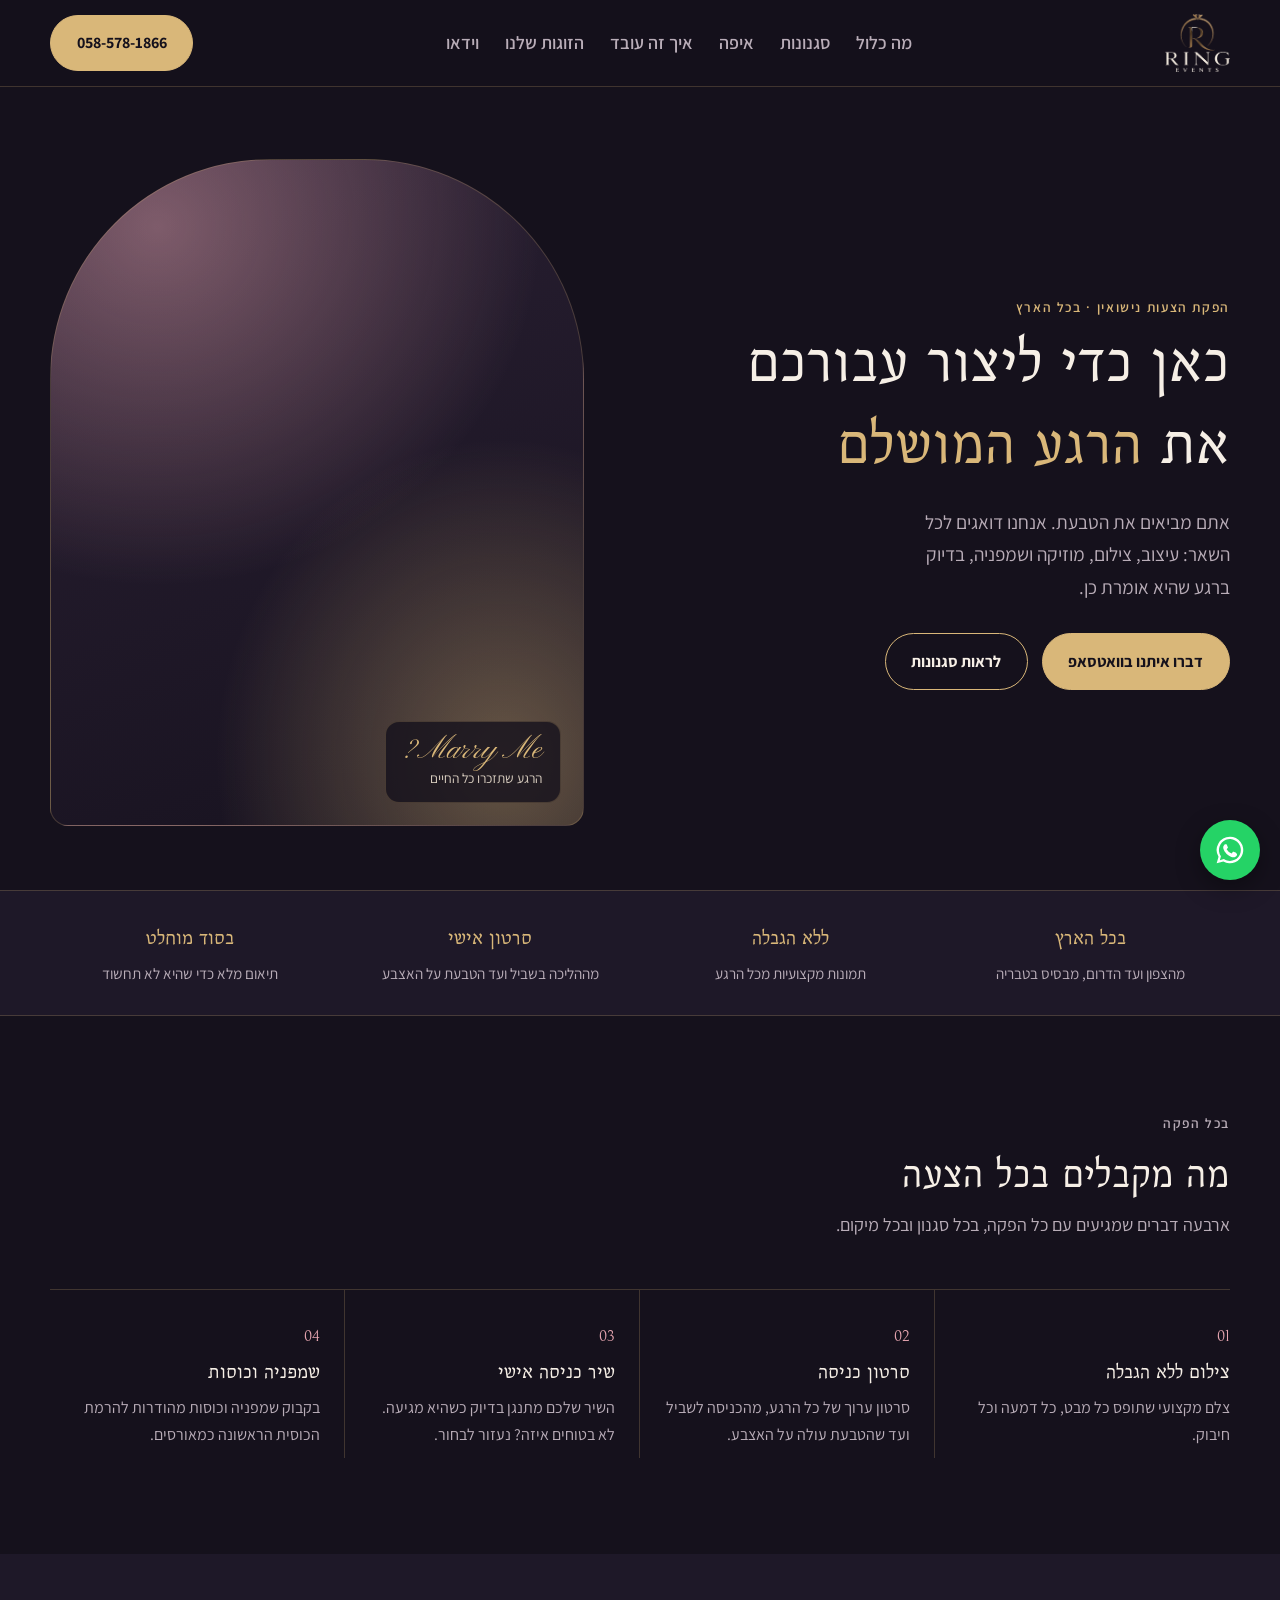
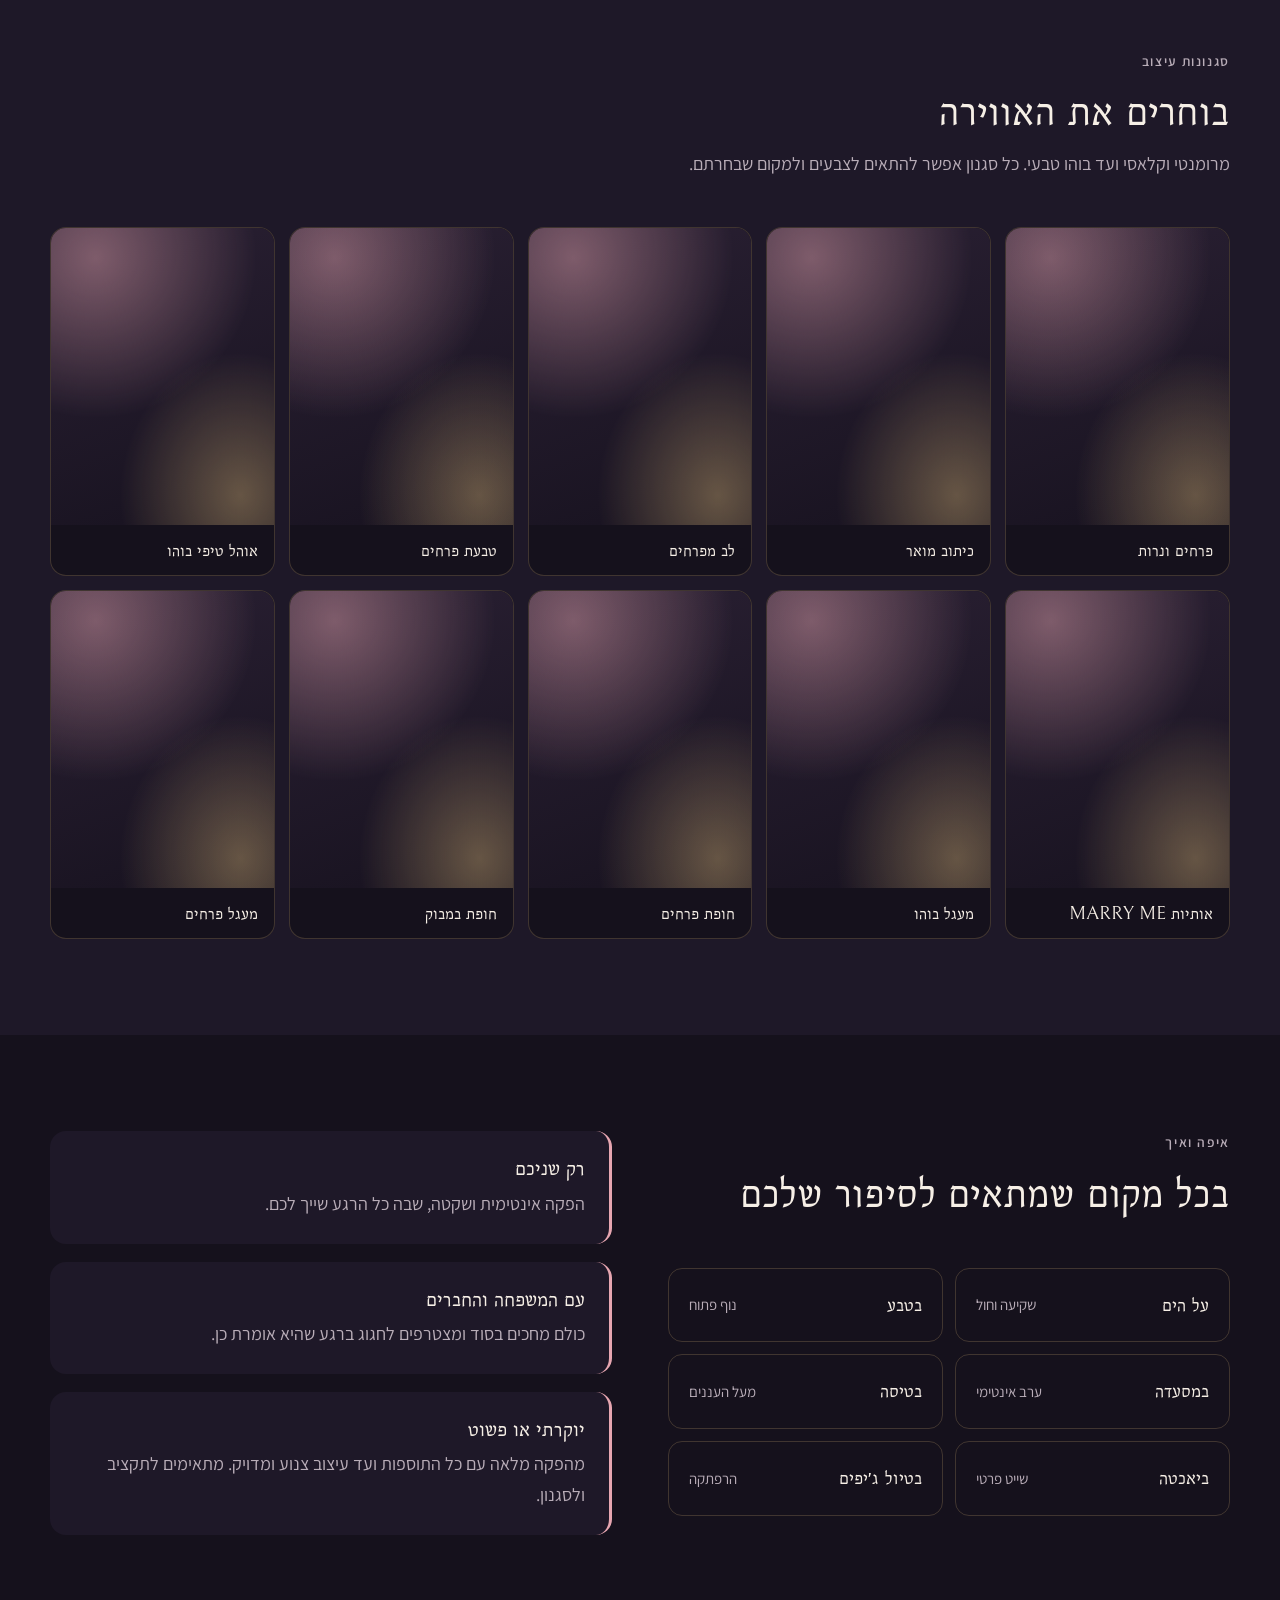
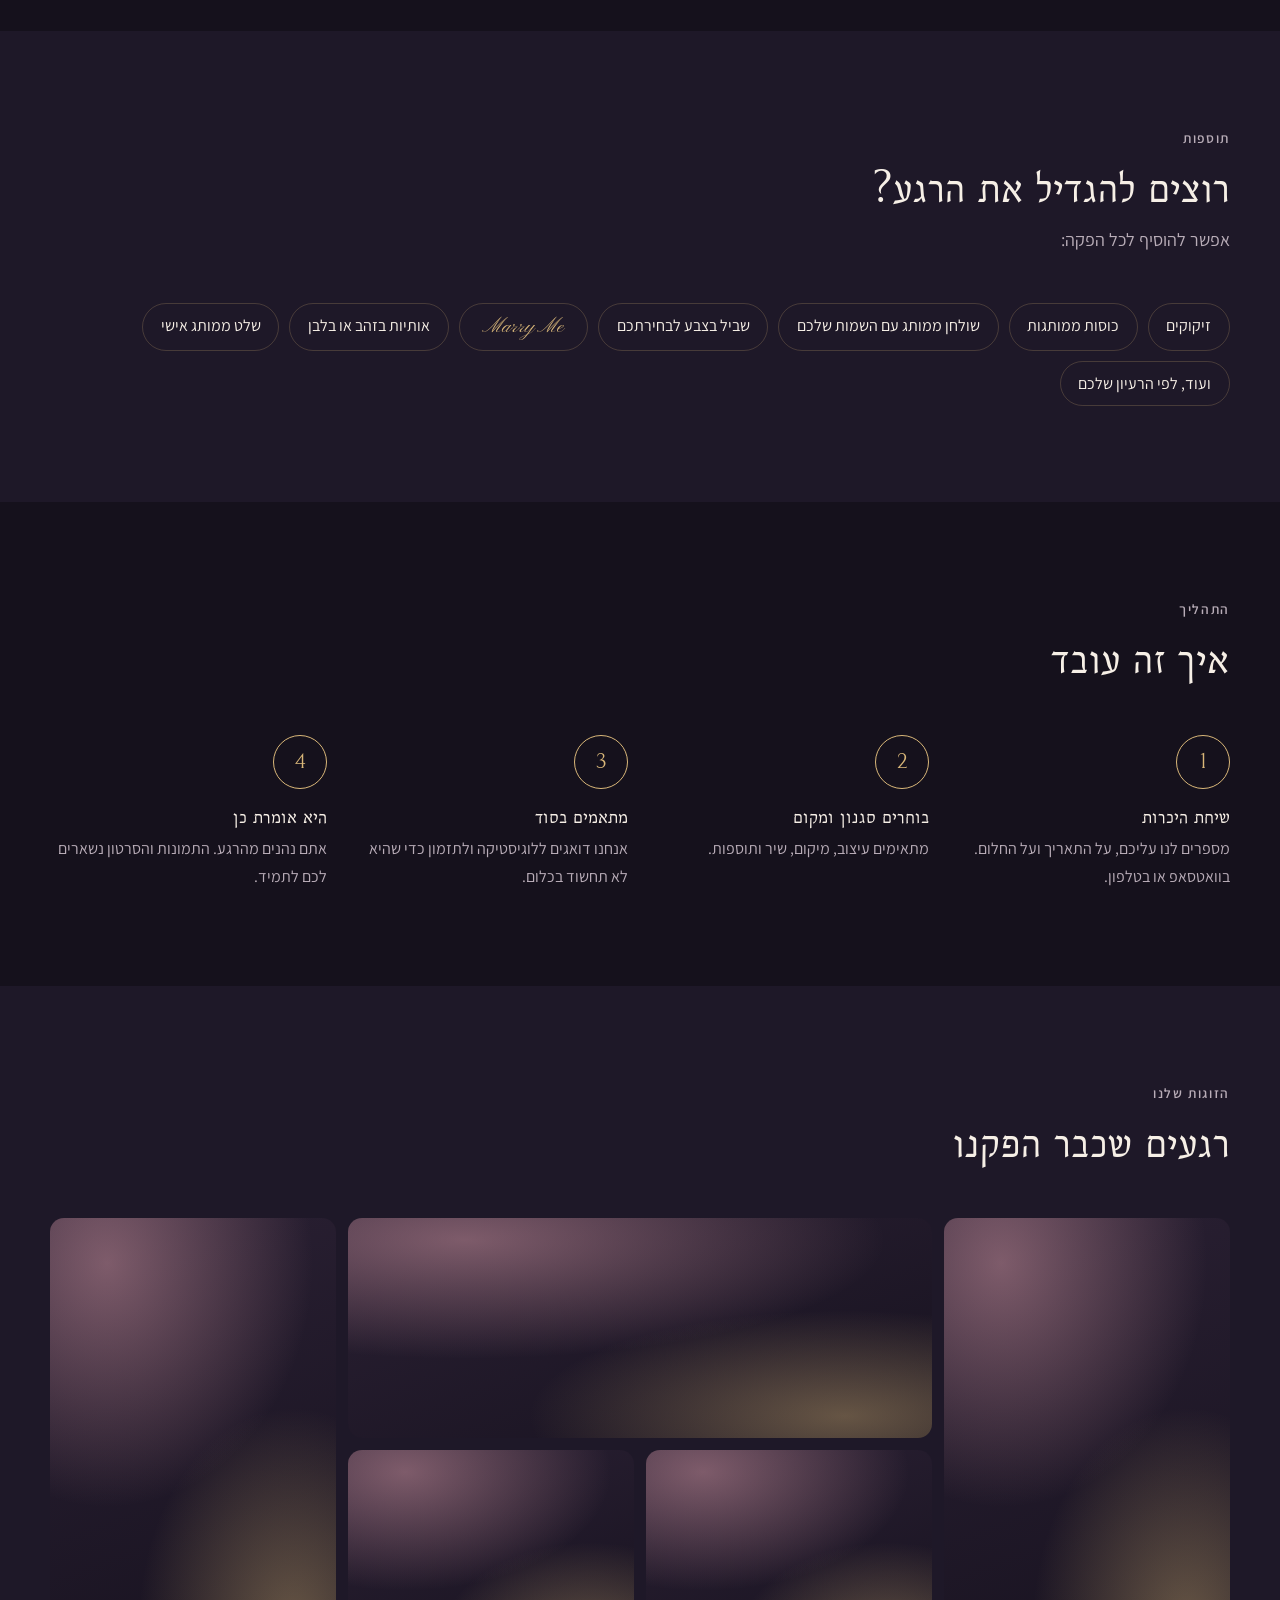
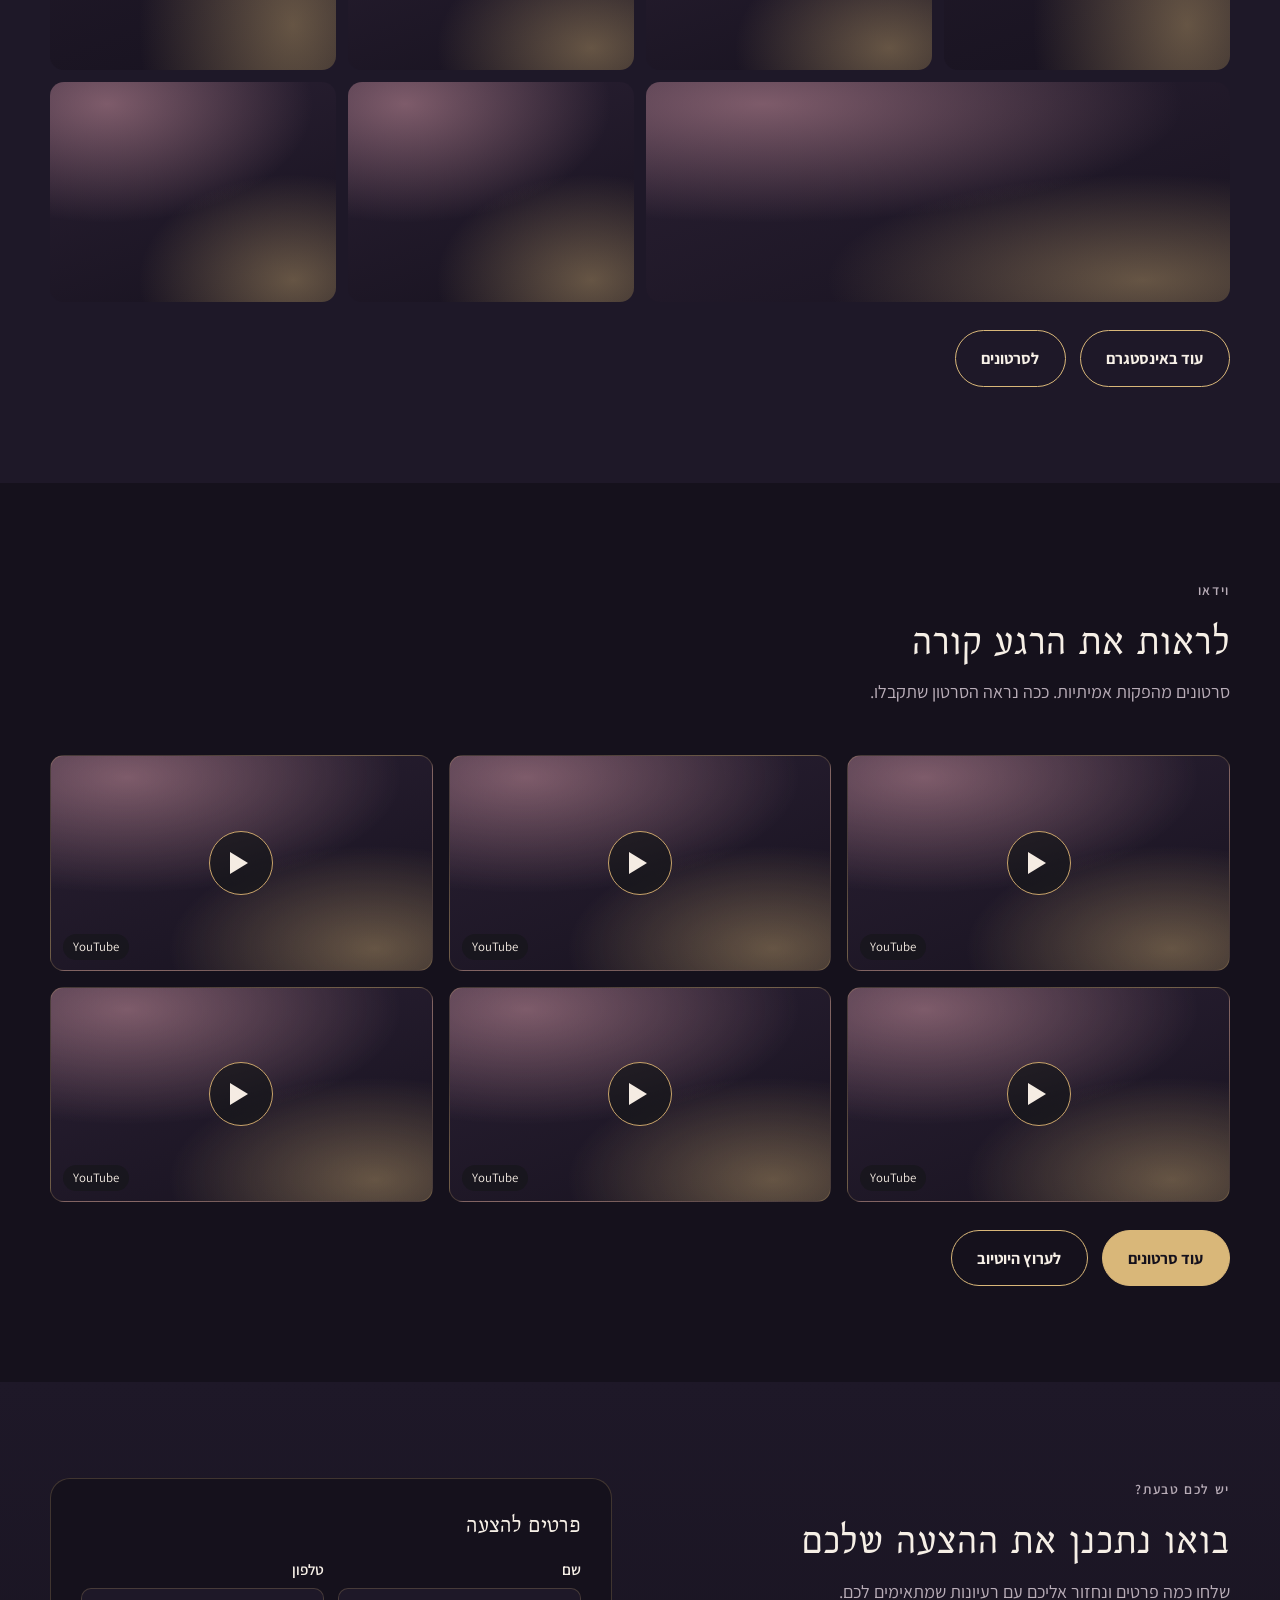
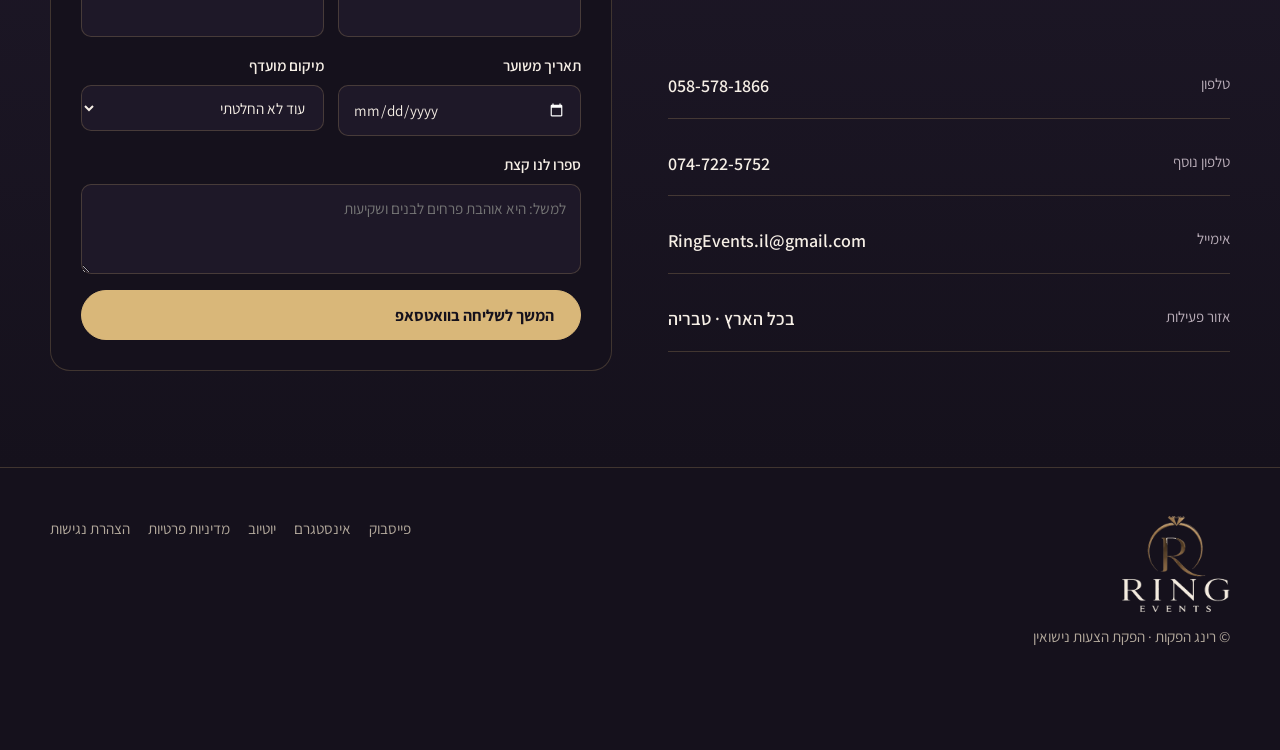
==== index.html @ 8c633652 "Ring Events website preview Co-Authored-By: Claude Opus 5.5 <noreply@anthropic.com> Claude-Session: " ====
<!DOCTYPE html>
<html lang="he" dir="rtl">
<head>
<meta charset="utf-8">
<meta name="viewport" content="width=device-width, initial-scale=1">
<title>רינג הפקות</title>
<meta name="description" content="רינג הפקות – הפקת הצעות נישואין מרגשות בכל הארץ. צילום ללא הגבלה, סרטון כניסה, שיר אישי ושמפניה בכל הפקה. בים, בטבע, במסעדה, בטיסה או ביאכטה.">
<meta property="og:title" content="רינג הפקות – הצעות נישואין מרגשות">
<meta property="og:description" content="כאן כדי ליצור עבורכם את הרגע המושלם. הפקת הצעות נישואין בכל הארץ.">
<meta property="og:image" content="https://ringevents.co.il/wp-content/uploads/2024/11/IMG_5479-scaled-e1731613834929.jpg">
<link rel="icon" type="image/png" href="logo.png">
<link rel="preconnect" href="https://fonts.googleapis.com">
<link rel="preconnect" href="https://fonts.gstatic.com" crossorigin>
<link href="https://fonts.googleapis.com/css2?family=Bellefair&family=Assistant:wght@300;400;600;700&family=Pinyon+Script&display=swap" rel="stylesheet">
<script type="application/ld+json">
{"@context":"https://schema.org","@type":"LocalBusiness","name":"רינג הפקות","alternateName":"Ring Events","description":"הפקת הצעות נישואין בכל הארץ","telephone":"+972-58-578-1866","email":"RingEvents.il@gmail.com","address":{"@type":"PostalAddress","addressLocality":"טבריה","addressCountry":"IL"},"areaServed":"IL","url":"https://ringevents.co.il/","sameAs":["https://www.facebook.com/RingEvents.il","https://www.instagram.com/ring_events_","https://www.youtube.com/channel/UC25QVVGlGbdLrEeHdpeA7HQ"]}
</script>
<style>
:root{
  /* כיוון: ערב שקיעה – רקע לילה עמוק, זהב שמפניה וורוד פרחים. פריסה: גושי מסך רחבים, טיפוגרפיה גדולה, גלריה פסיפסית */
  --night:#15111c;
  --night-2:#1e1828;
  --ink:#f6efe6;
  --muted:#b9adb8;
  --gold:#d9b779;
  --gold-lit:#d9b779;
  --blush:#e7a6b1;
  --line:rgba(217,183,121,.22);
  --black:#15111c;
  --cream:#f6efe6;
  --display:"Bellefair","Frank Ruhl Libre",Georgia,serif;
  --body:"Assistant","Heebo",Arial,sans-serif;
  --script:"Pinyon Script",cursive;
  color-scheme:dark;
}
*{box-sizing:border-box;margin:0;padding:0}
html{scroll-behavior:smooth}
@media (prefers-reduced-motion:reduce){html{scroll-behavior:auto}*{transition:none!important;animation:none!important}}
body{background:var(--night);color:var(--ink);font-family:var(--body);font-size:18px;line-height:1.7}
img{max-width:100%;display:block}
a{color:inherit}
:focus-visible{outline:2px solid var(--gold);outline-offset:3px}
h1,h2,h3{font-family:var(--display);font-weight:400;line-height:1.15;text-wrap:balance}
.wrap{width:min(1180px,100% - 40px);margin-inline:auto}
.eyebrow{color:var(--gold);letter-spacing:.12em;font-size:.85rem;font-weight:600}
.btn{display:inline-flex;align-items:center;gap:.5em;padding:.85em 1.6em;border-radius:999px;font-weight:700;text-decoration:none;border:1px solid var(--gold);transition:background .2s,color .2s;font-family:var(--body);font-size:1rem;cursor:pointer}
.btn-gold{background:var(--gold);color:var(--night)}
.btn-gold:hover{background:var(--ink);border-color:var(--ink)}
.btn-ghost{background:transparent;color:var(--ink)}
.btn-ghost:hover{background:rgba(156,122,69,.12)}

/* photo frame with graceful fallback */
.ph{position:relative;overflow:hidden;background:
  radial-gradient(120% 90% at 20% 10%,rgba(231,166,177,.45),transparent 60%),
  radial-gradient(90% 80% at 85% 90%,rgba(217,183,121,.4),transparent 60%),
  linear-gradient(160deg,#2a2033,#17121f)}
.ph img{width:100%;height:100%;object-fit:cover}

/* header */
header{position:sticky;top:0;z-index:20;background:rgba(21,17,28,.88);backdrop-filter:blur(10px);border-bottom:1px solid var(--line)}
.nav{display:flex;align-items:center;justify-content:space-between;gap:20px;padding:14px 0}
.logo{display:flex;align-items:center;text-decoration:none}
.logo img{height:58px;width:auto}
.nav ul{display:flex;gap:26px;list-style:none}
.nav ul a{text-decoration:none;color:var(--muted);font-weight:600}
.nav ul a:hover{color:var(--ink)}
@media (max-width:880px){.nav ul{display:none}}

/* hero */
.hero{display:grid;grid-template-columns:1.05fr .95fr;gap:56px;align-items:center;padding:72px 0 64px}
.hero h1{font-size:clamp(2.6rem,5.6vw,4.6rem)}
.hero h1 em{font-style:normal;color:var(--gold)}
.hero p.lead{color:var(--muted);font-size:1.2rem;max-width:34ch;margin:22px 0 30px}
.hero .ctas{display:flex;flex-wrap:wrap;gap:14px}
.hero .ph{aspect-ratio:4/5;border-radius:220px 220px 18px 18px;border:1px solid var(--line)}
.hero .stamp{position:absolute;bottom:22px;inset-inline-start:22px;background:rgba(21,17,28,.8);border:1px solid var(--line);border-radius:14px;padding:12px 18px}
.hero .stamp span{font-family:var(--script);font-size:2rem;color:var(--gold-lit);line-height:1}
.hero .stamp small{display:block;color:#d8cdbf;font-size:.85rem}
@media (max-width:880px){.hero{grid-template-columns:1fr;padding-top:40px}.hero .ph{order:-1;aspect-ratio:1/1;border-radius:160px 160px 18px 18px}}

/* facts strip */
.facts{border-block:1px solid var(--line);background:var(--night-2)}
.facts ul{list-style:none;display:grid;grid-template-columns:repeat(4,1fr);gap:20px;padding:26px 0;text-align:center}
.facts strong{display:block;font-family:var(--display);font-size:1.5rem;color:var(--gold);font-weight:400}
.facts span{color:var(--muted);font-size:.95rem}
@media (max-width:700px){.facts ul{grid-template-columns:repeat(2,1fr)}}

section{padding:96px 0}
.head{display:flex;flex-direction:column;gap:10px;margin-bottom:48px;max-width:640px}
.head h2{font-size:clamp(2rem,4vw,3rem)}
.head p{color:var(--muted)}

/* included */
.incl{display:grid;grid-template-columns:repeat(4,1fr);gap:0;border-top:1px solid var(--line)}
.incl div{padding:30px 24px 10px;border-inline-start:1px solid var(--line)}
.incl div:first-child{border-inline-start:0;padding-inline-start:0}
.incl .n{font-family:var(--display);color:var(--blush);font-size:1rem}
.incl h3{font-size:1.5rem;margin:8px 0}
.incl p{color:var(--muted);font-size:1rem}
@media (max-width:880px){.incl{grid-template-columns:1fr 1fr}.incl div{border-inline-start:0;border-bottom:1px solid var(--line);padding-inline:0 16px}}
@media (max-width:480px){.incl{grid-template-columns:1fr}}

/* styles */
.styles{background:var(--night-2)}
.dark{background:var(--night)}
.style-grid{display:grid;grid-template-columns:repeat(5,1fr);gap:14px}
.style-card{border:1px solid var(--line);border-radius:16px;overflow:hidden;background:var(--night)}
.style-card .ph{aspect-ratio:3/4}
.style-card h3{font-size:1.2rem;padding:14px 16px}
@media (max-width:980px){.style-grid{grid-template-columns:repeat(3,1fr)}}
@media (max-width:560px){.style-grid{grid-template-columns:repeat(2,1fr)}}

/* where */
.split{display:grid;grid-template-columns:1fr 1fr;gap:56px;align-items:start}
.places{display:grid;grid-template-columns:1fr 1fr;gap:12px}
.places li{list-style:none;border:1px solid var(--line);border-radius:14px;padding:18px 20px;display:flex;justify-content:space-between;align-items:center}
.places li b{font-family:var(--display);font-weight:400;font-size:1.35rem}
.places li small{color:var(--muted)}
.modes{display:flex;flex-direction:column;gap:18px}
.mode{padding:24px;border-radius:16px;background:var(--night-2);border-inline-start:3px solid var(--blush)}
.mode h3{font-size:1.5rem;margin-bottom:6px}
.mode p{color:var(--muted)}
@media (max-width:880px){.split{grid-template-columns:1fr}}

/* upgrades */
.chips{display:flex;flex-wrap:wrap;gap:10px}
.chips span{border:1px solid var(--line);border-radius:999px;padding:.5em 1.1em;color:var(--ink);font-size:1rem}
.chips span.marry{font-family:var(--script);color:var(--gold);font-size:1.3rem;padding:.25em 1.1em}

/* steps */
.steps{display:grid;grid-template-columns:repeat(4,1fr);gap:24px;counter-reset:s}
.steps li{list-style:none;counter-increment:s}
.steps li::before{content:counter(s);display:grid;place-items:center;width:52px;height:52px;border-radius:50%;border:1px solid var(--gold);color:var(--gold);font-family:var(--display);font-size:1.4rem;margin-bottom:16px}
.steps h3{font-size:1.35rem;margin-bottom:6px}
.steps p{color:var(--muted);font-size:1rem}
@media (max-width:880px){.steps{grid-template-columns:1fr 1fr}}
@media (max-width:480px){.steps{grid-template-columns:1fr}}

/* couples mosaic */
.mosaic{display:grid;grid-template-columns:repeat(4,1fr);grid-auto-rows:220px;gap:12px}
.mosaic .ph{border-radius:14px}
.mosaic .tall{grid-row:span 2}
.mosaic .wide{grid-column:span 2}
@media (max-width:760px){.mosaic{grid-template-columns:1fr 1fr;grid-auto-rows:170px}}
.more{margin-top:28px;display:flex;gap:14px;flex-wrap:wrap}

/* videos */
.vids{display:grid;grid-template-columns:repeat(3,1fr);gap:16px}
.vid{position:relative;aspect-ratio:16/9;border-radius:14px;overflow:hidden;border:1px solid var(--line)}
.vid button{all:unset;cursor:pointer;position:absolute;inset:0;display:grid;place-items:center}
.vid button:focus-visible{outline:2px solid var(--gold);outline-offset:-4px}
.vid img{position:absolute;inset:0;width:100%;height:100%;object-fit:cover}
.vid .play{position:relative;width:64px;height:64px;border-radius:50%;background:rgba(22,22,26,.75);border:1px solid #c9a46a;display:grid;place-items:center;transition:transform .2s}
.vid button:hover .play{transform:scale(1.08)}
.vid .play::before{content:"";border-style:solid;border-width:11px 0 11px 18px;border-color:transparent transparent transparent #f5ece3;margin-inline-end:-4px}
.vid iframe{position:absolute;inset:0;width:100%;height:100%;border:0}
.vid .yt{position:absolute;bottom:10px;inset-inline-end:12px;font-size:.8rem;color:#f5ece3;background:rgba(22,22,26,.7);padding:2px 10px;border-radius:999px;text-decoration:none}
.vids .extra{display:none}
.vids.open .extra{display:block}
@media (max-width:880px){.vids{grid-template-columns:1fr 1fr}}
@media (max-width:520px){.vids{grid-template-columns:1fr}}

/* contact */
.contact{background:linear-gradient(180deg,var(--night-2),var(--night))}
.contact .split{align-items:stretch}
.lines{display:flex;flex-direction:column;gap:14px;margin-top:26px}
.lines a,.lines div{display:flex;justify-content:space-between;gap:16px;padding:16px 0;border-bottom:1px solid var(--line);text-decoration:none}
.lines small{color:var(--muted)}
.lines b{font-weight:600;direction:ltr;unicode-bidi:isolate}
form{background:var(--night);border:1px solid var(--line);border-radius:20px;padding:30px;display:flex;flex-direction:column;gap:16px}
form h3{font-size:1.7rem}
label{display:flex;flex-direction:column;gap:6px;font-weight:600;font-size:.95rem}
input,select,textarea{font:inherit;font-weight:400;background:var(--night-2);color:var(--ink);border:1px solid var(--line);border-radius:10px;padding:.7em .9em}
textarea{min-height:90px;resize:vertical}
.row2{display:grid;grid-template-columns:1fr 1fr;gap:14px}
@media (max-width:480px){.row2{grid-template-columns:1fr}}
.form-out{display:none;border:1px solid var(--gold);border-radius:12px;padding:16px;background:rgba(201,164,106,.1)}
.form-out.show{display:block}
.form-out p{margin-bottom:10px}

footer{background:var(--night);border-top:1px solid var(--line);padding:48px 0 100px;color:#b3a99c;font-size:.95rem}
.foot img{height:96px;width:auto;margin-bottom:12px}
.foot a:hover{color:#f5ece3!important}
.foot{display:flex;justify-content:space-between;flex-wrap:wrap;gap:20px}
.foot nav{display:flex;gap:18px;flex-wrap:wrap}
.foot a{text-decoration:none}
.foot a:hover{color:var(--ink)}

.wa{position:fixed;bottom:20px;inset-inline-start:20px;z-index:30;width:60px;height:60px;border-radius:50%;background:#25d366;display:grid;place-items:center;box-shadow:0 8px 24px rgba(0,0,0,.35)}
.wa svg{width:32px;height:32px;fill:#fff}
</style>
</head>
<body>

<header>
  <div class="wrap nav">
    <a class="logo" href="#top" aria-label="רינג הפקות – דף הבית"><img src="logo-light.png" alt="Ring Events – רינג הפקות" width="66" height="58"></a>
    <ul>
      <li><a href="#included">מה כלול</a></li>
      <li><a href="#styles">סגנונות</a></li>
      <li><a href="#where">איפה</a></li>
      <li><a href="#process">איך זה עובד</a></li>
      <li><a href="#couples">הזוגות שלנו</a></li>
      <li><a href="#videos">וידאו</a></li>
    </ul>
    <a class="btn btn-gold" href="tel:0585781866">058-578-1866</a>
  </div>
</header>

<main id="top">
  <div class="wrap hero">
    <div>
      <p class="eyebrow">הפקת הצעות נישואין · בכל הארץ</p>
      <h1>כאן כדי ליצור עבורכם את <em>הרגע המושלם</em></h1>
      <p class="lead">אתם מביאים את הטבעת. אנחנו דואגים לכל השאר: עיצוב, צילום, מוזיקה ושמפניה, בדיוק ברגע שהיא אומרת כן.</p>
      <div class="ctas">
        <a class="btn btn-gold" href="https://wa.me/972585781866?text=%D7%94%D7%99%D7%99%2C%20%D7%90%D7%A9%D7%9E%D7%97%20%D7%9C%D7%A9%D7%9E%D7%95%D7%A2%20%D7%A4%D7%A8%D7%98%D7%99%D7%9D%20%D7%A2%D7%9C%20%D7%94%D7%A4%D7%A7%D7%AA%20%D7%94%D7%A6%D7%A2%D7%AA%20%D7%A0%D7%99%D7%A9%D7%95%D7%90%D7%99%D7%9F">דברו איתנו בוואטסאפ</a>
        <a class="btn btn-ghost" href="#styles">לראות סגנונות</a>
      </div>
    </div>
    <div class="ph">
      <img src="https://ringevents.co.il/wp-content/uploads/2024/11/IMG_5479-scaled-e1731613834929-1024x709.jpg" alt="הצעת נישואין בהפקת רינג הפקות" onerror="this.remove()">
      <div class="stamp"><span>Marry Me?</span><small>הרגע שתזכרו כל החיים</small></div>
    </div>
  </div>

  <div class="facts">
    <ul class="wrap">
      <li><strong>בכל הארץ</strong><span>מהצפון ועד הדרום, מבסיס בטבריה</span></li>
      <li><strong>ללא הגבלה</strong><span>תמונות מקצועיות מכל הרגע</span></li>
      <li><strong>סרטון אישי</strong><span>מההליכה בשביל ועד הטבעת על האצבע</span></li>
      <li><strong>בסוד מוחלט</strong><span>תיאום מלא כדי שהיא לא תחשוד</span></li>
    </ul>
  </div>

  <section id="included">
    <div class="wrap">
      <div class="head">
        <p class="eyebrow">בכל הפקה</p>
        <h2>מה מקבלים בכל הצעה</h2>
        <p>ארבעה דברים שמגיעים עם כל הפקה, בכל סגנון ובכל מיקום.</p>
      </div>
      <div class="incl">
        <div><span class="n">01</span><h3>צילום ללא הגבלה</h3><p>צלם מקצועי שתופס כל מבט, כל דמעה וכל חיבוק.</p></div>
        <div><span class="n">02</span><h3>סרטון כניסה</h3><p>סרטון ערוך של כל הרגע, מהכניסה לשביל ועד שהטבעת עולה על האצבע.</p></div>
        <div><span class="n">03</span><h3>שיר כניסה אישי</h3><p>השיר שלכם מתנגן בדיוק כשהיא מגיעה. לא בטוחים איזה? נעזור לבחור.</p></div>
        <div><span class="n">04</span><h3>שמפניה וכוסות</h3><p>בקבוק שמפניה וכוסות מהודרות להרמת הכוסית הראשונה כמאורסים.</p></div>
      </div>
    </div>
  </section>

  <section id="styles" class="styles">
    <div class="wrap">
      <div class="head">
        <p class="eyebrow">סגנונות עיצוב</p>
        <h2>בוחרים את האווירה</h2>
        <p>מרומנטי וקלאסי ועד בוהו טבעי. כל סגנון אפשר להתאים לצבעים ולמקום שבחרתם.</p>
      </div>
      <div class="style-grid">
        <div class="style-card"><div class="ph"><img loading="lazy" src="https://ringevents.co.il/wp-content/uploads/2023/12/IMG_5098-1-1-scaled.webp" alt="" onerror="this.remove()"></div><h3>פרחים ונרות</h3></div>
        <div class="style-card"><div class="ph"><img loading="lazy" src="https://ringevents.co.il/wp-content/uploads/2023/03/IMG-9731-1-scaled.webp" alt="" onerror="this.remove()"></div><h3>כיתוב מואר</h3></div>
        <div class="style-card"><div class="ph"><img loading="lazy" src="https://ringevents.co.il/wp-content/uploads/2023/03/IMG-5695-1-scaled-e1679916995330.webp" alt="" onerror="this.remove()"></div><h3>לב מפרחים</h3></div>
        <div class="style-card"><div class="ph"><img loading="lazy" src="https://ringevents.co.il/wp-content/uploads/2023/03/IMG-2702-1-scaled-e1679917164130.webp" alt="" onerror="this.remove()"></div><h3>טבעת פרחים</h3></div>
        <div class="style-card"><div class="ph"><img loading="lazy" src="https://ringevents.co.il/wp-content/uploads/2023/03/IMG-3067-1-scaled-e1679917332125.webp" alt="" onerror="this.remove()"></div><h3>אוהל טיפי בוהו</h3></div>
        <div class="style-card"><div class="ph"><img loading="lazy" src="https://ringevents.co.il/wp-content/uploads/2023/03/IMG-5183-scaled.webp" alt="" onerror="this.remove()"></div><h3>אותיות MARRY ME</h3></div>
        <div class="style-card"><div class="ph"><img loading="lazy" src="https://ringevents.co.il/wp-content/uploads/2023/03/IMG-5150-scaled.webp" alt="" onerror="this.remove()"></div><h3>מעגל בוהו</h3></div>
        <div class="style-card"><div class="ph"><img loading="lazy" src="https://ringevents.co.il/wp-content/uploads/2023/03/IMG-8592-1-scaled.webp" alt="" onerror="this.remove()"></div><h3>חופת פרחים</h3></div>
        <div class="style-card"><div class="ph"><img loading="lazy" src="https://ringevents.co.il/wp-content/uploads/2023/03/IMG-7977-1-scaled.webp" alt="" onerror="this.remove()"></div><h3>חופת במבוק</h3></div>
        <div class="style-card"><div class="ph"><img loading="lazy" src="https://ringevents.co.il/wp-content/uploads/2023/03/IMG-2460-1-scaled.webp" alt="" onerror="this.remove()"></div><h3>מעגל פרחים</h3></div>
      </div>
    </div>
  </section>

  <section id="where" class="dark">
    <div class="wrap split">
      <div>
        <div class="head">
          <p class="eyebrow">איפה ואיך</p>
          <h2>בכל מקום שמתאים לסיפור שלכם</h2>
        </div>
        <ul class="places">
          <li><b>על הים</b><small>שקיעה וחול</small></li>
          <li><b>בטבע</b><small>נוף פתוח</small></li>
          <li><b>במסעדה</b><small>ערב אינטימי</small></li>
          <li><b>בטיסה</b><small>מעל העננים</small></li>
          <li><b>ביאכטה</b><small>שייט פרטי</small></li>
          <li><b>בטיול ג׳יפים</b><small>הרפתקה</small></li>
        </ul>
      </div>
      <div class="modes">
        <div class="mode"><h3>רק שניכם</h3><p>הפקה אינטימית ושקטה, שבה כל הרגע שייך לכם.</p></div>
        <div class="mode"><h3>עם המשפחה והחברים</h3><p>כולם מחכים בסוד ומצטרפים לחגוג ברגע שהיא אומרת כן.</p></div>
        <div class="mode"><h3>יוקרתי או פשוט</h3><p>מהפקה מלאה עם כל התוספות ועד עיצוב צנוע ומדויק. מתאימים לתקציב ולסגנון.</p></div>
      </div>
    </div>
  </section>

  <section class="styles" aria-labelledby="up-h">
    <div class="wrap">
      <div class="head">
        <p class="eyebrow">תוספות</p>
        <h2 id="up-h">רוצים להגדיל את הרגע?</h2>
        <p>אפשר להוסיף לכל הפקה:</p>
      </div>
      <div class="chips">
        <span>זיקוקים</span>
        <span>כוסות ממותגות</span>
        <span>שולחן ממותג עם השמות שלכם</span>
        <span>שביל בצבע לבחירתכם</span>
        <span class="marry">Marry Me</span>
        <span>אותיות בזהב או בלבן</span>
        <span>שלט ממותג אישי</span>
        <span>ועוד, לפי הרעיון שלכם</span>
      </div>
    </div>
  </section>

  <section id="process">
    <div class="wrap">
      <div class="head">
        <p class="eyebrow">התהליך</p>
        <h2>איך זה עובד</h2>
      </div>
      <ol class="steps">
        <li><h3>שיחת היכרות</h3><p>מספרים לנו עליכם, על התאריך ועל החלום. בוואטסאפ או בטלפון.</p></li>
        <li><h3>בוחרים סגנון ומקום</h3><p>מתאימים עיצוב, מיקום, שיר ותוספות.</p></li>
        <li><h3>מתאמים בסוד</h3><p>אנחנו דואגים ללוגיסטיקה ולתזמון כדי שהיא לא תחשוד בכלום.</p></li>
        <li><h3>היא אומרת כן</h3><p>אתם נהנים מהרגע. התמונות והסרטון נשארים לכם לתמיד.</p></li>
      </ol>
    </div>
  </section>

  <section id="couples" class="styles">
    <div class="wrap">
      <div class="head">
        <p class="eyebrow">הזוגות שלנו</p>
        <h2>רגעים שכבר הפקנו</h2>
      </div>
      <div class="mosaic">
        <div class="ph tall"><img loading="lazy" src="https://ringevents.co.il/wp-content/uploads/2023/08/IMG-0756-1-1-scaled-e1693227679804.webp" alt="זוג מאורס בהפקת רינג הפקות" onerror="this.remove()"></div>
        <div class="ph wide"><img loading="lazy" src="https://ringevents.co.il/wp-content/uploads/2023/03/IMG-7004-scaled.webp" alt="זוג מאורס בהפקת רינג הפקות" onerror="this.remove()"></div>
        <div class="ph tall"><img loading="lazy" src="https://ringevents.co.il/wp-content/uploads/2023/03/IMG-5570-scaled.webp" alt="זוג מאורס בהפקת רינג הפקות" onerror="this.remove()"></div>
        <div class="ph"><img loading="lazy" src="https://ringevents.co.il/wp-content/uploads/2023/03/IMG-5262-scaled.webp" alt="זוג מאורס בהפקת רינג הפקות" onerror="this.remove()"></div>
        <div class="ph"><img loading="lazy" src="https://ringevents.co.il/wp-content/uploads/2023/03/IMG-6827-scaled.webp" alt="זוג מאורס בהפקת רינג הפקות" onerror="this.remove()"></div>
        <div class="ph wide"><img loading="lazy" src="https://ringevents.co.il/wp-content/uploads/2023/03/IMG-3641-scaled.webp" alt="זוג מאורס בהפקת רינג הפקות" onerror="this.remove()"></div>
        <div class="ph"><img loading="lazy" src="https://ringevents.co.il/wp-content/uploads/2023/12/IMG_7252-1-1-scaled-e1702417241486.webp" alt="זוג מאורס בהפקת רינג הפקות" onerror="this.remove()"></div>
        <div class="ph"><img loading="lazy" src="https://ringevents.co.il/wp-content/uploads/2023/03/IMG-5685-scaled.webp" alt="זוג מאורס בהפקת רינג הפקות" onerror="this.remove()"></div>
      </div>
      <div class="more">
        <a class="btn btn-ghost" href="https://www.instagram.com/ring_events_">עוד באינסטגרם</a>
        <a class="btn btn-ghost" href="#videos">לסרטונים</a>
      </div>
    </div>
  </section>

  <section id="videos" class="dark">
    <div class="wrap">
      <div class="head">
        <p class="eyebrow">וידאו</p>
        <h2>לראות את הרגע קורה</h2>
        <p>סרטונים מהפקות אמיתיות. ככה נראה הסרטון שתקבלו.</p>
      </div>
      <div class="vids" id="vids">
        <div class="vid ph" data-id="vGQ1KDvf1dQ"><button type="button" aria-label="הפעלת סרטון 1"><img loading="lazy" src="https://i.ytimg.com/vi/vGQ1KDvf1dQ/hqdefault.jpg" alt="" onerror="this.remove()"><span class="play"></span></button><a class="yt" href="https://www.youtube.com/watch?v=vGQ1KDvf1dQ">YouTube</a></div>
        <div class="vid ph" data-id="F56RIDGbgIA"><button type="button" aria-label="הפעלת סרטון 2"><img loading="lazy" src="https://i.ytimg.com/vi/F56RIDGbgIA/hqdefault.jpg" alt="" onerror="this.remove()"><span class="play"></span></button><a class="yt" href="https://www.youtube.com/watch?v=F56RIDGbgIA">YouTube</a></div>
        <div class="vid ph" data-id="1l_d7asaIh8"><button type="button" aria-label="הפעלת סרטון 3"><img loading="lazy" src="https://i.ytimg.com/vi/1l_d7asaIh8/hqdefault.jpg" alt="" onerror="this.remove()"><span class="play"></span></button><a class="yt" href="https://www.youtube.com/watch?v=1l_d7asaIh8">YouTube</a></div>
        <div class="vid ph" data-id="zM22wjaQnVQ"><button type="button" aria-label="הפעלת סרטון 4"><img loading="lazy" src="https://i.ytimg.com/vi/zM22wjaQnVQ/hqdefault.jpg" alt="" onerror="this.remove()"><span class="play"></span></button><a class="yt" href="https://www.youtube.com/watch?v=zM22wjaQnVQ">YouTube</a></div>
        <div class="vid ph" data-id="ZSKGI_1Yay4"><button type="button" aria-label="הפעלת סרטון 5"><img loading="lazy" src="https://i.ytimg.com/vi/ZSKGI_1Yay4/hqdefault.jpg" alt="" onerror="this.remove()"><span class="play"></span></button><a class="yt" href="https://www.youtube.com/watch?v=ZSKGI_1Yay4">YouTube</a></div>
        <div class="vid ph" data-id="TLwrfXuSb3s"><button type="button" aria-label="הפעלת סרטון 6"><img loading="lazy" src="https://i.ytimg.com/vi/TLwrfXuSb3s/hqdefault.jpg" alt="" onerror="this.remove()"><span class="play"></span></button><a class="yt" href="https://www.youtube.com/watch?v=TLwrfXuSb3s">YouTube</a></div>
        <div class="vid ph extra" data-id="aYh2J6DqOaQ"><button type="button" aria-label="הפעלת סרטון 7"><img loading="lazy" src="https://i.ytimg.com/vi/aYh2J6DqOaQ/hqdefault.jpg" alt="" onerror="this.remove()"><span class="play"></span></button><a class="yt" href="https://www.youtube.com/watch?v=aYh2J6DqOaQ">YouTube</a></div>
        <div class="vid ph extra" data-id="LQnoBkdrLg8"><button type="button" aria-label="הפעלת סרטון 8"><img loading="lazy" src="https://i.ytimg.com/vi/LQnoBkdrLg8/hqdefault.jpg" alt="" onerror="this.remove()"><span class="play"></span></button><a class="yt" href="https://www.youtube.com/watch?v=LQnoBkdrLg8">YouTube</a></div>
        <div class="vid ph extra" data-id="geCTa-bcwvw"><button type="button" aria-label="הפעלת סרטון 9"><img loading="lazy" src="https://i.ytimg.com/vi/geCTa-bcwvw/hqdefault.jpg" alt="" onerror="this.remove()"><span class="play"></span></button><a class="yt" href="https://www.youtube.com/watch?v=geCTa-bcwvw">YouTube</a></div>
        <div class="vid ph extra" data-id="2bkamy0UihM"><button type="button" aria-label="הפעלת סרטון 10"><img loading="lazy" src="https://i.ytimg.com/vi/2bkamy0UihM/hqdefault.jpg" alt="" onerror="this.remove()"><span class="play"></span></button><a class="yt" href="https://www.youtube.com/watch?v=2bkamy0UihM">YouTube</a></div>
        <div class="vid ph extra" data-id="lufvTCd5T24"><button type="button" aria-label="הפעלת סרטון 11"><img loading="lazy" src="https://i.ytimg.com/vi/lufvTCd5T24/hqdefault.jpg" alt="" onerror="this.remove()"><span class="play"></span></button><a class="yt" href="https://www.youtube.com/watch?v=lufvTCd5T24">YouTube</a></div>
        <div class="vid ph extra" data-id="1CT06oh-yHY"><button type="button" aria-label="הפעלת סרטון 12"><img loading="lazy" src="https://i.ytimg.com/vi/1CT06oh-yHY/hqdefault.jpg" alt="" onerror="this.remove()"><span class="play"></span></button><a class="yt" href="https://www.youtube.com/watch?v=1CT06oh-yHY">YouTube</a></div>
      </div>
      <div class="more"><button class="btn btn-gold" type="button" id="more-vids" aria-controls="vids" aria-expanded="false">עוד סרטונים</button><a class="btn btn-ghost" href="https://www.youtube.com/channel/UC25QVVGlGbdLrEeHdpeA7HQ">לערוץ היוטיוב</a></div>
    </div>
  </section>

  <section id="contact" class="contact dark">
    <div class="wrap split">
      <div>
        <div class="head">
          <p class="eyebrow">יש לכם טבעת?</p>
          <h2>בואו נתכנן את ההצעה שלכם</h2>
          <p>שלחו כמה פרטים ונחזור אליכם עם רעיונות שמתאימים לכם.</p>
        </div>
        <div class="lines">
          <a href="tel:0585781866"><small>טלפון</small><b>058-578-1866</b></a>
          <a href="tel:0747225752"><small>טלפון נוסף</small><b>074-722-5752</b></a>
          <a href="mailto:RingEvents.il@gmail.com"><small>אימייל</small><b>RingEvents.il@gmail.com</b></a>
          <div><small>אזור פעילות</small><b style="direction:rtl">בכל הארץ · טבריה</b></div>
        </div>
      </div>
      <form id="lead" novalidate>
        <h3>פרטים להצעה</h3>
        <div class="row2">
          <label for="f-name">שם<input id="f-name" name="name" required autocomplete="name"></label>
          <label for="f-phone">טלפון<input id="f-phone" name="phone" type="tel" required autocomplete="tel" dir="ltr"></label>
        </div>
        <div class="row2">
          <label for="f-date">תאריך משוער<input id="f-date" name="date" type="date"></label>
          <label for="f-place">מיקום מועדף
            <select id="f-place" name="place">
              <option>עוד לא החלטתי</option><option>על הים</option><option>בטבע</option><option>במסעדה</option><option>בטיסה</option><option>ביאכטה</option><option>בטיול ג׳יפים</option>
            </select>
          </label>
        </div>
        <label for="f-msg">ספרו לנו קצת<textarea id="f-msg" name="msg" placeholder="למשל: היא אוהבת פרחים לבנים ושקיעות"></textarea></label>
        <button class="btn btn-gold" type="submit">המשך לשליחה בוואטסאפ</button>
        <div class="form-out" id="out" role="status">
          <p>ההודעה מוכנה. לחצו כדי לפתוח אותה בוואטסאפ ולשלוח:</p>
          <a class="btn btn-gold" id="wa-link" href="https://wa.me/972585781866">פתיחה בוואטסאפ</a>
        </div>
      </form>
    </div>
  </section>
</main>

<footer>
  <div class="wrap foot">
    <div><img src="logo-light.png" alt="Ring Events" width="109" height="96"><div>© רינג הפקות · הפקת הצעות נישואין</div></div>
    <nav aria-label="קישורים">
      <a href="https://www.facebook.com/RingEvents.il">פייסבוק</a>
      <a href="https://www.instagram.com/ring_events_">אינסטגרם</a>
      <a href="https://www.youtube.com/channel/UC25QVVGlGbdLrEeHdpeA7HQ">יוטיוב</a>
      <a href="#">מדיניות פרטיות</a>
      <a href="#">הצהרת נגישות</a>
    </nav>
  </div>
</footer>

<a class="wa" href="https://wa.me/972585781866" aria-label="שליחת הודעה בוואטסאפ">
  <svg viewBox="0 0 24 24" aria-hidden="true"><path d="M12 2a10 10 0 0 0-8.6 15.1L2 22l5-1.3A10 10 0 1 0 12 2zm0 18.2c-1.5 0-3-.4-4.3-1.2l-.3-.2-3 .8.8-2.9-.2-.3A8.2 8.2 0 1 1 12 20.2zm4.5-6.1c-.2-.1-1.5-.7-1.7-.8-.2-.1-.4-.1-.6.1l-.8 1c-.1.2-.3.2-.5.1a6.7 6.7 0 0 1-3.3-2.9c-.2-.4.3-.4.8-1.3.1-.2 0-.3 0-.4l-.8-1.8c-.2-.5-.4-.4-.6-.4h-.5c-.2 0-.4.1-.7.3-.2.3-.9.9-.9 2.2s.9 2.5 1 2.7c.1.2 1.8 2.8 4.4 3.9 1.6.7 2.3.8 3.1.6.5-.1 1.5-.6 1.7-1.2.2-.6.2-1.1.2-1.2-.1-.1-.3-.2-.5-.3z"/></svg>
</a>

<script>
document.querySelectorAll('.vid button').forEach(function(b){
  b.addEventListener('click',function(){
    var box=b.parentNode,id=box.dataset.id,f=document.createElement('iframe');
    f.src='https://www.youtube-nocookie.com/embed/'+id+'?autoplay=1&rel=0';
    f.title='סרטון הצעת נישואין';f.allow='autoplay; encrypted-media; picture-in-picture';f.allowFullscreen=true;
    box.replaceChild(f,b);
  });
});
document.getElementById('more-vids').addEventListener('click',function(){
  var g=document.getElementById('vids'),o=g.classList.toggle('open');
  this.setAttribute('aria-expanded',o);this.textContent=o?'פחות סרטונים':'עוד סרטונים';
});
document.getElementById('lead').addEventListener('submit', function(e){
  e.preventDefault();
  var f = e.target;
  var name = f.name.value.trim(), phone = f.phone.value.trim();
  if(!name || !phone){ (name ? f.phone : f.name).focus(); return; }
  var t = 'היי, אני ' + name + ' (' + phone + '). אשמח לפרטים על הפקת הצעת נישואין.';
  if(f.date.value) t += '\nתאריך משוער: ' + f.date.value;
  t += '\nמיקום: ' + f.place.value;
  if(f.msg.value.trim()) t += '\n' + f.msg.value.trim();
  document.getElementById('wa-link').href = 'https://wa.me/972585781866?text=' + encodeURIComponent(t);
  document.getElementById('out').classList.add('show');
});
</script>
</body>
</html>
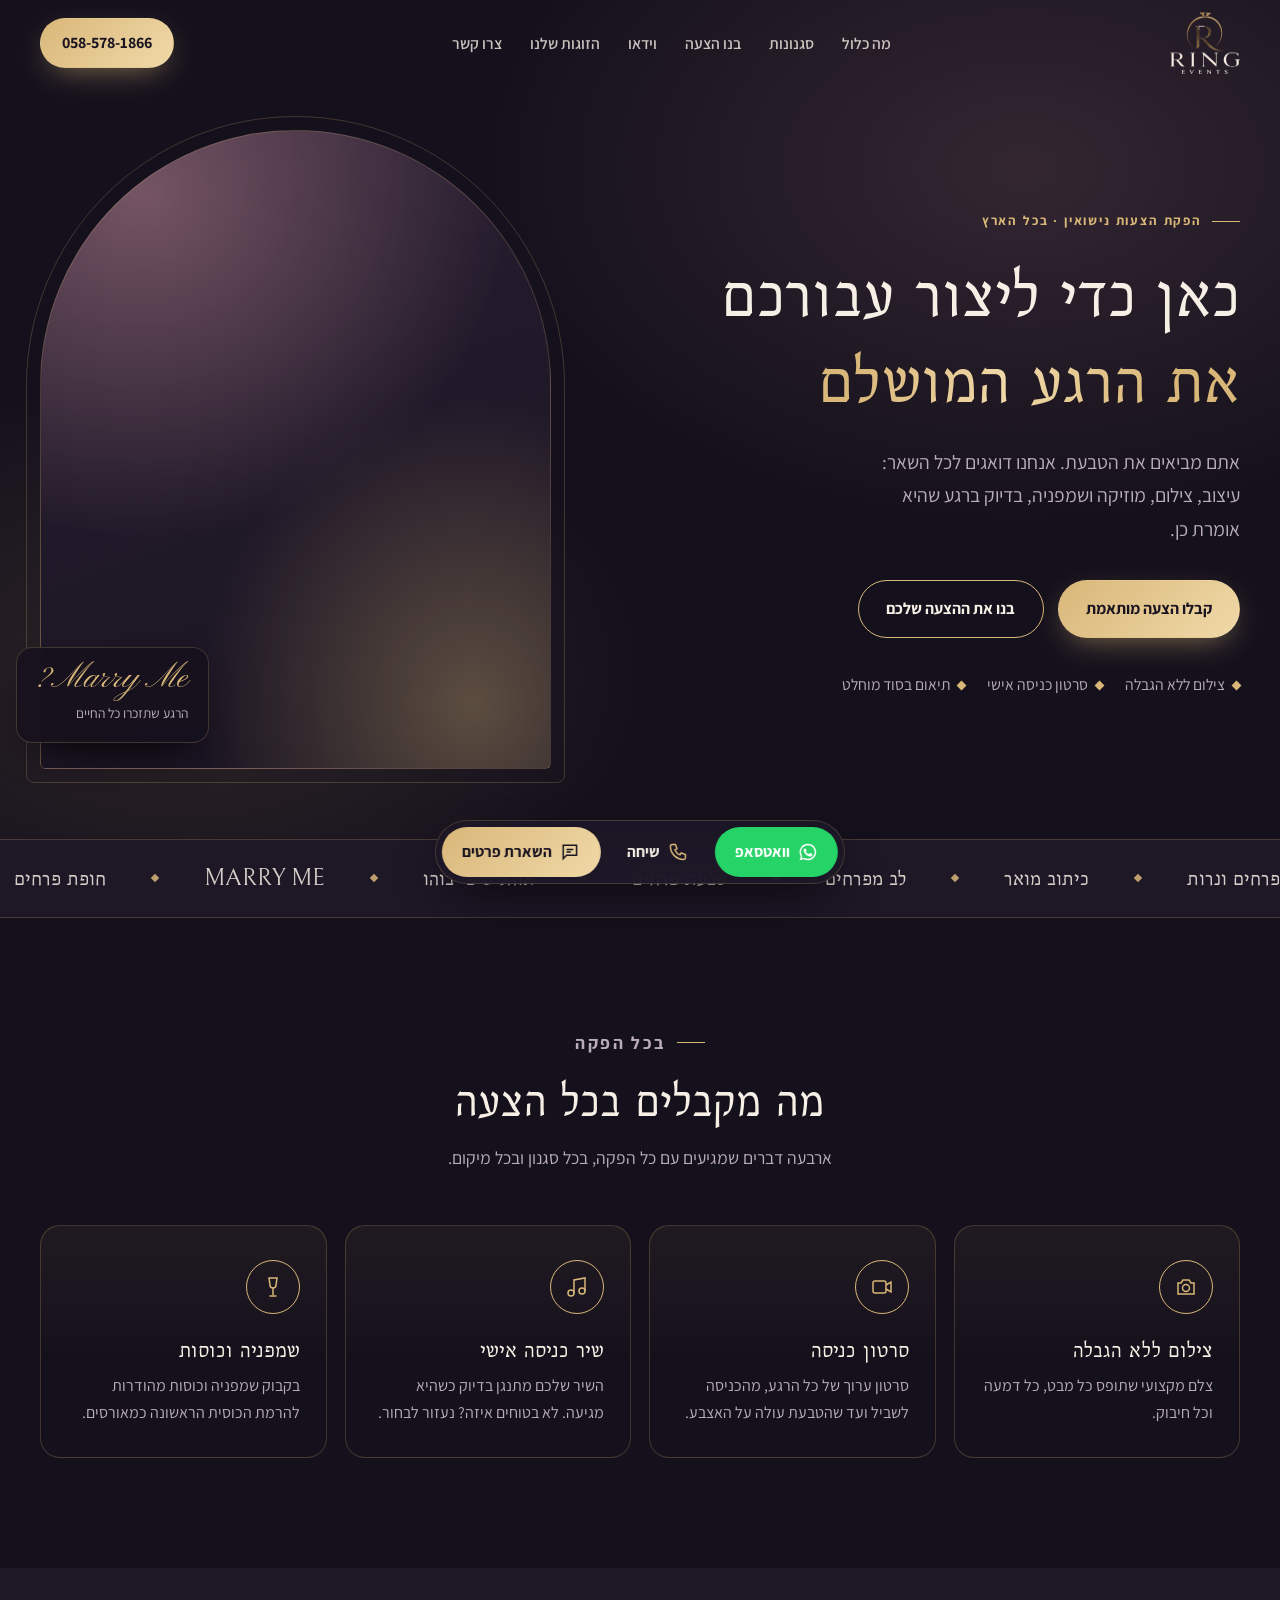
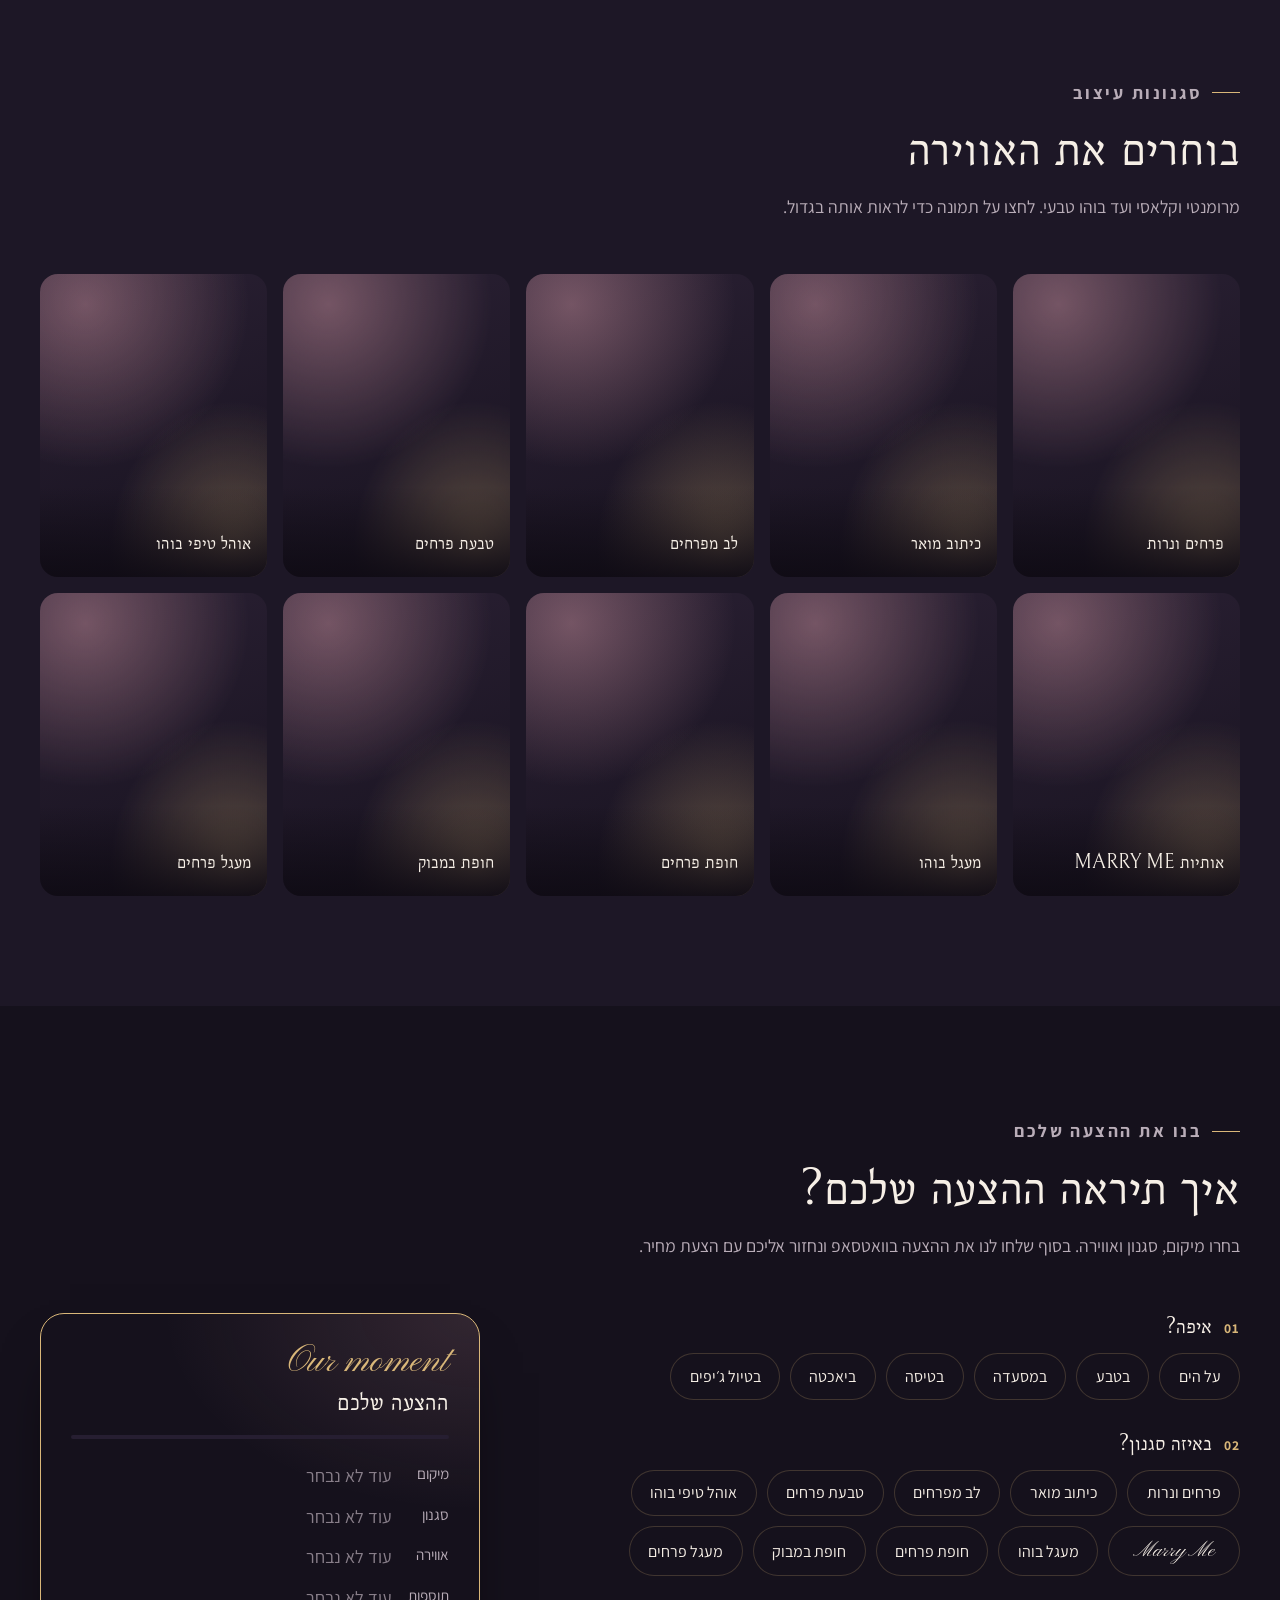
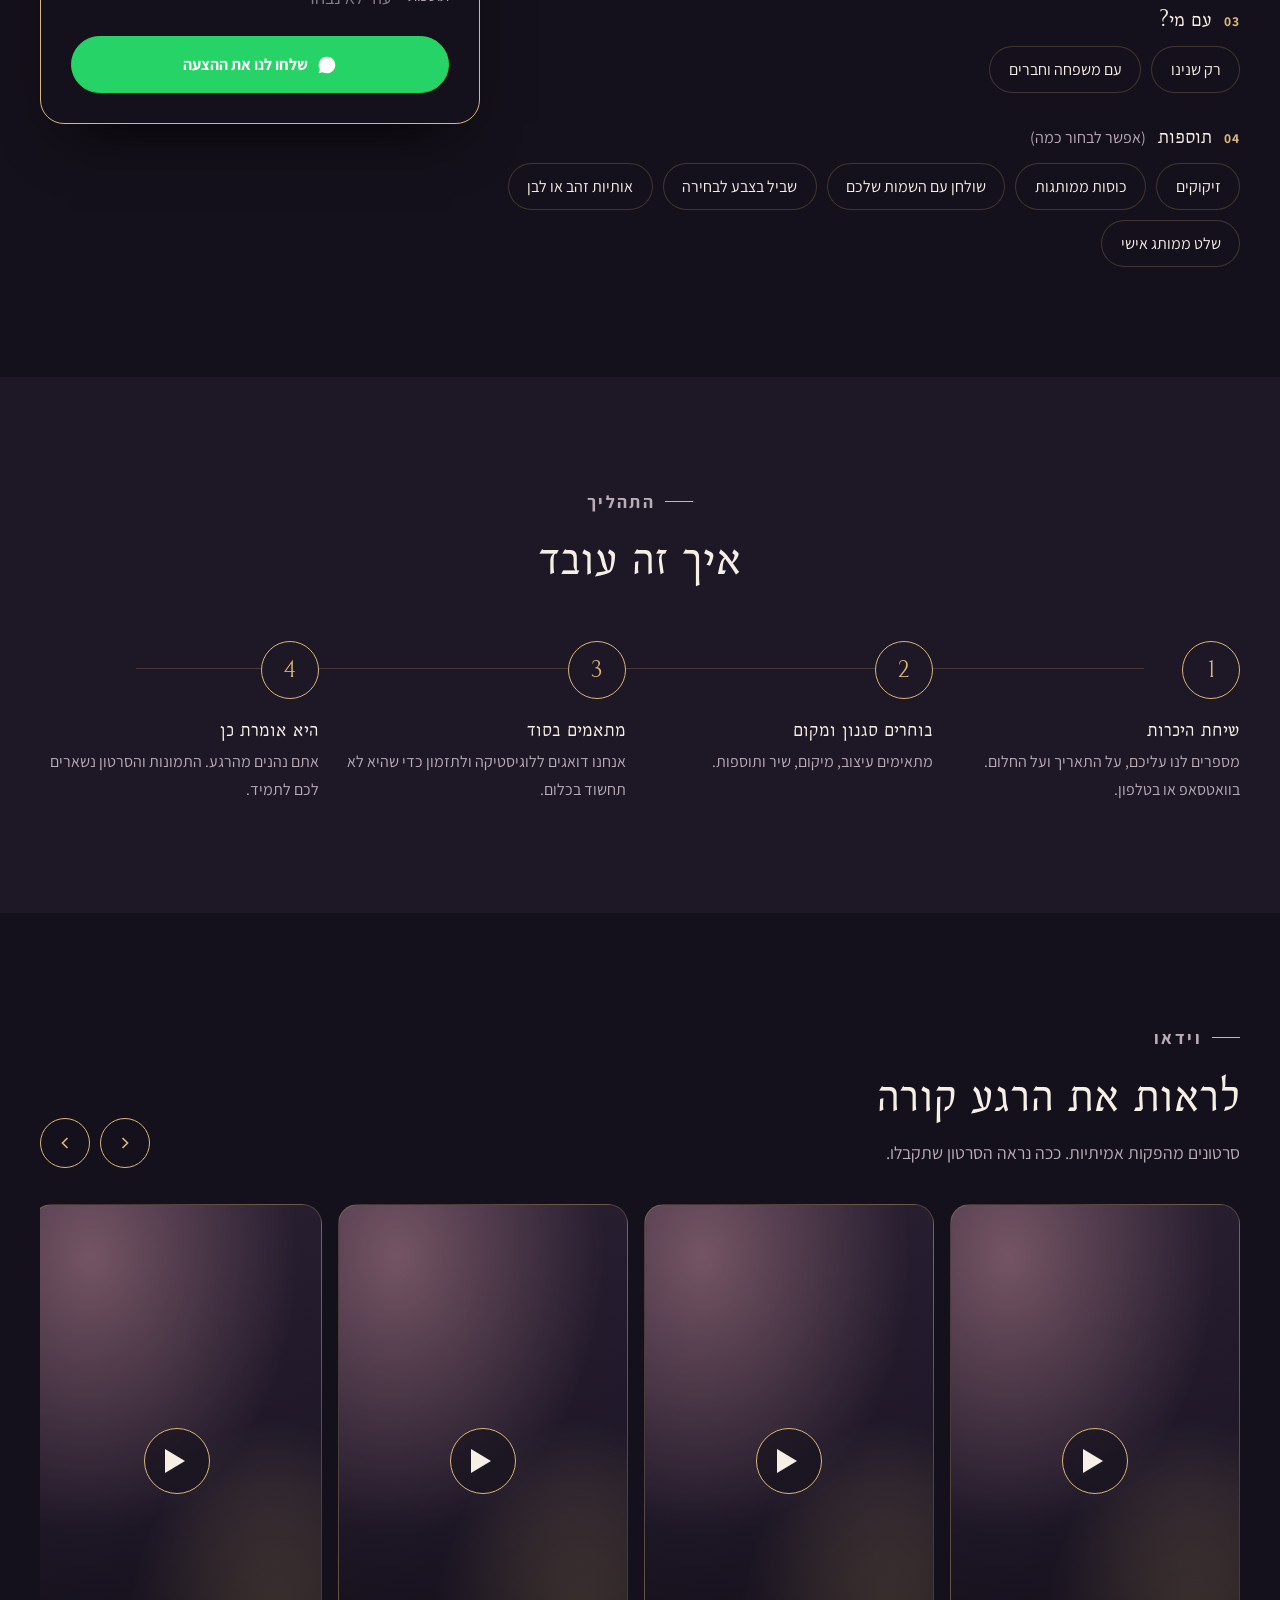
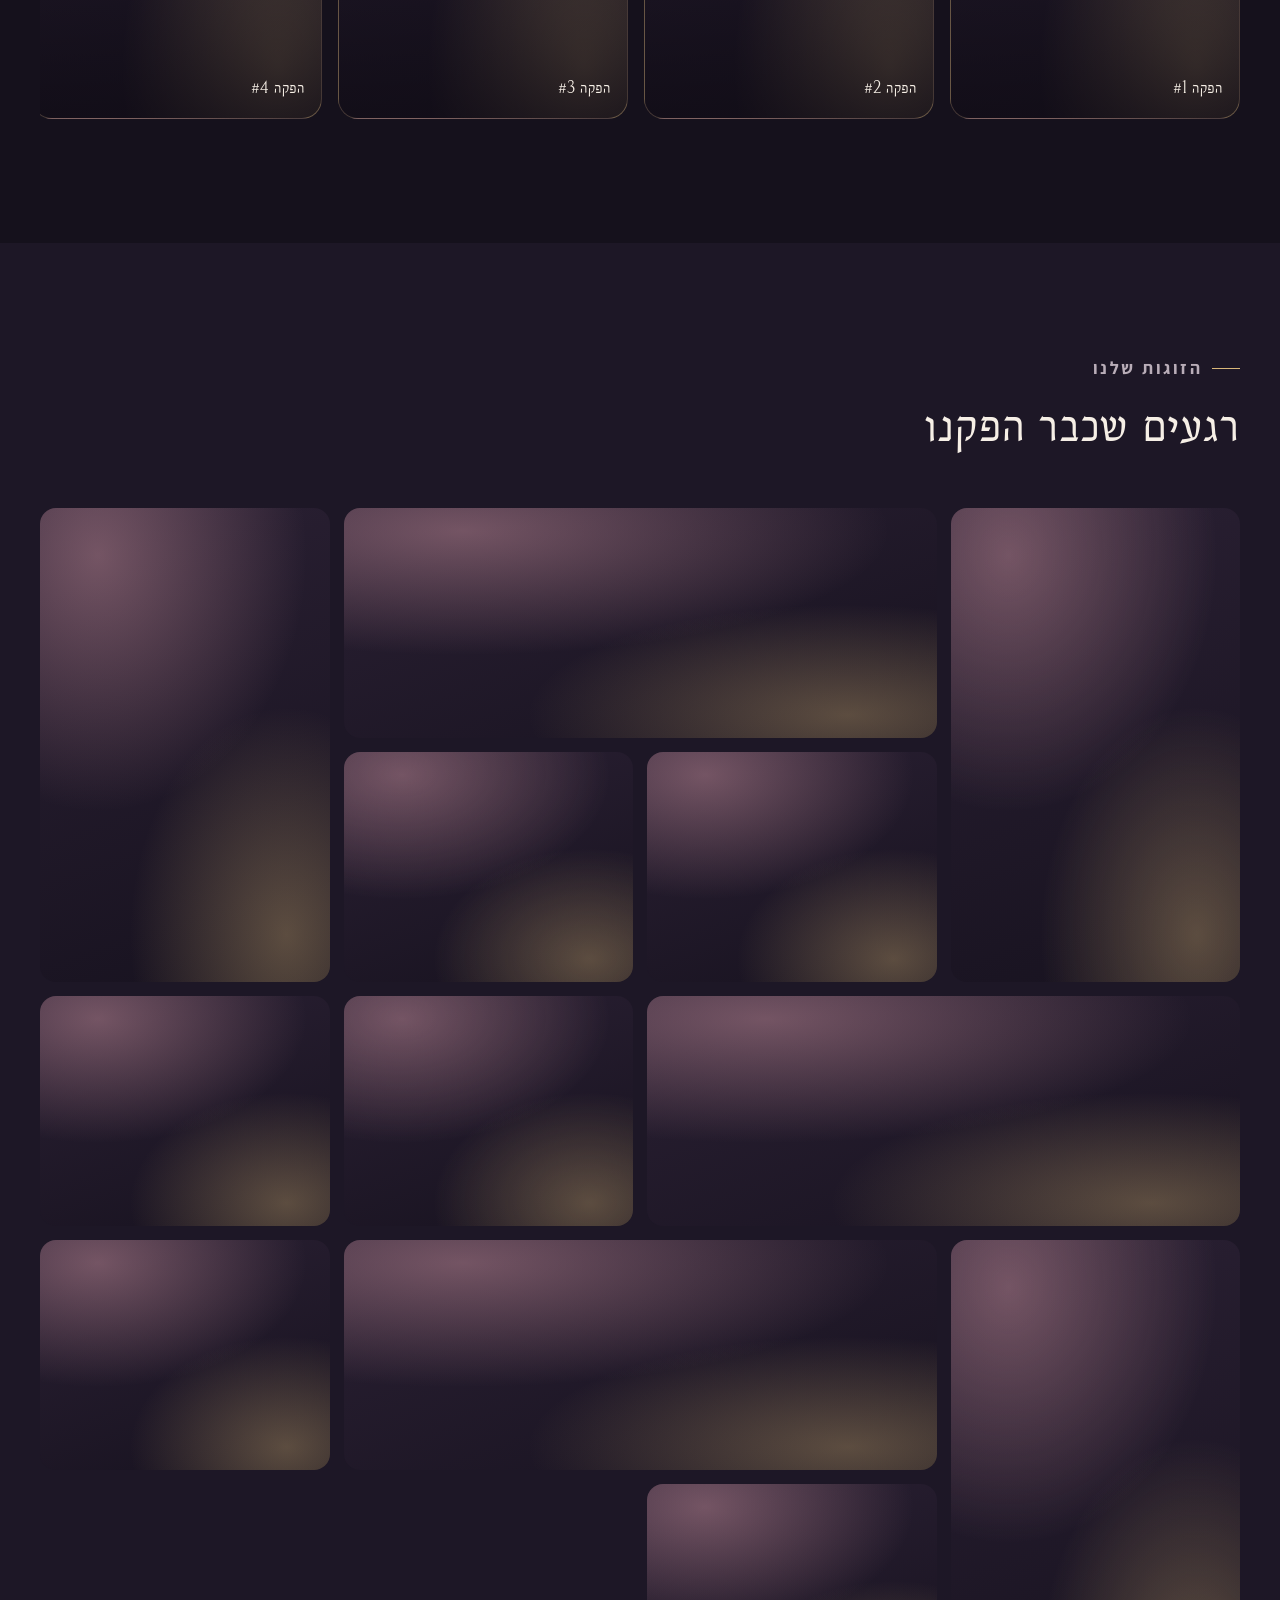
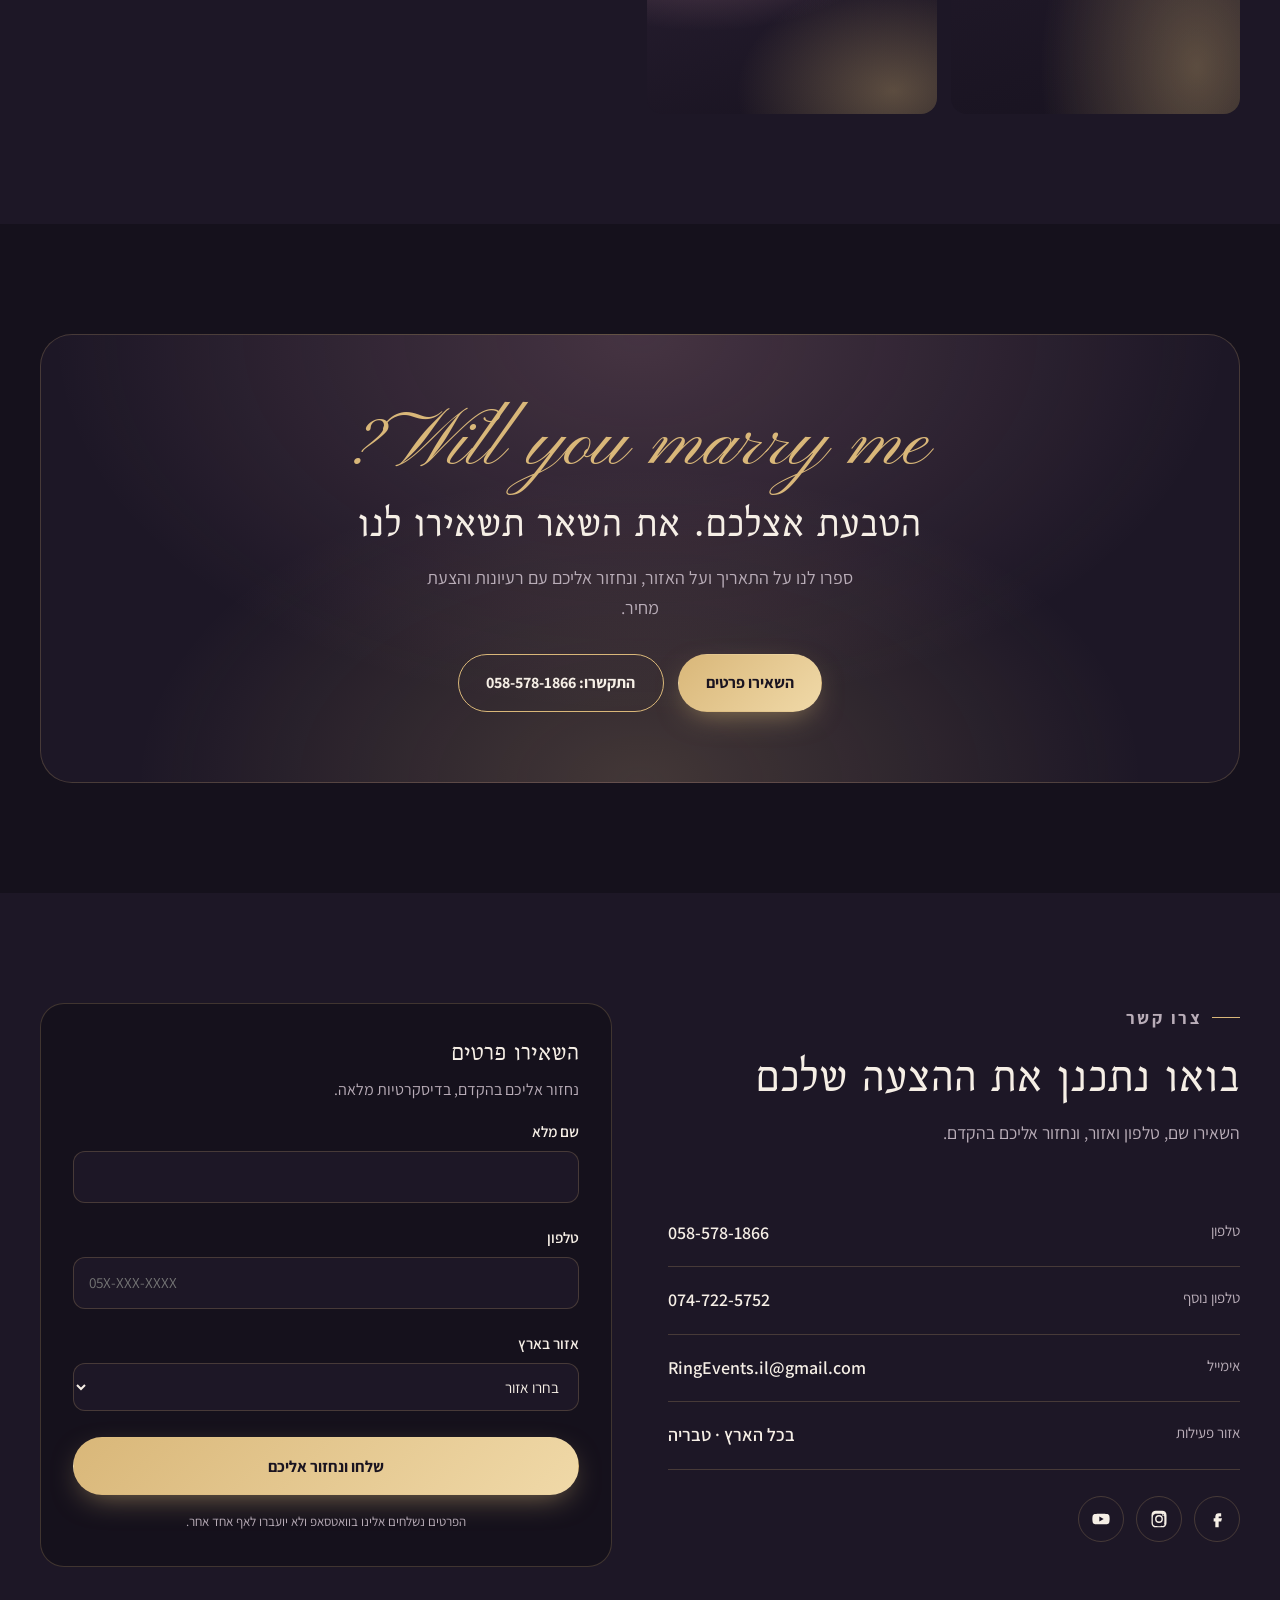
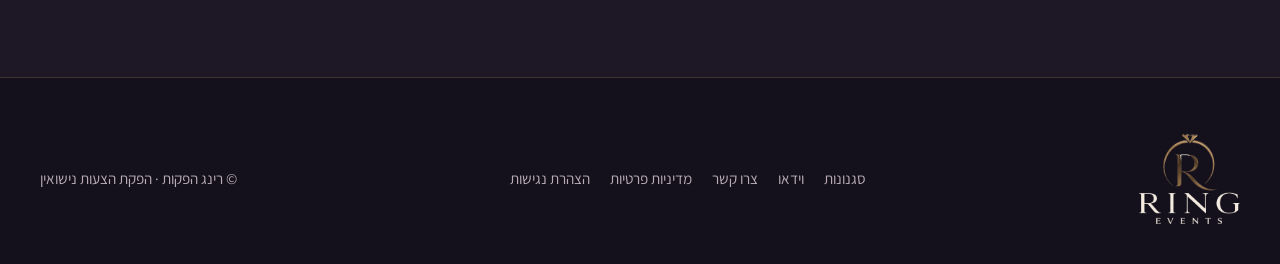
==== commit 91db2c7e: "Premium redesign: action bar, lead forms, exit offer, proposal builder, reels, lightbox Co-Authored-" ====
--- a/index.html
+++ b/index.html
@@ -3,463 +3,738 @@
 <head>
 <meta charset="utf-8">
 <meta name="viewport" content="width=device-width, initial-scale=1">
-<title>רינג הפקות</title>
-<meta name="description" content="רינג הפקות – הפקת הצעות נישואין מרגשות בכל הארץ. צילום ללא הגבלה, סרטון כניסה, שיר אישי ושמפניה בכל הפקה. בים, בטבע, במסעדה, בטיסה או ביאכטה.">
+<title>רינג הפקות | הפקת הצעות נישואין בכל הארץ</title>
+<meta name="description" content="רינג הפקות – הפקת הצעות נישואין מרגשות בכל הארץ. צילום ללא הגבלה, סרטון כניסה אישי, שיר לבחירתכם ושמפניה בכל הפקה. על הים, בטבע, במסעדה, בטיסה או ביאכטה.">
+<meta name="theme-color" content="#15111c">
+<meta property="og:type" content="website">
 <meta property="og:title" content="רינג הפקות – הצעות נישואין מרגשות">
 <meta property="og:description" content="כאן כדי ליצור עבורכם את הרגע המושלם. הפקת הצעות נישואין בכל הארץ.">
 <meta property="og:image" content="https://ringevents.co.il/wp-content/uploads/2024/11/IMG_5479-scaled-e1731613834929.jpg">
-<link rel="icon" type="image/png" href="logo.png">
+<link rel="icon" type="image/png" href="logo-light.png">
 <link rel="preconnect" href="https://fonts.googleapis.com">
 <link rel="preconnect" href="https://fonts.gstatic.com" crossorigin>
-<link href="https://fonts.googleapis.com/css2?family=Bellefair&family=Assistant:wght@300;400;600;700&family=Pinyon+Script&display=swap" rel="stylesheet">
+<link href="https://fonts.googleapis.com/css2?family=Bellefair&family=Assistant:wght@300;400;600;700;800&family=Pinyon+Script&display=swap" rel="stylesheet">
 <script type="application/ld+json">
-{"@context":"https://schema.org","@type":"LocalBusiness","name":"רינג הפקות","alternateName":"Ring Events","description":"הפקת הצעות נישואין בכל הארץ","telephone":"+972-58-578-1866","email":"RingEvents.il@gmail.com","address":{"@type":"PostalAddress","addressLocality":"טבריה","addressCountry":"IL"},"areaServed":"IL","url":"https://ringevents.co.il/","sameAs":["https://www.facebook.com/RingEvents.il","https://www.instagram.com/ring_events_","https://www.youtube.com/channel/UC25QVVGlGbdLrEeHdpeA7HQ"]}
+{"@context":"https://schema.org","@type":"LocalBusiness","name":"רינג הפקות","alternateName":"Ring Events","description":"הפקת הצעות נישואין בכל הארץ","telephone":"+972-58-578-1866","email":"RingEvents.il@gmail.com","address":{"@type":"PostalAddress","addressLocality":"טבריה","addressCountry":"IL"},"areaServed":"IL","url":"https://ringevents.co.il/","image":"https://ringevents.co.il/wp-content/uploads/2024/11/IMG_5479-scaled-e1731613834929.jpg","sameAs":["https://www.facebook.com/RingEvents.il","https://www.instagram.com/ring_events_","https://www.youtube.com/channel/UC25QVVGlGbdLrEeHdpeA7HQ"]}
 </script>
 <style>
 :root{
-  /* כיוון: ערב שקיעה – רקע לילה עמוק, זהב שמפניה וורוד פרחים. פריסה: גושי מסך רחבים, טיפוגרפיה גדולה, גלריה פסיפסית */
+  /* כיוון: ערב שקיעה – לילה עמוק, זהב שמפניה, ורוד פרחים. פריסה: מסכים רחבים, קשתות כמו טבעת, תנועה עדינה */
   --night:#15111c;
-  --night-2:#1e1828;
+  --night-2:#1d1726;
+  --night-3:#261e31;
   --ink:#f6efe6;
   --muted:#b9adb8;
   --gold:#d9b779;
-  --gold-lit:#d9b779;
+  --gold-2:#f0d9a8;
   --blush:#e7a6b1;
   --line:rgba(217,183,121,.22);
-  --black:#15111c;
-  --cream:#f6efe6;
   --display:"Bellefair","Frank Ruhl Libre",Georgia,serif;
   --body:"Assistant","Heebo",Arial,sans-serif;
   --script:"Pinyon Script",cursive;
+  --bar-h:0px;
   color-scheme:dark;
 }
 *{box-sizing:border-box;margin:0;padding:0}
-html{scroll-behavior:smooth}
-@media (prefers-reduced-motion:reduce){html{scroll-behavior:auto}*{transition:none!important;animation:none!important}}
-body{background:var(--night);color:var(--ink);font-family:var(--body);font-size:18px;line-height:1.7}
+html{scroll-behavior:smooth;scroll-padding-top:90px}
+body{background:var(--night);color:var(--ink);font-family:var(--body);font-size:18px;line-height:1.7;padding-bottom:var(--bar-h);overflow-x:hidden}
 img{max-width:100%;display:block}
 a{color:inherit}
+button{font:inherit;color:inherit}
 :focus-visible{outline:2px solid var(--gold);outline-offset:3px}
-h1,h2,h3{font-family:var(--display);font-weight:400;line-height:1.15;text-wrap:balance}
-.wrap{width:min(1180px,100% - 40px);margin-inline:auto}
-.eyebrow{color:var(--gold);letter-spacing:.12em;font-size:.85rem;font-weight:600}
-.btn{display:inline-flex;align-items:center;gap:.5em;padding:.85em 1.6em;border-radius:999px;font-weight:700;text-decoration:none;border:1px solid var(--gold);transition:background .2s,color .2s;font-family:var(--body);font-size:1rem;cursor:pointer}
-.btn-gold{background:var(--gold);color:var(--night)}
-.btn-gold:hover{background:var(--ink);border-color:var(--ink)}
+h1,h2,h3{font-family:var(--display);font-weight:400;line-height:1.12;text-wrap:balance}
+.wrap{width:min(1200px,100% - 40px);margin-inline:auto}
+.eyebrow{display:inline-flex;align-items:center;gap:10px;color:var(--gold);letter-spacing:.14em;font-size:.82rem;font-weight:700}
+.eyebrow::before{content:"";width:28px;height:1px;background:var(--gold)}
+.gold-text{background:linear-gradient(100deg,var(--gold) 10%,var(--gold-2) 45%,var(--gold) 80%);-webkit-background-clip:text;background-clip:text;color:transparent}
+
+.btn{display:inline-flex;align-items:center;justify-content:center;gap:.55em;padding:.9em 1.7em;border-radius:999px;font-weight:700;text-decoration:none;border:1px solid var(--gold);transition:transform .2s,background .2s,color .2s,box-shadow .2s;font-size:1rem;cursor:pointer;white-space:nowrap}
+.btn svg{width:20px;height:20px;flex:none}
+.btn-gold{background:linear-gradient(135deg,var(--gold),var(--gold-2));color:#1a1420;border-color:transparent;box-shadow:0 10px 30px -10px rgba(217,183,121,.6)}
+.btn-gold:hover{transform:translateY(-2px);box-shadow:0 14px 34px -10px rgba(217,183,121,.8)}
 .btn-ghost{background:transparent;color:var(--ink)}
-.btn-ghost:hover{background:rgba(156,122,69,.12)}
-
-/* photo frame with graceful fallback */
+.btn-ghost:hover{background:rgba(217,183,121,.12)}
+.btn-wa{background:#25d366;border-color:#25d366;color:#fff}
+.btn-wa:hover{transform:translateY(-2px)}
+
 .ph{position:relative;overflow:hidden;background:
-  radial-gradient(120% 90% at 20% 10%,rgba(231,166,177,.45),transparent 60%),
-  radial-gradient(90% 80% at 85% 90%,rgba(217,183,121,.4),transparent 60%),
+  radial-gradient(120% 90% at 20% 10%,rgba(231,166,177,.4),transparent 60%),
+  radial-gradient(90% 80% at 85% 90%,rgba(217,183,121,.35),transparent 60%),
   linear-gradient(160deg,#2a2033,#17121f)}
-.ph img{width:100%;height:100%;object-fit:cover}
+.ph img{width:100%;height:100%;object-fit:cover;transition:transform .8s ease}
+
+.rv{transition:opacity .9s ease,transform .9s ease}
+.js .rv.pre{opacity:0;transform:translateY(24px)}
 
 /* header */
-header{position:sticky;top:0;z-index:20;background:rgba(21,17,28,.88);backdrop-filter:blur(10px);border-bottom:1px solid var(--line)}
-.nav{display:flex;align-items:center;justify-content:space-between;gap:20px;padding:14px 0}
-.logo{display:flex;align-items:center;text-decoration:none}
-.logo img{height:58px;width:auto}
-.nav ul{display:flex;gap:26px;list-style:none}
-.nav ul a{text-decoration:none;color:var(--muted);font-weight:600}
-.nav ul a:hover{color:var(--ink)}
-@media (max-width:880px){.nav ul{display:none}}
+header{position:fixed;inset-inline:0;top:0;z-index:40;transition:background .3s,border-color .3s;border-bottom:1px solid transparent}
+header.solid{background:rgba(21,17,28,.9);backdrop-filter:blur(12px);border-color:var(--line)}
+.nav{display:flex;align-items:center;justify-content:space-between;gap:20px;padding:12px 0}
+.logo img{height:62px;width:auto}
+.nav ul{display:flex;gap:28px;list-style:none}
+.nav ul a{text-decoration:none;color:var(--ink);opacity:.8;font-weight:600;font-size:.98rem;position:relative}
+.nav ul a::after{content:"";position:absolute;inset-inline:0;bottom:-4px;height:1px;background:var(--gold);transform:scaleX(0);transition:transform .25s}
+.nav ul a:hover{opacity:1}
+.nav ul a:hover::after{transform:scaleX(1)}
+.nav .btn{padding:.65em 1.3em}
+@media (max-width:960px){.nav ul{display:none}.logo img{height:52px}}
 
 /* hero */
-.hero{display:grid;grid-template-columns:1.05fr .95fr;gap:56px;align-items:center;padding:72px 0 64px}
-.hero h1{font-size:clamp(2.6rem,5.6vw,4.6rem)}
-.hero h1 em{font-style:normal;color:var(--gold)}
-.hero p.lead{color:var(--muted);font-size:1.2rem;max-width:34ch;margin:22px 0 30px}
+.hero{position:relative;padding:130px 0 70px;isolation:isolate}
+.hero::before{content:"";position:absolute;inset:0;z-index:-1;background:
+  radial-gradient(60% 60% at 80% 20%,rgba(231,166,177,.14),transparent 70%),
+  radial-gradient(50% 50% at 15% 80%,rgba(217,183,121,.12),transparent 70%)}
+.hero-grid{display:grid;grid-template-columns:1.1fr .9fr;gap:64px;align-items:center}
+.hero h1{font-size:clamp(2.7rem,6vw,5.2rem);margin:18px 0 0}
+.hero h1 .gold-text{display:inline-block}
+.hero .lead{color:var(--muted);font-size:1.22rem;max-width:36ch;margin:24px 0 34px}
 .hero .ctas{display:flex;flex-wrap:wrap;gap:14px}
-.hero .ph{aspect-ratio:4/5;border-radius:220px 220px 18px 18px;border:1px solid var(--line)}
-.hero .stamp{position:absolute;bottom:22px;inset-inline-start:22px;background:rgba(21,17,28,.8);border:1px solid var(--line);border-radius:14px;padding:12px 18px}
-.hero .stamp span{font-family:var(--script);font-size:2rem;color:var(--gold-lit);line-height:1}
-.hero .stamp small{display:block;color:#d8cdbf;font-size:.85rem}
-@media (max-width:880px){.hero{grid-template-columns:1fr;padding-top:40px}.hero .ph{order:-1;aspect-ratio:1/1;border-radius:160px 160px 18px 18px}}
-
-/* facts strip */
-.facts{border-block:1px solid var(--line);background:var(--night-2)}
-.facts ul{list-style:none;display:grid;grid-template-columns:repeat(4,1fr);gap:20px;padding:26px 0;text-align:center}
-.facts strong{display:block;font-family:var(--display);font-size:1.5rem;color:var(--gold);font-weight:400}
-.facts span{color:var(--muted);font-size:.95rem}
-@media (max-width:700px){.facts ul{grid-template-columns:repeat(2,1fr)}}
-
-section{padding:96px 0}
-.head{display:flex;flex-direction:column;gap:10px;margin-bottom:48px;max-width:640px}
-.head h2{font-size:clamp(2rem,4vw,3rem)}
-.head p{color:var(--muted)}
+.ticks{display:flex;flex-wrap:wrap;gap:10px 22px;margin-top:34px;list-style:none;color:var(--muted);font-size:.98rem}
+.ticks li{display:flex;align-items:center;gap:8px}
+.ticks li::before{content:"";width:7px;height:7px;transform:rotate(45deg);background:var(--gold)}
+.arch{position:relative}
+.arch .ph{aspect-ratio:4/5;border-radius:999px 999px 22px 22px;border:1px solid var(--line)}
+.arch::before{content:"";position:absolute;inset:-14px;border:1px solid var(--line);border-radius:999px 999px 30px 30px;pointer-events:none}
+.stamp{position:absolute;bottom:26px;inset-inline-end:-24px;background:rgba(21,17,28,.86);backdrop-filter:blur(6px);border:1px solid var(--line);border-radius:16px;padding:14px 20px;box-shadow:0 20px 40px -20px #000}
+.stamp span{font-family:var(--script);font-size:2.2rem;color:var(--gold);line-height:1;display:block}
+.stamp small{color:var(--muted);font-size:.85rem}
+@media (max-width:900px){.hero{padding-top:100px}.hero-grid{grid-template-columns:1fr;gap:40px}.arch{order:-1;max-width:420px;margin-inline:auto;width:100%}.arch .ph{aspect-ratio:1/1.05}.stamp{inset-inline-end:8px}}
+
+/* marquee */
+.marquee{border-block:1px solid var(--line);background:var(--night-2);overflow:hidden;padding:18px 0}
+.marquee-track{display:flex;gap:46px;width:max-content;animation:mq 40s linear infinite}
+.marquee span{font-family:var(--display);font-size:1.5rem;color:var(--ink);opacity:.85;display:flex;align-items:center;gap:46px;white-space:nowrap}
+.marquee span::after{content:"";width:6px;height:6px;transform:rotate(45deg);background:var(--gold)}
+@keyframes mq{to{transform:translateX(50%)}}
+
+section{padding:110px 0}
+.head{display:flex;flex-direction:column;gap:12px;margin-bottom:52px;max-width:680px}
+.head.center{margin-inline:auto;text-align:center;align-items:center}
+.head h2{font-size:clamp(2.1rem,4.4vw,3.4rem)}
+.head p{color:var(--muted);font-size:1.1rem}
+.alt{background:var(--night-2)}
 
 /* included */
-.incl{display:grid;grid-template-columns:repeat(4,1fr);gap:0;border-top:1px solid var(--line)}
-.incl div{padding:30px 24px 10px;border-inline-start:1px solid var(--line)}
-.incl div:first-child{border-inline-start:0;padding-inline-start:0}
-.incl .n{font-family:var(--display);color:var(--blush);font-size:1rem}
-.incl h3{font-size:1.5rem;margin:8px 0}
+.incl{display:grid;grid-template-columns:repeat(4,1fr);gap:18px}
+.incl article{position:relative;padding:34px 26px 30px;border:1px solid var(--line);border-radius:20px;background:linear-gradient(180deg,rgba(217,183,121,.06),transparent 60%);transition:transform .3s,border-color .3s}
+.incl article:hover{transform:translateY(-6px);border-color:rgba(217,183,121,.5)}
+.incl .ic{width:54px;height:54px;border-radius:50%;border:1px solid var(--gold);display:grid;place-items:center;margin-bottom:22px}
+.incl .ic svg{width:24px;height:24px;stroke:var(--gold);fill:none;stroke-width:1.5}
+.incl h3{font-size:1.6rem;margin-bottom:8px}
 .incl p{color:var(--muted);font-size:1rem}
-@media (max-width:880px){.incl{grid-template-columns:1fr 1fr}.incl div{border-inline-start:0;border-bottom:1px solid var(--line);padding-inline:0 16px}}
-@media (max-width:480px){.incl{grid-template-columns:1fr}}
-
-/* styles */
-.styles{background:var(--night-2)}
-.dark{background:var(--night)}
-.style-grid{display:grid;grid-template-columns:repeat(5,1fr);gap:14px}
-.style-card{border:1px solid var(--line);border-radius:16px;overflow:hidden;background:var(--night)}
-.style-card .ph{aspect-ratio:3/4}
-.style-card h3{font-size:1.2rem;padding:14px 16px}
-@media (max-width:980px){.style-grid{grid-template-columns:repeat(3,1fr)}}
-@media (max-width:560px){.style-grid{grid-template-columns:repeat(2,1fr)}}
-
-/* where */
-.split{display:grid;grid-template-columns:1fr 1fr;gap:56px;align-items:start}
-.places{display:grid;grid-template-columns:1fr 1fr;gap:12px}
-.places li{list-style:none;border:1px solid var(--line);border-radius:14px;padding:18px 20px;display:flex;justify-content:space-between;align-items:center}
-.places li b{font-family:var(--display);font-weight:400;font-size:1.35rem}
-.places li small{color:var(--muted)}
-.modes{display:flex;flex-direction:column;gap:18px}
-.mode{padding:24px;border-radius:16px;background:var(--night-2);border-inline-start:3px solid var(--blush)}
-.mode h3{font-size:1.5rem;margin-bottom:6px}
-.mode p{color:var(--muted)}
-@media (max-width:880px){.split{grid-template-columns:1fr}}
-
-/* upgrades */
-.chips{display:flex;flex-wrap:wrap;gap:10px}
-.chips span{border:1px solid var(--line);border-radius:999px;padding:.5em 1.1em;color:var(--ink);font-size:1rem}
-.chips span.marry{font-family:var(--script);color:var(--gold);font-size:1.3rem;padding:.25em 1.1em}
-
-/* steps */
-.steps{display:grid;grid-template-columns:repeat(4,1fr);gap:24px;counter-reset:s}
-.steps li{list-style:none;counter-increment:s}
-.steps li::before{content:counter(s);display:grid;place-items:center;width:52px;height:52px;border-radius:50%;border:1px solid var(--gold);color:var(--gold);font-family:var(--display);font-size:1.4rem;margin-bottom:16px}
-.steps h3{font-size:1.35rem;margin-bottom:6px}
+@media (max-width:960px){.incl{grid-template-columns:1fr 1fr}}
+@media (max-width:520px){.incl{grid-template-columns:1fr}}
+
+/* styles gallery */
+.style-grid{display:grid;grid-template-columns:repeat(5,1fr);gap:16px}
+.style-card{all:unset;cursor:zoom-in;display:block;position:relative;border-radius:18px;overflow:hidden;aspect-ratio:3/4}
+.style-card .ph{position:absolute;inset:0}
+.style-card:hover img{transform:scale(1.06)}
+.style-card .cap{position:absolute;inset-inline:0;bottom:0;padding:40px 16px 16px;background:linear-gradient(0deg,rgba(15,11,20,.92),transparent);font-family:var(--display);font-size:1.25rem}
+.style-card:focus-visible{outline:2px solid var(--gold);outline-offset:3px}
+@media (max-width:1000px){.style-grid{grid-template-columns:repeat(3,1fr)}}
+@media (max-width:600px){.style-grid{grid-template-columns:repeat(2,1fr);gap:10px}}
+
+/* builder */
+.builder{display:grid;grid-template-columns:1.25fr .75fr;gap:28px;align-items:start}
+.b-steps{display:flex;flex-direction:column;gap:30px}
+.b-step h3{font-size:1.45rem;display:flex;align-items:baseline;gap:12px;margin-bottom:14px}
+.b-step h3 small{font-family:var(--body);font-size:.85rem;color:var(--gold);font-weight:700;letter-spacing:.08em}
+.b-step h3 em{font-family:var(--body);font-style:normal;font-size:1rem;color:var(--muted)}
+.opts{display:flex;flex-wrap:wrap;gap:10px}
+.opt{cursor:pointer;border:1px solid var(--line);background:var(--night);border-radius:999px;padding:.55em 1.15em;font-size:1rem;transition:all .2s}
+.opt:hover{border-color:var(--gold)}
+.opt[aria-pressed="true"]{background:var(--gold);color:#1a1420;border-color:var(--gold);font-weight:700}
+.opt.script{font-family:var(--script);font-size:1.3rem;padding:.3em 1.15em}
+.summary{position:sticky;top:100px;border:1px solid var(--gold);border-radius:24px;padding:30px;background:radial-gradient(120% 80% at 100% 0%,rgba(231,166,177,.14),transparent 60%),var(--night);box-shadow:0 30px 60px -30px #000}
+.summary .script{font-family:var(--script);color:var(--gold);font-size:2.3rem;line-height:1}
+.summary h3{font-size:1.7rem;margin:6px 0 18px}
+.summary dl{display:grid;grid-template-columns:auto 1fr;gap:10px 16px;margin-bottom:22px}
+.summary dt{color:var(--muted);font-size:.95rem}
+.summary dd{font-weight:600}
+.summary dd.empty{color:var(--muted);font-weight:400;opacity:.7}
+.summary .meter{height:4px;border-radius:4px;background:var(--night-3);overflow:hidden;margin-bottom:22px}
+.summary .meter i{display:block;height:100%;width:0;background:linear-gradient(90deg,var(--gold),var(--blush));transition:width .4s}
+.summary .btn{width:100%}
+@media (max-width:900px){.builder{grid-template-columns:1fr}.summary{position:static}}
+
+/* process */
+.steps{display:grid;grid-template-columns:repeat(4,1fr);gap:28px;counter-reset:s;position:relative}
+.steps::before{content:"";position:absolute;top:27px;inset-inline:8%;height:1px;background:var(--line)}
+.steps li{list-style:none;counter-increment:s;position:relative}
+.steps li::before{content:counter(s);display:grid;place-items:center;width:56px;height:56px;border-radius:50%;border:1px solid var(--gold);background:var(--night-2);color:var(--gold);font-family:var(--display);font-size:1.5rem;margin-bottom:18px;position:relative}
+.steps h3{font-size:1.4rem;margin-bottom:6px}
 .steps p{color:var(--muted);font-size:1rem}
-@media (max-width:880px){.steps{grid-template-columns:1fr 1fr}}
+@media (max-width:900px){.steps{grid-template-columns:1fr 1fr}.steps::before{display:none}}
 @media (max-width:480px){.steps{grid-template-columns:1fr}}
 
-/* couples mosaic */
-.mosaic{display:grid;grid-template-columns:repeat(4,1fr);grid-auto-rows:220px;gap:12px}
-.mosaic .ph{border-radius:14px}
+/* reels */
+.reels-head{display:flex;justify-content:space-between;align-items:end;gap:20px;flex-wrap:wrap;margin-bottom:36px}
+.reels-head .head{margin-bottom:0}
+.arrows{display:flex;gap:10px}
+.arrows button{width:50px;height:50px;border-radius:50%;border:1px solid var(--gold);background:transparent;cursor:pointer;display:grid;place-items:center}
+.arrows button:hover{background:rgba(217,183,121,.15)}
+.arrows svg{width:20px;height:20px;stroke:var(--gold);fill:none;stroke-width:2}
+.reels{display:grid;grid-auto-flow:column;grid-auto-columns:clamp(220px,24vw,290px);gap:16px;overflow-x:auto;scroll-snap-type:x mandatory;padding-bottom:14px;scrollbar-width:thin;scrollbar-color:var(--gold) transparent}
+.reel{position:relative;aspect-ratio:9/16;border-radius:20px;overflow:hidden;scroll-snap-align:start;border:1px solid var(--line)}
+.reel button{all:unset;cursor:pointer;position:absolute;inset:0;display:grid;place-items:center}
+.reel button:focus-visible{outline:2px solid var(--gold);outline-offset:-4px}
+.reel img{position:absolute;inset:0;width:100%;height:100%;object-fit:cover;transform:scale(1.35)}
+.reel button::after{content:"";position:absolute;inset:0;background:linear-gradient(0deg,rgba(15,11,20,.7),transparent 45%)}
+.reel .play{position:relative;z-index:1;width:66px;height:66px;border-radius:50%;background:rgba(21,17,28,.6);backdrop-filter:blur(4px);border:1px solid var(--gold);display:grid;place-items:center;transition:transform .2s}
+.reel button:hover .play{transform:scale(1.1)}
+.reel .play::before{content:"";border-style:solid;border-width:12px 0 12px 20px;border-color:transparent transparent transparent var(--ink);margin-inline-end:-5px}
+.reel .tag{position:absolute;z-index:1;bottom:14px;inset-inline-start:16px;font-family:var(--display);font-size:1.1rem}
+.reel iframe{position:absolute;inset:0;width:100%;height:100%;border:0}
+
+/* couples */
+.mosaic{display:grid;grid-template-columns:repeat(4,1fr);grid-auto-rows:230px;gap:14px}
+.mosaic button{all:unset;cursor:zoom-in;display:block;border-radius:16px;overflow:hidden;position:relative}
+.mosaic button .ph{position:absolute;inset:0}
+.mosaic button:hover img{transform:scale(1.06)}
+.mosaic button:focus-visible{outline:2px solid var(--gold);outline-offset:3px}
 .mosaic .tall{grid-row:span 2}
 .mosaic .wide{grid-column:span 2}
-@media (max-width:760px){.mosaic{grid-template-columns:1fr 1fr;grid-auto-rows:170px}}
-.more{margin-top:28px;display:flex;gap:14px;flex-wrap:wrap}
-
-/* videos */
-.vids{display:grid;grid-template-columns:repeat(3,1fr);gap:16px}
-.vid{position:relative;aspect-ratio:16/9;border-radius:14px;overflow:hidden;border:1px solid var(--line)}
-.vid button{all:unset;cursor:pointer;position:absolute;inset:0;display:grid;place-items:center}
-.vid button:focus-visible{outline:2px solid var(--gold);outline-offset:-4px}
-.vid img{position:absolute;inset:0;width:100%;height:100%;object-fit:cover}
-.vid .play{position:relative;width:64px;height:64px;border-radius:50%;background:rgba(22,22,26,.75);border:1px solid #c9a46a;display:grid;place-items:center;transition:transform .2s}
-.vid button:hover .play{transform:scale(1.08)}
-.vid .play::before{content:"";border-style:solid;border-width:11px 0 11px 18px;border-color:transparent transparent transparent #f5ece3;margin-inline-end:-4px}
-.vid iframe{position:absolute;inset:0;width:100%;height:100%;border:0}
-.vid .yt{position:absolute;bottom:10px;inset-inline-end:12px;font-size:.8rem;color:#f5ece3;background:rgba(22,22,26,.7);padding:2px 10px;border-radius:999px;text-decoration:none}
-.vids .extra{display:none}
-.vids.open .extra{display:block}
-@media (max-width:880px){.vids{grid-template-columns:1fr 1fr}}
-@media (max-width:520px){.vids{grid-template-columns:1fr}}
+@media (max-width:760px){.mosaic{grid-template-columns:1fr 1fr;grid-auto-rows:170px;gap:10px}}
+
+/* cta band */
+.band{position:relative;border-radius:32px;overflow:hidden;padding:70px 40px;text-align:center;border:1px solid var(--line);background:radial-gradient(70% 120% at 50% 0%,rgba(231,166,177,.2),transparent 70%),radial-gradient(60% 100% at 50% 100%,rgba(217,183,121,.2),transparent 70%),var(--night-2)}
+.band .script{font-family:var(--script);font-size:clamp(3rem,7vw,5rem);color:var(--gold);line-height:1}
+.band h2{font-size:clamp(2rem,4vw,3rem);margin:10px 0 14px}
+.band p{color:var(--muted);max-width:50ch;margin:0 auto 30px}
+.band .ctas{display:flex;gap:14px;justify-content:center;flex-wrap:wrap}
+@media (max-width:520px){.band{padding:50px 22px}}
 
 /* contact */
-.contact{background:linear-gradient(180deg,var(--night-2),var(--night))}
-.contact .split{align-items:stretch}
-.lines{display:flex;flex-direction:column;gap:14px;margin-top:26px}
-.lines a,.lines div{display:flex;justify-content:space-between;gap:16px;padding:16px 0;border-bottom:1px solid var(--line);text-decoration:none}
+.contact-grid{display:grid;grid-template-columns:1fr 1fr;gap:56px;align-items:start}
+.lines{display:flex;flex-direction:column;margin-top:8px}
+.lines a,.lines div{display:flex;justify-content:space-between;gap:16px;padding:18px 0;border-bottom:1px solid var(--line);text-decoration:none}
 .lines small{color:var(--muted)}
 .lines b{font-weight:600;direction:ltr;unicode-bidi:isolate}
-form{background:var(--night);border:1px solid var(--line);border-radius:20px;padding:30px;display:flex;flex-direction:column;gap:16px}
-form h3{font-size:1.7rem}
+.socials{display:flex;gap:12px;margin-top:26px}
+.socials a{width:46px;height:46px;border-radius:50%;border:1px solid var(--line);display:grid;place-items:center}
+.socials a:hover{border-color:var(--gold)}
+.socials svg{width:20px;height:20px;fill:var(--ink)}
+@media (max-width:900px){.contact-grid{grid-template-columns:1fr}}
+
+/* forms */
+.lead-form{background:var(--night);border:1px solid var(--line);border-radius:24px;padding:32px}
+.fields{display:flex;flex-direction:column;gap:16px}
+.lead-form h3{font-size:1.8rem}
+.lead-form .sub{color:var(--muted);font-size:1rem;margin-top:-8px}
 label{display:flex;flex-direction:column;gap:6px;font-weight:600;font-size:.95rem}
-input,select,textarea{font:inherit;font-weight:400;background:var(--night-2);color:var(--ink);border:1px solid var(--line);border-radius:10px;padding:.7em .9em}
-textarea{min-height:90px;resize:vertical}
-.row2{display:grid;grid-template-columns:1fr 1fr;gap:14px}
-@media (max-width:480px){.row2{grid-template-columns:1fr}}
-.form-out{display:none;border:1px solid var(--gold);border-radius:12px;padding:16px;background:rgba(201,164,106,.1)}
-.form-out.show{display:block}
-.form-out p{margin-bottom:10px}
-
-footer{background:var(--night);border-top:1px solid var(--line);padding:48px 0 100px;color:#b3a99c;font-size:.95rem}
-.foot img{height:96px;width:auto;margin-bottom:12px}
-.foot a:hover{color:#f5ece3!important}
-.foot{display:flex;justify-content:space-between;flex-wrap:wrap;gap:20px}
-.foot nav{display:flex;gap:18px;flex-wrap:wrap}
+input,select{font:inherit;font-weight:400;background:var(--night-2);color:var(--ink);border:1px solid var(--line);border-radius:12px;padding:.8em 1em;width:100%}
+input:focus,select:focus{outline:none;border-color:var(--gold);box-shadow:0 0 0 3px rgba(217,183,121,.18)}
+[aria-invalid="true"]{border-color:var(--blush)!important}
+.err{color:var(--blush);font-size:.88rem;min-height:1.2em;font-weight:400}
+.err:empty{min-height:0}
+.lead-form .btn{width:100%;margin-top:4px}
+.privacy{font-size:.82rem;color:var(--muted);text-align:center}
+.done{display:none;text-align:center;padding:10px 0}
+.done .script{font-family:var(--script);font-size:2.6rem;color:var(--gold);line-height:1.1}
+.done p{color:var(--muted);margin:8px 0 16px}
+.lead-form.sent .fields{display:none}
+.lead-form.sent .done{display:block}
+
+/* footer */
+footer{border-top:1px solid var(--line);padding:56px 0 40px;color:var(--muted);font-size:.95rem}
+.foot{display:flex;justify-content:space-between;align-items:center;flex-wrap:wrap;gap:24px}
+.foot img{height:90px;width:auto}
+.foot nav{display:flex;gap:20px;flex-wrap:wrap}
 .foot a{text-decoration:none}
 .foot a:hover{color:var(--ink)}
 
-.wa{position:fixed;bottom:20px;inset-inline-start:20px;z-index:30;width:60px;height:60px;border-radius:50%;background:#25d366;display:grid;place-items:center;box-shadow:0 8px 24px rgba(0,0,0,.35)}
-.wa svg{width:32px;height:32px;fill:#fff}
+/* sticky action bar */
+.actionbar{position:fixed;z-index:45;bottom:16px;left:50%;transform:translateX(-50%);display:flex;gap:6px;padding:6px;border-radius:999px;background:rgba(29,23,38,.92);backdrop-filter:blur(12px);border:1px solid var(--line);box-shadow:0 20px 50px -15px rgba(0,0,0,.8)}
+.actionbar a,.actionbar button{display:flex;align-items:center;gap:8px;padding:.75em 1.3em;border-radius:999px;font-weight:700;font-size:.98rem;text-decoration:none;border:0;cursor:pointer;background:transparent;white-space:nowrap}
+.actionbar svg{width:20px;height:20px;flex:none}
+.actionbar .wa{background:#25d366;color:#fff}
+.actionbar .wa svg{fill:#fff}
+.actionbar .call svg{fill:none;stroke:var(--gold);stroke-width:1.8}
+.actionbar .call:hover{background:rgba(217,183,121,.12)}
+.actionbar .lead{background:linear-gradient(135deg,var(--gold),var(--gold-2));color:#1a1420}
+.actionbar .lead svg{fill:none;stroke:#1a1420;stroke-width:1.8}
+@media (max-width:640px){
+  .actionbar{left:0;right:0;bottom:0;transform:none;border-radius:20px 20px 0 0;padding:8px 8px calc(8px + env(safe-area-inset-bottom));gap:6px}
+  .actionbar a,.actionbar button{flex:1;flex-direction:column;justify-content:center;gap:3px;padding:.55em .3em;font-size:.82rem;border-radius:14px}
+  :root{--bar-h:78px}
+}
+
+/* modals */
+.modal{position:fixed;inset:0;z-index:60;display:none;align-items:center;justify-content:center;padding:20px;background:rgba(8,6,12,.78);backdrop-filter:blur(6px)}
+.modal.open{display:flex;animation:fade .3s ease}
+@keyframes fade{from{opacity:0}}
+.modal-card{position:relative;width:min(460px,100%);max-height:calc(100% - 20px);overflow:auto;border-radius:26px;border:1px solid var(--gold);background:var(--night-2)}
+.modal-card .lead-form{border:0;background:transparent;padding-top:26px}
+.x{position:absolute;top:12px;inset-inline-start:12px;z-index:2;width:40px;height:40px;border-radius:50%;border:1px solid var(--line);background:rgba(21,17,28,.7);cursor:pointer;display:grid;place-items:center;font-size:1.4rem;line-height:1}
+.x:hover{border-color:var(--gold)}
+.offer-top{position:relative;padding:38px 30px 0;text-align:center;background:radial-gradient(100% 120% at 50% 0%,rgba(231,166,177,.25),transparent 70%)}
+.offer-top .script{font-family:var(--script);color:var(--gold);font-size:2.4rem;line-height:1}
+.offer-top h3{font-size:1.65rem;margin-top:6px}
+.price{display:flex;flex-direction:column;align-items:center;margin:14px 0 4px}
+.price small{color:var(--muted);font-size:1rem}
+.price b{font-family:var(--display);font-weight:400;font-size:3.6rem;line-height:1.05}
+.offer-top .note{color:var(--muted);font-size:.95rem}
+.offer-incl{display:flex;flex-wrap:wrap;justify-content:center;gap:6px 14px;list-style:none;margin:14px 0 0;font-size:.9rem;color:var(--ink)}
+.offer-incl li::before{content:"✓ ";color:var(--gold)}
+
+/* lightbox */
+.lb{position:fixed;inset:0;z-index:70;display:none;align-items:center;justify-content:center;background:rgba(8,6,12,.94)}
+.lb.open{display:flex}
+.lb img{max-width:min(92vw,1100px);max-height:84vh;border-radius:14px;object-fit:contain}
+.lb .x{top:20px;inset-inline-start:20px}
+.lb .nav-b{position:absolute;top:50%;transform:translateY(-50%);width:54px;height:54px;border-radius:50%;border:1px solid var(--gold);background:rgba(21,17,28,.6);cursor:pointer;display:grid;place-items:center}
+.lb .nav-b svg{width:22px;height:22px;stroke:var(--gold);fill:none;stroke-width:2}
+.lb .prev{right:20px}.lb .next{left:20px}
+.lb .count{position:absolute;bottom:22px;left:50%;transform:translateX(-50%);color:var(--muted);font-size:.9rem;direction:ltr}
+
+@media (prefers-reduced-motion:reduce){html{scroll-behavior:auto}*,*::before,*::after{animation:none!important;transition:none!important}.js .rv.pre{opacity:1;transform:none}}
 </style>
 </head>
 <body>
-
-<header>
+<script>document.body.classList.add('js')</script>
+
+<header id="hdr">
   <div class="wrap nav">
-    <a class="logo" href="#top" aria-label="רינג הפקות – דף הבית"><img src="logo-light.png" alt="Ring Events – רינג הפקות" width="66" height="58"></a>
+    <a class="logo" href="#top" aria-label="רינג הפקות – לראש העמוד"><img src="logo-light.png" alt="Ring Events – רינג הפקות" width="71" height="62"></a>
     <ul>
       <li><a href="#included">מה כלול</a></li>
       <li><a href="#styles">סגנונות</a></li>
-      <li><a href="#where">איפה</a></li>
-      <li><a href="#process">איך זה עובד</a></li>
+      <li><a href="#builder">בנו הצעה</a></li>
+      <li><a href="#videos">וידאו</a></li>
       <li><a href="#couples">הזוגות שלנו</a></li>
-      <li><a href="#videos">וידאו</a></li>
+      <li><a href="#contact">צרו קשר</a></li>
     </ul>
-    <a class="btn btn-gold" href="tel:0585781866">058-578-1866</a>
+    <a class="btn btn-gold" href="tel:0585781866" data-track="call">058-578-1866</a>
   </div>
 </header>
 
 <main id="top">
-  <div class="wrap hero">
-    <div>
-      <p class="eyebrow">הפקת הצעות נישואין · בכל הארץ</p>
-      <h1>כאן כדי ליצור עבורכם את <em>הרגע המושלם</em></h1>
-      <p class="lead">אתם מביאים את הטבעת. אנחנו דואגים לכל השאר: עיצוב, צילום, מוזיקה ושמפניה, בדיוק ברגע שהיא אומרת כן.</p>
-      <div class="ctas">
-        <a class="btn btn-gold" href="https://wa.me/972585781866?text=%D7%94%D7%99%D7%99%2C%20%D7%90%D7%A9%D7%9E%D7%97%20%D7%9C%D7%A9%D7%9E%D7%95%D7%A2%20%D7%A4%D7%A8%D7%98%D7%99%D7%9D%20%D7%A2%D7%9C%20%D7%94%D7%A4%D7%A7%D7%AA%20%D7%94%D7%A6%D7%A2%D7%AA%20%D7%A0%D7%99%D7%A9%D7%95%D7%90%D7%99%D7%9F">דברו איתנו בוואטסאפ</a>
-        <a class="btn btn-ghost" href="#styles">לראות סגנונות</a>
-      </div>
-    </div>
-    <div class="ph">
-      <img src="https://ringevents.co.il/wp-content/uploads/2024/11/IMG_5479-scaled-e1731613834929-1024x709.jpg" alt="הצעת נישואין בהפקת רינג הפקות" onerror="this.remove()">
-      <div class="stamp"><span>Marry Me?</span><small>הרגע שתזכרו כל החיים</small></div>
-    </div>
-  </div>
-
-  <div class="facts">
-    <ul class="wrap">
-      <li><strong>בכל הארץ</strong><span>מהצפון ועד הדרום, מבסיס בטבריה</span></li>
-      <li><strong>ללא הגבלה</strong><span>תמונות מקצועיות מכל הרגע</span></li>
-      <li><strong>סרטון אישי</strong><span>מההליכה בשביל ועד הטבעת על האצבע</span></li>
-      <li><strong>בסוד מוחלט</strong><span>תיאום מלא כדי שהיא לא תחשוד</span></li>
-    </ul>
+  <section class="hero">
+    <div class="wrap hero-grid">
+      <div class="rv">
+        <p class="eyebrow">הפקת הצעות נישואין · בכל הארץ</p>
+        <h1>כאן כדי ליצור עבורכם <span class="gold-text">את הרגע המושלם</span></h1>
+        <p class="lead">אתם מביאים את הטבעת. אנחנו דואגים לכל השאר: עיצוב, צילום, מוזיקה ושמפניה, בדיוק ברגע שהיא אומרת כן.</p>
+        <div class="ctas">
+          <button class="btn btn-gold" type="button" data-open="leadModal">קבלו הצעה מותאמת</button>
+          <a class="btn btn-ghost" href="#builder">בנו את ההצעה שלכם</a>
+        </div>
+        <ul class="ticks">
+          <li>צילום ללא הגבלה</li>
+          <li>סרטון כניסה אישי</li>
+          <li>תיאום בסוד מוחלט</li>
+        </ul>
+      </div>
+      <div class="arch rv">
+        <div class="ph"><img src="https://ringevents.co.il/wp-content/uploads/2024/11/IMG_5479-scaled-e1731613834929-1024x709.jpg" alt="הצעת נישואין על חוף הים בהפקת רינג הפקות" fetchpriority="high" onerror="this.remove()"></div>
+        <div class="stamp"><span>Marry Me?</span><small>הרגע שתזכרו כל החיים</small></div>
+      </div>
+    </div>
+  </section>
+
+  <div class="marquee" aria-hidden="true">
+    <div class="marquee-track">
+      <span>פרחים ונרות</span><span>כיתוב מואר</span><span>לב מפרחים</span><span>טבעת פרחים</span><span>אוהל טיפי בוהו</span><span>MARRY ME</span><span>חופת פרחים</span><span>שקיעה על הים</span><span>יאכטה פרטית</span><span>זיקוקים</span>
+      <span>פרחים ונרות</span><span>כיתוב מואר</span><span>לב מפרחים</span><span>טבעת פרחים</span><span>אוהל טיפי בוהו</span><span>MARRY ME</span><span>חופת פרחים</span><span>שקיעה על הים</span><span>יאכטה פרטית</span><span>זיקוקים</span>
+    </div>
   </div>
 
   <section id="included">
     <div class="wrap">
-      <div class="head">
+      <div class="head center rv">
         <p class="eyebrow">בכל הפקה</p>
         <h2>מה מקבלים בכל הצעה</h2>
         <p>ארבעה דברים שמגיעים עם כל הפקה, בכל סגנון ובכל מיקום.</p>
       </div>
       <div class="incl">
-        <div><span class="n">01</span><h3>צילום ללא הגבלה</h3><p>צלם מקצועי שתופס כל מבט, כל דמעה וכל חיבוק.</p></div>
-        <div><span class="n">02</span><h3>סרטון כניסה</h3><p>סרטון ערוך של כל הרגע, מהכניסה לשביל ועד שהטבעת עולה על האצבע.</p></div>
-        <div><span class="n">03</span><h3>שיר כניסה אישי</h3><p>השיר שלכם מתנגן בדיוק כשהיא מגיעה. לא בטוחים איזה? נעזור לבחור.</p></div>
-        <div><span class="n">04</span><h3>שמפניה וכוסות</h3><p>בקבוק שמפניה וכוסות מהודרות להרמת הכוסית הראשונה כמאורסים.</p></div>
-      </div>
-    </div>
-  </section>
-
-  <section id="styles" class="styles">
+        <article class="rv"><div class="ic"><svg viewBox="0 0 24 24"><path d="M4 8h3l2-3h6l2 3h3v11H4z"/><circle cx="12" cy="13" r="3.5"/></svg></div><h3>צילום ללא הגבלה</h3><p>צלם מקצועי שתופס כל מבט, כל דמעה וכל חיבוק.</p></article>
+        <article class="rv"><div class="ic"><svg viewBox="0 0 24 24"><rect x="3" y="6" width="13" height="12" rx="2"/><path d="M16 10l5-3v10l-5-3"/></svg></div><h3>סרטון כניסה</h3><p>סרטון ערוך של כל הרגע, מהכניסה לשביל ועד שהטבעת עולה על האצבע.</p></article>
+        <article class="rv"><div class="ic"><svg viewBox="0 0 24 24"><path d="M9 18V5l11-2v13"/><circle cx="6" cy="18" r="3"/><circle cx="17" cy="16" r="3"/></svg></div><h3>שיר כניסה אישי</h3><p>השיר שלכם מתנגן בדיוק כשהיא מגיעה. לא בטוחים איזה? נעזור לבחור.</p></article>
+        <article class="rv"><div class="ic"><svg viewBox="0 0 24 24"><path d="M8 3h8l-1 7a3 3 0 0 1-6 0z"/><path d="M12 13v7M8.5 21h7"/></svg></div><h3>שמפניה וכוסות</h3><p>בקבוק שמפניה וכוסות מהודרות להרמת הכוסית הראשונה כמאורסים.</p></article>
+      </div>
+    </div>
+  </section>
+
+  <section id="styles" class="alt">
     <div class="wrap">
-      <div class="head">
+      <div class="head rv">
         <p class="eyebrow">סגנונות עיצוב</p>
         <h2>בוחרים את האווירה</h2>
-        <p>מרומנטי וקלאסי ועד בוהו טבעי. כל סגנון אפשר להתאים לצבעים ולמקום שבחרתם.</p>
-      </div>
-      <div class="style-grid">
-        <div class="style-card"><div class="ph"><img loading="lazy" src="https://ringevents.co.il/wp-content/uploads/2023/12/IMG_5098-1-1-scaled.webp" alt="" onerror="this.remove()"></div><h3>פרחים ונרות</h3></div>
-        <div class="style-card"><div class="ph"><img loading="lazy" src="https://ringevents.co.il/wp-content/uploads/2023/03/IMG-9731-1-scaled.webp" alt="" onerror="this.remove()"></div><h3>כיתוב מואר</h3></div>
-        <div class="style-card"><div class="ph"><img loading="lazy" src="https://ringevents.co.il/wp-content/uploads/2023/03/IMG-5695-1-scaled-e1679916995330.webp" alt="" onerror="this.remove()"></div><h3>לב מפרחים</h3></div>
-        <div class="style-card"><div class="ph"><img loading="lazy" src="https://ringevents.co.il/wp-content/uploads/2023/03/IMG-2702-1-scaled-e1679917164130.webp" alt="" onerror="this.remove()"></div><h3>טבעת פרחים</h3></div>
-        <div class="style-card"><div class="ph"><img loading="lazy" src="https://ringevents.co.il/wp-content/uploads/2023/03/IMG-3067-1-scaled-e1679917332125.webp" alt="" onerror="this.remove()"></div><h3>אוהל טיפי בוהו</h3></div>
-        <div class="style-card"><div class="ph"><img loading="lazy" src="https://ringevents.co.il/wp-content/uploads/2023/03/IMG-5183-scaled.webp" alt="" onerror="this.remove()"></div><h3>אותיות MARRY ME</h3></div>
-        <div class="style-card"><div class="ph"><img loading="lazy" src="https://ringevents.co.il/wp-content/uploads/2023/03/IMG-5150-scaled.webp" alt="" onerror="this.remove()"></div><h3>מעגל בוהו</h3></div>
-        <div class="style-card"><div class="ph"><img loading="lazy" src="https://ringevents.co.il/wp-content/uploads/2023/03/IMG-8592-1-scaled.webp" alt="" onerror="this.remove()"></div><h3>חופת פרחים</h3></div>
-        <div class="style-card"><div class="ph"><img loading="lazy" src="https://ringevents.co.il/wp-content/uploads/2023/03/IMG-7977-1-scaled.webp" alt="" onerror="this.remove()"></div><h3>חופת במבוק</h3></div>
-        <div class="style-card"><div class="ph"><img loading="lazy" src="https://ringevents.co.il/wp-content/uploads/2023/03/IMG-2460-1-scaled.webp" alt="" onerror="this.remove()"></div><h3>מעגל פרחים</h3></div>
-      </div>
-    </div>
-  </section>
-
-  <section id="where" class="dark">
-    <div class="wrap split">
-      <div>
-        <div class="head">
-          <p class="eyebrow">איפה ואיך</p>
-          <h2>בכל מקום שמתאים לסיפור שלכם</h2>
+        <p>מרומנטי וקלאסי ועד בוהו טבעי. לחצו על תמונה כדי לראות אותה בגדול.</p>
+      </div>
+      <div class="style-grid" data-gallery="styles">
+        <button class="style-card rv" type="button"><span class="ph"><img loading="lazy" src="https://ringevents.co.il/wp-content/uploads/2023/12/IMG_5098-1-1-scaled.webp" alt="סגנון פרחים ונרות" onerror="this.remove()"></span><span class="cap">פרחים ונרות</span></button>
+        <button class="style-card rv" type="button"><span class="ph"><img loading="lazy" src="https://ringevents.co.il/wp-content/uploads/2023/03/IMG-9731-1-scaled.webp" alt="סגנון כיתוב מואר" onerror="this.remove()"></span><span class="cap">כיתוב מואר</span></button>
+        <button class="style-card rv" type="button"><span class="ph"><img loading="lazy" src="https://ringevents.co.il/wp-content/uploads/2023/03/IMG-5695-1-scaled-e1679916995330.webp" alt="סגנון לב מפרחים" onerror="this.remove()"></span><span class="cap">לב מפרחים</span></button>
+        <button class="style-card rv" type="button"><span class="ph"><img loading="lazy" src="https://ringevents.co.il/wp-content/uploads/2023/03/IMG-2702-1-scaled-e1679917164130.webp" alt="סגנון טבעת פרחים" onerror="this.remove()"></span><span class="cap">טבעת פרחים</span></button>
+        <button class="style-card rv" type="button"><span class="ph"><img loading="lazy" src="https://ringevents.co.il/wp-content/uploads/2023/03/IMG-3067-1-scaled-e1679917332125.webp" alt="סגנון אוהל טיפי בוהו" onerror="this.remove()"></span><span class="cap">אוהל טיפי בוהו</span></button>
+        <button class="style-card rv" type="button"><span class="ph"><img loading="lazy" src="https://ringevents.co.il/wp-content/uploads/2023/03/IMG-5183-scaled.webp" alt="אותיות MARRY ME" onerror="this.remove()"></span><span class="cap">אותיות MARRY ME</span></button>
+        <button class="style-card rv" type="button"><span class="ph"><img loading="lazy" src="https://ringevents.co.il/wp-content/uploads/2023/03/IMG-5150-scaled.webp" alt="סגנון מעגל בוהו" onerror="this.remove()"></span><span class="cap">מעגל בוהו</span></button>
+        <button class="style-card rv" type="button"><span class="ph"><img loading="lazy" src="https://ringevents.co.il/wp-content/uploads/2023/03/IMG-8592-1-scaled.webp" alt="סגנון חופת פרחים" onerror="this.remove()"></span><span class="cap">חופת פרחים</span></button>
+        <button class="style-card rv" type="button"><span class="ph"><img loading="lazy" src="https://ringevents.co.il/wp-content/uploads/2023/03/IMG-7977-1-scaled.webp" alt="סגנון חופת במבוק" onerror="this.remove()"></span><span class="cap">חופת במבוק</span></button>
+        <button class="style-card rv" type="button"><span class="ph"><img loading="lazy" src="https://ringevents.co.il/wp-content/uploads/2023/03/IMG-2460-1-scaled.webp" alt="סגנון מעגל פרחים" onerror="this.remove()"></span><span class="cap">מעגל פרחים</span></button>
+      </div>
+    </div>
+  </section>
+
+  <section id="builder">
+    <div class="wrap">
+      <div class="head rv">
+        <p class="eyebrow">בנו את ההצעה שלכם</p>
+        <h2>איך תיראה ההצעה שלכם?</h2>
+        <p>בחרו מיקום, סגנון ואווירה. בסוף שלחו לנו את ההצעה בוואטסאפ ונחזור אליכם עם הצעת מחיר.</p>
+      </div>
+      <div class="builder">
+        <div class="b-steps">
+          <div class="b-step" data-label="מיקום">
+            <h3><small>01</small> איפה?</h3>
+            <div class="opts"><button class="opt" type="button">על הים</button><button class="opt" type="button">בטבע</button><button class="opt" type="button">במסעדה</button><button class="opt" type="button">בטיסה</button><button class="opt" type="button">ביאכטה</button><button class="opt" type="button">בטיול ג׳יפים</button></div>
+          </div>
+          <div class="b-step" data-label="סגנון">
+            <h3><small>02</small> באיזה סגנון?</h3>
+            <div class="opts"><button class="opt" type="button">פרחים ונרות</button><button class="opt" type="button">כיתוב מואר</button><button class="opt" type="button">לב מפרחים</button><button class="opt" type="button">טבעת פרחים</button><button class="opt" type="button">אוהל טיפי בוהו</button><button class="opt script" type="button">Marry Me</button><button class="opt" type="button">מעגל בוהו</button><button class="opt" type="button">חופת פרחים</button><button class="opt" type="button">חופת במבוק</button><button class="opt" type="button">מעגל פרחים</button></div>
+          </div>
+          <div class="b-step" data-label="אווירה">
+            <h3><small>03</small> עם מי?</h3>
+            <div class="opts"><button class="opt" type="button">רק שנינו</button><button class="opt" type="button">עם משפחה וחברים</button></div>
+          </div>
+          <div class="b-step" data-label="תוספות" data-multi="1">
+            <h3><small>04</small> תוספות <em>(אפשר לבחור כמה)</em></h3>
+            <div class="opts"><button class="opt" type="button">זיקוקים</button><button class="opt" type="button">כוסות ממותגות</button><button class="opt" type="button">שולחן עם השמות שלכם</button><button class="opt" type="button">שביל בצבע לבחירה</button><button class="opt" type="button">אותיות זהב או לבן</button><button class="opt" type="button">שלט ממותג אישי</button></div>
+          </div>
         </div>
-        <ul class="places">
-          <li><b>על הים</b><small>שקיעה וחול</small></li>
-          <li><b>בטבע</b><small>נוף פתוח</small></li>
-          <li><b>במסעדה</b><small>ערב אינטימי</small></li>
-          <li><b>בטיסה</b><small>מעל העננים</small></li>
-          <li><b>ביאכטה</b><small>שייט פרטי</small></li>
-          <li><b>בטיול ג׳יפים</b><small>הרפתקה</small></li>
-        </ul>
-      </div>
-      <div class="modes">
-        <div class="mode"><h3>רק שניכם</h3><p>הפקה אינטימית ושקטה, שבה כל הרגע שייך לכם.</p></div>
-        <div class="mode"><h3>עם המשפחה והחברים</h3><p>כולם מחכים בסוד ומצטרפים לחגוג ברגע שהיא אומרת כן.</p></div>
-        <div class="mode"><h3>יוקרתי או פשוט</h3><p>מהפקה מלאה עם כל התוספות ועד עיצוב צנוע ומדויק. מתאימים לתקציב ולסגנון.</p></div>
-      </div>
-    </div>
-  </section>
-
-  <section class="styles" aria-labelledby="up-h">
+        <aside class="summary" aria-live="polite">
+          <span class="script">Our moment</span>
+          <h3>ההצעה שלכם</h3>
+          <div class="meter"><i id="meter"></i></div>
+          <dl id="sumList"></dl>
+          <a class="btn btn-wa" id="builderSend" href="https://wa.me/972585781866">
+            <svg viewBox="0 0 24 24" fill="#fff" aria-hidden="true"><path d="M12 2a10 10 0 0 0-8.6 15.1L2 22l5-1.3A10 10 0 1 0 12 2zm4.5 12.1c-.2-.1-1.5-.7-1.7-.8-.2-.1-.4-.1-.6.1l-.8 1c-.1.2-.3.2-.5.1a6.7 6.7 0 0 1-3.3-2.9c-.2-.4.3-.4.8-1.3.1-.2 0-.3 0-.4l-.8-1.8c-.2-.5-.4-.4-.6-.4h-.5c-.2 0-.4.1-.7.3-.2.3-.9.9-.9 2.2s.9 2.5 1 2.7c.1.2 1.8 2.8 4.4 3.9 1.6.7 2.3.8 3.1.6.5-.1 1.5-.6 1.7-1.2.2-.6.2-1.1.2-1.2-.1-.1-.3-.2-.5-.3z"/></svg>
+            שלחו לנו את ההצעה
+          </a>
+        </aside>
+      </div>
+    </div>
+  </section>
+
+  <section id="process" class="alt">
     <div class="wrap">
-      <div class="head">
-        <p class="eyebrow">תוספות</p>
-        <h2 id="up-h">רוצים להגדיל את הרגע?</h2>
-        <p>אפשר להוסיף לכל הפקה:</p>
-      </div>
-      <div class="chips">
-        <span>זיקוקים</span>
-        <span>כוסות ממותגות</span>
-        <span>שולחן ממותג עם השמות שלכם</span>
-        <span>שביל בצבע לבחירתכם</span>
-        <span class="marry">Marry Me</span>
-        <span>אותיות בזהב או בלבן</span>
-        <span>שלט ממותג אישי</span>
-        <span>ועוד, לפי הרעיון שלכם</span>
-      </div>
-    </div>
-  </section>
-
-  <section id="process">
-    <div class="wrap">
-      <div class="head">
+      <div class="head center rv">
         <p class="eyebrow">התהליך</p>
         <h2>איך זה עובד</h2>
       </div>
       <ol class="steps">
-        <li><h3>שיחת היכרות</h3><p>מספרים לנו עליכם, על התאריך ועל החלום. בוואטסאפ או בטלפון.</p></li>
-        <li><h3>בוחרים סגנון ומקום</h3><p>מתאימים עיצוב, מיקום, שיר ותוספות.</p></li>
-        <li><h3>מתאמים בסוד</h3><p>אנחנו דואגים ללוגיסטיקה ולתזמון כדי שהיא לא תחשוד בכלום.</p></li>
-        <li><h3>היא אומרת כן</h3><p>אתם נהנים מהרגע. התמונות והסרטון נשארים לכם לתמיד.</p></li>
+        <li class="rv"><h3>שיחת היכרות</h3><p>מספרים לנו עליכם, על התאריך ועל החלום. בוואטסאפ או בטלפון.</p></li>
+        <li class="rv"><h3>בוחרים סגנון ומקום</h3><p>מתאימים עיצוב, מיקום, שיר ותוספות.</p></li>
+        <li class="rv"><h3>מתאמים בסוד</h3><p>אנחנו דואגים ללוגיסטיקה ולתזמון כדי שהיא לא תחשוד בכלום.</p></li>
+        <li class="rv"><h3>היא אומרת כן</h3><p>אתם נהנים מהרגע. התמונות והסרטון נשארים לכם לתמיד.</p></li>
       </ol>
     </div>
   </section>
 
-  <section id="couples" class="styles">
+  <section id="videos">
     <div class="wrap">
-      <div class="head">
+      <div class="reels-head">
+        <div class="head rv">
+          <p class="eyebrow">וידאו</p>
+          <h2>לראות את הרגע קורה</h2>
+          <p>סרטונים מהפקות אמיתיות. ככה נראה הסרטון שתקבלו.</p>
+        </div>
+        <div class="arrows">
+          <button type="button" id="reelPrev" aria-label="הסרטון הקודם"><svg viewBox="0 0 24 24"><path d="M9 6l6 6-6 6"/></svg></button>
+          <button type="button" id="reelNext" aria-label="הסרטון הבא"><svg viewBox="0 0 24 24"><path d="M15 6l-6 6 6 6"/></svg></button>
+        </div>
+      </div>
+      <div class="reels" id="reels"></div>
+    </div>
+  </section>
+
+  <section id="couples" class="alt">
+    <div class="wrap">
+      <div class="head rv">
         <p class="eyebrow">הזוגות שלנו</p>
         <h2>רגעים שכבר הפקנו</h2>
       </div>
-      <div class="mosaic">
-        <div class="ph tall"><img loading="lazy" src="https://ringevents.co.il/wp-content/uploads/2023/08/IMG-0756-1-1-scaled-e1693227679804.webp" alt="זוג מאורס בהפקת רינג הפקות" onerror="this.remove()"></div>
-        <div class="ph wide"><img loading="lazy" src="https://ringevents.co.il/wp-content/uploads/2023/03/IMG-7004-scaled.webp" alt="זוג מאורס בהפקת רינג הפקות" onerror="this.remove()"></div>
-        <div class="ph tall"><img loading="lazy" src="https://ringevents.co.il/wp-content/uploads/2023/03/IMG-5570-scaled.webp" alt="זוג מאורס בהפקת רינג הפקות" onerror="this.remove()"></div>
-        <div class="ph"><img loading="lazy" src="https://ringevents.co.il/wp-content/uploads/2023/03/IMG-5262-scaled.webp" alt="זוג מאורס בהפקת רינג הפקות" onerror="this.remove()"></div>
-        <div class="ph"><img loading="lazy" src="https://ringevents.co.il/wp-content/uploads/2023/03/IMG-6827-scaled.webp" alt="זוג מאורס בהפקת רינג הפקות" onerror="this.remove()"></div>
-        <div class="ph wide"><img loading="lazy" src="https://ringevents.co.il/wp-content/uploads/2023/03/IMG-3641-scaled.webp" alt="זוג מאורס בהפקת רינג הפקות" onerror="this.remove()"></div>
-        <div class="ph"><img loading="lazy" src="https://ringevents.co.il/wp-content/uploads/2023/12/IMG_7252-1-1-scaled-e1702417241486.webp" alt="זוג מאורס בהפקת רינג הפקות" onerror="this.remove()"></div>
-        <div class="ph"><img loading="lazy" src="https://ringevents.co.il/wp-content/uploads/2023/03/IMG-5685-scaled.webp" alt="זוג מאורס בהפקת רינג הפקות" onerror="this.remove()"></div>
-      </div>
-      <div class="more">
-        <a class="btn btn-ghost" href="https://www.instagram.com/ring_events_">עוד באינסטגרם</a>
-        <a class="btn btn-ghost" href="#videos">לסרטונים</a>
-      </div>
-    </div>
-  </section>
-
-  <section id="videos" class="dark">
+      <div class="mosaic" data-gallery="couples">
+        <button type="button" class="tall rv"><span class="ph"><img loading="lazy" src="https://ringevents.co.il/wp-content/uploads/2023/08/IMG-0756-1-1-scaled-e1693227679804.webp" alt="זוג מאורס בהפקת רינג הפקות" onerror="this.remove()"></span></button>
+        <button type="button" class="wide rv"><span class="ph"><img loading="lazy" src="https://ringevents.co.il/wp-content/uploads/2023/03/IMG-7004-scaled.webp" alt="זוג מאורס בהפקת רינג הפקות" onerror="this.remove()"></span></button>
+        <button type="button" class="tall rv"><span class="ph"><img loading="lazy" src="https://ringevents.co.il/wp-content/uploads/2023/03/IMG-5570-scaled.webp" alt="זוג מאורס בהפקת רינג הפקות" onerror="this.remove()"></span></button>
+        <button type="button" class="rv"><span class="ph"><img loading="lazy" src="https://ringevents.co.il/wp-content/uploads/2023/03/IMG-5262-scaled.webp" alt="זוג מאורס בהפקת רינג הפקות" onerror="this.remove()"></span></button>
+        <button type="button" class="rv"><span class="ph"><img loading="lazy" src="https://ringevents.co.il/wp-content/uploads/2023/03/IMG-6827-scaled.webp" alt="זוג מאורס בהפקת רינג הפקות" onerror="this.remove()"></span></button>
+        <button type="button" class="wide rv"><span class="ph"><img loading="lazy" src="https://ringevents.co.il/wp-content/uploads/2023/03/IMG-3641-scaled.webp" alt="זוג מאורס בהפקת רינג הפקות" onerror="this.remove()"></span></button>
+        <button type="button" class="rv"><span class="ph"><img loading="lazy" src="https://ringevents.co.il/wp-content/uploads/2023/12/IMG_7252-1-1-scaled-e1702417241486.webp" alt="זוג מאורס בהפקת רינג הפקות" onerror="this.remove()"></span></button>
+        <button type="button" class="rv"><span class="ph"><img loading="lazy" src="https://ringevents.co.il/wp-content/uploads/2023/03/IMG-5685-scaled.webp" alt="זוג מאורס בהפקת רינג הפקות" onerror="this.remove()"></span></button>
+        <button type="button" class="tall rv"><span class="ph"><img loading="lazy" src="https://ringevents.co.il/wp-content/uploads/2023/03/IMG-3196-scaled.webp" alt="זוג מאורס בהפקת רינג הפקות" onerror="this.remove()"></span></button>
+        <button type="button" class="wide rv"><span class="ph"><img loading="lazy" src="https://ringevents.co.il/wp-content/uploads/2023/03/IMG-3126-1-scaled.webp" alt="זוג מאורס בהפקת רינג הפקות" onerror="this.remove()"></span></button>
+        <button type="button" class="rv"><span class="ph"><img loading="lazy" src="https://ringevents.co.il/wp-content/uploads/2023/12/IMG_3353-1-1-scaled.webp" alt="זוג מאורס בהפקת רינג הפקות" onerror="this.remove()"></span></button>
+        <button type="button" class="rv"><span class="ph"><img loading="lazy" src="https://ringevents.co.il/wp-content/uploads/2023/03/IMG-5439-scaled.webp" alt="זוג מאורס בהפקת רינג הפקות" onerror="this.remove()"></span></button>
+      </div>
+    </div>
+  </section>
+
+  <section>
     <div class="wrap">
-      <div class="head">
-        <p class="eyebrow">וידאו</p>
-        <h2>לראות את הרגע קורה</h2>
-        <p>סרטונים מהפקות אמיתיות. ככה נראה הסרטון שתקבלו.</p>
-      </div>
-      <div class="vids" id="vids">
-        <div class="vid ph" data-id="vGQ1KDvf1dQ"><button type="button" aria-label="הפעלת סרטון 1"><img loading="lazy" src="https://i.ytimg.com/vi/vGQ1KDvf1dQ/hqdefault.jpg" alt="" onerror="this.remove()"><span class="play"></span></button><a class="yt" href="https://www.youtube.com/watch?v=vGQ1KDvf1dQ">YouTube</a></div>
-        <div class="vid ph" data-id="F56RIDGbgIA"><button type="button" aria-label="הפעלת סרטון 2"><img loading="lazy" src="https://i.ytimg.com/vi/F56RIDGbgIA/hqdefault.jpg" alt="" onerror="this.remove()"><span class="play"></span></button><a class="yt" href="https://www.youtube.com/watch?v=F56RIDGbgIA">YouTube</a></div>
-        <div class="vid ph" data-id="1l_d7asaIh8"><button type="button" aria-label="הפעלת סרטון 3"><img loading="lazy" src="https://i.ytimg.com/vi/1l_d7asaIh8/hqdefault.jpg" alt="" onerror="this.remove()"><span class="play"></span></button><a class="yt" href="https://www.youtube.com/watch?v=1l_d7asaIh8">YouTube</a></div>
-        <div class="vid ph" data-id="zM22wjaQnVQ"><button type="button" aria-label="הפעלת סרטון 4"><img loading="lazy" src="https://i.ytimg.com/vi/zM22wjaQnVQ/hqdefault.jpg" alt="" onerror="this.remove()"><span class="play"></span></button><a class="yt" href="https://www.youtube.com/watch?v=zM22wjaQnVQ">YouTube</a></div>
-        <div class="vid ph" data-id="ZSKGI_1Yay4"><button type="button" aria-label="הפעלת סרטון 5"><img loading="lazy" src="https://i.ytimg.com/vi/ZSKGI_1Yay4/hqdefault.jpg" alt="" onerror="this.remove()"><span class="play"></span></button><a class="yt" href="https://www.youtube.com/watch?v=ZSKGI_1Yay4">YouTube</a></div>
-        <div class="vid ph" data-id="TLwrfXuSb3s"><button type="button" aria-label="הפעלת סרטון 6"><img loading="lazy" src="https://i.ytimg.com/vi/TLwrfXuSb3s/hqdefault.jpg" alt="" onerror="this.remove()"><span class="play"></span></button><a class="yt" href="https://www.youtube.com/watch?v=TLwrfXuSb3s">YouTube</a></div>
-        <div class="vid ph extra" data-id="aYh2J6DqOaQ"><button type="button" aria-label="הפעלת סרטון 7"><img loading="lazy" src="https://i.ytimg.com/vi/aYh2J6DqOaQ/hqdefault.jpg" alt="" onerror="this.remove()"><span class="play"></span></button><a class="yt" href="https://www.youtube.com/watch?v=aYh2J6DqOaQ">YouTube</a></div>
-        <div class="vid ph extra" data-id="LQnoBkdrLg8"><button type="button" aria-label="הפעלת סרטון 8"><img loading="lazy" src="https://i.ytimg.com/vi/LQnoBkdrLg8/hqdefault.jpg" alt="" onerror="this.remove()"><span class="play"></span></button><a class="yt" href="https://www.youtube.com/watch?v=LQnoBkdrLg8">YouTube</a></div>
-        <div class="vid ph extra" data-id="geCTa-bcwvw"><button type="button" aria-label="הפעלת סרטון 9"><img loading="lazy" src="https://i.ytimg.com/vi/geCTa-bcwvw/hqdefault.jpg" alt="" onerror="this.remove()"><span class="play"></span></button><a class="yt" href="https://www.youtube.com/watch?v=geCTa-bcwvw">YouTube</a></div>
-        <div class="vid ph extra" data-id="2bkamy0UihM"><button type="button" aria-label="הפעלת סרטון 10"><img loading="lazy" src="https://i.ytimg.com/vi/2bkamy0UihM/hqdefault.jpg" alt="" onerror="this.remove()"><span class="play"></span></button><a class="yt" href="https://www.youtube.com/watch?v=2bkamy0UihM">YouTube</a></div>
-        <div class="vid ph extra" data-id="lufvTCd5T24"><button type="button" aria-label="הפעלת סרטון 11"><img loading="lazy" src="https://i.ytimg.com/vi/lufvTCd5T24/hqdefault.jpg" alt="" onerror="this.remove()"><span class="play"></span></button><a class="yt" href="https://www.youtube.com/watch?v=lufvTCd5T24">YouTube</a></div>
-        <div class="vid ph extra" data-id="1CT06oh-yHY"><button type="button" aria-label="הפעלת סרטון 12"><img loading="lazy" src="https://i.ytimg.com/vi/1CT06oh-yHY/hqdefault.jpg" alt="" onerror="this.remove()"><span class="play"></span></button><a class="yt" href="https://www.youtube.com/watch?v=1CT06oh-yHY">YouTube</a></div>
-      </div>
-      <div class="more"><button class="btn btn-gold" type="button" id="more-vids" aria-controls="vids" aria-expanded="false">עוד סרטונים</button><a class="btn btn-ghost" href="https://www.youtube.com/channel/UC25QVVGlGbdLrEeHdpeA7HQ">לערוץ היוטיוב</a></div>
-    </div>
-  </section>
-
-  <section id="contact" class="contact dark">
-    <div class="wrap split">
-      <div>
+      <div class="band rv">
+        <span class="script">Will you marry me?</span>
+        <h2>הטבעת אצלכם. את השאר תשאירו לנו</h2>
+        <p>ספרו לנו על התאריך ועל האזור, ונחזור אליכם עם רעיונות והצעת מחיר.</p>
+        <div class="ctas">
+          <button class="btn btn-gold" type="button" data-open="leadModal">השאירו פרטים</button>
+          <a class="btn btn-ghost" href="tel:0585781866" data-track="call">התקשרו: 058-578-1866</a>
+        </div>
+      </div>
+    </div>
+  </section>
+
+  <section id="contact" class="alt">
+    <div class="wrap contact-grid">
+      <div class="rv">
         <div class="head">
-          <p class="eyebrow">יש לכם טבעת?</p>
+          <p class="eyebrow">צרו קשר</p>
           <h2>בואו נתכנן את ההצעה שלכם</h2>
-          <p>שלחו כמה פרטים ונחזור אליכם עם רעיונות שמתאימים לכם.</p>
+          <p>השאירו שם, טלפון ואזור, ונחזור אליכם בהקדם.</p>
         </div>
         <div class="lines">
-          <a href="tel:0585781866"><small>טלפון</small><b>058-578-1866</b></a>
-          <a href="tel:0747225752"><small>טלפון נוסף</small><b>074-722-5752</b></a>
+          <a href="tel:0585781866" data-track="call"><small>טלפון</small><b>058-578-1866</b></a>
+          <a href="tel:0747225752" data-track="call"><small>טלפון נוסף</small><b>074-722-5752</b></a>
           <a href="mailto:RingEvents.il@gmail.com"><small>אימייל</small><b>RingEvents.il@gmail.com</b></a>
           <div><small>אזור פעילות</small><b style="direction:rtl">בכל הארץ · טבריה</b></div>
         </div>
-      </div>
-      <form id="lead" novalidate>
-        <h3>פרטים להצעה</h3>
-        <div class="row2">
-          <label for="f-name">שם<input id="f-name" name="name" required autocomplete="name"></label>
-          <label for="f-phone">טלפון<input id="f-phone" name="phone" type="tel" required autocomplete="tel" dir="ltr"></label>
+        <div class="socials">
+          <a href="https://www.facebook.com/RingEvents.il" aria-label="פייסבוק"><svg viewBox="0 0 24 24"><path d="M14 9h3V5h-3a4 4 0 0 0-4 4v2H8v4h2v7h4v-7h3l1-4h-4V9.5c0-.3.2-.5.5-.5z"/></svg></a>
+          <a href="https://www.instagram.com/ring_events_" aria-label="אינסטגרם"><svg viewBox="0 0 24 24"><path d="M12 7.3A4.7 4.7 0 1 0 16.7 12 4.7 4.7 0 0 0 12 7.3zm0 7.7a3 3 0 1 1 3-3 3 3 0 0 1-3 3zm6-7.9a1.1 1.1 0 1 1-1.1-1.1A1.1 1.1 0 0 1 18 7.1zM21 7.2a5.4 5.4 0 0 0-1.5-3.8A5.4 5.4 0 0 0 15.7 2C14.2 2 9.8 2 8.3 2a5.4 5.4 0 0 0-3.8 1.4A5.4 5.4 0 0 0 3 7.2C3 8.7 3 15.3 3 16.8a5.4 5.4 0 0 0 1.5 3.8A5.4 5.4 0 0 0 8.3 22c1.5 0 5.9 0 7.4 0a5.4 5.4 0 0 0 3.8-1.4 5.4 5.4 0 0 0 1.5-3.8c.1-1.5.1-8.1 0-9.6zm-2 11.3a3 3 0 0 1-1.7 1.7c-1.2.5-4 .4-5.3.4s-4.1.1-5.3-.4a3 3 0 0 1-1.7-1.7c-.5-1.2-.4-4-.4-5.3s-.1-4.1.4-5.3a3 3 0 0 1 1.7-1.7C6.9 5.7 9.7 5.8 11 5.8s4.1-.1 5.3.4A3 3 0 0 1 18 7.9c.5 1.2.4 4 .4 5.3s.1 4.1-.4 5.3z"/></svg></a>
+          <a href="https://www.youtube.com/channel/UC25QVVGlGbdLrEeHdpeA7HQ" aria-label="יוטיוב"><svg viewBox="0 0 24 24"><path d="M22 8.2a3 3 0 0 0-2.1-2.1C18 5.6 12 5.6 12 5.6s-6 0-7.9.5A3 3 0 0 0 2 8.2 31 31 0 0 0 1.6 12 31 31 0 0 0 2 15.8a3 3 0 0 0 2.1 2.1c1.9.5 7.9.5 7.9.5s6 0 7.9-.5a3 3 0 0 0 2.1-2.1 31 31 0 0 0 .4-3.8 31 31 0 0 0-.4-3.8zM10 15V9l5.2 3z"/></svg></a>
         </div>
-        <div class="row2">
-          <label for="f-date">תאריך משוער<input id="f-date" name="date" type="date"></label>
-          <label for="f-place">מיקום מועדף
-            <select id="f-place" name="place">
-              <option>עוד לא החלטתי</option><option>על הים</option><option>בטבע</option><option>במסעדה</option><option>בטיסה</option><option>ביאכטה</option><option>בטיול ג׳יפים</option>
-            </select>
-          </label>
-        </div>
-        <label for="f-msg">ספרו לנו קצת<textarea id="f-msg" name="msg" placeholder="למשל: היא אוהבת פרחים לבנים ושקיעות"></textarea></label>
-        <button class="btn btn-gold" type="submit">המשך לשליחה בוואטסאפ</button>
-        <div class="form-out" id="out" role="status">
-          <p>ההודעה מוכנה. לחצו כדי לפתוח אותה בוואטסאפ ולשלוח:</p>
-          <a class="btn btn-gold" id="wa-link" href="https://wa.me/972585781866">פתיחה בוואטסאפ</a>
-        </div>
-      </form>
+      </div>
+      <div class="rv" id="contactFormSlot"></div>
     </div>
   </section>
 </main>
 
 <footer>
   <div class="wrap foot">
-    <div><img src="logo-light.png" alt="Ring Events" width="109" height="96"><div>© רינג הפקות · הפקת הצעות נישואין</div></div>
+    <img src="logo-light.png" alt="Ring Events" width="102" height="90">
     <nav aria-label="קישורים">
-      <a href="https://www.facebook.com/RingEvents.il">פייסבוק</a>
-      <a href="https://www.instagram.com/ring_events_">אינסטגרם</a>
-      <a href="https://www.youtube.com/channel/UC25QVVGlGbdLrEeHdpeA7HQ">יוטיוב</a>
+      <a href="#styles">סגנונות</a>
+      <a href="#videos">וידאו</a>
+      <a href="#contact">צרו קשר</a>
       <a href="#">מדיניות פרטיות</a>
       <a href="#">הצהרת נגישות</a>
     </nav>
+    <div>© רינג הפקות · הפקת הצעות נישואין</div>
   </div>
 </footer>
 
-<a class="wa" href="https://wa.me/972585781866" aria-label="שליחת הודעה בוואטסאפ">
-  <svg viewBox="0 0 24 24" aria-hidden="true"><path d="M12 2a10 10 0 0 0-8.6 15.1L2 22l5-1.3A10 10 0 1 0 12 2zm0 18.2c-1.5 0-3-.4-4.3-1.2l-.3-.2-3 .8.8-2.9-.2-.3A8.2 8.2 0 1 1 12 20.2zm4.5-6.1c-.2-.1-1.5-.7-1.7-.8-.2-.1-.4-.1-.6.1l-.8 1c-.1.2-.3.2-.5.1a6.7 6.7 0 0 1-3.3-2.9c-.2-.4.3-.4.8-1.3.1-.2 0-.3 0-.4l-.8-1.8c-.2-.5-.4-.4-.6-.4h-.5c-.2 0-.4.1-.7.3-.2.3-.9.9-.9 2.2s.9 2.5 1 2.7c.1.2 1.8 2.8 4.4 3.9 1.6.7 2.3.8 3.1.6.5-.1 1.5-.6 1.7-1.2.2-.6.2-1.1.2-1.2-.1-.1-.3-.2-.5-.3z"/></svg>
-</a>
+<nav class="actionbar" aria-label="יצירת קשר מהירה">
+  <a class="wa" href="https://wa.me/972585781866?text=%D7%94%D7%99%D7%99%2C%20%D7%90%D7%A9%D7%9E%D7%97%20%D7%9C%D7%A9%D7%9E%D7%95%D7%A2%20%D7%A4%D7%A8%D7%98%D7%99%D7%9D%20%D7%A2%D7%9C%20%D7%94%D7%A4%D7%A7%D7%AA%20%D7%94%D7%A6%D7%A2%D7%AA%20%D7%A0%D7%99%D7%A9%D7%95%D7%90%D7%99%D7%9F" data-track="whatsapp">
+    <svg viewBox="0 0 24 24" aria-hidden="true"><path d="M12 2a10 10 0 0 0-8.6 15.1L2 22l5-1.3A10 10 0 1 0 12 2zm0 18.2c-1.5 0-3-.4-4.3-1.2l-.3-.2-3 .8.8-2.9-.2-.3A8.2 8.2 0 1 1 12 20.2zm4.5-6.1c-.2-.1-1.5-.7-1.7-.8-.2-.1-.4-.1-.6.1l-.8 1c-.1.2-.3.2-.5.1a6.7 6.7 0 0 1-3.3-2.9c-.2-.4.3-.4.8-1.3.1-.2 0-.3 0-.4l-.8-1.8c-.2-.5-.4-.4-.6-.4h-.5c-.2 0-.4.1-.7.3-.2.3-.9.9-.9 2.2s.9 2.5 1 2.7c.1.2 1.8 2.8 4.4 3.9 1.6.7 2.3.8 3.1.6.5-.1 1.5-.6 1.7-1.2.2-.6.2-1.1.2-1.2-.1-.1-.3-.2-.5-.3z"/></svg>
+    וואטסאפ
+  </a>
+  <a class="call" href="tel:0585781866" data-track="call">
+    <svg viewBox="0 0 24 24" aria-hidden="true"><path d="M5 3h4l2 5-2.5 1.5a11 11 0 0 0 6 6L16 13l5 2v4a2 2 0 0 1-2 2A16 16 0 0 1 3 5a2 2 0 0 1 2-2z"/></svg>
+    שיחה
+  </a>
+  <button class="lead" type="button" data-open="leadModal">
+    <svg viewBox="0 0 24 24" aria-hidden="true"><path d="M4 4h16v12H8l-4 4z"/><path d="M8 9h8M8 12h5"/></svg>
+    השארת פרטים
+  </button>
+</nav>
+
+<div class="modal" id="leadModal" role="dialog" aria-modal="true" aria-labelledby="leadModalTitle">
+  <div class="modal-card">
+    <button class="x" type="button" data-close aria-label="סגירה">×</button>
+    <div data-form-slot data-title="נשמח לחזור אליכם" data-title-id="leadModalTitle" data-source="חלון השארת פרטים"></div>
+  </div>
+</div>
+
+<div class="modal" id="exitModal" role="dialog" aria-modal="true" aria-labelledby="exitTitle">
+  <div class="modal-card">
+    <button class="x" type="button" data-close aria-label="סגירה">×</button>
+    <div class="offer-top">
+      <span class="script">Wait…</span>
+      <h3 id="exitTitle">רגע לפני שאתם הולכים</h3>
+      <div class="price"><small>הצעת נישואין מלאה החל מ־</small><b>1,200 ₪</b></div>
+      <p class="note">השאירו פרטים עכשיו ונשמור לכם את המחיר</p>
+      <ul class="offer-incl"><li>צילום ללא הגבלה</li><li>סרטון כניסה</li><li>שיר אישי</li><li>שמפניה</li></ul>
+    </div>
+    <div data-form-slot data-title="" data-source="פופאפ יציאה – הצעה מ־1,200 ₪"></div>
+  </div>
+</div>
+
+<div class="lb" id="lb" role="dialog" aria-modal="true" aria-label="תצוגת תמונה">
+  <button class="x" type="button" id="lbClose" aria-label="סגירה">×</button>
+  <button class="nav-b prev" type="button" id="lbPrev" aria-label="התמונה הקודמת"><svg viewBox="0 0 24 24"><path d="M9 6l6 6-6 6"/></svg></button>
+  <img id="lbImg" alt="">
+  <button class="nav-b next" type="button" id="lbNext" aria-label="התמונה הבאה"><svg viewBox="0 0 24 24"><path d="M15 6l-6 6 6 6"/></svg></button>
+  <span class="count" id="lbCount"></span>
+</div>
+
+<template id="formTpl">
+  <form class="lead-form" novalidate>
+    <div class="fields">
+      <h3 class="f-title">השאירו פרטים</h3>
+      <p class="sub">נחזור אליכם בהקדם, בדיסקרטיות מלאה.</p>
+      <label>שם מלא<input name="name" autocomplete="name" required><span class="err" aria-live="polite"></span></label>
+      <label>טלפון<input name="phone" type="tel" inputmode="tel" autocomplete="tel" dir="ltr" required placeholder="05X-XXX-XXXX"><span class="err" aria-live="polite"></span></label>
+      <label>אזור בארץ
+        <select name="region" required>
+          <option value="">בחרו אזור</option>
+          <option>צפון</option>
+          <option>חיפה והקריות</option>
+          <option>שרון</option>
+          <option>מרכז</option>
+          <option>ירושלים והסביבה</option>
+          <option>שפלה</option>
+          <option>דרום</option>
+          <option>אילת והערבה</option>
+        </select>
+        <span class="err" aria-live="polite"></span>
+      </label>
+      <button class="btn btn-gold" type="submit">שלחו ונחזור אליכם</button>
+      <p class="privacy">הפרטים נשלחים אלינו בוואטסאפ ולא יועברו לאף אחד אחר.</p>
+    </div>
+    <div class="done" role="status">
+      <div class="script">Thank you</div>
+      <p>ההודעה מוכנה בוואטסאפ. אם היא לא נפתחה, לחצו כאן:</p>
+      <a class="btn btn-wa wa-out" href="https://wa.me/972585781866">שליחה בוואטסאפ</a>
+    </div>
+  </form>
+</template>
 
 <script>
-document.querySelectorAll('.vid button').forEach(function(b){
-  b.addEventListener('click',function(){
-    var box=b.parentNode,id=box.dataset.id,f=document.createElement('iframe');
-    f.src='https://www.youtube-nocookie.com/embed/'+id+'?autoplay=1&rel=0';
-    f.title='סרטון הצעת נישואין';f.allow='autoplay; encrypted-media; picture-in-picture';f.allowFullscreen=true;
-    box.replaceChild(f,b);
+(function(){
+  var WA='972585781866';
+  function track(ev,data){ try{ (window.dataLayer=window.dataLayer||[]).push(Object.assign({event:ev},data||{})); if(window.fbq) fbq('track', ev==='lead'?'Lead':'Contact'); }catch(e){} }
+  function store(k,v){ try{ if(v===undefined) return sessionStorage.getItem(k); sessionStorage.setItem(k,v); }catch(e){ return null; } }
+  var mobile=function(){ return matchMedia('(max-width:900px)').matches; };
+
+  var hdr=document.getElementById('hdr');
+  function onScroll(){ hdr.classList.toggle('solid', scrollY>30); }
+  addEventListener('scroll',onScroll,{passive:true}); onScroll();
+
+  if('IntersectionObserver' in window && !matchMedia('(prefers-reduced-motion: reduce)').matches){
+    var io=new IntersectionObserver(function(es){ es.forEach(function(e){ if(e.isIntersecting){ e.target.classList.remove('pre'); io.unobserve(e.target); } }); },{rootMargin:'0px 0px -8% 0px'});
+    document.querySelectorAll('.rv').forEach(function(el){ if(el.getBoundingClientRect().top>innerHeight){ el.classList.add('pre'); io.observe(el); } });
+  }
+
+  /* builder (defined early; used by forms) */
+  var steps=document.querySelectorAll('.b-step'), sum=document.getElementById('sumList'), meter=document.getElementById('meter'), send=document.getElementById('builderSend');
+  function picks(s){ return [].map.call(s.querySelectorAll('.opt[aria-pressed="true"]'),function(o){ return o.textContent.trim(); }); }
+  function builderText(){ return [].map.call(steps,function(s){ var p=picks(s); return p.length? s.dataset.label+': '+p.join(', '):''; }).filter(Boolean).join('\n'); }
+  function render(){
+    var done=0, html='';
+    steps.forEach(function(s){ var p=picks(s); if(p.length) done++; html+='<dt>'+s.dataset.label+'</dt><dd class="'+(p.length?'':'empty')+'">'+(p.length?p.join(', '):'עוד לא נבחר')+'</dd>'; });
+    sum.innerHTML=html; meter.style.width=(done/steps.length*100)+'%';
+    send.href='https://wa.me/'+WA+'?text='+encodeURIComponent('היי רינג הפקות, בניתי באתר את ההצעה שלי:\n'+(builderText()||'עוד לא בחרתי, אשמח לרעיונות'));
+  }
+  steps.forEach(function(s){
+    s.querySelectorAll('.opt').forEach(function(o){
+      o.setAttribute('aria-pressed','false');
+      o.addEventListener('click',function(){
+        var on=o.getAttribute('aria-pressed')!=='true';
+        if(!s.dataset.multi) s.querySelectorAll('.opt').forEach(function(x){ x.setAttribute('aria-pressed','false'); });
+        o.setAttribute('aria-pressed',on?'true':'false'); render();
+      });
+    });
   });
-});
-document.getElementById('more-vids').addEventListener('click',function(){
-  var g=document.getElementById('vids'),o=g.classList.toggle('open');
-  this.setAttribute('aria-expanded',o);this.textContent=o?'פחות סרטונים':'עוד סרטונים';
-});
-document.getElementById('lead').addEventListener('submit', function(e){
-  e.preventDefault();
-  var f = e.target;
-  var name = f.name.value.trim(), phone = f.phone.value.trim();
-  if(!name || !phone){ (name ? f.phone : f.name).focus(); return; }
-  var t = 'היי, אני ' + name + ' (' + phone + '). אשמח לפרטים על הפקת הצעת נישואין.';
-  if(f.date.value) t += '\nתאריך משוער: ' + f.date.value;
-  t += '\nמיקום: ' + f.place.value;
-  if(f.msg.value.trim()) t += '\n' + f.msg.value.trim();
-  document.getElementById('wa-link').href = 'https://wa.me/972585781866?text=' + encodeURIComponent(t);
-  document.getElementById('out').classList.add('show');
-});
+  render();
+  send.addEventListener('click',function(){ track('builder_send',{choices:builderText()}); });
+
+  /* forms */
+  var tpl=document.getElementById('formTpl');
+  function setErr(el,msg){ el.parentNode.querySelector('.err').textContent=msg||''; el.setAttribute('aria-invalid',msg?'true':'false'); }
+  function mountForm(slot,title,source,titleId){
+    var f=tpl.content.firstElementChild.cloneNode(true), t=f.querySelector('.f-title');
+    if(title===''){ t.remove(); f.querySelector('.sub').remove(); } else { t.textContent=title; if(titleId) t.id=titleId; }
+    f.dataset.source=source||'טופס באתר';
+    slot.appendChild(f);
+    f.addEventListener('submit',function(ev){
+      ev.preventDefault();
+      var fn=f.elements.namedItem('name'), n=fn.value.trim(), p=f.phone.value.replace(/[^\d+]/g,''), r=f.region.value;
+      var pOk=/^(\+?972|0)5\d{8}$/.test(p)||/^0[2-9]\d{7,8}$/.test(p);
+      setErr(fn,n.length<2?'נא לכתוב שם':'');
+      setErr(f.phone,pOk?'':'נא לכתוב מספר טלפון תקין');
+      setErr(f.region,r?'':'נא לבחור אזור');
+      var bad=f.querySelector('[aria-invalid="true"]'); if(bad){ bad.focus(); return; }
+      var msg='היי רינג הפקות, אשמח לפרטים על הפקת הצעת נישואין.\nשם: '+n+'\nטלפון: '+p+'\nאזור: '+r;
+      if(f.dataset.source.indexOf('פופאפ')===0) msg+='\n(ראיתי באתר הצעה החל מ־1,200 ₪)';
+      var plan=builderText(); if(plan) msg+='\n\nמה בחרתי באתר:\n'+plan;
+      var url='https://wa.me/'+WA+'?text='+encodeURIComponent(msg);
+      f.querySelector('.wa-out').href=url; f.classList.add('sent');
+      store('re_lead','1'); track('lead',{form_source:f.dataset.source,region:r});
+      var w=window.open(url,'_blank'); if(!w) location.href=url;
+    });
+  }
+  mountForm(document.getElementById('contactFormSlot'),'השאירו פרטים','טופס צור קשר');
+  document.querySelectorAll('[data-form-slot]').forEach(function(s){ mountForm(s,s.dataset.title,s.dataset.source,s.dataset.titleId); });
+
+  /* modals */
+  var lastFocus=null;
+  function closeModal(m){ m.classList.remove('open'); document.body.style.overflow=''; if(lastFocus) try{ lastFocus.focus(); }catch(e){} }
+  function openModal(id){ var m=document.getElementById(id); if(!m||m.classList.contains('open')) return; lastFocus=document.activeElement; document.querySelectorAll('.modal.open').forEach(closeModal); m.classList.add('open'); document.body.style.overflow='hidden'; setTimeout(function(){ var i=m.querySelector('input'); if(i&&!mobile()) i.focus(); },60); }
+  document.querySelectorAll('[data-open]').forEach(function(b){ b.addEventListener('click',function(){ openModal(b.dataset.open); track('lead_open'); }); });
+  document.querySelectorAll('.modal').forEach(function(m){ m.addEventListener('click',function(e){ if(e.target===m||e.target.hasAttribute('data-close')) closeModal(m); }); });
+  document.querySelectorAll('[data-track]').forEach(function(a){ a.addEventListener('click',function(){ track('contact_'+a.dataset.track); }); });
+
+  /* exit intent */
+  var armed=false, shown=store('re_exit')==='1';
+  setTimeout(function(){ armed=true; },7000);
+  function showExit(){ if(!armed||shown||store('re_lead')==='1'||document.querySelector('.modal.open,.lb.open')) return; shown=true; store('re_exit','1'); openModal('exitModal'); track('exit_popup_shown'); }
+  document.addEventListener('mouseout',function(e){ if(!e.relatedTarget&&e.clientY<=0) showExit(); });
+  var maxY=0,lastY=0,lastT=0;
+  addEventListener('scroll',function(){
+    var y=scrollY,t=Date.now(); maxY=Math.max(maxY,y);
+    if(mobile()&&maxY>document.body.scrollHeight*.45&&lastY-y>140&&t-lastT<300) showExit();
+    lastY=y; lastT=t;
+  },{passive:true});
+  setTimeout(function(){ if(mobile()) showExit(); },45000);
+
+  /* reels */
+  var ids=['vGQ1KDvf1dQ','F56RIDGbgIA','1l_d7asaIh8','zM22wjaQnVQ','ZSKGI_1Yay4','TLwrfXuSb3s','aYh2J6DqOaQ','LQnoBkdrLg8','geCTa-bcwvw','2bkamy0UihM','lufvTCd5T24','1CT06oh-yHY'];
+  var reels=document.getElementById('reels');
+  ids.forEach(function(id,i){
+    var d=document.createElement('div'); d.className='reel ph';
+    d.innerHTML='<button type="button" aria-label="הפעלת סרטון '+(i+1)+'"><img loading="lazy" src="https://i.ytimg.com/vi/'+id+'/hqdefault.jpg" alt="" onerror="this.remove()"><span class="play"></span><span class="tag">הפקה #'+(i+1)+'</span></button>';
+    d.firstChild.addEventListener('click',function(){
+      reels.querySelectorAll('iframe').forEach(function(f){ f.src='about:blank'; });
+      var f=document.createElement('iframe');
+      f.src='https://www.youtube-nocookie.com/embed/'+id+'?autoplay=1&rel=0&playsinline=1';
+      f.title='סרטון הצעת נישואין '+(i+1); f.allow='autoplay; encrypted-media; picture-in-picture; fullscreen'; f.allowFullscreen=true;
+      d.replaceChild(f,d.firstChild); track('video_play',{video:id});
+    });
+    reels.appendChild(d);
+  });
+  function stepReels(dir){ var w=reels.querySelector('.reel').offsetWidth+16; reels.scrollBy({left:dir*w*2,behavior:'smooth'}); }
+  document.getElementById('reelNext').addEventListener('click',function(){ stepReels(-1); });
+  document.getElementById('reelPrev').addEventListener('click',function(){ stepReels(1); });
+
+  /* lightbox */
+  var lb=document.getElementById('lb'), lbImg=document.getElementById('lbImg'), lbCount=document.getElementById('lbCount'), list=[], idx=0, lbFrom=null;
+  function show(){ var im=list[idx]; lbImg.src=im.src; lbImg.alt=im.alt; lbCount.textContent=(idx+1)+' / '+list.length; }
+  function lbClose(){ lb.classList.remove('open'); document.body.style.overflow=''; if(lbFrom) lbFrom.focus(); }
+  function lbGo(d){ idx=(idx+d+list.length)%list.length; show(); }
+  document.querySelectorAll('[data-gallery]').forEach(function(g){
+    g.querySelectorAll('button').forEach(function(b){
+      b.addEventListener('click',function(){
+        list=[].slice.call(g.querySelectorAll('img')); var im=b.querySelector('img'); if(!im) return;
+        idx=list.indexOf(im); lbFrom=b; show(); lb.classList.add('open'); document.body.style.overflow='hidden'; document.getElementById('lbClose').focus(); track('gallery_open');
+      });
+    });
+  });
+  document.getElementById('lbClose').addEventListener('click',lbClose);
+  document.getElementById('lbNext').addEventListener('click',function(){ lbGo(1); });
+  document.getElementById('lbPrev').addEventListener('click',function(){ lbGo(-1); });
+  lb.addEventListener('click',function(e){ if(e.target===lb) lbClose(); });
+  var tx=0;
+  lb.addEventListener('touchstart',function(e){ tx=e.touches[0].clientX; },{passive:true});
+  lb.addEventListener('touchend',function(e){ var dx=e.changedTouches[0].clientX-tx; if(Math.abs(dx)>50) lbGo(dx>0?1:-1); });
+
+  document.addEventListener('keydown',function(e){
+    if(lb.classList.contains('open')){ if(e.key==='Escape') lbClose(); if(e.key==='ArrowLeft') lbGo(1); if(e.key==='ArrowRight') lbGo(-1); return; }
+    if(e.key==='Escape') document.querySelectorAll('.modal.open').forEach(closeModal);
+  });
+})();
 </script>
 </body>
 </html>
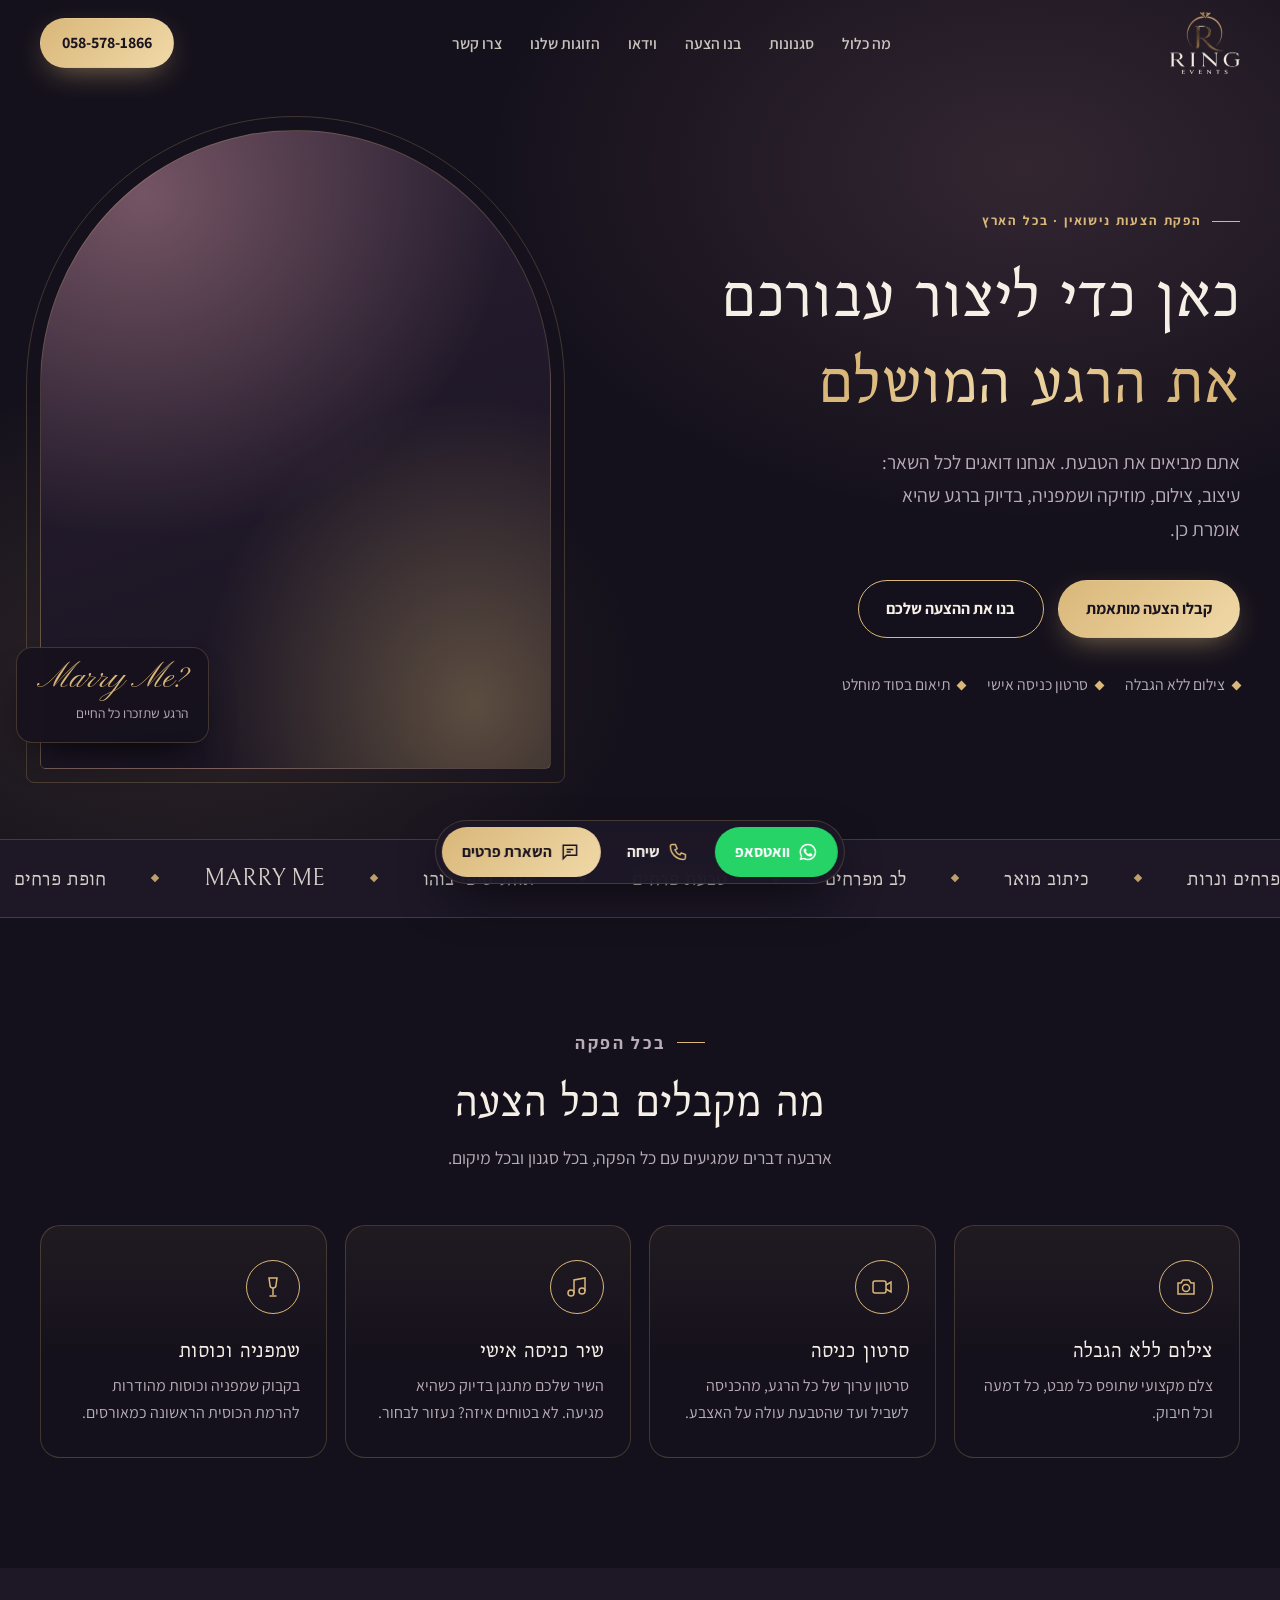
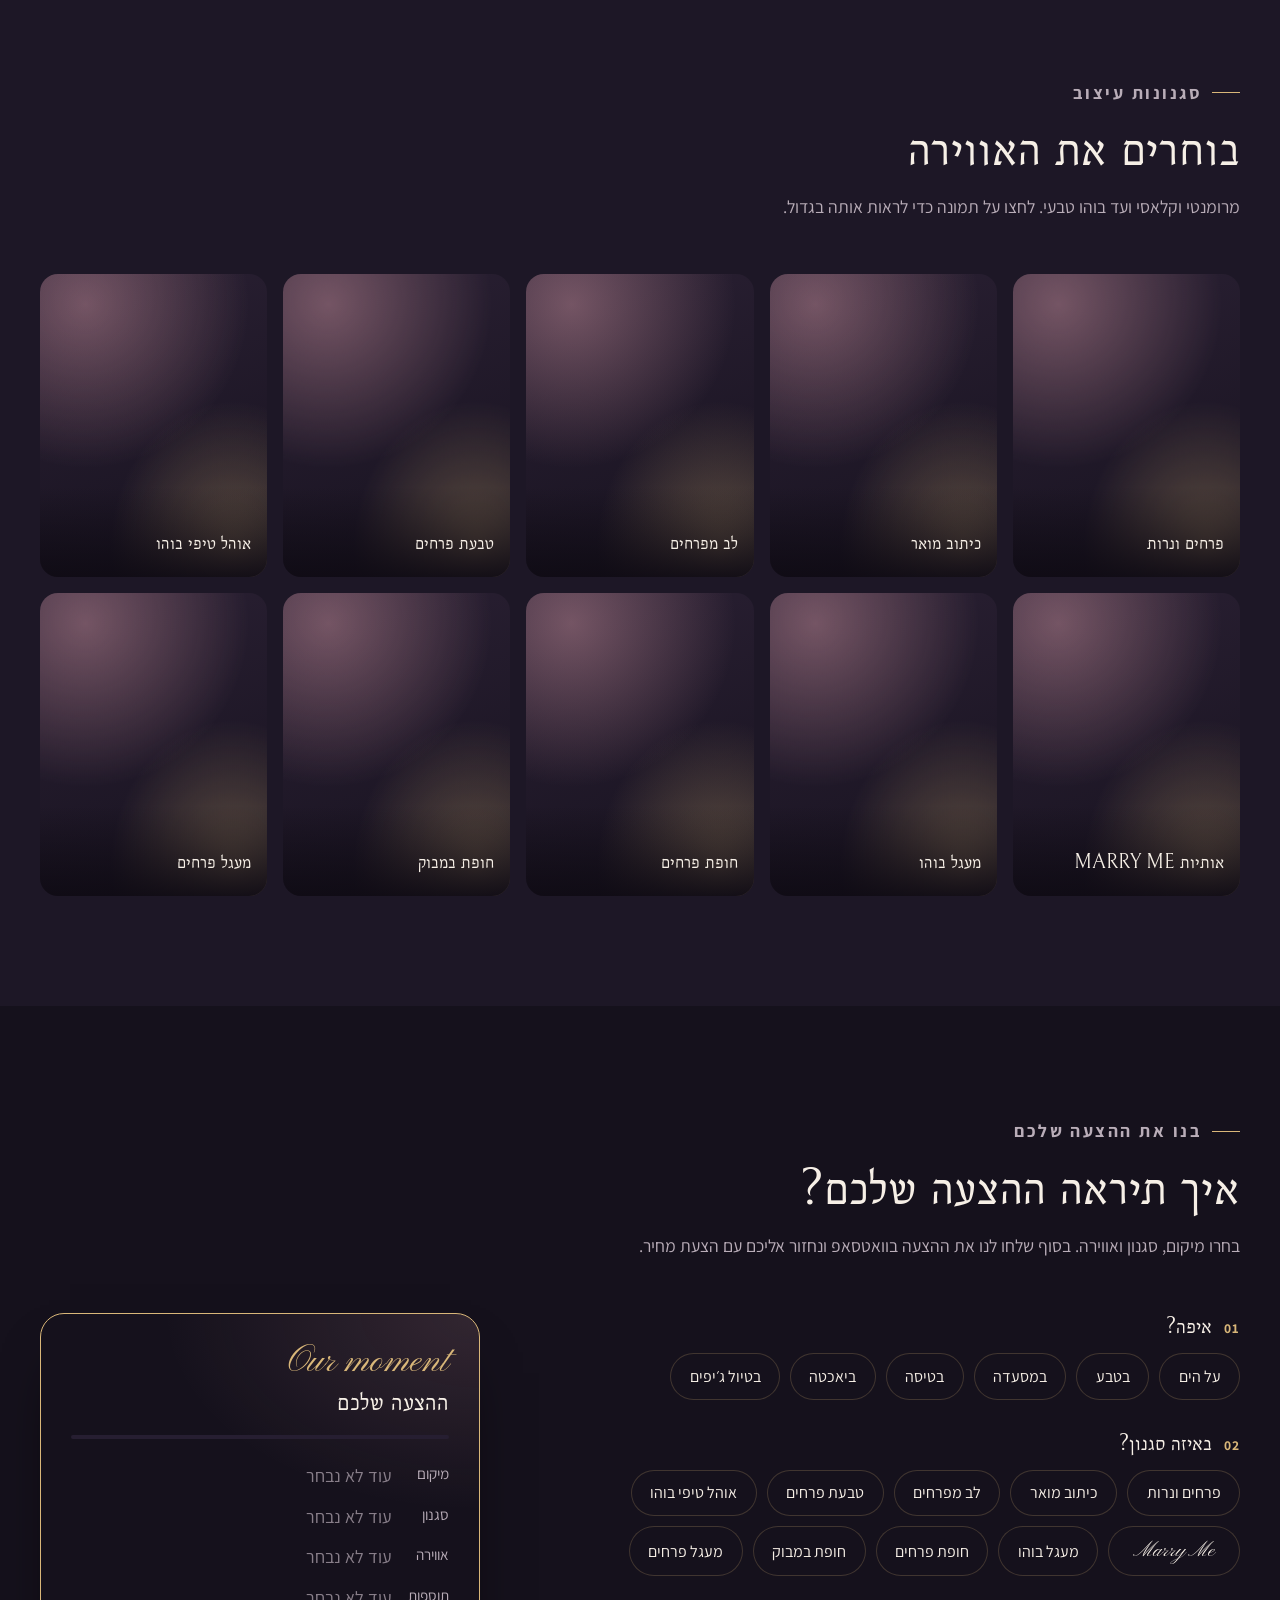
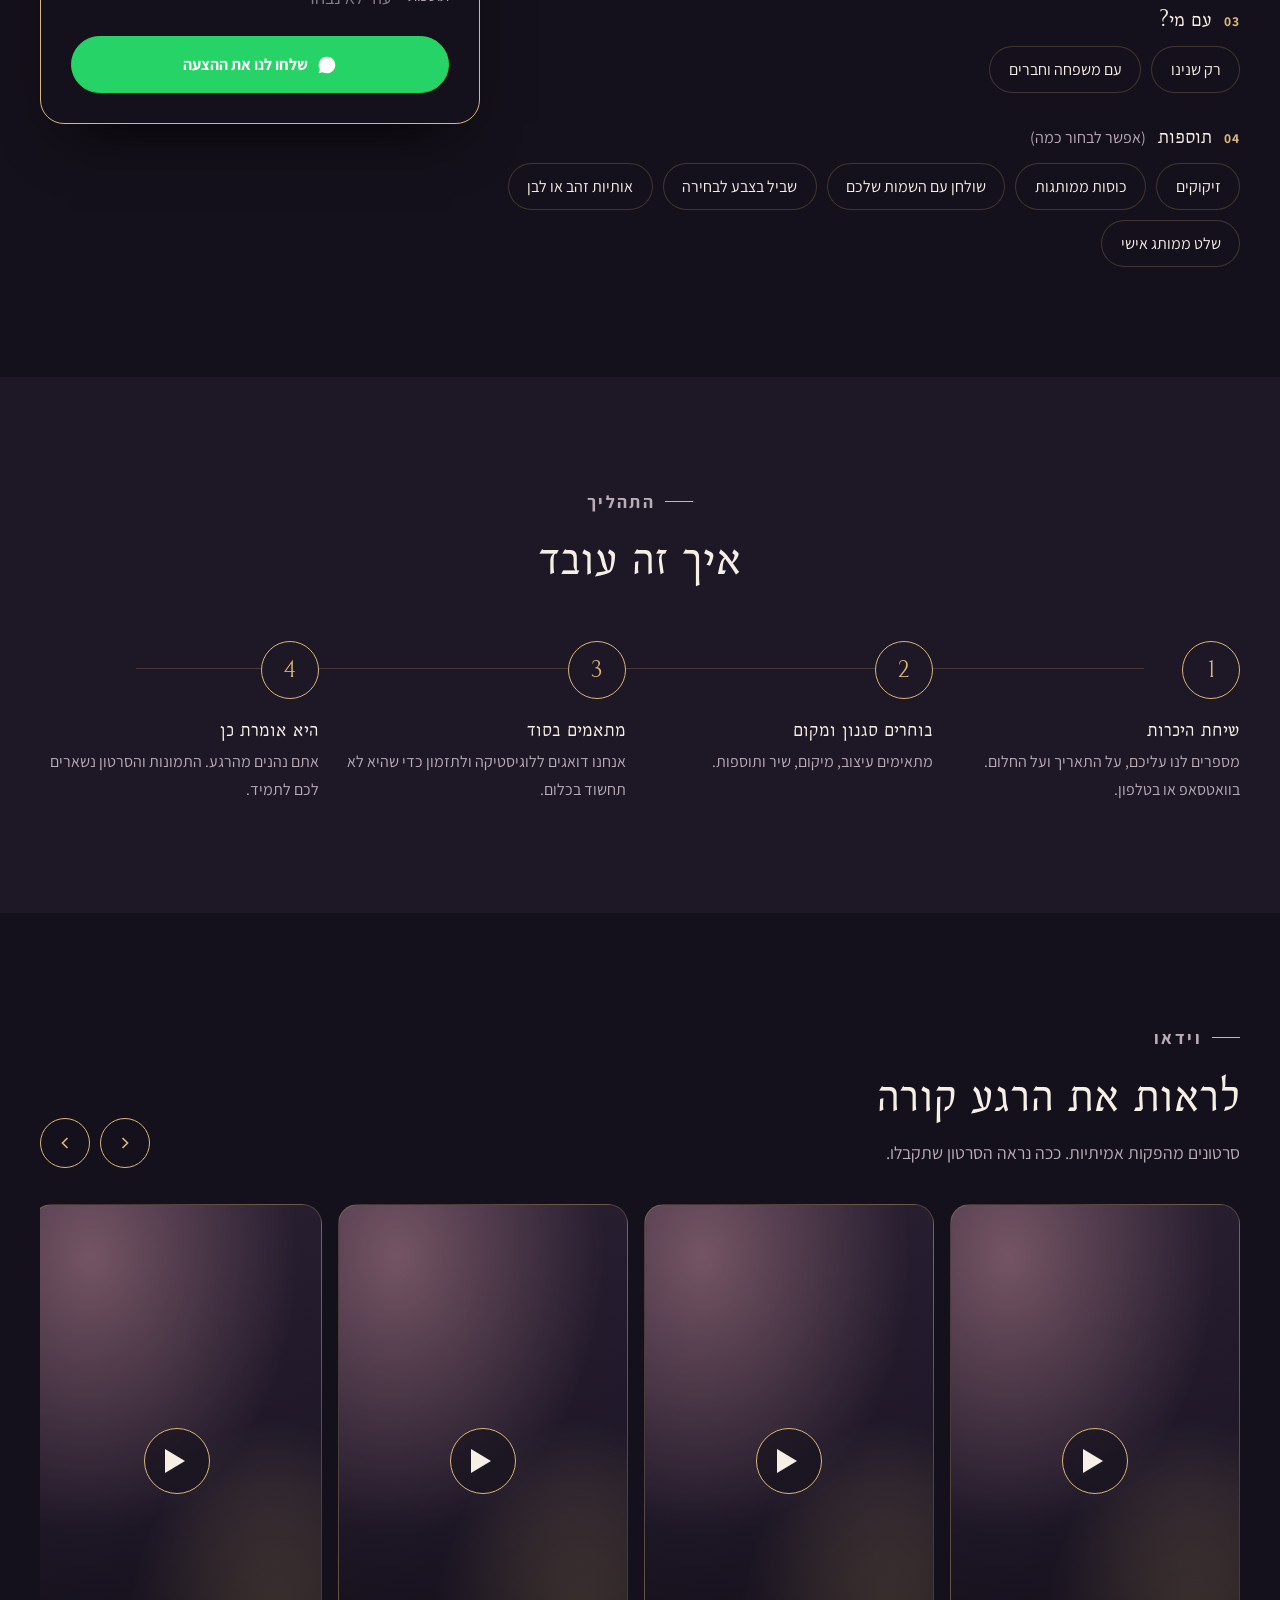
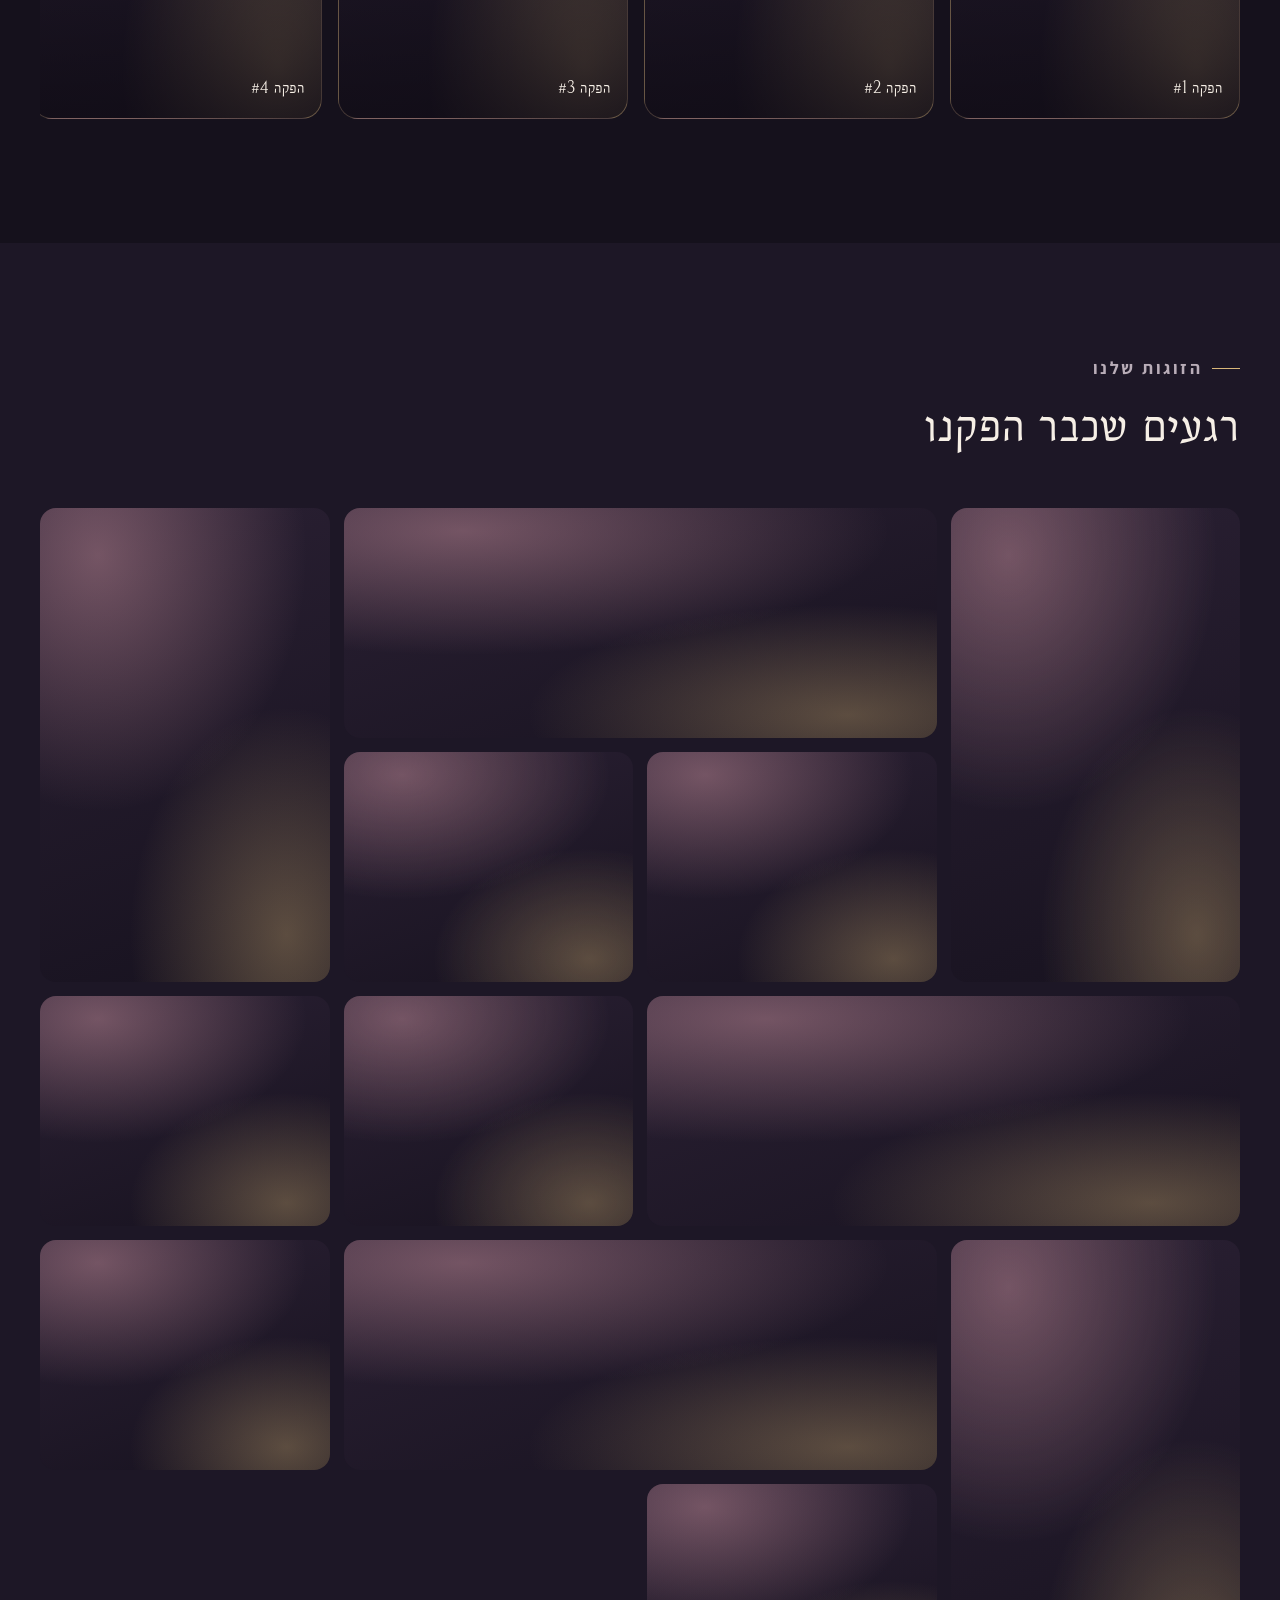
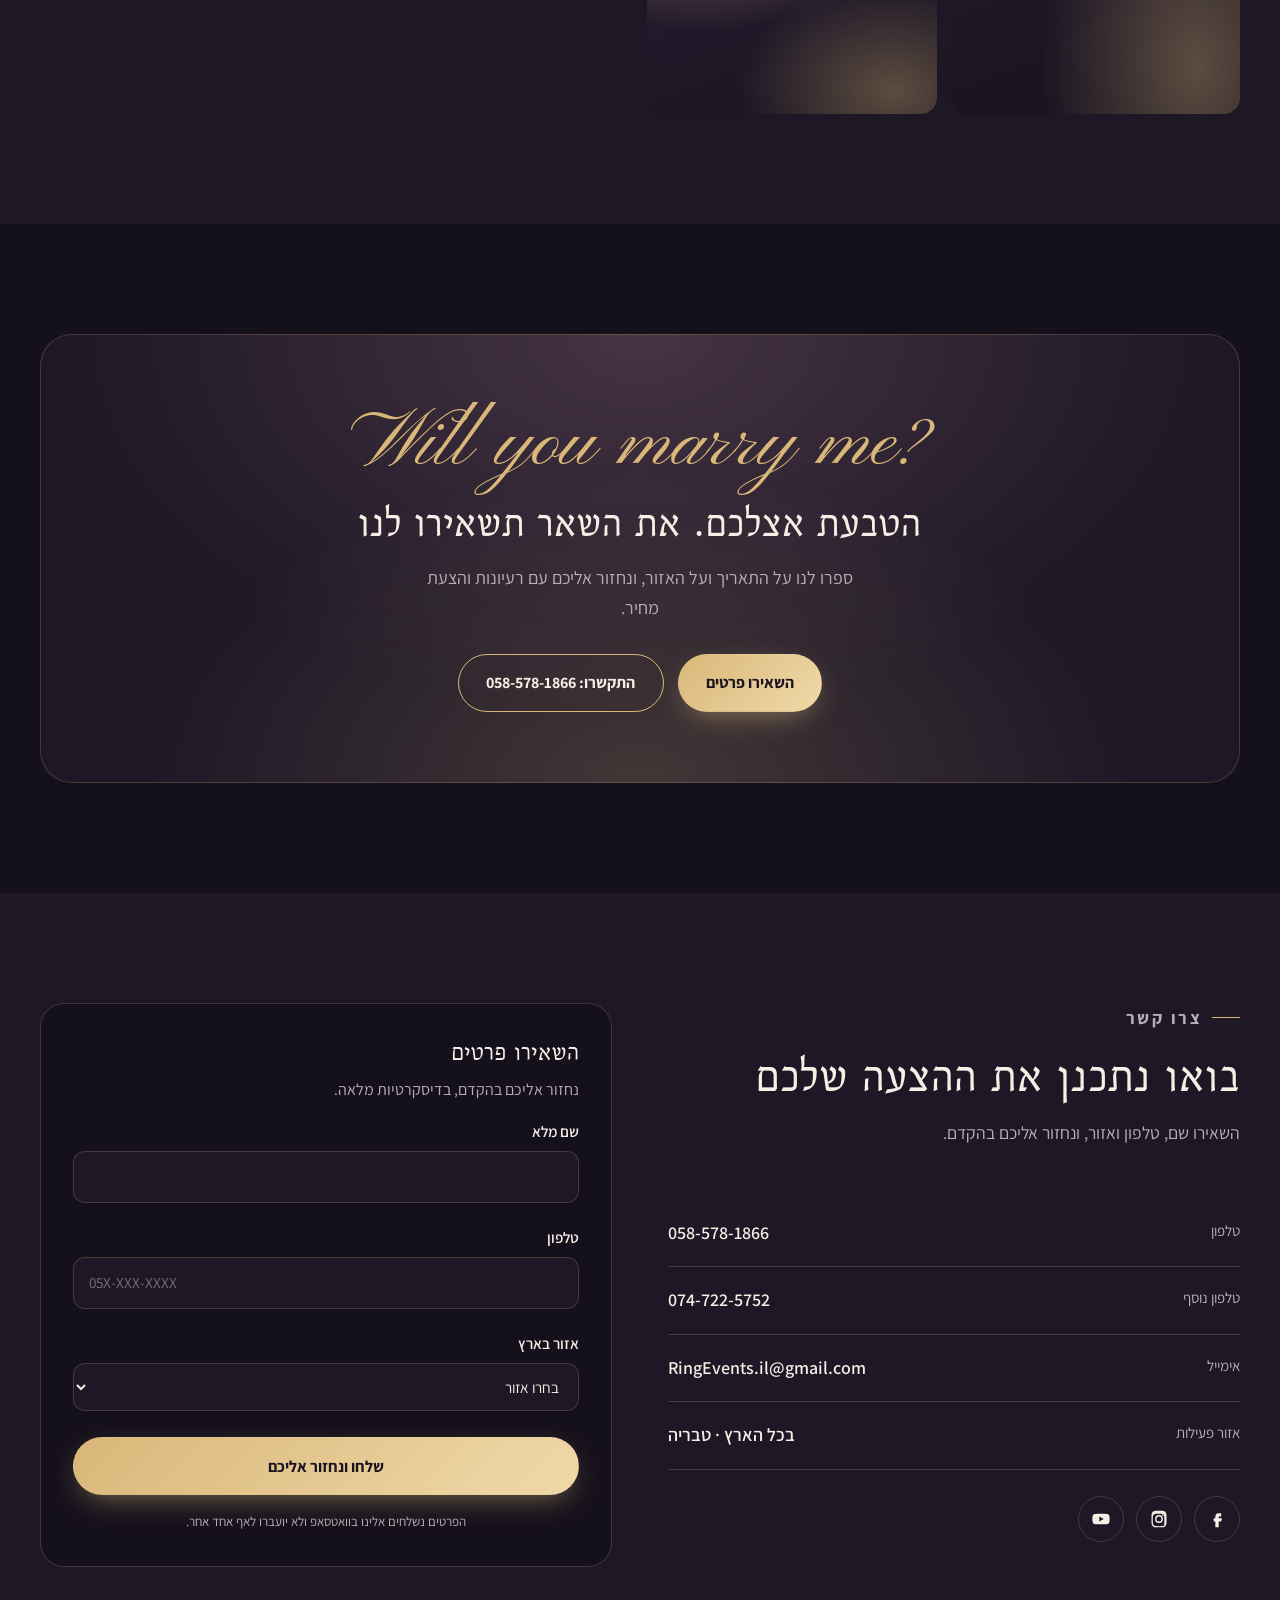
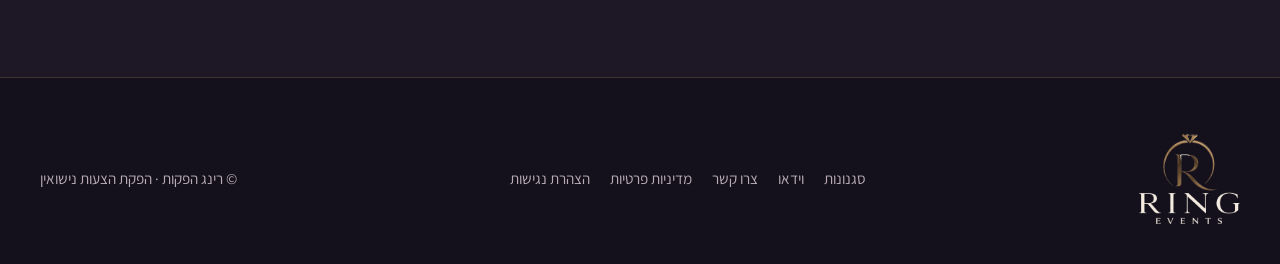
==== commit 9a3c9405: "Fix LTR script headings Co-Authored-By: Claude Opus 5.5 <noreply@anthropic.com> Claude-Session: http" ====
--- a/index.html
+++ b/index.html
@@ -46,6 +46,7 @@
 .wrap{width:min(1200px,100% - 40px);margin-inline:auto}
 .eyebrow{display:inline-flex;align-items:center;gap:10px;color:var(--gold);letter-spacing:.14em;font-size:.82rem;font-weight:700}
 .eyebrow::before{content:"";width:28px;height:1px;background:var(--gold)}
+.script,.stamp span,.opt.script{direction:ltr;unicode-bidi:isolate}
 .gold-text{background:linear-gradient(100deg,var(--gold) 10%,var(--gold-2) 45%,var(--gold) 80%);-webkit-background-clip:text;background-clip:text;color:transparent}
 
 .btn{display:inline-flex;align-items:center;justify-content:center;gap:.55em;padding:.9em 1.7em;border-radius:999px;font-weight:700;text-decoration:none;border:1px solid var(--gold);transition:transform .2s,background .2s,color .2s,box-shadow .2s;font-size:1rem;cursor:pointer;white-space:nowrap}
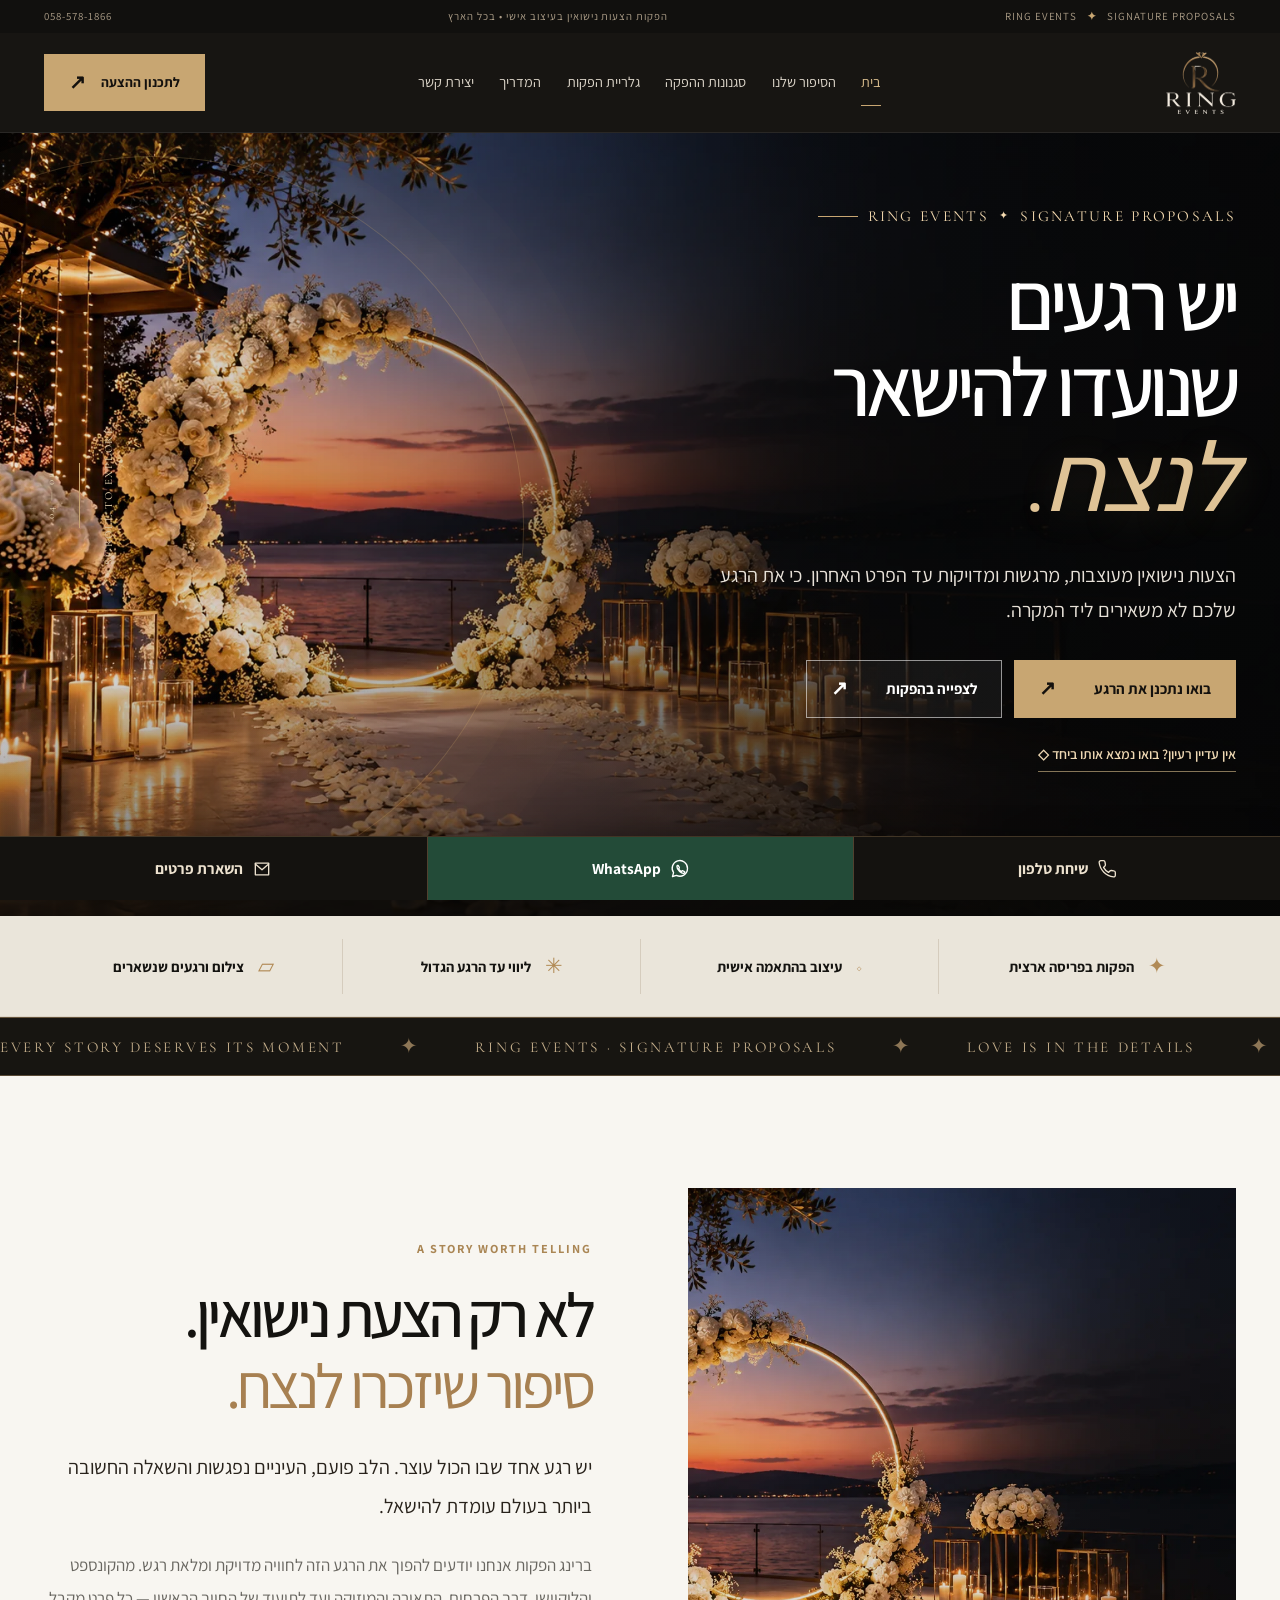
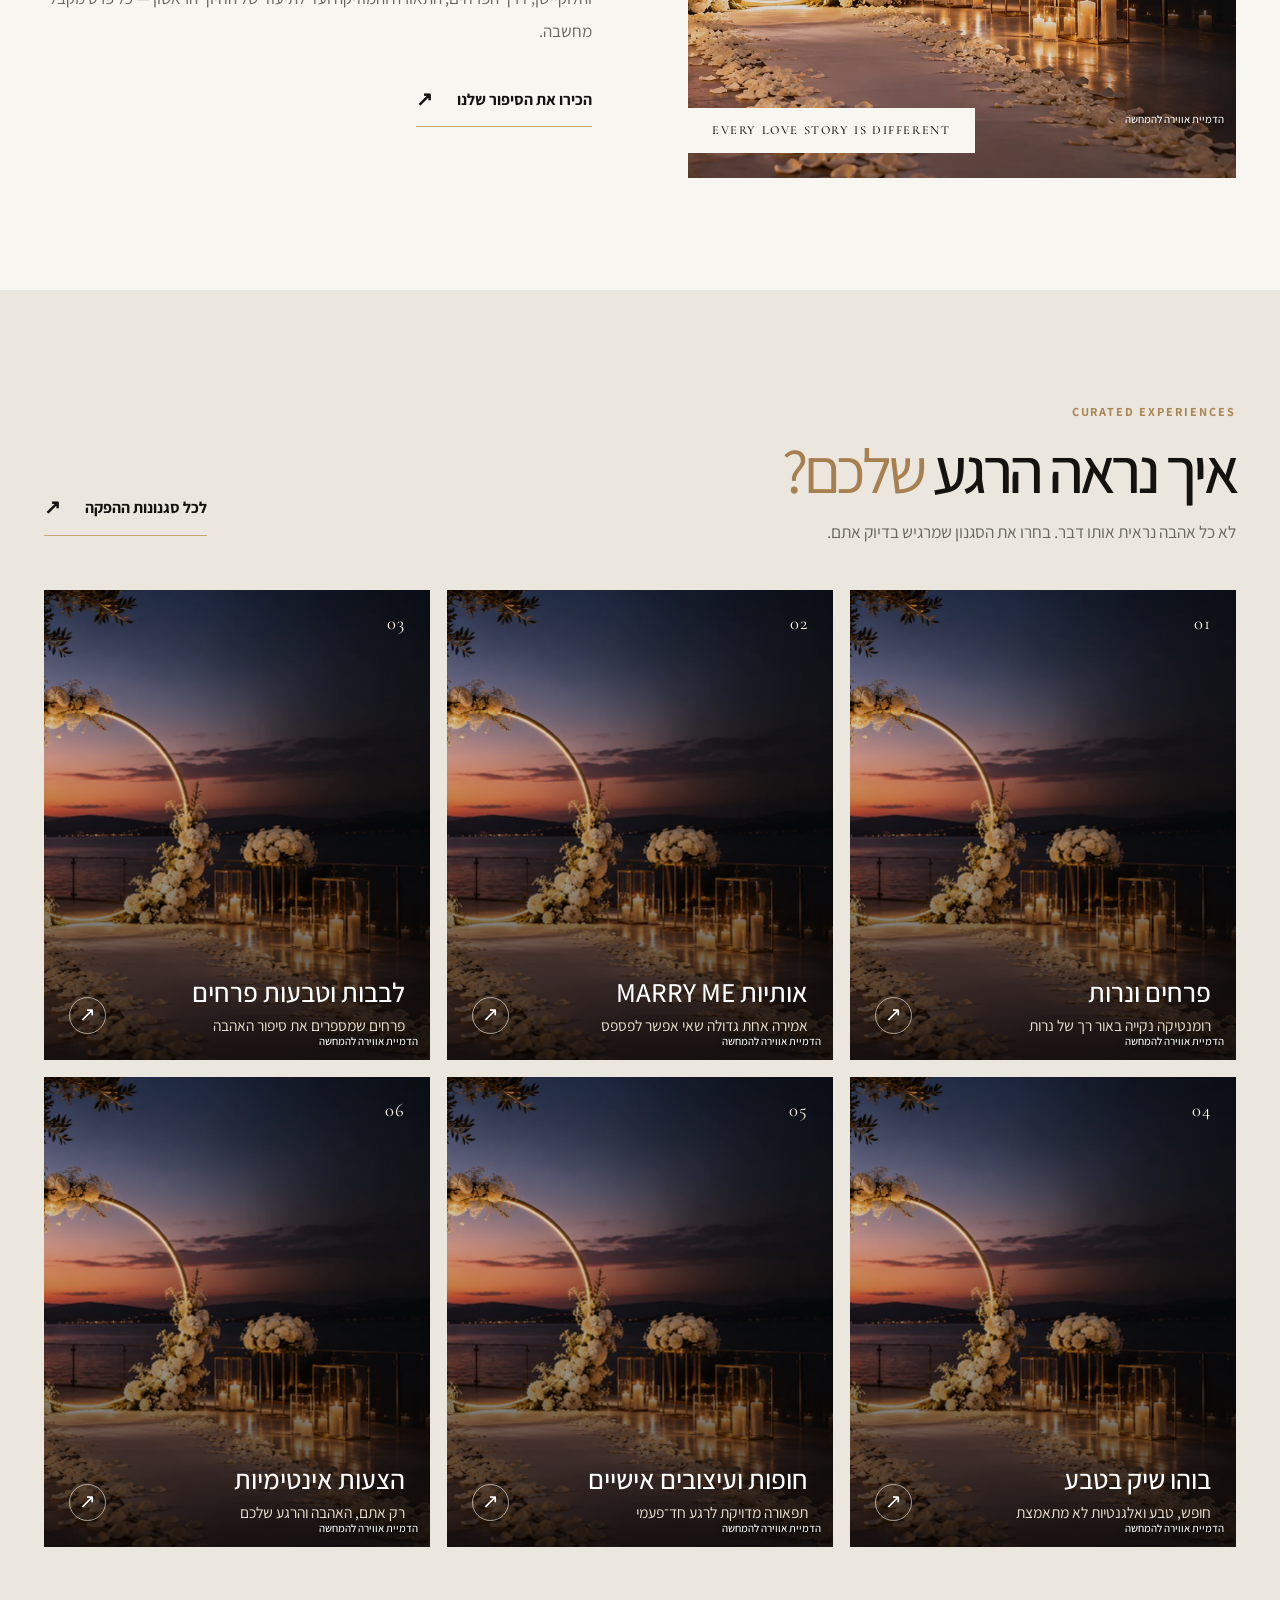
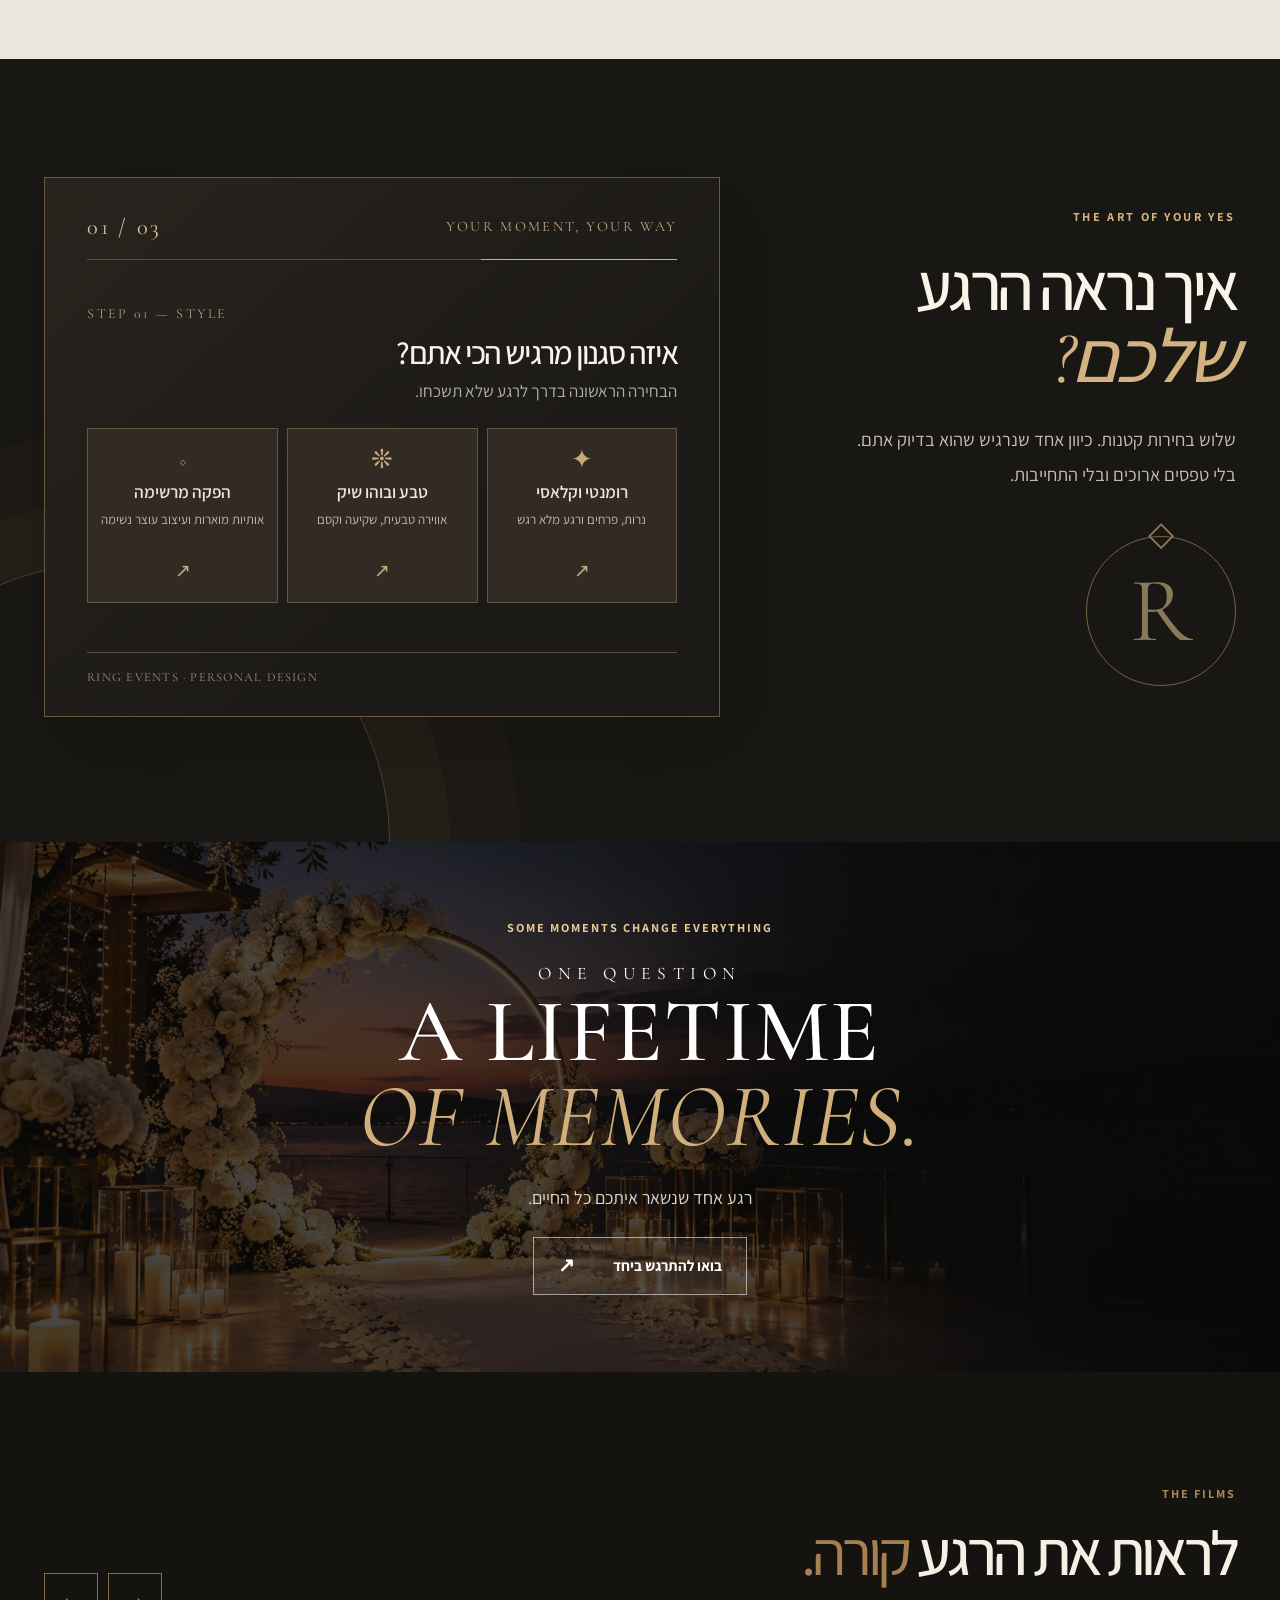
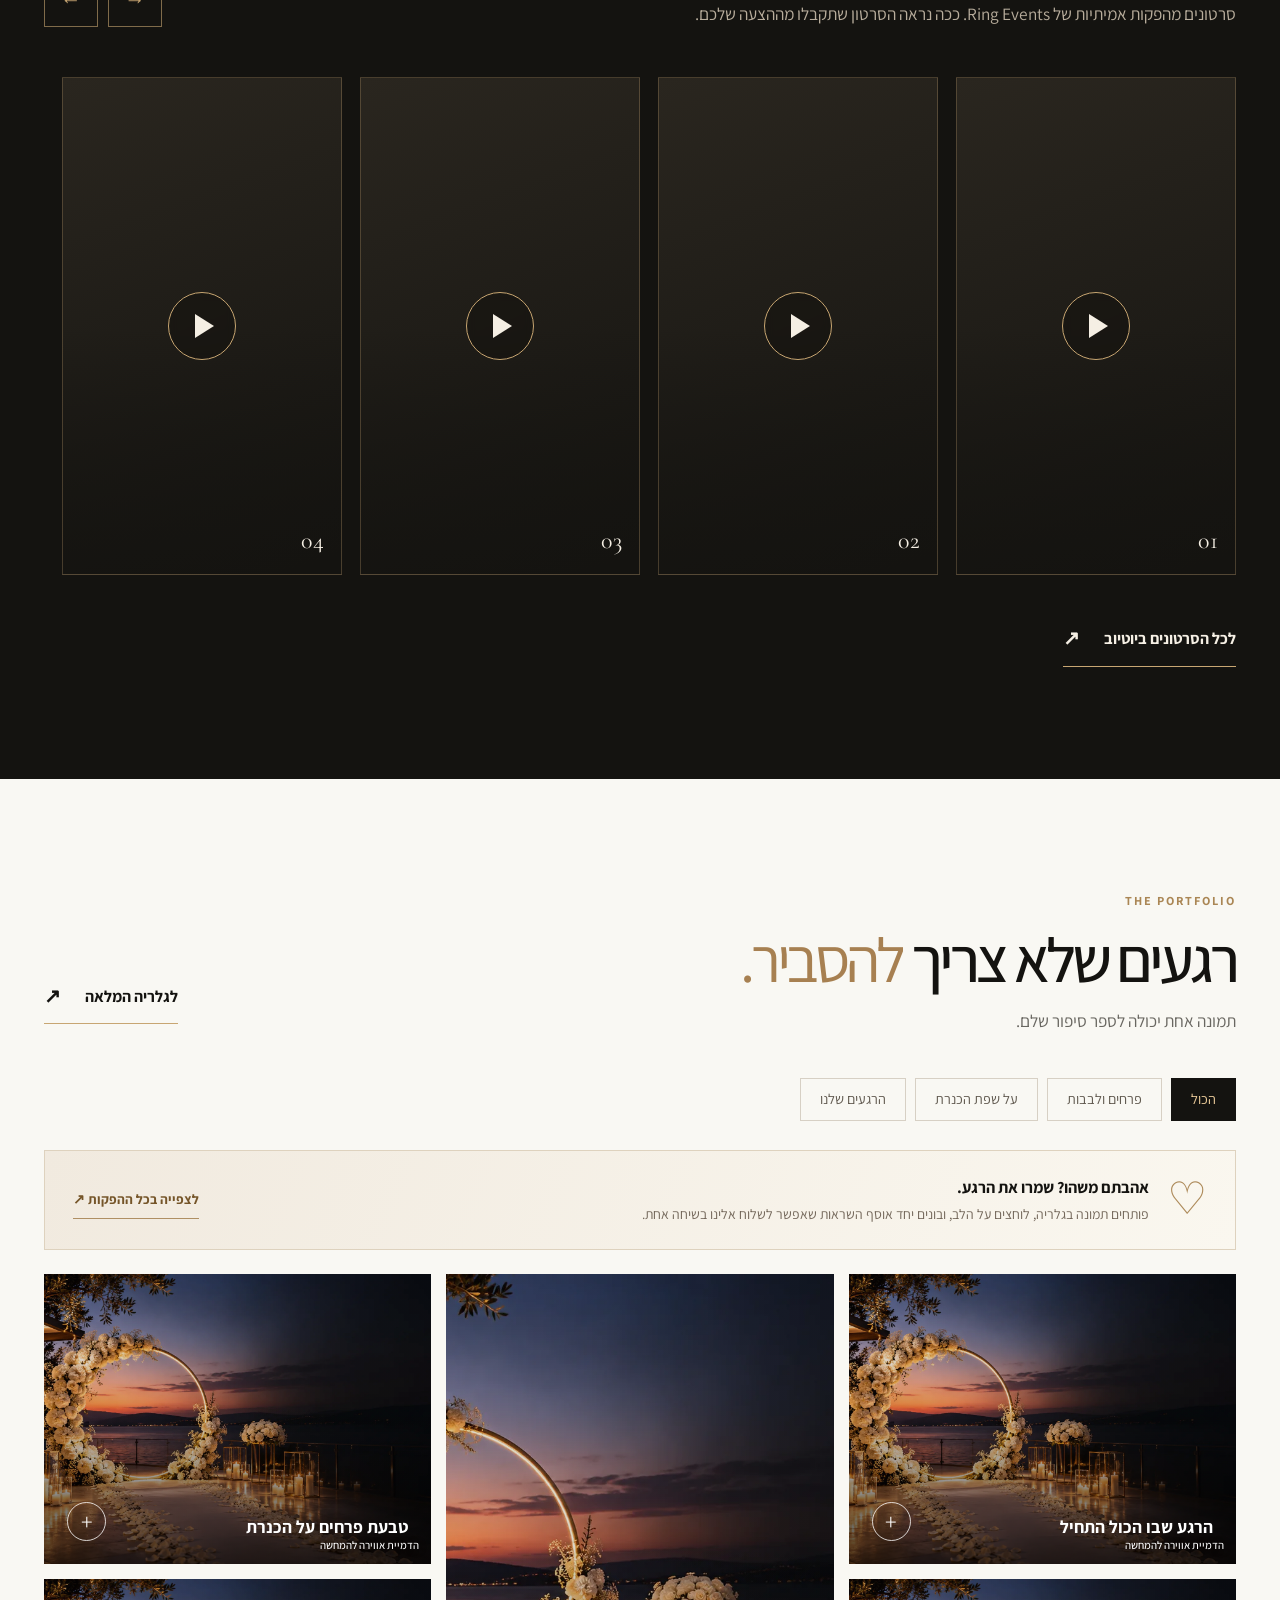
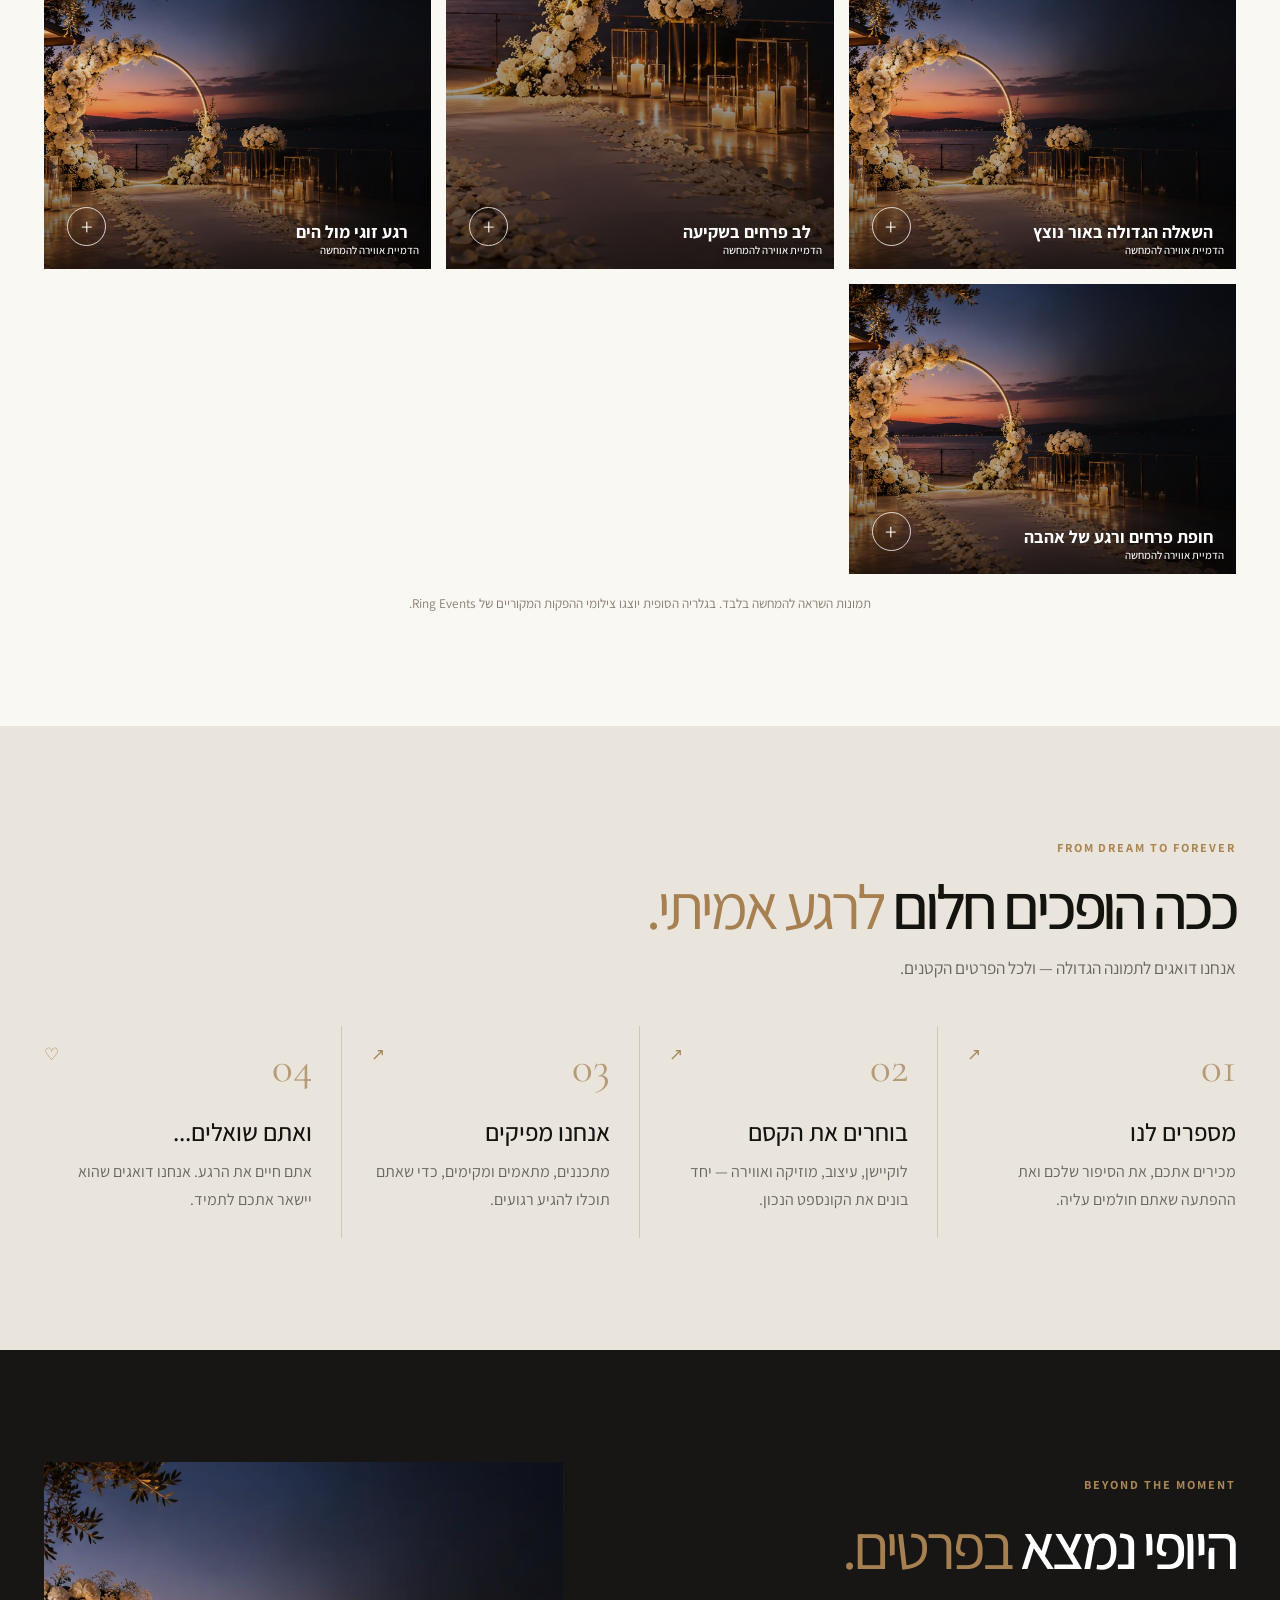
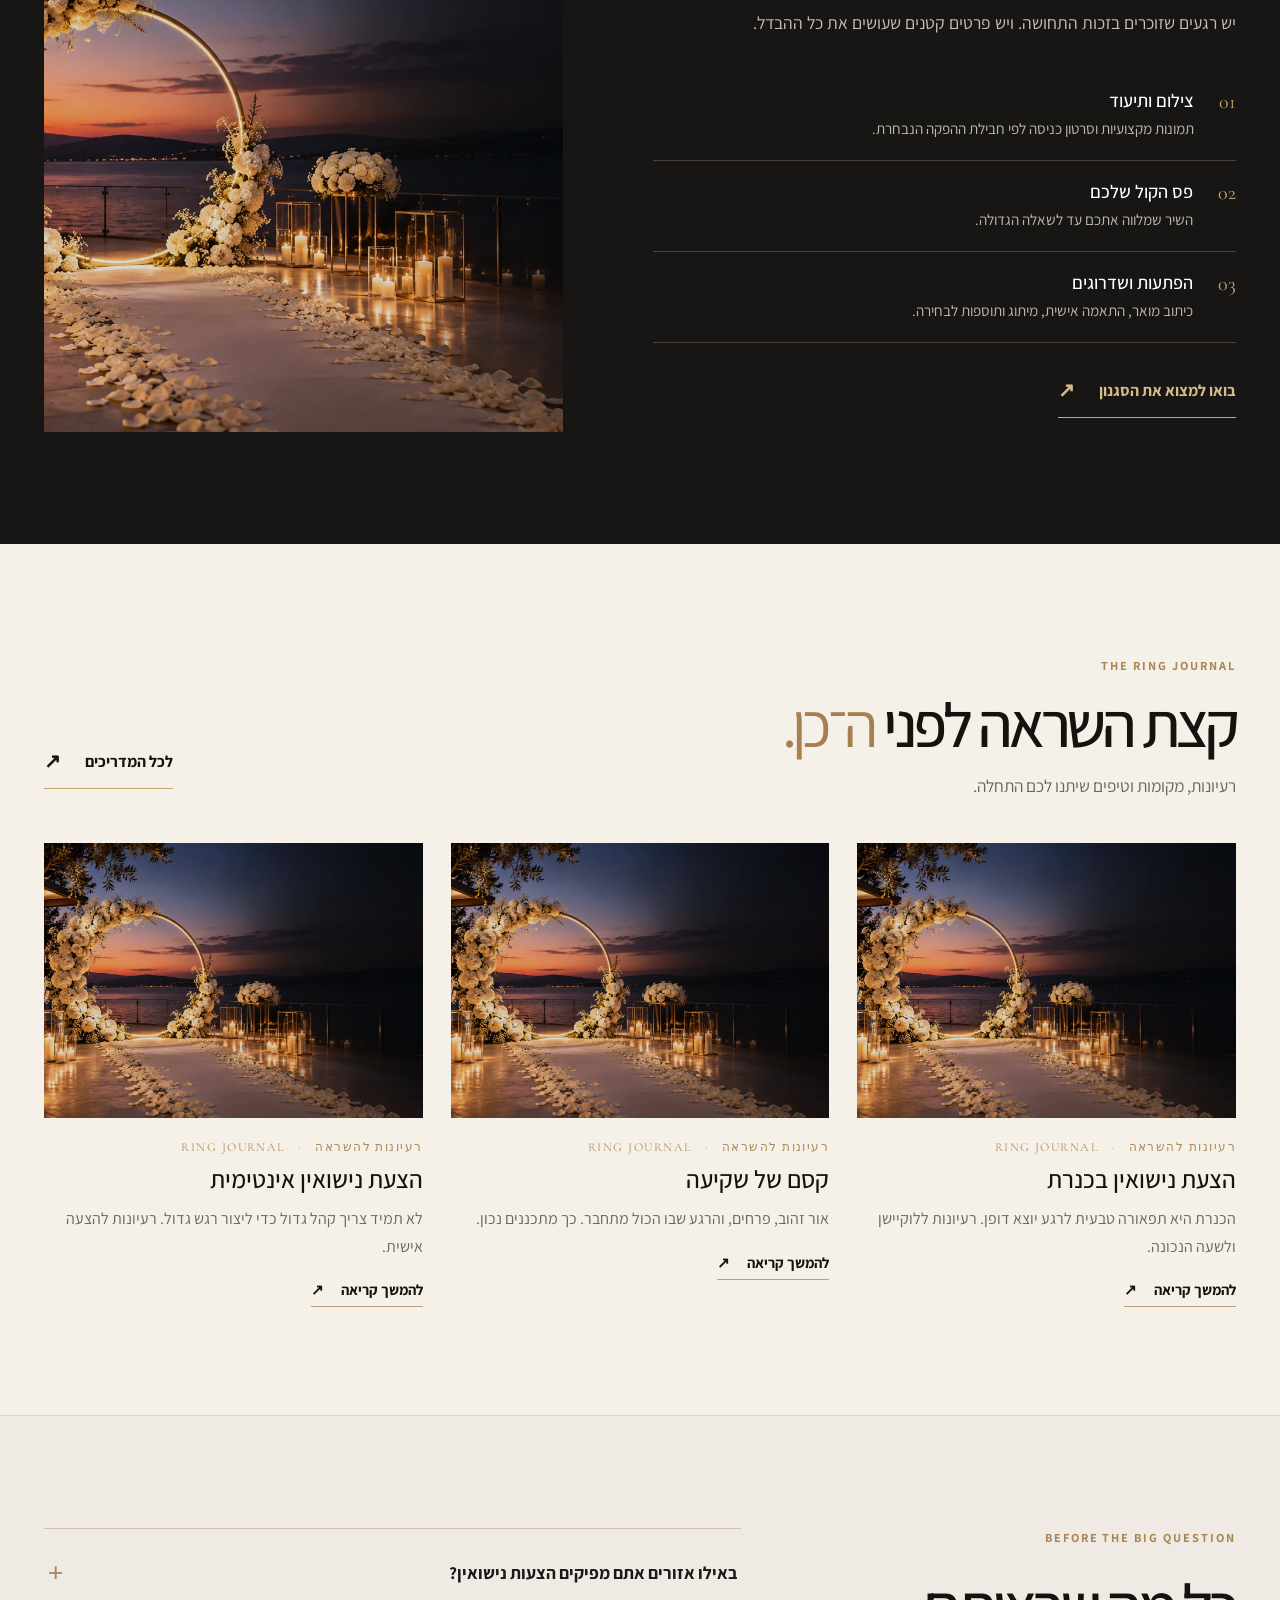
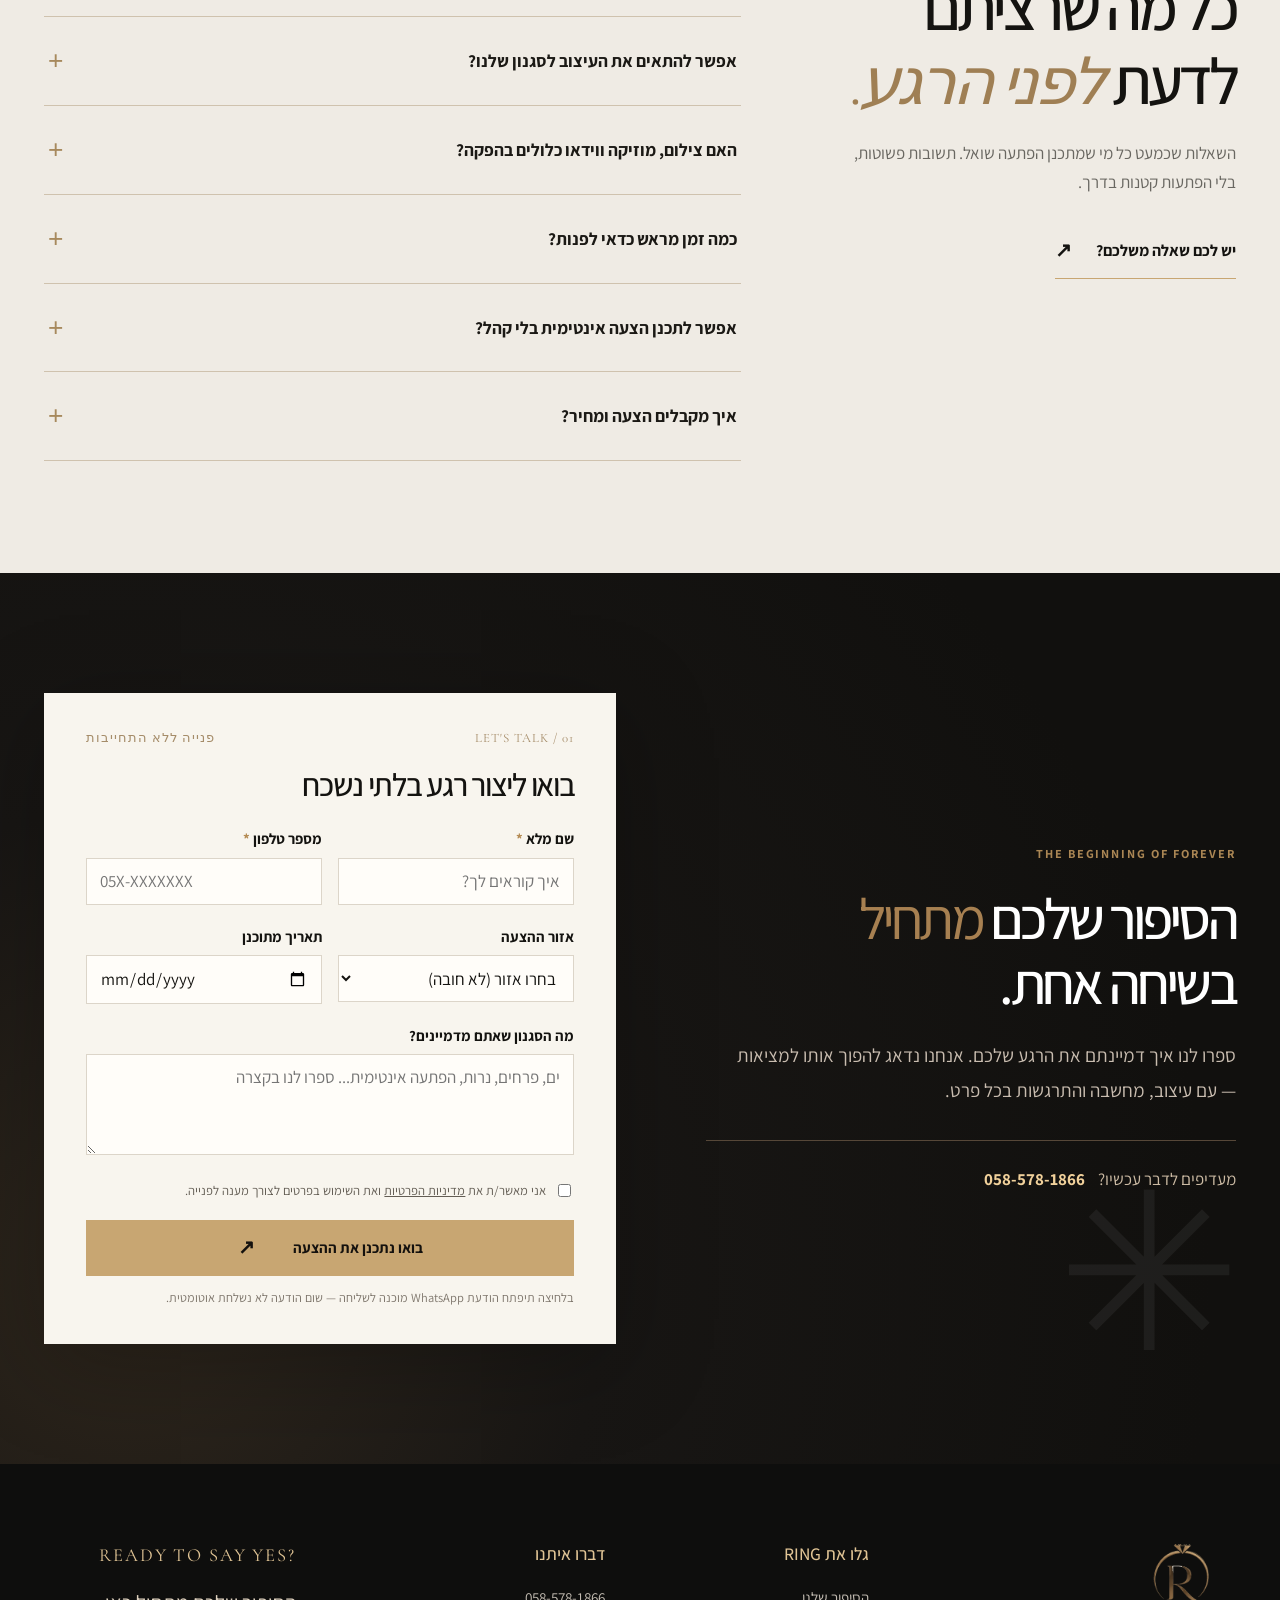
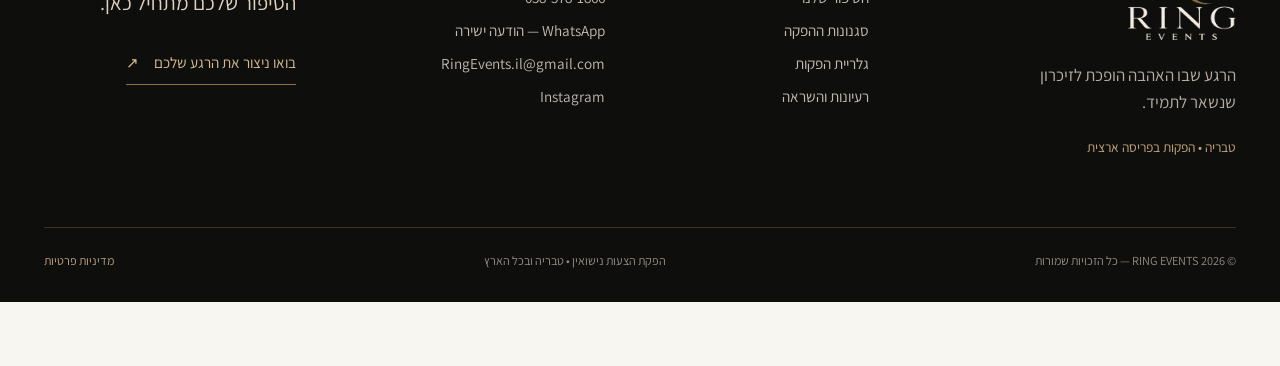
==== commit 75ca83f1: "Merge: editorial V3 multi-page site + real logo, films, 1,200 offer exit form, correct WhatsApp Co-A" ====
--- a/index.html
+++ b/index.html
@@ -1,741 +1,87 @@
 <!DOCTYPE html>
-<html lang="he" dir="rtl">
-<head>
-<meta charset="utf-8">
-<meta name="viewport" content="width=device-width, initial-scale=1">
-<title>רינג הפקות | הפקת הצעות נישואין בכל הארץ</title>
-<meta name="description" content="רינג הפקות – הפקת הצעות נישואין מרגשות בכל הארץ. צילום ללא הגבלה, סרטון כניסה אישי, שיר לבחירתכם ושמפניה בכל הפקה. על הים, בטבע, במסעדה, בטיסה או ביאכטה.">
-<meta name="theme-color" content="#15111c">
-<meta property="og:type" content="website">
-<meta property="og:title" content="רינג הפקות – הצעות נישואין מרגשות">
-<meta property="og:description" content="כאן כדי ליצור עבורכם את הרגע המושלם. הפקת הצעות נישואין בכל הארץ.">
-<meta property="og:image" content="https://ringevents.co.il/wp-content/uploads/2024/11/IMG_5479-scaled-e1731613834929.jpg">
-<link rel="icon" type="image/png" href="logo-light.png">
-<link rel="preconnect" href="https://fonts.googleapis.com">
-<link rel="preconnect" href="https://fonts.gstatic.com" crossorigin>
-<link href="https://fonts.googleapis.com/css2?family=Bellefair&family=Assistant:wght@300;400;600;700;800&family=Pinyon+Script&display=swap" rel="stylesheet">
-<script type="application/ld+json">
-{"@context":"https://schema.org","@type":"LocalBusiness","name":"רינג הפקות","alternateName":"Ring Events","description":"הפקת הצעות נישואין בכל הארץ","telephone":"+972-58-578-1866","email":"RingEvents.il@gmail.com","address":{"@type":"PostalAddress","addressLocality":"טבריה","addressCountry":"IL"},"areaServed":"IL","url":"https://ringevents.co.il/","image":"https://ringevents.co.il/wp-content/uploads/2024/11/IMG_5479-scaled-e1731613834929.jpg","sameAs":["https://www.facebook.com/RingEvents.il","https://www.instagram.com/ring_events_","https://www.youtube.com/channel/UC25QVVGlGbdLrEeHdpeA7HQ"]}
-</script>
-<style>
-:root{
-  /* כיוון: ערב שקיעה – לילה עמוק, זהב שמפניה, ורוד פרחים. פריסה: מסכים רחבים, קשתות כמו טבעת, תנועה עדינה */
-  --night:#15111c;
-  --night-2:#1d1726;
-  --night-3:#261e31;
-  --ink:#f6efe6;
-  --muted:#b9adb8;
-  --gold:#d9b779;
-  --gold-2:#f0d9a8;
-  --blush:#e7a6b1;
-  --line:rgba(217,183,121,.22);
-  --display:"Bellefair","Frank Ruhl Libre",Georgia,serif;
-  --body:"Assistant","Heebo",Arial,sans-serif;
-  --script:"Pinyon Script",cursive;
-  --bar-h:0px;
-  color-scheme:dark;
-}
-*{box-sizing:border-box;margin:0;padding:0}
-html{scroll-behavior:smooth;scroll-padding-top:90px}
-body{background:var(--night);color:var(--ink);font-family:var(--body);font-size:18px;line-height:1.7;padding-bottom:var(--bar-h);overflow-x:hidden}
-img{max-width:100%;display:block}
-a{color:inherit}
-button{font:inherit;color:inherit}
-:focus-visible{outline:2px solid var(--gold);outline-offset:3px}
-h1,h2,h3{font-family:var(--display);font-weight:400;line-height:1.12;text-wrap:balance}
-.wrap{width:min(1200px,100% - 40px);margin-inline:auto}
-.eyebrow{display:inline-flex;align-items:center;gap:10px;color:var(--gold);letter-spacing:.14em;font-size:.82rem;font-weight:700}
-.eyebrow::before{content:"";width:28px;height:1px;background:var(--gold)}
-.script,.stamp span,.opt.script{direction:ltr;unicode-bidi:isolate}
-.gold-text{background:linear-gradient(100deg,var(--gold) 10%,var(--gold-2) 45%,var(--gold) 80%);-webkit-background-clip:text;background-clip:text;color:transparent}
-
-.btn{display:inline-flex;align-items:center;justify-content:center;gap:.55em;padding:.9em 1.7em;border-radius:999px;font-weight:700;text-decoration:none;border:1px solid var(--gold);transition:transform .2s,background .2s,color .2s,box-shadow .2s;font-size:1rem;cursor:pointer;white-space:nowrap}
-.btn svg{width:20px;height:20px;flex:none}
-.btn-gold{background:linear-gradient(135deg,var(--gold),var(--gold-2));color:#1a1420;border-color:transparent;box-shadow:0 10px 30px -10px rgba(217,183,121,.6)}
-.btn-gold:hover{transform:translateY(-2px);box-shadow:0 14px 34px -10px rgba(217,183,121,.8)}
-.btn-ghost{background:transparent;color:var(--ink)}
-.btn-ghost:hover{background:rgba(217,183,121,.12)}
-.btn-wa{background:#25d366;border-color:#25d366;color:#fff}
-.btn-wa:hover{transform:translateY(-2px)}
-
-.ph{position:relative;overflow:hidden;background:
-  radial-gradient(120% 90% at 20% 10%,rgba(231,166,177,.4),transparent 60%),
-  radial-gradient(90% 80% at 85% 90%,rgba(217,183,121,.35),transparent 60%),
-  linear-gradient(160deg,#2a2033,#17121f)}
-.ph img{width:100%;height:100%;object-fit:cover;transition:transform .8s ease}
-
-.rv{transition:opacity .9s ease,transform .9s ease}
-.js .rv.pre{opacity:0;transform:translateY(24px)}
-
-/* header */
-header{position:fixed;inset-inline:0;top:0;z-index:40;transition:background .3s,border-color .3s;border-bottom:1px solid transparent}
-header.solid{background:rgba(21,17,28,.9);backdrop-filter:blur(12px);border-color:var(--line)}
-.nav{display:flex;align-items:center;justify-content:space-between;gap:20px;padding:12px 0}
-.logo img{height:62px;width:auto}
-.nav ul{display:flex;gap:28px;list-style:none}
-.nav ul a{text-decoration:none;color:var(--ink);opacity:.8;font-weight:600;font-size:.98rem;position:relative}
-.nav ul a::after{content:"";position:absolute;inset-inline:0;bottom:-4px;height:1px;background:var(--gold);transform:scaleX(0);transition:transform .25s}
-.nav ul a:hover{opacity:1}
-.nav ul a:hover::after{transform:scaleX(1)}
-.nav .btn{padding:.65em 1.3em}
-@media (max-width:960px){.nav ul{display:none}.logo img{height:52px}}
-
-/* hero */
-.hero{position:relative;padding:130px 0 70px;isolation:isolate}
-.hero::before{content:"";position:absolute;inset:0;z-index:-1;background:
-  radial-gradient(60% 60% at 80% 20%,rgba(231,166,177,.14),transparent 70%),
-  radial-gradient(50% 50% at 15% 80%,rgba(217,183,121,.12),transparent 70%)}
-.hero-grid{display:grid;grid-template-columns:1.1fr .9fr;gap:64px;align-items:center}
-.hero h1{font-size:clamp(2.7rem,6vw,5.2rem);margin:18px 0 0}
-.hero h1 .gold-text{display:inline-block}
-.hero .lead{color:var(--muted);font-size:1.22rem;max-width:36ch;margin:24px 0 34px}
-.hero .ctas{display:flex;flex-wrap:wrap;gap:14px}
-.ticks{display:flex;flex-wrap:wrap;gap:10px 22px;margin-top:34px;list-style:none;color:var(--muted);font-size:.98rem}
-.ticks li{display:flex;align-items:center;gap:8px}
-.ticks li::before{content:"";width:7px;height:7px;transform:rotate(45deg);background:var(--gold)}
-.arch{position:relative}
-.arch .ph{aspect-ratio:4/5;border-radius:999px 999px 22px 22px;border:1px solid var(--line)}
-.arch::before{content:"";position:absolute;inset:-14px;border:1px solid var(--line);border-radius:999px 999px 30px 30px;pointer-events:none}
-.stamp{position:absolute;bottom:26px;inset-inline-end:-24px;background:rgba(21,17,28,.86);backdrop-filter:blur(6px);border:1px solid var(--line);border-radius:16px;padding:14px 20px;box-shadow:0 20px 40px -20px #000}
-.stamp span{font-family:var(--script);font-size:2.2rem;color:var(--gold);line-height:1;display:block}
-.stamp small{color:var(--muted);font-size:.85rem}
-@media (max-width:900px){.hero{padding-top:100px}.hero-grid{grid-template-columns:1fr;gap:40px}.arch{order:-1;max-width:420px;margin-inline:auto;width:100%}.arch .ph{aspect-ratio:1/1.05}.stamp{inset-inline-end:8px}}
-
-/* marquee */
-.marquee{border-block:1px solid var(--line);background:var(--night-2);overflow:hidden;padding:18px 0}
-.marquee-track{display:flex;gap:46px;width:max-content;animation:mq 40s linear infinite}
-.marquee span{font-family:var(--display);font-size:1.5rem;color:var(--ink);opacity:.85;display:flex;align-items:center;gap:46px;white-space:nowrap}
-.marquee span::after{content:"";width:6px;height:6px;transform:rotate(45deg);background:var(--gold)}
-@keyframes mq{to{transform:translateX(50%)}}
-
-section{padding:110px 0}
-.head{display:flex;flex-direction:column;gap:12px;margin-bottom:52px;max-width:680px}
-.head.center{margin-inline:auto;text-align:center;align-items:center}
-.head h2{font-size:clamp(2.1rem,4.4vw,3.4rem)}
-.head p{color:var(--muted);font-size:1.1rem}
-.alt{background:var(--night-2)}
-
-/* included */
-.incl{display:grid;grid-template-columns:repeat(4,1fr);gap:18px}
-.incl article{position:relative;padding:34px 26px 30px;border:1px solid var(--line);border-radius:20px;background:linear-gradient(180deg,rgba(217,183,121,.06),transparent 60%);transition:transform .3s,border-color .3s}
-.incl article:hover{transform:translateY(-6px);border-color:rgba(217,183,121,.5)}
-.incl .ic{width:54px;height:54px;border-radius:50%;border:1px solid var(--gold);display:grid;place-items:center;margin-bottom:22px}
-.incl .ic svg{width:24px;height:24px;stroke:var(--gold);fill:none;stroke-width:1.5}
-.incl h3{font-size:1.6rem;margin-bottom:8px}
-.incl p{color:var(--muted);font-size:1rem}
-@media (max-width:960px){.incl{grid-template-columns:1fr 1fr}}
-@media (max-width:520px){.incl{grid-template-columns:1fr}}
-
-/* styles gallery */
-.style-grid{display:grid;grid-template-columns:repeat(5,1fr);gap:16px}
-.style-card{all:unset;cursor:zoom-in;display:block;position:relative;border-radius:18px;overflow:hidden;aspect-ratio:3/4}
-.style-card .ph{position:absolute;inset:0}
-.style-card:hover img{transform:scale(1.06)}
-.style-card .cap{position:absolute;inset-inline:0;bottom:0;padding:40px 16px 16px;background:linear-gradient(0deg,rgba(15,11,20,.92),transparent);font-family:var(--display);font-size:1.25rem}
-.style-card:focus-visible{outline:2px solid var(--gold);outline-offset:3px}
-@media (max-width:1000px){.style-grid{grid-template-columns:repeat(3,1fr)}}
-@media (max-width:600px){.style-grid{grid-template-columns:repeat(2,1fr);gap:10px}}
-
-/* builder */
-.builder{display:grid;grid-template-columns:1.25fr .75fr;gap:28px;align-items:start}
-.b-steps{display:flex;flex-direction:column;gap:30px}
-.b-step h3{font-size:1.45rem;display:flex;align-items:baseline;gap:12px;margin-bottom:14px}
-.b-step h3 small{font-family:var(--body);font-size:.85rem;color:var(--gold);font-weight:700;letter-spacing:.08em}
-.b-step h3 em{font-family:var(--body);font-style:normal;font-size:1rem;color:var(--muted)}
-.opts{display:flex;flex-wrap:wrap;gap:10px}
-.opt{cursor:pointer;border:1px solid var(--line);background:var(--night);border-radius:999px;padding:.55em 1.15em;font-size:1rem;transition:all .2s}
-.opt:hover{border-color:var(--gold)}
-.opt[aria-pressed="true"]{background:var(--gold);color:#1a1420;border-color:var(--gold);font-weight:700}
-.opt.script{font-family:var(--script);font-size:1.3rem;padding:.3em 1.15em}
-.summary{position:sticky;top:100px;border:1px solid var(--gold);border-radius:24px;padding:30px;background:radial-gradient(120% 80% at 100% 0%,rgba(231,166,177,.14),transparent 60%),var(--night);box-shadow:0 30px 60px -30px #000}
-.summary .script{font-family:var(--script);color:var(--gold);font-size:2.3rem;line-height:1}
-.summary h3{font-size:1.7rem;margin:6px 0 18px}
-.summary dl{display:grid;grid-template-columns:auto 1fr;gap:10px 16px;margin-bottom:22px}
-.summary dt{color:var(--muted);font-size:.95rem}
-.summary dd{font-weight:600}
-.summary dd.empty{color:var(--muted);font-weight:400;opacity:.7}
-.summary .meter{height:4px;border-radius:4px;background:var(--night-3);overflow:hidden;margin-bottom:22px}
-.summary .meter i{display:block;height:100%;width:0;background:linear-gradient(90deg,var(--gold),var(--blush));transition:width .4s}
-.summary .btn{width:100%}
-@media (max-width:900px){.builder{grid-template-columns:1fr}.summary{position:static}}
-
-/* process */
-.steps{display:grid;grid-template-columns:repeat(4,1fr);gap:28px;counter-reset:s;position:relative}
-.steps::before{content:"";position:absolute;top:27px;inset-inline:8%;height:1px;background:var(--line)}
-.steps li{list-style:none;counter-increment:s;position:relative}
-.steps li::before{content:counter(s);display:grid;place-items:center;width:56px;height:56px;border-radius:50%;border:1px solid var(--gold);background:var(--night-2);color:var(--gold);font-family:var(--display);font-size:1.5rem;margin-bottom:18px;position:relative}
-.steps h3{font-size:1.4rem;margin-bottom:6px}
-.steps p{color:var(--muted);font-size:1rem}
-@media (max-width:900px){.steps{grid-template-columns:1fr 1fr}.steps::before{display:none}}
-@media (max-width:480px){.steps{grid-template-columns:1fr}}
-
-/* reels */
-.reels-head{display:flex;justify-content:space-between;align-items:end;gap:20px;flex-wrap:wrap;margin-bottom:36px}
-.reels-head .head{margin-bottom:0}
-.arrows{display:flex;gap:10px}
-.arrows button{width:50px;height:50px;border-radius:50%;border:1px solid var(--gold);background:transparent;cursor:pointer;display:grid;place-items:center}
-.arrows button:hover{background:rgba(217,183,121,.15)}
-.arrows svg{width:20px;height:20px;stroke:var(--gold);fill:none;stroke-width:2}
-.reels{display:grid;grid-auto-flow:column;grid-auto-columns:clamp(220px,24vw,290px);gap:16px;overflow-x:auto;scroll-snap-type:x mandatory;padding-bottom:14px;scrollbar-width:thin;scrollbar-color:var(--gold) transparent}
-.reel{position:relative;aspect-ratio:9/16;border-radius:20px;overflow:hidden;scroll-snap-align:start;border:1px solid var(--line)}
-.reel button{all:unset;cursor:pointer;position:absolute;inset:0;display:grid;place-items:center}
-.reel button:focus-visible{outline:2px solid var(--gold);outline-offset:-4px}
-.reel img{position:absolute;inset:0;width:100%;height:100%;object-fit:cover;transform:scale(1.35)}
-.reel button::after{content:"";position:absolute;inset:0;background:linear-gradient(0deg,rgba(15,11,20,.7),transparent 45%)}
-.reel .play{position:relative;z-index:1;width:66px;height:66px;border-radius:50%;background:rgba(21,17,28,.6);backdrop-filter:blur(4px);border:1px solid var(--gold);display:grid;place-items:center;transition:transform .2s}
-.reel button:hover .play{transform:scale(1.1)}
-.reel .play::before{content:"";border-style:solid;border-width:12px 0 12px 20px;border-color:transparent transparent transparent var(--ink);margin-inline-end:-5px}
-.reel .tag{position:absolute;z-index:1;bottom:14px;inset-inline-start:16px;font-family:var(--display);font-size:1.1rem}
-.reel iframe{position:absolute;inset:0;width:100%;height:100%;border:0}
-
-/* couples */
-.mosaic{display:grid;grid-template-columns:repeat(4,1fr);grid-auto-rows:230px;gap:14px}
-.mosaic button{all:unset;cursor:zoom-in;display:block;border-radius:16px;overflow:hidden;position:relative}
-.mosaic button .ph{position:absolute;inset:0}
-.mosaic button:hover img{transform:scale(1.06)}
-.mosaic button:focus-visible{outline:2px solid var(--gold);outline-offset:3px}
-.mosaic .tall{grid-row:span 2}
-.mosaic .wide{grid-column:span 2}
-@media (max-width:760px){.mosaic{grid-template-columns:1fr 1fr;grid-auto-rows:170px;gap:10px}}
-
-/* cta band */
-.band{position:relative;border-radius:32px;overflow:hidden;padding:70px 40px;text-align:center;border:1px solid var(--line);background:radial-gradient(70% 120% at 50% 0%,rgba(231,166,177,.2),transparent 70%),radial-gradient(60% 100% at 50% 100%,rgba(217,183,121,.2),transparent 70%),var(--night-2)}
-.band .script{font-family:var(--script);font-size:clamp(3rem,7vw,5rem);color:var(--gold);line-height:1}
-.band h2{font-size:clamp(2rem,4vw,3rem);margin:10px 0 14px}
-.band p{color:var(--muted);max-width:50ch;margin:0 auto 30px}
-.band .ctas{display:flex;gap:14px;justify-content:center;flex-wrap:wrap}
-@media (max-width:520px){.band{padding:50px 22px}}
-
-/* contact */
-.contact-grid{display:grid;grid-template-columns:1fr 1fr;gap:56px;align-items:start}
-.lines{display:flex;flex-direction:column;margin-top:8px}
-.lines a,.lines div{display:flex;justify-content:space-between;gap:16px;padding:18px 0;border-bottom:1px solid var(--line);text-decoration:none}
-.lines small{color:var(--muted)}
-.lines b{font-weight:600;direction:ltr;unicode-bidi:isolate}
-.socials{display:flex;gap:12px;margin-top:26px}
-.socials a{width:46px;height:46px;border-radius:50%;border:1px solid var(--line);display:grid;place-items:center}
-.socials a:hover{border-color:var(--gold)}
-.socials svg{width:20px;height:20px;fill:var(--ink)}
-@media (max-width:900px){.contact-grid{grid-template-columns:1fr}}
-
-/* forms */
-.lead-form{background:var(--night);border:1px solid var(--line);border-radius:24px;padding:32px}
-.fields{display:flex;flex-direction:column;gap:16px}
-.lead-form h3{font-size:1.8rem}
-.lead-form .sub{color:var(--muted);font-size:1rem;margin-top:-8px}
-label{display:flex;flex-direction:column;gap:6px;font-weight:600;font-size:.95rem}
-input,select{font:inherit;font-weight:400;background:var(--night-2);color:var(--ink);border:1px solid var(--line);border-radius:12px;padding:.8em 1em;width:100%}
-input:focus,select:focus{outline:none;border-color:var(--gold);box-shadow:0 0 0 3px rgba(217,183,121,.18)}
-[aria-invalid="true"]{border-color:var(--blush)!important}
-.err{color:var(--blush);font-size:.88rem;min-height:1.2em;font-weight:400}
-.err:empty{min-height:0}
-.lead-form .btn{width:100%;margin-top:4px}
-.privacy{font-size:.82rem;color:var(--muted);text-align:center}
-.done{display:none;text-align:center;padding:10px 0}
-.done .script{font-family:var(--script);font-size:2.6rem;color:var(--gold);line-height:1.1}
-.done p{color:var(--muted);margin:8px 0 16px}
-.lead-form.sent .fields{display:none}
-.lead-form.sent .done{display:block}
-
-/* footer */
-footer{border-top:1px solid var(--line);padding:56px 0 40px;color:var(--muted);font-size:.95rem}
-.foot{display:flex;justify-content:space-between;align-items:center;flex-wrap:wrap;gap:24px}
-.foot img{height:90px;width:auto}
-.foot nav{display:flex;gap:20px;flex-wrap:wrap}
-.foot a{text-decoration:none}
-.foot a:hover{color:var(--ink)}
-
-/* sticky action bar */
-.actionbar{position:fixed;z-index:45;bottom:16px;left:50%;transform:translateX(-50%);display:flex;gap:6px;padding:6px;border-radius:999px;background:rgba(29,23,38,.92);backdrop-filter:blur(12px);border:1px solid var(--line);box-shadow:0 20px 50px -15px rgba(0,0,0,.8)}
-.actionbar a,.actionbar button{display:flex;align-items:center;gap:8px;padding:.75em 1.3em;border-radius:999px;font-weight:700;font-size:.98rem;text-decoration:none;border:0;cursor:pointer;background:transparent;white-space:nowrap}
-.actionbar svg{width:20px;height:20px;flex:none}
-.actionbar .wa{background:#25d366;color:#fff}
-.actionbar .wa svg{fill:#fff}
-.actionbar .call svg{fill:none;stroke:var(--gold);stroke-width:1.8}
-.actionbar .call:hover{background:rgba(217,183,121,.12)}
-.actionbar .lead{background:linear-gradient(135deg,var(--gold),var(--gold-2));color:#1a1420}
-.actionbar .lead svg{fill:none;stroke:#1a1420;stroke-width:1.8}
-@media (max-width:640px){
-  .actionbar{left:0;right:0;bottom:0;transform:none;border-radius:20px 20px 0 0;padding:8px 8px calc(8px + env(safe-area-inset-bottom));gap:6px}
-  .actionbar a,.actionbar button{flex:1;flex-direction:column;justify-content:center;gap:3px;padding:.55em .3em;font-size:.82rem;border-radius:14px}
-  :root{--bar-h:78px}
-}
-
-/* modals */
-.modal{position:fixed;inset:0;z-index:60;display:none;align-items:center;justify-content:center;padding:20px;background:rgba(8,6,12,.78);backdrop-filter:blur(6px)}
-.modal.open{display:flex;animation:fade .3s ease}
-@keyframes fade{from{opacity:0}}
-.modal-card{position:relative;width:min(460px,100%);max-height:calc(100% - 20px);overflow:auto;border-radius:26px;border:1px solid var(--gold);background:var(--night-2)}
-.modal-card .lead-form{border:0;background:transparent;padding-top:26px}
-.x{position:absolute;top:12px;inset-inline-start:12px;z-index:2;width:40px;height:40px;border-radius:50%;border:1px solid var(--line);background:rgba(21,17,28,.7);cursor:pointer;display:grid;place-items:center;font-size:1.4rem;line-height:1}
-.x:hover{border-color:var(--gold)}
-.offer-top{position:relative;padding:38px 30px 0;text-align:center;background:radial-gradient(100% 120% at 50% 0%,rgba(231,166,177,.25),transparent 70%)}
-.offer-top .script{font-family:var(--script);color:var(--gold);font-size:2.4rem;line-height:1}
-.offer-top h3{font-size:1.65rem;margin-top:6px}
-.price{display:flex;flex-direction:column;align-items:center;margin:14px 0 4px}
-.price small{color:var(--muted);font-size:1rem}
-.price b{font-family:var(--display);font-weight:400;font-size:3.6rem;line-height:1.05}
-.offer-top .note{color:var(--muted);font-size:.95rem}
-.offer-incl{display:flex;flex-wrap:wrap;justify-content:center;gap:6px 14px;list-style:none;margin:14px 0 0;font-size:.9rem;color:var(--ink)}
-.offer-incl li::before{content:"✓ ";color:var(--gold)}
-
-/* lightbox */
-.lb{position:fixed;inset:0;z-index:70;display:none;align-items:center;justify-content:center;background:rgba(8,6,12,.94)}
-.lb.open{display:flex}
-.lb img{max-width:min(92vw,1100px);max-height:84vh;border-radius:14px;object-fit:contain}
-.lb .x{top:20px;inset-inline-start:20px}
-.lb .nav-b{position:absolute;top:50%;transform:translateY(-50%);width:54px;height:54px;border-radius:50%;border:1px solid var(--gold);background:rgba(21,17,28,.6);cursor:pointer;display:grid;place-items:center}
-.lb .nav-b svg{width:22px;height:22px;stroke:var(--gold);fill:none;stroke-width:2}
-.lb .prev{right:20px}.lb .next{left:20px}
-.lb .count{position:absolute;bottom:22px;left:50%;transform:translateX(-50%);color:var(--muted);font-size:.9rem;direction:ltr}
-
-@media (prefers-reduced-motion:reduce){html{scroll-behavior:auto}*,*::before,*::after{animation:none!important;transition:none!important}.js .rv.pre{opacity:1;transform:none}}
-</style>
-</head>
-<body>
-<script>document.body.classList.add('js')</script>
-
-<header id="hdr">
-  <div class="wrap nav">
-    <a class="logo" href="#top" aria-label="רינג הפקות – לראש העמוד"><img src="logo-light.png" alt="Ring Events – רינג הפקות" width="71" height="62"></a>
-    <ul>
-      <li><a href="#included">מה כלול</a></li>
-      <li><a href="#styles">סגנונות</a></li>
-      <li><a href="#builder">בנו הצעה</a></li>
-      <li><a href="#videos">וידאו</a></li>
-      <li><a href="#couples">הזוגות שלנו</a></li>
-      <li><a href="#contact">צרו קשר</a></li>
-    </ul>
-    <a class="btn btn-gold" href="tel:0585781866" data-track="call">058-578-1866</a>
-  </div>
-</header>
-
-<main id="top">
-  <section class="hero">
-    <div class="wrap hero-grid">
-      <div class="rv">
-        <p class="eyebrow">הפקת הצעות נישואין · בכל הארץ</p>
-        <h1>כאן כדי ליצור עבורכם <span class="gold-text">את הרגע המושלם</span></h1>
-        <p class="lead">אתם מביאים את הטבעת. אנחנו דואגים לכל השאר: עיצוב, צילום, מוזיקה ושמפניה, בדיוק ברגע שהיא אומרת כן.</p>
-        <div class="ctas">
-          <button class="btn btn-gold" type="button" data-open="leadModal">קבלו הצעה מותאמת</button>
-          <a class="btn btn-ghost" href="#builder">בנו את ההצעה שלכם</a>
-        </div>
-        <ul class="ticks">
-          <li>צילום ללא הגבלה</li>
-          <li>סרטון כניסה אישי</li>
-          <li>תיאום בסוד מוחלט</li>
-        </ul>
-      </div>
-      <div class="arch rv">
-        <div class="ph"><img src="https://ringevents.co.il/wp-content/uploads/2024/11/IMG_5479-scaled-e1731613834929-1024x709.jpg" alt="הצעת נישואין על חוף הים בהפקת רינג הפקות" fetchpriority="high" onerror="this.remove()"></div>
-        <div class="stamp"><span>Marry Me?</span><small>הרגע שתזכרו כל החיים</small></div>
-      </div>
-    </div>
-  </section>
-
-  <div class="marquee" aria-hidden="true">
-    <div class="marquee-track">
-      <span>פרחים ונרות</span><span>כיתוב מואר</span><span>לב מפרחים</span><span>טבעת פרחים</span><span>אוהל טיפי בוהו</span><span>MARRY ME</span><span>חופת פרחים</span><span>שקיעה על הים</span><span>יאכטה פרטית</span><span>זיקוקים</span>
-      <span>פרחים ונרות</span><span>כיתוב מואר</span><span>לב מפרחים</span><span>טבעת פרחים</span><span>אוהל טיפי בוהו</span><span>MARRY ME</span><span>חופת פרחים</span><span>שקיעה על הים</span><span>יאכטה פרטית</span><span>זיקוקים</span>
-    </div>
-  </div>
-
-  <section id="included">
-    <div class="wrap">
-      <div class="head center rv">
-        <p class="eyebrow">בכל הפקה</p>
-        <h2>מה מקבלים בכל הצעה</h2>
-        <p>ארבעה דברים שמגיעים עם כל הפקה, בכל סגנון ובכל מיקום.</p>
-      </div>
-      <div class="incl">
-        <article class="rv"><div class="ic"><svg viewBox="0 0 24 24"><path d="M4 8h3l2-3h6l2 3h3v11H4z"/><circle cx="12" cy="13" r="3.5"/></svg></div><h3>צילום ללא הגבלה</h3><p>צלם מקצועי שתופס כל מבט, כל דמעה וכל חיבוק.</p></article>
-        <article class="rv"><div class="ic"><svg viewBox="0 0 24 24"><rect x="3" y="6" width="13" height="12" rx="2"/><path d="M16 10l5-3v10l-5-3"/></svg></div><h3>סרטון כניסה</h3><p>סרטון ערוך של כל הרגע, מהכניסה לשביל ועד שהטבעת עולה על האצבע.</p></article>
-        <article class="rv"><div class="ic"><svg viewBox="0 0 24 24"><path d="M9 18V5l11-2v13"/><circle cx="6" cy="18" r="3"/><circle cx="17" cy="16" r="3"/></svg></div><h3>שיר כניסה אישי</h3><p>השיר שלכם מתנגן בדיוק כשהיא מגיעה. לא בטוחים איזה? נעזור לבחור.</p></article>
-        <article class="rv"><div class="ic"><svg viewBox="0 0 24 24"><path d="M8 3h8l-1 7a3 3 0 0 1-6 0z"/><path d="M12 13v7M8.5 21h7"/></svg></div><h3>שמפניה וכוסות</h3><p>בקבוק שמפניה וכוסות מהודרות להרמת הכוסית הראשונה כמאורסים.</p></article>
-      </div>
-    </div>
-  </section>
-
-  <section id="styles" class="alt">
-    <div class="wrap">
-      <div class="head rv">
-        <p class="eyebrow">סגנונות עיצוב</p>
-        <h2>בוחרים את האווירה</h2>
-        <p>מרומנטי וקלאסי ועד בוהו טבעי. לחצו על תמונה כדי לראות אותה בגדול.</p>
-      </div>
-      <div class="style-grid" data-gallery="styles">
-        <button class="style-card rv" type="button"><span class="ph"><img loading="lazy" src="https://ringevents.co.il/wp-content/uploads/2023/12/IMG_5098-1-1-scaled.webp" alt="סגנון פרחים ונרות" onerror="this.remove()"></span><span class="cap">פרחים ונרות</span></button>
-        <button class="style-card rv" type="button"><span class="ph"><img loading="lazy" src="https://ringevents.co.il/wp-content/uploads/2023/03/IMG-9731-1-scaled.webp" alt="סגנון כיתוב מואר" onerror="this.remove()"></span><span class="cap">כיתוב מואר</span></button>
-        <button class="style-card rv" type="button"><span class="ph"><img loading="lazy" src="https://ringevents.co.il/wp-content/uploads/2023/03/IMG-5695-1-scaled-e1679916995330.webp" alt="סגנון לב מפרחים" onerror="this.remove()"></span><span class="cap">לב מפרחים</span></button>
-        <button class="style-card rv" type="button"><span class="ph"><img loading="lazy" src="https://ringevents.co.il/wp-content/uploads/2023/03/IMG-2702-1-scaled-e1679917164130.webp" alt="סגנון טבעת פרחים" onerror="this.remove()"></span><span class="cap">טבעת פרחים</span></button>
-        <button class="style-card rv" type="button"><span class="ph"><img loading="lazy" src="https://ringevents.co.il/wp-content/uploads/2023/03/IMG-3067-1-scaled-e1679917332125.webp" alt="סגנון אוהל טיפי בוהו" onerror="this.remove()"></span><span class="cap">אוהל טיפי בוהו</span></button>
-        <button class="style-card rv" type="button"><span class="ph"><img loading="lazy" src="https://ringevents.co.il/wp-content/uploads/2023/03/IMG-5183-scaled.webp" alt="אותיות MARRY ME" onerror="this.remove()"></span><span class="cap">אותיות MARRY ME</span></button>
-        <button class="style-card rv" type="button"><span class="ph"><img loading="lazy" src="https://ringevents.co.il/wp-content/uploads/2023/03/IMG-5150-scaled.webp" alt="סגנון מעגל בוהו" onerror="this.remove()"></span><span class="cap">מעגל בוהו</span></button>
-        <button class="style-card rv" type="button"><span class="ph"><img loading="lazy" src="https://ringevents.co.il/wp-content/uploads/2023/03/IMG-8592-1-scaled.webp" alt="סגנון חופת פרחים" onerror="this.remove()"></span><span class="cap">חופת פרחים</span></button>
-        <button class="style-card rv" type="button"><span class="ph"><img loading="lazy" src="https://ringevents.co.il/wp-content/uploads/2023/03/IMG-7977-1-scaled.webp" alt="סגנון חופת במבוק" onerror="this.remove()"></span><span class="cap">חופת במבוק</span></button>
-        <button class="style-card rv" type="button"><span class="ph"><img loading="lazy" src="https://ringevents.co.il/wp-content/uploads/2023/03/IMG-2460-1-scaled.webp" alt="סגנון מעגל פרחים" onerror="this.remove()"></span><span class="cap">מעגל פרחים</span></button>
-      </div>
-    </div>
-  </section>
-
-  <section id="builder">
-    <div class="wrap">
-      <div class="head rv">
-        <p class="eyebrow">בנו את ההצעה שלכם</p>
-        <h2>איך תיראה ההצעה שלכם?</h2>
-        <p>בחרו מיקום, סגנון ואווירה. בסוף שלחו לנו את ההצעה בוואטסאפ ונחזור אליכם עם הצעת מחיר.</p>
-      </div>
-      <div class="builder">
-        <div class="b-steps">
-          <div class="b-step" data-label="מיקום">
-            <h3><small>01</small> איפה?</h3>
-            <div class="opts"><button class="opt" type="button">על הים</button><button class="opt" type="button">בטבע</button><button class="opt" type="button">במסעדה</button><button class="opt" type="button">בטיסה</button><button class="opt" type="button">ביאכטה</button><button class="opt" type="button">בטיול ג׳יפים</button></div>
-          </div>
-          <div class="b-step" data-label="סגנון">
-            <h3><small>02</small> באיזה סגנון?</h3>
-            <div class="opts"><button class="opt" type="button">פרחים ונרות</button><button class="opt" type="button">כיתוב מואר</button><button class="opt" type="button">לב מפרחים</button><button class="opt" type="button">טבעת פרחים</button><button class="opt" type="button">אוהל טיפי בוהו</button><button class="opt script" type="button">Marry Me</button><button class="opt" type="button">מעגל בוהו</button><button class="opt" type="button">חופת פרחים</button><button class="opt" type="button">חופת במבוק</button><button class="opt" type="button">מעגל פרחים</button></div>
-          </div>
-          <div class="b-step" data-label="אווירה">
-            <h3><small>03</small> עם מי?</h3>
-            <div class="opts"><button class="opt" type="button">רק שנינו</button><button class="opt" type="button">עם משפחה וחברים</button></div>
-          </div>
-          <div class="b-step" data-label="תוספות" data-multi="1">
-            <h3><small>04</small> תוספות <em>(אפשר לבחור כמה)</em></h3>
-            <div class="opts"><button class="opt" type="button">זיקוקים</button><button class="opt" type="button">כוסות ממותגות</button><button class="opt" type="button">שולחן עם השמות שלכם</button><button class="opt" type="button">שביל בצבע לבחירה</button><button class="opt" type="button">אותיות זהב או לבן</button><button class="opt" type="button">שלט ממותג אישי</button></div>
-          </div>
-        </div>
-        <aside class="summary" aria-live="polite">
-          <span class="script">Our moment</span>
-          <h3>ההצעה שלכם</h3>
-          <div class="meter"><i id="meter"></i></div>
-          <dl id="sumList"></dl>
-          <a class="btn btn-wa" id="builderSend" href="https://wa.me/972585781866">
-            <svg viewBox="0 0 24 24" fill="#fff" aria-hidden="true"><path d="M12 2a10 10 0 0 0-8.6 15.1L2 22l5-1.3A10 10 0 1 0 12 2zm4.5 12.1c-.2-.1-1.5-.7-1.7-.8-.2-.1-.4-.1-.6.1l-.8 1c-.1.2-.3.2-.5.1a6.7 6.7 0 0 1-3.3-2.9c-.2-.4.3-.4.8-1.3.1-.2 0-.3 0-.4l-.8-1.8c-.2-.5-.4-.4-.6-.4h-.5c-.2 0-.4.1-.7.3-.2.3-.9.9-.9 2.2s.9 2.5 1 2.7c.1.2 1.8 2.8 4.4 3.9 1.6.7 2.3.8 3.1.6.5-.1 1.5-.6 1.7-1.2.2-.6.2-1.1.2-1.2-.1-.1-.3-.2-.5-.3z"/></svg>
-            שלחו לנו את ההצעה
-          </a>
-        </aside>
-      </div>
-    </div>
-  </section>
-
-  <section id="process" class="alt">
-    <div class="wrap">
-      <div class="head center rv">
-        <p class="eyebrow">התהליך</p>
-        <h2>איך זה עובד</h2>
-      </div>
-      <ol class="steps">
-        <li class="rv"><h3>שיחת היכרות</h3><p>מספרים לנו עליכם, על התאריך ועל החלום. בוואטסאפ או בטלפון.</p></li>
-        <li class="rv"><h3>בוחרים סגנון ומקום</h3><p>מתאימים עיצוב, מיקום, שיר ותוספות.</p></li>
-        <li class="rv"><h3>מתאמים בסוד</h3><p>אנחנו דואגים ללוגיסטיקה ולתזמון כדי שהיא לא תחשוד בכלום.</p></li>
-        <li class="rv"><h3>היא אומרת כן</h3><p>אתם נהנים מהרגע. התמונות והסרטון נשארים לכם לתמיד.</p></li>
-      </ol>
-    </div>
-  </section>
-
-  <section id="videos">
-    <div class="wrap">
-      <div class="reels-head">
-        <div class="head rv">
-          <p class="eyebrow">וידאו</p>
-          <h2>לראות את הרגע קורה</h2>
-          <p>סרטונים מהפקות אמיתיות. ככה נראה הסרטון שתקבלו.</p>
-        </div>
-        <div class="arrows">
-          <button type="button" id="reelPrev" aria-label="הסרטון הקודם"><svg viewBox="0 0 24 24"><path d="M9 6l6 6-6 6"/></svg></button>
-          <button type="button" id="reelNext" aria-label="הסרטון הבא"><svg viewBox="0 0 24 24"><path d="M15 6l-6 6 6 6"/></svg></button>
-        </div>
-      </div>
-      <div class="reels" id="reels"></div>
-    </div>
-  </section>
-
-  <section id="couples" class="alt">
-    <div class="wrap">
-      <div class="head rv">
-        <p class="eyebrow">הזוגות שלנו</p>
-        <h2>רגעים שכבר הפקנו</h2>
-      </div>
-      <div class="mosaic" data-gallery="couples">
-        <button type="button" class="tall rv"><span class="ph"><img loading="lazy" src="https://ringevents.co.il/wp-content/uploads/2023/08/IMG-0756-1-1-scaled-e1693227679804.webp" alt="זוג מאורס בהפקת רינג הפקות" onerror="this.remove()"></span></button>
-        <button type="button" class="wide rv"><span class="ph"><img loading="lazy" src="https://ringevents.co.il/wp-content/uploads/2023/03/IMG-7004-scaled.webp" alt="זוג מאורס בהפקת רינג הפקות" onerror="this.remove()"></span></button>
-        <button type="button" class="tall rv"><span class="ph"><img loading="lazy" src="https://ringevents.co.il/wp-content/uploads/2023/03/IMG-5570-scaled.webp" alt="זוג מאורס בהפקת רינג הפקות" onerror="this.remove()"></span></button>
-        <button type="button" class="rv"><span class="ph"><img loading="lazy" src="https://ringevents.co.il/wp-content/uploads/2023/03/IMG-5262-scaled.webp" alt="זוג מאורס בהפקת רינג הפקות" onerror="this.remove()"></span></button>
-        <button type="button" class="rv"><span class="ph"><img loading="lazy" src="https://ringevents.co.il/wp-content/uploads/2023/03/IMG-6827-scaled.webp" alt="זוג מאורס בהפקת רינג הפקות" onerror="this.remove()"></span></button>
-        <button type="button" class="wide rv"><span class="ph"><img loading="lazy" src="https://ringevents.co.il/wp-content/uploads/2023/03/IMG-3641-scaled.webp" alt="זוג מאורס בהפקת רינג הפקות" onerror="this.remove()"></span></button>
-        <button type="button" class="rv"><span class="ph"><img loading="lazy" src="https://ringevents.co.il/wp-content/uploads/2023/12/IMG_7252-1-1-scaled-e1702417241486.webp" alt="זוג מאורס בהפקת רינג הפקות" onerror="this.remove()"></span></button>
-        <button type="button" class="rv"><span class="ph"><img loading="lazy" src="https://ringevents.co.il/wp-content/uploads/2023/03/IMG-5685-scaled.webp" alt="זוג מאורס בהפקת רינג הפקות" onerror="this.remove()"></span></button>
-        <button type="button" class="tall rv"><span class="ph"><img loading="lazy" src="https://ringevents.co.il/wp-content/uploads/2023/03/IMG-3196-scaled.webp" alt="זוג מאורס בהפקת רינג הפקות" onerror="this.remove()"></span></button>
-        <button type="button" class="wide rv"><span class="ph"><img loading="lazy" src="https://ringevents.co.il/wp-content/uploads/2023/03/IMG-3126-1-scaled.webp" alt="זוג מאורס בהפקת רינג הפקות" onerror="this.remove()"></span></button>
-        <button type="button" class="rv"><span class="ph"><img loading="lazy" src="https://ringevents.co.il/wp-content/uploads/2023/12/IMG_3353-1-1-scaled.webp" alt="זוג מאורס בהפקת רינג הפקות" onerror="this.remove()"></span></button>
-        <button type="button" class="rv"><span class="ph"><img loading="lazy" src="https://ringevents.co.il/wp-content/uploads/2023/03/IMG-5439-scaled.webp" alt="זוג מאורס בהפקת רינג הפקות" onerror="this.remove()"></span></button>
-      </div>
-    </div>
-  </section>
-
-  <section>
-    <div class="wrap">
-      <div class="band rv">
-        <span class="script">Will you marry me?</span>
-        <h2>הטבעת אצלכם. את השאר תשאירו לנו</h2>
-        <p>ספרו לנו על התאריך ועל האזור, ונחזור אליכם עם רעיונות והצעת מחיר.</p>
-        <div class="ctas">
-          <button class="btn btn-gold" type="button" data-open="leadModal">השאירו פרטים</button>
-          <a class="btn btn-ghost" href="tel:0585781866" data-track="call">התקשרו: 058-578-1866</a>
-        </div>
-      </div>
-    </div>
-  </section>
-
-  <section id="contact" class="alt">
-    <div class="wrap contact-grid">
-      <div class="rv">
-        <div class="head">
-          <p class="eyebrow">צרו קשר</p>
-          <h2>בואו נתכנן את ההצעה שלכם</h2>
-          <p>השאירו שם, טלפון ואזור, ונחזור אליכם בהקדם.</p>
-        </div>
-        <div class="lines">
-          <a href="tel:0585781866" data-track="call"><small>טלפון</small><b>058-578-1866</b></a>
-          <a href="tel:0747225752" data-track="call"><small>טלפון נוסף</small><b>074-722-5752</b></a>
-          <a href="mailto:RingEvents.il@gmail.com"><small>אימייל</small><b>RingEvents.il@gmail.com</b></a>
-          <div><small>אזור פעילות</small><b style="direction:rtl">בכל הארץ · טבריה</b></div>
-        </div>
-        <div class="socials">
-          <a href="https://www.facebook.com/RingEvents.il" aria-label="פייסבוק"><svg viewBox="0 0 24 24"><path d="M14 9h3V5h-3a4 4 0 0 0-4 4v2H8v4h2v7h4v-7h3l1-4h-4V9.5c0-.3.2-.5.5-.5z"/></svg></a>
-          <a href="https://www.instagram.com/ring_events_" aria-label="אינסטגרם"><svg viewBox="0 0 24 24"><path d="M12 7.3A4.7 4.7 0 1 0 16.7 12 4.7 4.7 0 0 0 12 7.3zm0 7.7a3 3 0 1 1 3-3 3 3 0 0 1-3 3zm6-7.9a1.1 1.1 0 1 1-1.1-1.1A1.1 1.1 0 0 1 18 7.1zM21 7.2a5.4 5.4 0 0 0-1.5-3.8A5.4 5.4 0 0 0 15.7 2C14.2 2 9.8 2 8.3 2a5.4 5.4 0 0 0-3.8 1.4A5.4 5.4 0 0 0 3 7.2C3 8.7 3 15.3 3 16.8a5.4 5.4 0 0 0 1.5 3.8A5.4 5.4 0 0 0 8.3 22c1.5 0 5.9 0 7.4 0a5.4 5.4 0 0 0 3.8-1.4 5.4 5.4 0 0 0 1.5-3.8c.1-1.5.1-8.1 0-9.6zm-2 11.3a3 3 0 0 1-1.7 1.7c-1.2.5-4 .4-5.3.4s-4.1.1-5.3-.4a3 3 0 0 1-1.7-1.7c-.5-1.2-.4-4-.4-5.3s-.1-4.1.4-5.3a3 3 0 0 1 1.7-1.7C6.9 5.7 9.7 5.8 11 5.8s4.1-.1 5.3.4A3 3 0 0 1 18 7.9c.5 1.2.4 4 .4 5.3s.1 4.1-.4 5.3z"/></svg></a>
-          <a href="https://www.youtube.com/channel/UC25QVVGlGbdLrEeHdpeA7HQ" aria-label="יוטיוב"><svg viewBox="0 0 24 24"><path d="M22 8.2a3 3 0 0 0-2.1-2.1C18 5.6 12 5.6 12 5.6s-6 0-7.9.5A3 3 0 0 0 2 8.2 31 31 0 0 0 1.6 12 31 31 0 0 0 2 15.8a3 3 0 0 0 2.1 2.1c1.9.5 7.9.5 7.9.5s6 0 7.9-.5a3 3 0 0 0 2.1-2.1 31 31 0 0 0 .4-3.8 31 31 0 0 0-.4-3.8zM10 15V9l5.2 3z"/></svg></a>
-        </div>
-      </div>
-      <div class="rv" id="contactFormSlot"></div>
-    </div>
-  </section>
-</main>
-
-<footer>
-  <div class="wrap foot">
-    <img src="logo-light.png" alt="Ring Events" width="102" height="90">
-    <nav aria-label="קישורים">
-      <a href="#styles">סגנונות</a>
-      <a href="#videos">וידאו</a>
-      <a href="#contact">צרו קשר</a>
-      <a href="#">מדיניות פרטיות</a>
-      <a href="#">הצהרת נגישות</a>
-    </nav>
-    <div>© רינג הפקות · הפקת הצעות נישואין</div>
-  </div>
-</footer>
-
-<nav class="actionbar" aria-label="יצירת קשר מהירה">
-  <a class="wa" href="https://wa.me/972585781866?text=%D7%94%D7%99%D7%99%2C%20%D7%90%D7%A9%D7%9E%D7%97%20%D7%9C%D7%A9%D7%9E%D7%95%D7%A2%20%D7%A4%D7%A8%D7%98%D7%99%D7%9D%20%D7%A2%D7%9C%20%D7%94%D7%A4%D7%A7%D7%AA%20%D7%94%D7%A6%D7%A2%D7%AA%20%D7%A0%D7%99%D7%A9%D7%95%D7%90%D7%99%D7%9F" data-track="whatsapp">
-    <svg viewBox="0 0 24 24" aria-hidden="true"><path d="M12 2a10 10 0 0 0-8.6 15.1L2 22l5-1.3A10 10 0 1 0 12 2zm0 18.2c-1.5 0-3-.4-4.3-1.2l-.3-.2-3 .8.8-2.9-.2-.3A8.2 8.2 0 1 1 12 20.2zm4.5-6.1c-.2-.1-1.5-.7-1.7-.8-.2-.1-.4-.1-.6.1l-.8 1c-.1.2-.3.2-.5.1a6.7 6.7 0 0 1-3.3-2.9c-.2-.4.3-.4.8-1.3.1-.2 0-.3 0-.4l-.8-1.8c-.2-.5-.4-.4-.6-.4h-.5c-.2 0-.4.1-.7.3-.2.3-.9.9-.9 2.2s.9 2.5 1 2.7c.1.2 1.8 2.8 4.4 3.9 1.6.7 2.3.8 3.1.6.5-.1 1.5-.6 1.7-1.2.2-.6.2-1.1.2-1.2-.1-.1-.3-.2-.5-.3z"/></svg>
-    וואטסאפ
-  </a>
-  <a class="call" href="tel:0585781866" data-track="call">
-    <svg viewBox="0 0 24 24" aria-hidden="true"><path d="M5 3h4l2 5-2.5 1.5a11 11 0 0 0 6 6L16 13l5 2v4a2 2 0 0 1-2 2A16 16 0 0 1 3 5a2 2 0 0 1 2-2z"/></svg>
-    שיחה
-  </a>
-  <button class="lead" type="button" data-open="leadModal">
-    <svg viewBox="0 0 24 24" aria-hidden="true"><path d="M4 4h16v12H8l-4 4z"/><path d="M8 9h8M8 12h5"/></svg>
-    השארת פרטים
-  </button>
-</nav>
-
-<div class="modal" id="leadModal" role="dialog" aria-modal="true" aria-labelledby="leadModalTitle">
-  <div class="modal-card">
-    <button class="x" type="button" data-close aria-label="סגירה">×</button>
-    <div data-form-slot data-title="נשמח לחזור אליכם" data-title-id="leadModalTitle" data-source="חלון השארת פרטים"></div>
-  </div>
+<html dir="rtl" lang="he"><head><meta charset="utf-8"/><meta content="width=device-width, initial-scale=1, viewport-fit=cover" name="viewport"/><meta content="#11100f" name="theme-color"/><title>הצעות נישואין בהפקת בוטיק | RING EVENTS</title><meta content="Ring Events – הפקות הצעות נישואין יוקרתיות בהתאמה אישית. פרחים, נרות, חופות, צילום ותכנון הרגע המיוחד שלכם בכל הארץ." name="description"/><meta content="website" property="og:type"/><meta content="הצעות נישואין בהפקת בוטיק | RING EVENTS" property="og:title"/><meta content="Ring Events – הפקות הצעות נישואין יוקרתיות בהתאמה אישית. פרחים, נרות, חופות, צילום ותכנון הרגע המיוחד שלכם בכל הארץ." property="og:description"/><meta content="he_IL" property="og:locale"/><link href="assets/logo-light.png" rel="icon" type="image/png"/><link href="https://fonts.googleapis.com" rel="preconnect"/><link crossorigin="" href="https://fonts.gstatic.com" rel="preconnect"/><link href="https://ringevents.co.il" rel="preconnect"/><link href="https://fonts.googleapis.com/css2?family=Assistant:wght@300;400;500;600;700;800&amp;family=Cormorant+Garamond:wght@400;500;600;700&amp;display=swap" rel="stylesheet"/><link href="assets/style.css" rel="stylesheet"/><script type="application/ld+json">{"@context": "https://schema.org", "@type": "LocalBusiness", "name": "Ring Events - רינג הפקות", "url": "https://ringevents.co.il/", "telephone": "+972-58-578-1866", "email": "RingEvents.il@gmail.com", "address": {"@type": "PostalAddress", "addressLocality": "טבריה", "addressCountry": "IL"}, "areaServed": {"@type": "Country", "name": "Israel"}}</script></head><body><div aria-hidden="true" class="scroll-progress"></div><a class="skip-link" href="#main">דילוג לתוכן המרכזי</a><div class="utility"><span>RING EVENTS <b>✦</b> SIGNATURE PROPOSALS</span><span>הפקות הצעות נישואין בעיצוב אישי • בכל הארץ</span><a href="tel:0585781866">058-578-1866</a></div><header class="site-header"><div class="header-inner container"><a aria-label="RING EVENTS - עמוד הבית" class="brand" href="index.html"><img class="brand-logo" src="assets/logo-light.png" alt="Ring Events – רינג הפקות" width="71" height="62"></a><nav aria-label="ניווט ראשי" class="main-nav" id="siteNav"><a aria-current="page" class="active" href="index.html">בית</a><a class="" href="about.html">הסיפור שלנו</a><a class="" href="styles.html">סגנונות ההפקה</a><a class="" href="gallery.html">גלריית הפקות</a><a class="" href="guides.html">המדריך</a><a class="" href="contact.html">יצירת קשר</a><a class="nav-mobile-cta" href="contact.html">נתחיל לתכנן</a></nav><a class="btn btn-gold header-cta" href="contact.html">לתכנון ההצעה <span aria-hidden="true">↗</span></a><button aria-controls="siteNav" aria-expanded="false" aria-label="פתיחת תפריט" class="menu-button" id="menuToggle" type="button"><span></span><span></span><span></span></button></div></header><main id="main"><section class="hero"><div class="hero-photo"><img alt="אווירה רומנטית אלגנטית להפקת הצעת נישואין" class="" decoding="async" loading="eager" src="https://ringevents.co.il/wp-content/uploads/2024/11/IMG_5479-scaled-e1731613834929-1024x709.jpg"/><span class="hero-demo-caption">הדמיית אווירה להמחשה</span></div><div class="hero-cover"></div><div class="container hero-layout"><div class="hero-content"><div class="hero-eyebrow"><span class="eyebrow-line"></span> RING EVENTS <i>✦</i> SIGNATURE PROPOSALS</div><h1>יש רגעים<br/>שנועדו להישאר<br/><em>לנצח.</em></h1><p>הצעות נישואין מעוצבות, מרגשות ומדויקות עד הפרט האחרון. כי את הרגע שלכם לא משאירים ליד המקרה.</p><div class="hero-actions"><a class="btn btn-gold" href="contact.html">בואו נתכנן את הרגע <span>↗</span></a><a class="btn btn-outline-light" href="gallery.html">לצפייה בהפקות <span>↗</span></a></div><a aria-label="מגלים סגנון אישי בשלוש בחירות" class="hero-discover" href="#concept-quiz">אין עדיין רעיון? בואו נמצא אותו ביחד  ◇</a></div><div class="hero-side"><span>01 — 04</span><div class="vertical-rule"></div><span>SCROLL TO EXPLORE</span></div></div><div class="hero-bottom"><span>DESIGNED WITH LOVE</span><span>✦</span><span>MADE TO BE REMEMBERED</span></div></section>
+<section class="trust-line"><div class="container trust-grid"><div><span class="trust-icon">✦</span><span>הפקות בפריסה ארצית</span></div><div><span class="trust-icon">◇</span><span>עיצוב בהתאמה אישית</span></div><div><span class="trust-icon">✳</span><span>ליווי עד הרגע הגדול</span></div><div><span class="trust-icon">▱</span><span>צילום ורגעים שנשארים</span></div></div></section>
+<div aria-hidden="true" class="brand-ticker"><div class="ticker-track"><span>EVERY STORY DESERVES ITS MOMENT</span><span>✦</span><span>RING EVENTS · SIGNATURE PROPOSALS</span><span>✦</span><span>LOVE IS IN THE DETAILS</span><span>✦</span><span>EVERY STORY DESERVES ITS MOMENT</span><span>✦</span><span>RING EVENTS · SIGNATURE PROPOSALS</span><span>✦</span><span>LOVE IS IN THE DETAILS</span><span>✦</span></div></div>
+<section class="section intro-section"><div class="container intro-grid"><div class="intro-photo reveal"><img alt="עיצוב רומנטי עם פרחים לאירוע מיוחד" class="" decoding="async" loading="lazy" src="https://ringevents.co.il/wp-content/uploads/2024/05/IMG_4861-1-scaled-e1731665424390-1024x843.webp"/><span class="image-label">EVERY LOVE STORY IS DIFFERENT</span></div><div class="intro-copy reveal"><span class="eyebrow">A STORY WORTH TELLING</span><h2>לא רק הצעת נישואין.<br/><em>סיפור שיזכרו לנצח.</em></h2><p class="lead-text">יש רגע אחד שבו הכול עוצר. הלב פועם, העיניים נפגשות והשאלה החשובה ביותר בעולם עומדת להישאל.</p><p>ברינג הפקות אנחנו יודעים להפוך את הרגע הזה לחוויה מדויקת ומלאת רגש. מהקונספט והלוקיישן, דרך הפרחים, התאורה והמוזיקה ועד לתיעוד של החיוך הראשון — כל פרט מקבל מחשבה.</p><a class="underlined-link" href="about.html">הכירו את הסיפור שלנו <span>↗</span></a></div></div></section>
+<section class="section services-section"><div class="container"><div class="section-heading reveal"><div><span class="eyebrow">CURATED EXPERIENCES</span><h2>איך נראה הרגע <em>שלכם?</em></h2><p>לא כל אהבה נראית אותו דבר. בחרו את הסגנון שמרגיש בדיוק אתם.</p></div><a class="underlined-link" href="styles.html">לכל סגנונות ההפקה <span>↗</span></a></div><div class="services-grid"><a class="service-card reveal" href="styles.html#floral"><div class="service-image"><img alt="פרחים ונרות" class="" decoding="async" loading="lazy" src="https://ringevents.co.il/wp-content/uploads/2024/05/IMG_9437-1-scaled-e1731665571876-1024x913.webp"/></div><div class="service-shade"></div><div class="service-index">01</div><div class="service-caption"><h3>פרחים ונרות</h3><p>רומנטיקה נקייה באור רך של נרות</p><span class="circle-arrow">↗</span></div></a><a class="service-card reveal" href="styles.html#letters"><div class="service-image"><img alt="אותיות MARRY ME" class="" decoding="async" loading="lazy" src="https://ringevents.co.il/wp-content/uploads/2023/07/IMG-0542-scaled-e1689691549718-1024x788.webp"/></div><div class="service-shade"></div><div class="service-index">02</div><div class="service-caption"><h3>אותיות MARRY ME</h3><p>אמירה אחת גדולה שאי אפשר לפספס</p><span class="circle-arrow">↗</span></div></a><a class="service-card reveal" href="styles.html#heart"><div class="service-image"><img alt="לבבות וטבעות פרחים" class="" decoding="async" loading="lazy" src="https://ringevents.co.il/wp-content/uploads/2023/12/IMG_7250-1-1-scaled-e1731665474140-1024x999.webp"/></div><div class="service-shade"></div><div class="service-index">03</div><div class="service-caption"><h3>לבבות וטבעות פרחים</h3><p>פרחים שמספרים את סיפור האהבה</p><span class="circle-arrow">↗</span></div></a><a class="service-card reveal" href="styles.html#boho"><div class="service-image"><img alt="בוהו שיק בטבע" class="" decoding="async" loading="lazy" src="https://ringevents.co.il/wp-content/uploads/2023/08/IMG-2306-1-1-scaled-e1693226435754-1024x819.webp"/></div><div class="service-shade"></div><div class="service-index">04</div><div class="service-caption"><h3>בוהו שיק בטבע</h3><p>חופש, טבע ואלגנטיות לא מתאמצת</p><span class="circle-arrow">↗</span></div></a><a class="service-card reveal" href="styles.html#arch"><div class="service-image"><img alt="חופות ועיצובים אישיים" class="" decoding="async" loading="lazy" src="https://ringevents.co.il/wp-content/uploads/2023/07/IMG-0222-scaled-e1689692208100-1024x928.webp"/></div><div class="service-shade"></div><div class="service-index">05</div><div class="service-caption"><h3>חופות ועיצובים אישיים</h3><p>תפאורה מדויקת לרגע חד־פעמי</p><span class="circle-arrow">↗</span></div></a><a class="service-card reveal" href="styles.html#private"><div class="service-image"><img alt="הצעות אינטימיות" class="" decoding="async" loading="lazy" src="https://ringevents.co.il/wp-content/uploads/2024/05/IMG_4861-1-scaled-e1731665424390-1024x843.webp"/></div><div class="service-shade"></div><div class="service-index">06</div><div class="service-caption"><h3>הצעות אינטימיות</h3><p>רק אתם, האהבה והרגע שלכם</p><span class="circle-arrow">↗</span></div></a></div></div></section>
+<section aria-labelledby="conceptTitle" class="concept-section" id="concept-quiz">
+<div class="container concept-shell">
+<div class="concept-heading reveal">
+<span class="eyebrow">THE ART OF YOUR YES</span>
+<h2 id="conceptTitle">איך נראה הרגע <em>שלכם?</em></h2>
+<p>שלוש בחירות קטנות. כיוון אחד שנרגיש שהוא בדיוק אתם. בלי טפסים ארוכים ובלי התחייבות.</p>
+<div aria-hidden="true" class="concept-ornament"><span>R</span></div>
 </div>
-
-<div class="modal" id="exitModal" role="dialog" aria-modal="true" aria-labelledby="exitTitle">
-  <div class="modal-card">
-    <button class="x" type="button" data-close aria-label="סגירה">×</button>
-    <div class="offer-top">
-      <span class="script">Wait…</span>
-      <h3 id="exitTitle">רגע לפני שאתם הולכים</h3>
-      <div class="price"><small>הצעת נישואין מלאה החל מ־</small><b>1,200 ₪</b></div>
-      <p class="note">השאירו פרטים עכשיו ונשמור לכם את המחיר</p>
-      <ul class="offer-incl"><li>צילום ללא הגבלה</li><li>סרטון כניסה</li><li>שיר אישי</li><li>שמפניה</li></ul>
-    </div>
-    <div data-form-slot data-title="" data-source="פופאפ יציאה – הצעה מ־1,200 ₪"></div>
-  </div>
+<div class="concept-experience reveal" id="conceptExperience">
+<div class="concept-topline"><span aria-live="polite" class="concept-counter" id="conceptCounter">01 / 03</span><span>YOUR MOMENT, YOUR WAY</span></div>
+<div aria-hidden="true" class="concept-progress"><span id="conceptProgress"></span></div>
+<div aria-atomic="true" aria-live="polite" class="concept-stage" id="conceptStage">
+<span class="concept-kicker">STEP 01 — STYLE</span>
+<h3>איזה סגנון מרגיש הכי אתם?</h3>
+<p>הבחירה הראשונה בדרך לרגע שלא תשכחו.</p>
+<div aria-label="בחרו סגנון להצעה" class="concept-options" role="group">
+<button class="concept-choice" data-answer="רומנטי וקלאסי" data-question="style" type="button"><span aria-hidden="true" class="choice-symbol">✦</span><strong>רומנטי וקלאסי</strong><small>נרות, פרחים ורגע מלא רגש</small><span aria-hidden="true" class="choice-arrow">↗</span></button>
+<button class="concept-choice" data-answer="טבע ובוהו שיק" data-question="style" type="button"><span aria-hidden="true" class="choice-symbol">❊</span><strong>טבע ובוהו שיק</strong><small>אווירה טבעית, שקיעה וקסם</small><span aria-hidden="true" class="choice-arrow">↗</span></button>
+<button class="concept-choice" data-answer="הפקה דרמטית ומרשימה" data-question="style" type="button"><span aria-hidden="true" class="choice-symbol">◇</span><strong>הפקה מרשימה</strong><small>אותיות מוארות ועיצוב עוצר נשימה</small><span aria-hidden="true" class="choice-arrow">↗</span></button>
 </div>
-
-<div class="lb" id="lb" role="dialog" aria-modal="true" aria-label="תצוגת תמונה">
-  <button class="x" type="button" id="lbClose" aria-label="סגירה">×</button>
-  <button class="nav-b prev" type="button" id="lbPrev" aria-label="התמונה הקודמת"><svg viewBox="0 0 24 24"><path d="M9 6l6 6-6 6"/></svg></button>
-  <img id="lbImg" alt="">
-  <button class="nav-b next" type="button" id="lbNext" aria-label="התמונה הבאה"><svg viewBox="0 0 24 24"><path d="M15 6l-6 6 6 6"/></svg></button>
-  <span class="count" id="lbCount"></span>
 </div>
-
-<template id="formTpl">
-  <form class="lead-form" novalidate>
-    <div class="fields">
-      <h3 class="f-title">השאירו פרטים</h3>
-      <p class="sub">נחזור אליכם בהקדם, בדיסקרטיות מלאה.</p>
-      <label>שם מלא<input name="name" autocomplete="name" required><span class="err" aria-live="polite"></span></label>
-      <label>טלפון<input name="phone" type="tel" inputmode="tel" autocomplete="tel" dir="ltr" required placeholder="05X-XXX-XXXX"><span class="err" aria-live="polite"></span></label>
-      <label>אזור בארץ
-        <select name="region" required>
-          <option value="">בחרו אזור</option>
-          <option>צפון</option>
-          <option>חיפה והקריות</option>
-          <option>שרון</option>
-          <option>מרכז</option>
-          <option>ירושלים והסביבה</option>
-          <option>שפלה</option>
-          <option>דרום</option>
-          <option>אילת והערבה</option>
-        </select>
-        <span class="err" aria-live="polite"></span>
-      </label>
-      <button class="btn btn-gold" type="submit">שלחו ונחזור אליכם</button>
-      <p class="privacy">הפרטים נשלחים אלינו בוואטסאפ ולא יועברו לאף אחד אחר.</p>
-    </div>
-    <div class="done" role="status">
-      <div class="script">Thank you</div>
-      <p>ההודעה מוכנה בוואטסאפ. אם היא לא נפתחה, לחצו כאן:</p>
-      <a class="btn btn-wa wa-out" href="https://wa.me/972585781866">שליחה בוואטסאפ</a>
-    </div>
-  </form>
-</template>
-
-<script>
-(function(){
-  var WA='972585781866';
-  function track(ev,data){ try{ (window.dataLayer=window.dataLayer||[]).push(Object.assign({event:ev},data||{})); if(window.fbq) fbq('track', ev==='lead'?'Lead':'Contact'); }catch(e){} }
-  function store(k,v){ try{ if(v===undefined) return sessionStorage.getItem(k); sessionStorage.setItem(k,v); }catch(e){ return null; } }
-  var mobile=function(){ return matchMedia('(max-width:900px)').matches; };
-
-  var hdr=document.getElementById('hdr');
-  function onScroll(){ hdr.classList.toggle('solid', scrollY>30); }
-  addEventListener('scroll',onScroll,{passive:true}); onScroll();
-
-  if('IntersectionObserver' in window && !matchMedia('(prefers-reduced-motion: reduce)').matches){
-    var io=new IntersectionObserver(function(es){ es.forEach(function(e){ if(e.isIntersecting){ e.target.classList.remove('pre'); io.unobserve(e.target); } }); },{rootMargin:'0px 0px -8% 0px'});
-    document.querySelectorAll('.rv').forEach(function(el){ if(el.getBoundingClientRect().top>innerHeight){ el.classList.add('pre'); io.observe(el); } });
-  }
-
-  /* builder (defined early; used by forms) */
-  var steps=document.querySelectorAll('.b-step'), sum=document.getElementById('sumList'), meter=document.getElementById('meter'), send=document.getElementById('builderSend');
-  function picks(s){ return [].map.call(s.querySelectorAll('.opt[aria-pressed="true"]'),function(o){ return o.textContent.trim(); }); }
-  function builderText(){ return [].map.call(steps,function(s){ var p=picks(s); return p.length? s.dataset.label+': '+p.join(', '):''; }).filter(Boolean).join('\n'); }
-  function render(){
-    var done=0, html='';
-    steps.forEach(function(s){ var p=picks(s); if(p.length) done++; html+='<dt>'+s.dataset.label+'</dt><dd class="'+(p.length?'':'empty')+'">'+(p.length?p.join(', '):'עוד לא נבחר')+'</dd>'; });
-    sum.innerHTML=html; meter.style.width=(done/steps.length*100)+'%';
-    send.href='https://wa.me/'+WA+'?text='+encodeURIComponent('היי רינג הפקות, בניתי באתר את ההצעה שלי:\n'+(builderText()||'עוד לא בחרתי, אשמח לרעיונות'));
-  }
-  steps.forEach(function(s){
-    s.querySelectorAll('.opt').forEach(function(o){
-      o.setAttribute('aria-pressed','false');
-      o.addEventListener('click',function(){
-        var on=o.getAttribute('aria-pressed')!=='true';
-        if(!s.dataset.multi) s.querySelectorAll('.opt').forEach(function(x){ x.setAttribute('aria-pressed','false'); });
-        o.setAttribute('aria-pressed',on?'true':'false'); render();
-      });
-    });
-  });
-  render();
-  send.addEventListener('click',function(){ track('builder_send',{choices:builderText()}); });
-
-  /* forms */
-  var tpl=document.getElementById('formTpl');
-  function setErr(el,msg){ el.parentNode.querySelector('.err').textContent=msg||''; el.setAttribute('aria-invalid',msg?'true':'false'); }
-  function mountForm(slot,title,source,titleId){
-    var f=tpl.content.firstElementChild.cloneNode(true), t=f.querySelector('.f-title');
-    if(title===''){ t.remove(); f.querySelector('.sub').remove(); } else { t.textContent=title; if(titleId) t.id=titleId; }
-    f.dataset.source=source||'טופס באתר';
-    slot.appendChild(f);
-    f.addEventListener('submit',function(ev){
-      ev.preventDefault();
-      var fn=f.elements.namedItem('name'), n=fn.value.trim(), p=f.phone.value.replace(/[^\d+]/g,''), r=f.region.value;
-      var pOk=/^(\+?972|0)5\d{8}$/.test(p)||/^0[2-9]\d{7,8}$/.test(p);
-      setErr(fn,n.length<2?'נא לכתוב שם':'');
-      setErr(f.phone,pOk?'':'נא לכתוב מספר טלפון תקין');
-      setErr(f.region,r?'':'נא לבחור אזור');
-      var bad=f.querySelector('[aria-invalid="true"]'); if(bad){ bad.focus(); return; }
-      var msg='היי רינג הפקות, אשמח לפרטים על הפקת הצעת נישואין.\nשם: '+n+'\nטלפון: '+p+'\nאזור: '+r;
-      if(f.dataset.source.indexOf('פופאפ')===0) msg+='\n(ראיתי באתר הצעה החל מ־1,200 ₪)';
-      var plan=builderText(); if(plan) msg+='\n\nמה בחרתי באתר:\n'+plan;
-      var url='https://wa.me/'+WA+'?text='+encodeURIComponent(msg);
-      f.querySelector('.wa-out').href=url; f.classList.add('sent');
-      store('re_lead','1'); track('lead',{form_source:f.dataset.source,region:r});
-      var w=window.open(url,'_blank'); if(!w) location.href=url;
-    });
-  }
-  mountForm(document.getElementById('contactFormSlot'),'השאירו פרטים','טופס צור קשר');
-  document.querySelectorAll('[data-form-slot]').forEach(function(s){ mountForm(s,s.dataset.title,s.dataset.source,s.dataset.titleId); });
-
-  /* modals */
-  var lastFocus=null;
-  function closeModal(m){ m.classList.remove('open'); document.body.style.overflow=''; if(lastFocus) try{ lastFocus.focus(); }catch(e){} }
-  function openModal(id){ var m=document.getElementById(id); if(!m||m.classList.contains('open')) return; lastFocus=document.activeElement; document.querySelectorAll('.modal.open').forEach(closeModal); m.classList.add('open'); document.body.style.overflow='hidden'; setTimeout(function(){ var i=m.querySelector('input'); if(i&&!mobile()) i.focus(); },60); }
-  document.querySelectorAll('[data-open]').forEach(function(b){ b.addEventListener('click',function(){ openModal(b.dataset.open); track('lead_open'); }); });
-  document.querySelectorAll('.modal').forEach(function(m){ m.addEventListener('click',function(e){ if(e.target===m||e.target.hasAttribute('data-close')) closeModal(m); }); });
-  document.querySelectorAll('[data-track]').forEach(function(a){ a.addEventListener('click',function(){ track('contact_'+a.dataset.track); }); });
-
-  /* exit intent */
-  var armed=false, shown=store('re_exit')==='1';
-  setTimeout(function(){ armed=true; },7000);
-  function showExit(){ if(!armed||shown||store('re_lead')==='1'||document.querySelector('.modal.open,.lb.open')) return; shown=true; store('re_exit','1'); openModal('exitModal'); track('exit_popup_shown'); }
-  document.addEventListener('mouseout',function(e){ if(!e.relatedTarget&&e.clientY<=0) showExit(); });
-  var maxY=0,lastY=0,lastT=0;
-  addEventListener('scroll',function(){
-    var y=scrollY,t=Date.now(); maxY=Math.max(maxY,y);
-    if(mobile()&&maxY>document.body.scrollHeight*.45&&lastY-y>140&&t-lastT<300) showExit();
-    lastY=y; lastT=t;
-  },{passive:true});
-  setTimeout(function(){ if(mobile()) showExit(); },45000);
-
-  /* reels */
-  var ids=['vGQ1KDvf1dQ','F56RIDGbgIA','1l_d7asaIh8','zM22wjaQnVQ','ZSKGI_1Yay4','TLwrfXuSb3s','aYh2J6DqOaQ','LQnoBkdrLg8','geCTa-bcwvw','2bkamy0UihM','lufvTCd5T24','1CT06oh-yHY'];
-  var reels=document.getElementById('reels');
-  ids.forEach(function(id,i){
-    var d=document.createElement('div'); d.className='reel ph';
-    d.innerHTML='<button type="button" aria-label="הפעלת סרטון '+(i+1)+'"><img loading="lazy" src="https://i.ytimg.com/vi/'+id+'/hqdefault.jpg" alt="" onerror="this.remove()"><span class="play"></span><span class="tag">הפקה #'+(i+1)+'</span></button>';
-    d.firstChild.addEventListener('click',function(){
-      reels.querySelectorAll('iframe').forEach(function(f){ f.src='about:blank'; });
-      var f=document.createElement('iframe');
-      f.src='https://www.youtube-nocookie.com/embed/'+id+'?autoplay=1&rel=0&playsinline=1';
-      f.title='סרטון הצעת נישואין '+(i+1); f.allow='autoplay; encrypted-media; picture-in-picture; fullscreen'; f.allowFullscreen=true;
-      d.replaceChild(f,d.firstChild); track('video_play',{video:id});
-    });
-    reels.appendChild(d);
-  });
-  function stepReels(dir){ var w=reels.querySelector('.reel').offsetWidth+16; reels.scrollBy({left:dir*w*2,behavior:'smooth'}); }
-  document.getElementById('reelNext').addEventListener('click',function(){ stepReels(-1); });
-  document.getElementById('reelPrev').addEventListener('click',function(){ stepReels(1); });
-
-  /* lightbox */
-  var lb=document.getElementById('lb'), lbImg=document.getElementById('lbImg'), lbCount=document.getElementById('lbCount'), list=[], idx=0, lbFrom=null;
-  function show(){ var im=list[idx]; lbImg.src=im.src; lbImg.alt=im.alt; lbCount.textContent=(idx+1)+' / '+list.length; }
-  function lbClose(){ lb.classList.remove('open'); document.body.style.overflow=''; if(lbFrom) lbFrom.focus(); }
-  function lbGo(d){ idx=(idx+d+list.length)%list.length; show(); }
-  document.querySelectorAll('[data-gallery]').forEach(function(g){
-    g.querySelectorAll('button').forEach(function(b){
-      b.addEventListener('click',function(){
-        list=[].slice.call(g.querySelectorAll('img')); var im=b.querySelector('img'); if(!im) return;
-        idx=list.indexOf(im); lbFrom=b; show(); lb.classList.add('open'); document.body.style.overflow='hidden'; document.getElementById('lbClose').focus(); track('gallery_open');
-      });
-    });
-  });
-  document.getElementById('lbClose').addEventListener('click',lbClose);
-  document.getElementById('lbNext').addEventListener('click',function(){ lbGo(1); });
-  document.getElementById('lbPrev').addEventListener('click',function(){ lbGo(-1); });
-  lb.addEventListener('click',function(e){ if(e.target===lb) lbClose(); });
-  var tx=0;
-  lb.addEventListener('touchstart',function(e){ tx=e.touches[0].clientX; },{passive:true});
-  lb.addEventListener('touchend',function(e){ var dx=e.changedTouches[0].clientX-tx; if(Math.abs(dx)>50) lbGo(dx>0?1:-1); });
-
-  document.addEventListener('keydown',function(e){
-    if(lb.classList.contains('open')){ if(e.key==='Escape') lbClose(); if(e.key==='ArrowLeft') lbGo(1); if(e.key==='ArrowRight') lbGo(-1); return; }
-    if(e.key==='Escape') document.querySelectorAll('.modal.open').forEach(closeModal);
-  });
-})();
-</script>
-</body>
-</html>
+<div class="concept-footer"><span>RING EVENTS · PERSONAL DESIGN</span><button class="concept-back" hidden="" id="conceptBack" type="button">← חזרה לבחירה הקודמת</button></div>
+</div>
+</div>
+</section>
+<section class="manifesto"><div class="manifesto-photo"><img alt="עיצוב רומנטי לקראת הצעת נישואין בשעת שקיעה" class="" decoding="async" loading="lazy" src="https://ringevents.co.il/wp-content/uploads/2023/12/IMG_7250-1-1-scaled-e1731665474140-1024x999.webp"/></div><div class="manifesto-overlay"></div><div class="container manifesto-inner reveal"><span class="eyebrow">SOME MOMENTS CHANGE EVERYTHING</span><span class="manifesto-small">ONE QUESTION</span><h2>A LIFETIME<br/><em>OF MEMORIES.</em></h2><p>רגע אחד שנשאר איתכם כל החיים.</p><a class="btn btn-outline-light" href="contact.html">בואו להתרגש ביחד <span>↗</span></a></div></section>
+<section class="section reels-section" id="videos"><div class="container"><div class="section-heading reels-heading reveal"><div><span class="eyebrow">THE FILMS</span><h2>לראות את הרגע <em>קורה.</em></h2><p>סרטונים מהפקות אמיתיות של Ring Events. ככה נראה הסרטון שתקבלו מההצעה שלכם.</p></div><div class="reels-arrows"><button type="button" class="reels-prev" aria-label="הסרטונים הקודמים">→</button><button type="button" class="reels-next" aria-label="הסרטונים הבאים">←</button></div></div><div class="reels-track"><div class="reel"><button type="button" data-yt="vGQ1KDvf1dQ" aria-label="הפעלת סרטון הפקה 1"><img loading="lazy" decoding="async" src="https://i.ytimg.com/vi/vGQ1KDvf1dQ/hqdefault.jpg" alt=""><span class="reel-play" aria-hidden="true"></span><span class="reel-no">01</span></button></div><div class="reel"><button type="button" data-yt="F56RIDGbgIA" aria-label="הפעלת סרטון הפקה 2"><img loading="lazy" decoding="async" src="https://i.ytimg.com/vi/F56RIDGbgIA/hqdefault.jpg" alt=""><span class="reel-play" aria-hidden="true"></span><span class="reel-no">02</span></button></div><div class="reel"><button type="button" data-yt="1l_d7asaIh8" aria-label="הפעלת סרטון הפקה 3"><img loading="lazy" decoding="async" src="https://i.ytimg.com/vi/1l_d7asaIh8/hqdefault.jpg" alt=""><span class="reel-play" aria-hidden="true"></span><span class="reel-no">03</span></button></div><div class="reel"><button type="button" data-yt="zM22wjaQnVQ" aria-label="הפעלת סרטון הפקה 4"><img loading="lazy" decoding="async" src="https://i.ytimg.com/vi/zM22wjaQnVQ/hqdefault.jpg" alt=""><span class="reel-play" aria-hidden="true"></span><span class="reel-no">04</span></button></div><div class="reel"><button type="button" data-yt="ZSKGI_1Yay4" aria-label="הפעלת סרטון הפקה 5"><img loading="lazy" decoding="async" src="https://i.ytimg.com/vi/ZSKGI_1Yay4/hqdefault.jpg" alt=""><span class="reel-play" aria-hidden="true"></span><span class="reel-no">05</span></button></div><div class="reel"><button type="button" data-yt="TLwrfXuSb3s" aria-label="הפעלת סרטון הפקה 6"><img loading="lazy" decoding="async" src="https://i.ytimg.com/vi/TLwrfXuSb3s/hqdefault.jpg" alt=""><span class="reel-play" aria-hidden="true"></span><span class="reel-no">06</span></button></div><div class="reel"><button type="button" data-yt="aYh2J6DqOaQ" aria-label="הפעלת סרטון הפקה 7"><img loading="lazy" decoding="async" src="https://i.ytimg.com/vi/aYh2J6DqOaQ/hqdefault.jpg" alt=""><span class="reel-play" aria-hidden="true"></span><span class="reel-no">07</span></button></div><div class="reel"><button type="button" data-yt="LQnoBkdrLg8" aria-label="הפעלת סרטון הפקה 8"><img loading="lazy" decoding="async" src="https://i.ytimg.com/vi/LQnoBkdrLg8/hqdefault.jpg" alt=""><span class="reel-play" aria-hidden="true"></span><span class="reel-no">08</span></button></div><div class="reel"><button type="button" data-yt="geCTa-bcwvw" aria-label="הפעלת סרטון הפקה 9"><img loading="lazy" decoding="async" src="https://i.ytimg.com/vi/geCTa-bcwvw/hqdefault.jpg" alt=""><span class="reel-play" aria-hidden="true"></span><span class="reel-no">09</span></button></div><div class="reel"><button type="button" data-yt="2bkamy0UihM" aria-label="הפעלת סרטון הפקה 10"><img loading="lazy" decoding="async" src="https://i.ytimg.com/vi/2bkamy0UihM/hqdefault.jpg" alt=""><span class="reel-play" aria-hidden="true"></span><span class="reel-no">10</span></button></div><div class="reel"><button type="button" data-yt="lufvTCd5T24" aria-label="הפעלת סרטון הפקה 11"><img loading="lazy" decoding="async" src="https://i.ytimg.com/vi/lufvTCd5T24/hqdefault.jpg" alt=""><span class="reel-play" aria-hidden="true"></span><span class="reel-no">11</span></button></div><div class="reel"><button type="button" data-yt="1CT06oh-yHY" aria-label="הפעלת סרטון הפקה 12"><img loading="lazy" decoding="async" src="https://i.ytimg.com/vi/1CT06oh-yHY/hqdefault.jpg" alt=""><span class="reel-play" aria-hidden="true"></span><span class="reel-no">12</span></button></div></div><a class="underlined-link reels-channel" href="https://www.youtube.com/channel/UC25QVVGlGbdLrEeHdpeA7HQ" rel="noopener" target="_blank">לכל הסרטונים ביוטיוב <span>↗</span></a></div></section><section class="section gallery-section" id="gallery-home"><div class="container"><div class="section-heading reveal"><div><span class="eyebrow">THE PORTFOLIO</span><h2>רגעים שלא צריך <em>להסביר.</em></h2><p>תמונה אחת יכולה לספר סיפור שלם.</p></div><a class="underlined-link" href="gallery.html">לגלריה המלאה <span>↗</span></a></div><div aria-label="סינון גלריה" class="filters" role="group"><button aria-pressed="true" class="filter active" data-filter="all">הכול</button><button aria-pressed="false" class="filter" data-filter="פרחים">פרחים ולבבות</button><button aria-pressed="false" class="filter" data-filter="כנרת">על שפת הכנרת</button><button aria-pressed="false" class="filter" data-filter="רגעים">הרגעים שלנו</button></div><div class="inspiration-guide reveal" role="note"><div aria-hidden="true" class="inspiration-guide-icon">♡</div><div><strong>אהבתם משהו? שמרו את הרגע.</strong><p>פותחים תמונה בגלריה, לוחצים על הלב, ובונים יחד אוסף השראות שאפשר לשלוח אלינו בשיחה אחת.</p></div><a href="gallery.html">לצפייה בכל ההפקות <span aria-hidden="true">↗</span></a></div><div class="gallery-grid"><button aria-label="פתיחת תמונה: הרגע שבו הכול התחיל" class="gallery-item reveal" data-image="https://ringevents.co.il/wp-content/uploads/2024/11/IMG_5479-scaled-e1731613834929-1024x709.jpg" data-kind="רגעים" data-title="הרגע שבו הכול התחיל" type="button"><img alt="הרגע שבו הכול התחיל" class="" decoding="async" loading="lazy" src="https://ringevents.co.il/wp-content/uploads/2024/11/IMG_5479-scaled-e1731613834929-1024x709.jpg"/><span class="gallery-overlay"><span>הרגע שבו הכול התחיל</span><span class="gallery-view">+</span></span></button><button aria-label="פתיחת תמונה: לב פרחים בשקיעה" class="gallery-item reveal" data-image="https://ringevents.co.il/wp-content/uploads/2023/12/IMG_7250-1-1-scaled-e1731665474140-1024x999.webp" data-kind="פרחים" data-title="לב פרחים בשקיעה" type="button"><img alt="לב פרחים בשקיעה" class="" decoding="async" loading="lazy" src="https://ringevents.co.il/wp-content/uploads/2023/12/IMG_7250-1-1-scaled-e1731665474140-1024x999.webp"/><span class="gallery-overlay"><span>לב פרחים בשקיעה</span><span class="gallery-view">+</span></span></button><button aria-label="פתיחת תמונה: טבעת פרחים על הכנרת" class="gallery-item reveal" data-image="https://ringevents.co.il/wp-content/uploads/2023/07/IMG-0542-scaled-e1689691549718-1024x788.webp" data-kind="כנרת" data-title="טבעת פרחים על הכנרת" type="button"><img alt="טבעת פרחים על הכנרת" class="" decoding="async" loading="lazy" src="https://ringevents.co.il/wp-content/uploads/2023/07/IMG-0542-scaled-e1689691549718-1024x788.webp"/><span class="gallery-overlay"><span>טבעת פרחים על הכנרת</span><span class="gallery-view">+</span></span></button><button aria-label="פתיחת תמונה: השאלה הגדולה באור נוצץ" class="gallery-item reveal" data-image="https://ringevents.co.il/wp-content/uploads/2024/05/IMG_9437-1-scaled-e1731665571876-1024x913.webp" data-kind="רגעים" data-title="השאלה הגדולה באור נוצץ" type="button"><img alt="השאלה הגדולה באור נוצץ" class="" decoding="async" loading="lazy" src="https://ringevents.co.il/wp-content/uploads/2024/05/IMG_9437-1-scaled-e1731665571876-1024x913.webp"/><span class="gallery-overlay"><span>השאלה הגדולה באור נוצץ</span><span class="gallery-view">+</span></span></button><button aria-label="פתיחת תמונה: רגע זוגי מול הים" class="gallery-item reveal" data-image="https://ringevents.co.il/wp-content/uploads/2024/05/IMG_4861-1-scaled-e1731665424390-1024x843.webp" data-kind="רגעים" data-title="רגע זוגי מול הים" type="button"><img alt="רגע זוגי מול הים" class="" decoding="async" loading="lazy" src="https://ringevents.co.il/wp-content/uploads/2024/05/IMG_4861-1-scaled-e1731665424390-1024x843.webp"/><span class="gallery-overlay"><span>רגע זוגי מול הים</span><span class="gallery-view">+</span></span></button><button aria-label="פתיחת תמונה: חופת פרחים ורגע של אהבה" class="gallery-item reveal" data-image="https://ringevents.co.il/wp-content/uploads/2023/07/IMG-0222-scaled-e1689692208100-1024x928.webp" data-kind="פרחים" data-title="חופת פרחים ורגע של אהבה" type="button"><img alt="חופת פרחים ורגע של אהבה" class="" decoding="async" loading="lazy" src="https://ringevents.co.il/wp-content/uploads/2023/07/IMG-0222-scaled-e1689692208100-1024x928.webp"/><span class="gallery-overlay"><span>חופת פרחים ורגע של אהבה</span><span class="gallery-view">+</span></span></button></div><p class="photo-note">תמונות השראה להמחשה בלבד. בגלריה הסופית יוצגו צילומי ההפקות המקוריים של Ring Events.</p></div></section>
+<section class="section process-section"><div class="container"><div class="section-heading reveal"><div><span class="eyebrow">FROM DREAM TO FOREVER</span><h2>ככה הופכים חלום <em>לרגע אמיתי.</em></h2><p>אנחנו דואגים לתמונה הגדולה — ולכל הפרטים הקטנים.</p></div></div>
+<div class="steps"><div class="step reveal"><span class="step-num">01</span><span class="step-mark">↗</span><h3>מספרים לנו</h3><p>מכירים אתכם, את הסיפור שלכם ואת ההפתעה שאתם חולמים עליה.</p></div><div class="step reveal"><span class="step-num">02</span><span class="step-mark">↗</span><h3>בוחרים את הקסם</h3><p>לוקיישן, עיצוב, מוזיקה ואווירה — יחד בונים את הקונספט הנכון.</p></div><div class="step reveal"><span class="step-num">03</span><span class="step-mark">↗</span><h3>אנחנו מפיקים</h3><p>מתכננים, מתאמים ומקימים, כדי שאתם תוכלו להגיע רגועים.</p></div><div class="step reveal"><span class="step-num">04</span><span class="step-mark">♡</span><h3>ואתם שואלים...</h3><p>אתם חיים את הרגע. אנחנו דואגים שהוא יישאר אתכם לתמיד.</p></div></div></div></section>
+<section class="section extras-section"><div class="container extras-grid"><div class="extras-copy reveal"><span class="eyebrow">BEYOND THE MOMENT</span><h2>היופי נמצא <em>בפרטים.</em></h2><p>יש רגעים שזוכרים בזכות התחושה. ויש פרטים קטנים שעושים את כל ההבדל.</p><div class="extras-list"><div><span>01</span><div><h3>צילום ותיעוד</h3><p>תמונות מקצועיות וסרטון כניסה לפי חבילת ההפקה הנבחרת.</p></div></div><div><span>02</span><div><h3>פס הקול שלכם</h3><p>השיר שמלווה אתכם עד לשאלה הגדולה.</p></div></div><div><span>03</span><div><h3>הפתעות ושדרוגים</h3><p>כיתוב מואר, התאמה אישית, מיתוג ותוספות לבחירה.</p></div></div></div><a class="underlined-link" href="styles.html">בואו למצוא את הסגנון <span>↗</span></a></div><div class="extras-image reveal"><img alt="אירוע רומנטי עם עיצוב אלגנטי ואור נרות" class="" decoding="async" loading="lazy" src="https://ringevents.co.il/wp-content/uploads/2024/05/IMG_9437-1-scaled-e1731665571876-1024x913.webp"/></div></div></section>
+<section class="section journal-section"><div class="container"><div class="section-heading reveal"><div><span class="eyebrow">THE RING JOURNAL</span><h2>קצת השראה לפני <em>ה־כן.</em></h2><p>רעיונות, מקומות וטיפים שיתנו לכם התחלה.</p></div><a class="underlined-link" href="guides.html">לכל המדריכים <span>↗</span></a></div><div class="articles-grid"><a class="article-card reveal" href="guide-kinneret.html"><div class="article-image"><img alt="הצעת נישואין בכנרת" class="" decoding="async" loading="lazy" src="https://ringevents.co.il/wp-content/uploads/2023/07/IMG-0542-scaled-e1689691549718-1024x788.webp"/></div><div class="article-meta">RING JOURNAL <span>·</span> רעיונות להשראה</div><h3>הצעת נישואין בכנרת</h3><p>הכנרת היא תפאורה טבעית לרגע יוצא דופן. רעיונות ללוקיישן ולשעה הנכונה.</p><span class="article-read">להמשך קריאה <span>↗</span></span></a><a class="article-card reveal" href="guide-sunset.html"><div class="article-image"><img alt="קסם של שקיעה" class="" decoding="async" loading="lazy" src="https://ringevents.co.il/wp-content/uploads/2023/12/IMG_7250-1-1-scaled-e1731665474140-1024x999.webp"/></div><div class="article-meta">RING JOURNAL <span>·</span> רעיונות להשראה</div><h3>קסם של שקיעה</h3><p>אור זהוב, פרחים, והרגע שבו הכול מתחבר. כך מתכננים נכון.</p><span class="article-read">להמשך קריאה <span>↗</span></span></a><a class="article-card reveal" href="guide-intimate.html"><div class="article-image"><img alt="הצעת נישואין אינטימית" class="" decoding="async" loading="lazy" src="https://ringevents.co.il/wp-content/uploads/2024/05/IMG_4861-1-scaled-e1731665424390-1024x843.webp"/></div><div class="article-meta">RING JOURNAL <span>·</span> רעיונות להשראה</div><h3>הצעת נישואין אינטימית</h3><p>לא תמיד צריך קהל גדול כדי ליצור רגש גדול. רעיונות להצעה אישית.</p><span class="article-read">להמשך קריאה <span>↗</span></span></a></div></div></section>
+<section aria-labelledby="faq-title" class="section faq-section" id="faq">
+<div class="container faq-shell">
+<div class="faq-intro reveal"><span class="eyebrow">BEFORE THE BIG QUESTION</span><h2 id="faq-title">כל מה שרציתם לדעת <em>לפני הרגע.</em></h2>
+<p>השאלות שכמעט כל מי שמתכנן הפתעה שואל. תשובות פשוטות, בלי הפתעות קטנות בדרך.</p>
+<a class="underlined-link" href="contact.html">יש לכם שאלה משלכם? <span aria-hidden="true">↗</span></a></div>
+<div class="faq-list reveal">
+<details class="faq-item"><summary>באילו אזורים אתם מפיקים הצעות נישואין?<span aria-hidden="true" class="faq-plus">+</span></summary><div class="faq-answer">Ring Events פועלים בפריסה ארצית. אתם יכולים לבחור את הלוקיישן שמתאים לכם, ואנחנו נחשוב יחד איך להפיק בו את הרגע.</div></details>
+<details class="faq-item"><summary>אפשר להתאים את העיצוב לסגנון שלנו?<span aria-hidden="true" class="faq-plus">+</span></summary><div class="faq-answer">בהחלט. אפשר לשלב פרחים, נרות, אותיות מוארות, חופות, עיצובי בוהו שיק ותוספות אישיות. כל הפקה נבנית לפי ההעדפות והמסגרת שתיקבע בשיחה.</div></details>
+<details class="faq-item"><summary>האם צילום, מוזיקה ווידאו כלולים בהפקה?<span aria-hidden="true" class="faq-plus">+</span></summary><div class="faq-answer">האתר המקורי מציג אפשרויות לצילום, וידאו ושיר כניסה. ההרכב המדויק של כל הפקה ומה כלול בהצעה יוגדרו מראש בתיאום אישי.</div></details>
+<details class="faq-item"><summary>כמה זמן מראש כדאי לפנות?<span aria-hidden="true" class="faq-plus">+</span></summary><div class="faq-answer">מומלץ לפנות ברגע שיש כיוון לתאריך ולמיקום, כדי שניתן יהיה לבדוק זמינות ולתכנן את הפרטים. גם אם עדיין אין תאריך סופי, אפשר להתחיל מהרעיון.</div></details>
+<details class="faq-item"><summary>אפשר לתכנן הצעה אינטימית בלי קהל?<span aria-hidden="true" class="faq-plus">+</span></summary><div class="faq-answer">כן. אפשר לתכנן רגע פרטי לשניכם בלבד או לשלב משפחה וחברים — לפי מה שבאמת מתאים לבני הזוג.</div></details>
+<details class="faq-item"><summary>איך מקבלים הצעה ומחיר?<span aria-hidden="true" class="faq-plus">+</span></summary><div class="faq-answer">מספרים לנו מה הסגנון, האזור והתאריך המבוקשים, ומקבלים מענה אישי לגבי האפשרויות והעלות. אין באתר מחירון פומבי או הבטחה למחיר שאינו מאומת.</div></details>
+</div>
+</div>
+</section><section class="lead-section" id="contact"><div class="container lead-layout"><div class="lead-copy reveal"><span class="eyebrow">THE BEGINNING OF FOREVER</span><h2>הסיפור שלכם <em>מתחיל</em><br/>בשיחה אחת.</h2><p>ספרו לנו איך דמיינתם את הרגע שלכם. אנחנו נדאג להפוך אותו למציאות — עם עיצוב, מחשבה והתרגשות בכל פרט.</p><div class="lead-callout">מעדיפים לדבר עכשיו? <a href="tel:0585781866">058-578-1866</a></div><div class="lead-glyph">✳</div></div><div class="form-panel reveal"><div class="panel-top"><span>01 / LET'S TALK</span><span>פנייה ללא התחייבות</span></div><h3>בואו ליצור רגע בלתי נשכח</h3><form class="lead-form" id="lead-form" novalidate=""><div class="form-grid"><div class="field"><label for="leadName">שם מלא <span>*</span></label><input autocomplete="name" id="leadName" name="name" placeholder="איך קוראים לך?" required=""/></div><div class="field"><label for="leadPhone">מספר טלפון <span>*</span></label><input autocomplete="tel" id="leadPhone" inputmode="tel" name="phone" placeholder="05X-XXXXXXX" required="" type="tel"/></div><div class="field"><label for="leadArea">אזור ההצעה</label><select id="leadArea" name="area"><option value="">בחרו אזור (לא חובה)</option><option>כנרת וצפון</option><option>מרכז והשרון</option><option>תל אביב והסביבה</option><option>ירושלים</option><option>דרום</option><option>עדיין לא החלטתי</option></select></div><div class="field"><label for="leadDate">תאריך מתוכנן</label><input id="leadDate" name="date" type="date"/></div><div class="field field-wide"><label for="leadNote">מה הסגנון שאתם מדמיינים?</label><textarea id="leadNote" name="note" placeholder="ים, פרחים, נרות, הפתעה אינטימית... ספרו לנו בקצרה" rows="3"></textarea></div></div><label class="privacy-check"><input id="leadConsent" required="" type="checkbox"/><span>אני מאשר/ת את <a href="https://ringevents.co.il/מדיניות-פרטיות/" rel="noopener" target="_blank">מדיניות הפרטיות</a> ואת השימוש בפרטים לצורך מענה לפנייה.</span></label><button class="btn btn-gold btn-form" type="submit">בואו נתכנן את ההצעה <span>↗</span></button><p aria-live="polite" class="form-message" id="formMessage" role="status">בלחיצה תיפתח הודעת WhatsApp מוכנה לשליחה — שום הודעה לא נשלחת אוטומטית.</p></form></div></div></section></main><footer class="footer"><div class="container"><div class="footer-top"><div class="footer-brand"><a aria-label="RING EVENTS - עמוד הבית" class="brand" href="index.html"><img class="brand-logo" src="assets/logo-light.png" alt="Ring Events – רינג הפקות" width="71" height="62"></a><p>הרגע שבו האהבה הופכת לזיכרון שנשאר לתמיד.</p><span class="footer-location">טבריה • הפקות בפריסה ארצית</span></div><div class="footer-col"><h3>גלו את RING</h3><a href="about.html">הסיפור שלנו</a><a href="styles.html">סגנונות ההפקה</a><a href="gallery.html">גלריית הפקות</a><a href="guides.html">רעיונות והשראה</a></div><div class="footer-col"><h3>דברו איתנו</h3><a href="tel:0585781866">058-578-1866</a><a href="https://wa.me/972585781866" rel="noopener" target="_blank">WhatsApp — הודעה ישירה</a><a href="mailto:RingEvents.il@gmail.com">RingEvents.il@gmail.com</a><a href="https://instagram.com/ring_events_" rel="noopener" target="_blank">Instagram</a></div><div class="footer-col footer-call"><h3>READY TO SAY YES?</h3><p>הסיפור שלכם מתחיל כאן.</p><a class="text-link" href="contact.html">בואו ניצור את הרגע שלכם <span>↗</span></a></div></div><div class="footer-bottom"><span>© 2026 RING EVENTS — כל הזכויות שמורות</span><span>הפקת הצעות נישואין • טבריה ובכל הארץ</span><a href="https://ringevents.co.il/מדיניות-פרטיות/" rel="noopener" target="_blank">מדיניות פרטיות</a></div></div></footer><div aria-label="יצירת קשר מהירה" class="contact-dock"><a href="tel:0585781866"><svg aria-hidden="true" viewbox="0 0 24 24"><path d="M22 16.4v3a2 2 0 0 1-2.2 2A19.6 19.6 0 0 1 2.6 4.2 2 2 0 0 1 4.6 2h3a2 2 0 0 1 2 1.7l.5 3a2 2 0 0 1-.6 1.7l-1.7 1.7a16 16 0 0 0 6 6l1.7-1.7a2 2 0 0 1 1.7-.6l3 .5a2 2 0 0 1 1.8 2z"></path></svg><span>שיחת טלפון</span></a><a href="https://wa.me/972585781866?text=%D7%94%D7%99%D7%99%2C%20%D7%90%D7%A0%D7%99%20%D7%A8%D7%95%D7%A6%D7%94%20%D7%9C%D7%AA%D7%9B%D7%A0%D7%9F%20%D7%94%D7%A6%D7%A2%D7%AA%20%D7%A0%D7%99%D7%A9%D7%95%D7%90%D7%99%D7%9F%20%D7%A2%D7%9D%20Ring%20Events" rel="noopener" target="_blank"><svg aria-hidden="true" viewbox="0 0 24 24"><path d="M21 11.5a9.2 9.2 0 0 1-13.3 8.2L3 21l1.3-4.6A9.2 9.2 0 1 1 21 11.5Z"></path><path d="M8.4 8.3c.2-.5.4-.5.7-.5h.5c.2 0 .5.1.6.4l1 2c.1.2.1.5-.1.7l-.7.8c.8 1.5 1.8 2.5 3.4 3.3l.8-.8c.2-.2.4-.2.7-.1l2.1 1c.3.1.4.4.4.6v.5c-.1.3-.3.6-.7.8-1.2.6-3.4-.1-5.6-2.1-2.2-1.9-3.2-4.2-3.1-5.6z"></path></svg><span>WhatsApp</span></a><a href="contact.html#lead-form"><svg aria-hidden="true" viewbox="0 0 24 24"><path d="M4 5h16v14H4z"></path><path d="m4 6 8 7 8-7"></path></svg><span>השארת פרטים</span></a></div><dialog aria-label="הצגת תמונה מוגדלת" class="lightbox" id="lightbox"><button aria-label="סגירת תמונה" class="lightbox-close" type="button">✕</button><img alt="" src=""/><p></p><button aria-pressed="false" class="lightbox-save" id="saveGalleryItem" type="button">♡  שמירה להשראות שלי</button></dialog>
+<dialog aria-describedby="exitDescription" aria-labelledby="exitTitle" class="exit-dialog" id="exitIntent">
+<div class="exit-inner">
+<button aria-label="סגירת החלון" class="exit-close" data-close-exit="" type="button">✕</button>
+<div aria-hidden="true" class="exit-visual"><span class="exit-ring">R</span><span class="exit-visual-caption">YOUR STORY. OUR ART.</span></div>
+<div class="exit-copy">
+<span class="eyebrow">ONE LAST THING</span>
+<div aria-hidden="true" class="exit-mini-rule"></div>
+<h2 id="exitTitle">רגע לפני<br/>שאתם <em>ממשיכים...</em></h2>
+<p id="exitDescription">הצעת נישואין מלאה בהפקה אישית, <strong class="exit-price">החל מ־1,200 ₪</strong>. השאירו פרטים ונחזור אליכם עם רעיון שמתאים לכם.</p>
+<form class="exit-form" novalidate data-source="פופאפ יציאה – הצעה מ־1,200 ₪">
+<input name="name" autocomplete="name" placeholder="שם מלא" aria-label="שם מלא" required>
+<input name="phone" type="tel" inputmode="tel" autocomplete="tel" placeholder="טלפון" aria-label="טלפון" dir="rtl" required>
+<select name="area" aria-label="אזור בארץ" required><option value="">אזור בארץ</option><option>כנרת וצפון</option><option>חיפה והקריות</option><option>מרכז והשרון</option><option>תל אביב והסביבה</option><option>ירושלים</option><option>שפלה</option><option>דרום</option></select>
+<button class="btn btn-gold" type="submit">שמרו לי את ההצעה <span aria-hidden="true">↗</span></button>
+<p class="exit-form-msg" role="status" aria-live="polite"></p>
+</form>
+<div class="exit-actions">
+<a class="exit-whatsapp" href="https://wa.me/972585781866?text=%D7%A9%D7%9C%D7%95%D7%9D%20Ring%20Events%2C%20%D7%90%D7%A9%D7%9E%D7%97%20%D7%9C%D7%A4%D7%A8%D7%98%D7%99%D7%9D%20%D7%A2%D7%9C%20%D7%94%D7%94%D7%A6%D7%A2%D7%94%20%D7%94%D7%97%D7%9C%20%D7%9E%D6%BE1%2C200%20%E2%82%AA" rel="noopener noreferrer" target="_blank">או שנדבר בוואטסאפ ←</a>
+</div>
+<button class="exit-later" data-close-exit="" type="button">לא כרגע, אני רק מסתכל/ת</button>
+</div>
+</div>
+</dialog>
+<div aria-label="הצעה אישית" class="soft-nudge" hidden="" id="softNudge" role="region">
+<button aria-label="סגירת ההצעה" class="nudge-close" type="button">✕</button>
+<div><strong>הצעת נישואין מלאה החל מ־1,200 ₪</strong><span>השאירו פרטים ונחזור אליכם עם רעיון.</span></div>
+<a class="nudge-link" href="#contact">לקבלת ההצעה <span aria-hidden="true">↗</span></a>
+</div>
+<button aria-label="פתיחת ההשראות ששמרתי" class="favorites-float" hidden="" id="favoritesFloat" type="button"><span aria-hidden="true" class="favorites-heart">♡</span><span>ההשראות שלי</span><span class="favorites-count" id="favoritesCount">0</span></button>
+<dialog aria-labelledby="favoritesTitle" class="favorites-dialog" id="favoritesDialog"><div class="favorites-inner">
+<div class="favorites-top"><span class="eyebrow">YOUR INSPIRATION BOARD</span><button aria-label="סגירת אוסף ההשראות" class="favorites-close" data-close-favorites="" type="button">✕</button></div>
+<h2 id="favoritesTitle">הרגעים שאהבתם <em>במקום אחד.</em></h2><p class="favorites-explain">שמרנו את ההשראות שבחרתם בדפדפן הזה. כשתרצו, אפשר לשלוח אותן ישירות ל־Ring Events.</p>
+<div aria-live="polite" class="favorites-list" id="favoritesList"></div>
+<div class="favorites-bottom"><a class="btn btn-gold" href="https://wa.me/972585781866" id="favoritesSend" rel="noopener noreferrer" target="_blank">שליחת ההשראות ב־WhatsApp <span aria-hidden="true">↗</span></a><a class="favorites-explore" href="gallery.html">לעוד השראות <span aria-hidden="true">↗</span></a></div>
+</div></dialog><script defer="" src="assets/site.js"></script></body></html>
--- a/assets/style.css
+++ b/assets/style.css
@@ -0,0 +1,200 @@
+/* RING EVENTS | Editorial luxury rebrand | concept website */
+:root{--ink:#141310;--ink2:#1c1a17;--cream:#f8f6f1;--ivory:#f1eee7;--gold:#c8a672;--gold2:#d7bb8c;--sand:#d9c8ae;--muted:#696761;--line:#ddd6ca;--white:#fff;--sans:'Assistant',Arial,sans-serif;--serif:'Cormorant Garamond',Georgia,serif;--transition:.3s cubic-bezier(.2,.7,.3,1)}
+*,*::before,*::after{box-sizing:border-box}html{scroll-behavior:smooth;scroll-padding-top:90px}body{margin:0;background:var(--cream);color:var(--ink);font-family:var(--sans);font-size:17px;line-height:1.58;overflow-x:hidden;padding-bottom:64px}::selection{background:var(--gold);color:var(--ink)}a{color:inherit;text-decoration:none}button,input,textarea,select{font:inherit}button{cursor:pointer}img{width:100%;height:auto;display:block}em{font-weight:400;font-style:normal;color:#a78051}h1,h2,h3,p{margin-top:0}h1,h2,h3{line-height:1.13;font-weight:500}h2{font-size:clamp(2.4rem,4.9vw,4.6rem);letter-spacing:-.065em}h3{font-size:1.4rem}p{color:var(--muted)}button:focus-visible,a:focus-visible,input:focus-visible,select:focus-visible,textarea:focus-visible{outline:2px solid var(--gold);outline-offset:3px}.container{width:min(1240px,calc(100% - 88px));margin:auto}.section{padding:112px 0}.eyebrow{display:block;font-size:.77rem;font-weight:700;letter-spacing:.16em;color:#aa8654;text-transform:uppercase}.btn{min-height:53px;display:inline-flex;align-items:center;justify-content:space-between;gap:38px;padding:12px 24px;font-size:.94rem;font-weight:700;border:1px solid transparent;transition:var(--transition);white-space:nowrap}.btn span{font-size:1.25rem;font-family:Arial,sans-serif}.btn:hover{transform:translateY(-3px)}.btn-gold{background:var(--gold);color:#14110e;border-color:var(--gold)}.btn-gold:hover{background:#e3c493;border-color:#e3c493}.btn-outline-light{border-color:rgba(255,255,255,.55);color:white;background:rgba(255,255,255,.05)}.btn-outline-light:hover{background:rgba(255,255,255,.14);border-color:white}.underlined-link{display:inline-flex;align-items:center;gap:24px;padding-bottom:11px;border-bottom:1px solid var(--gold);font-weight:700;font-size:1rem;transition:var(--transition);white-space:nowrap}.underlined-link span{font-size:1.25rem}.underlined-link:hover{gap:34px;color:#a78051}.skip-link{position:absolute;top:-60px;right:12px;z-index:1000;background:var(--gold);padding:10px}.skip-link:focus{top:8px}.utility{background:#11100e;color:#ad9e88;display:flex;align-items:center;justify-content:space-between;padding:0 max(calc((100% - 1240px)/2),44px);height:33px;font-size:.68rem;letter-spacing:.09em}.utility b{color:var(--gold);margin:0 7px}.utility a:hover{color:white}.site-header{position:relative;z-index:50;height:100px;background:#171512;color:#fff;border-bottom:1px solid rgba(255,255,255,.08)}.header-inner{height:100%;display:flex;align-items:center;justify-content:space-between;gap:30px}.brand{display:inline-flex;align-items:center;gap:7px;flex-shrink:0;min-width:142px}.brand-icon{width:49px;height:62px;display:flex;align-items:center;color:var(--gold)}.brand-symbol{width:100%;height:100%;overflow:visible}.brand-word{display:flex;flex-direction:column;line-height:.85;color:#f5e8d1;letter-spacing:.16em;align-items:center;direction:ltr}.brand-word strong{font:500 28px/.9 var(--serif);letter-spacing:.12em}.brand-word>span{font:500 11px/1 var(--serif);letter-spacing:.42em;padding-left:5px;margin-top:5px}.main-nav{display:flex;align-items:center;gap:clamp(13px,2vw,28px);font-size:.9rem;color:#ddd6ca}.main-nav>a:not(.nav-mobile-cta){position:relative;transition:color .25s}.main-nav>a:hover,.main-nav>a.active{color:var(--gold2)}.main-nav a.active:after{content:'';position:absolute;bottom:-12px;right:0;left:0;height:1px;background:var(--gold)}.header-cta{font-size:.86rem;min-height:46px;gap:15px}.menu-button,.nav-mobile-cta{display:none}.hero{position:relative;min-height:740px;height:min(790px,87vh);color:#fff;overflow:hidden;background:#2a211a}.hero-photo,.hero-cover{position:absolute;inset:0}.hero-photo img{height:100%;width:100%;object-fit:cover;object-position:50% 50%;filter:saturate(.7) sepia(.12)}.hero-cover{background:linear-gradient(90deg,rgba(8,8,7,.35),rgba(10,9,8,.34) 32%,rgba(8,8,7,.78) 70%,rgba(7,7,7,.88) 100%),linear-gradient(0deg,rgba(8,8,7,.65),transparent 28%)}.hero-layout{position:relative;z-index:2;height:calc(100% - 58px);display:flex;align-items:center;justify-content:space-between}.hero-content{max-width:720px;margin-bottom:15px}.hero-eyebrow{display:flex;gap:10px;align-items:center;font-family:var(--serif);font-size:.96rem;letter-spacing:.15em;color:#ead0a2;direction:ltr;justify-content:flex-end}.hero-eyebrow i{font-size:.7em;font-style:normal}.eyebrow-line{width:40px;height:1px;background:var(--gold)}.hero h1{font-size:clamp(4.2rem,6.5vw,7.2rem);line-height:1.04;letter-spacing:-.065em;margin:28px 0 27px;font-weight:500}.hero h1 em{color:#dfc396;font-family:var(--serif);font-style:italic;font-weight:500;font-size:1.17em}.hero p{color:#e7e1d8;font-size:1.25rem;max-width:530px;line-height:1.75}.hero-actions{display:flex;gap:12px;flex-wrap:wrap;margin-top:32px}.hero-side{height:255px;display:flex;align-items:center;flex-direction:column;gap:22px;writing-mode:vertical-rl;transform:rotate(180deg);font:500 .69rem var(--serif);letter-spacing:.16em;color:#dbc6a6}.hero-side .vertical-rule{height:65px;width:1px;background:var(--gold)}.hero-bottom{position:relative;z-index:3;height:58px;display:flex;justify-content:center;align-items:center;gap:24px;background:rgba(8,8,7,.77);font:.77rem var(--serif);letter-spacing:.2em;color:#dbc7a6;direction:ltr}.hero-bottom span:nth-child(2){color:var(--gold);font-size:1.4rem}.trust-line{background:#eae5da;border-bottom:1px solid #ddd5c8}.trust-grid{display:grid;grid-template-columns:repeat(4,1fr);min-height:100px;align-items:center}.trust-grid>div{display:flex;align-items:center;justify-content:center;gap:14px;font-weight:700;font-size:.91rem;min-height:55px;border-left:1px solid #d5ccbd}.trust-grid>div:last-child{border:0}.trust-icon{font:1.3rem var(--serif);color:#b18a55}.intro-section{background:#f8f6f1}.intro-grid{display:grid;grid-template-columns:1fr 1fr;align-items:center;gap:clamp(65px,7.5vw,140px)}.intro-photo{position:relative;height:590px;background:#ccbdaa;overflow:hidden}.intro-photo img{height:100%;object-fit:cover;transition:transform .8s}.intro-photo:hover img{transform:scale(1.035)}.image-label{position:absolute;left:-1px;bottom:25px;background:var(--cream);padding:15px 25px;font:500 .77rem var(--serif);letter-spacing:.13em;direction:ltr}.intro-copy h2{margin:21px 0 27px}.intro-copy .lead-text{font-size:1.25rem;color:#28221b}.intro-copy p{line-height:1.95;margin-bottom:23px}.intro-copy .underlined-link{margin-top:12px}.section-heading{display:flex;align-items:end;justify-content:space-between;gap:30px;margin-bottom:44px}.section-heading h2{margin:14px 0 12px}.section-heading p{margin:0;font-size:1.08rem}.section-heading .underlined-link{margin-bottom:10px}.services-section{background:#ebe7df}.services-grid{display:grid;grid-template-columns:repeat(3,1fr);gap:17px}.service-card{min-height:470px;position:relative;display:block;overflow:hidden;background:#342d27;color:#fff}.service-image,.service-shade{position:absolute;inset:0}.service-image img{height:100%;object-fit:cover;filter:saturate(.72);transition:transform .8s,filter .6s}.service-card:hover .service-image img{transform:scale(1.07);filter:saturate(.95)}.service-shade{background:linear-gradient(180deg,rgba(0,0,0,.22) 0%,transparent 35%,rgba(0,0,0,.75) 100%)}.service-index{position:absolute;right:25px;top:22px;color:#fff8e8;font:1.16rem var(--serif);letter-spacing:.06em}.service-caption{position:absolute;bottom:22px;left:25px;right:25px;padding-left:42px}.service-caption h3{font-size:1.7rem;margin-bottom:5px;font-weight:500}.service-caption p{color:#ebe1d2;font-size:.97rem;margin:0}.circle-arrow{display:grid;place-items:center;position:absolute;bottom:4px;left:0;width:37px;height:37px;border:1px solid #ffffff95;border-radius:50%;font-size:1.25rem;transition:var(--transition)}.service-card:hover .circle-arrow{background:var(--gold);color:#15110e;border-color:var(--gold)}.manifesto{position:relative;min-height:530px;background:#111;color:white;display:flex;align-items:center;overflow:hidden}.manifesto-photo,.manifesto-overlay{position:absolute;inset:0}.manifesto-photo img{height:100%;object-fit:cover;object-position:center 45%;filter:saturate(.48)}.manifesto-overlay{background:rgba(10,10,9,.7)}.manifesto-inner{position:relative;text-align:center;padding:76px 0}.manifesto .eyebrow{color:#e5c897}.manifesto-small{display:block;margin:25px auto 5px;font:400 1.1rem var(--serif);letter-spacing:.37em;direction:ltr}.manifesto h2{font:500 clamp(3.6rem,7vw,7.5rem)/.95 var(--serif);direction:ltr;letter-spacing:.015em;margin:0}.manifesto h2 em{font-style:italic;color:#d1af7c}.manifesto p{color:#dfd4c6;font-size:1.12rem;margin:25px auto}.gallery-section{background:#f9f8f3}.filters{display:flex;align-items:center;justify-content:flex-start;gap:9px;flex-wrap:wrap;margin-bottom:29px}.filter{background:none;border:1px solid #d7d0c4;padding:9px 19px;color:#625b51;font-size:.9rem;transition:var(--transition)}.filter:hover,.filter.active{background:var(--ink);color:#e9c998;border-color:var(--ink)}.gallery-grid{display:grid;grid-template-columns:repeat(3,minmax(0,1fr));gap:15px}.gallery-item{position:relative;overflow:hidden;min-height:290px;border:0;padding:0;background:#c8b399;text-align:right}.gallery-item:nth-child(5n+2){grid-row:span 2}.gallery-item img{width:100%;height:100%;object-fit:cover;position:absolute;inset:0;transition:transform .7s;filter:saturate(.73)}.gallery-item:hover img{transform:scale(1.055)}.gallery-overlay{position:absolute;inset:0;display:flex;align-items:end;justify-content:space-between;gap:12px;padding:23px;color:#fff;background:linear-gradient(0deg,rgba(0,0,0,.65),transparent 55%);font-size:1.1rem;font-weight:700}.gallery-view{display:grid;place-items:center;width:39px;height:39px;border:1px solid #ffffffc9;border-radius:50%;font-size:1.5rem;font-weight:300}.gallery-item.is-hidden{display:none}.process-section{background:#eae5dc}.steps{display:grid;grid-template-columns:repeat(4,1fr);gap:0;margin-top:45px}.step{padding:15px 29px 25px;border-right:1px solid #cfc6b7}.step:first-child{border-right:0;padding-right:0}.step:last-child{padding-left:0}.step-num{font:400 2.7rem var(--serif);color:#b69b78}.step-mark{float:left;color:#a6885e}.step h3{font-size:1.55rem;margin:25px 0 12px}.step p{font-size:1rem;line-height:1.7;margin:0}.extras-section{background:#171614;color:#fff}.extras-grid{display:grid;grid-template-columns:1fr .89fr;gap:clamp(45px,7vw,110px);align-items:center}.extras-copy h2{margin:16px 0 25px}.extras-copy>p{color:#c5beb5;font-size:1.1rem;line-height:1.8}.extras-list{margin:32px 0}.extras-list>div{display:flex;gap:25px;padding:20px 0;border-bottom:1px solid #474038}.extras-list>div>span{font:1.25rem var(--serif);color:var(--gold)}.extras-list h3{font-size:1.15rem;margin:0 0 5px}.extras-list p{font-size:.95rem;color:#bfb8ae;margin:0}.extras-copy .underlined-link{color:var(--gold2)}.extras-image{height:570px;overflow:hidden}.extras-image img{height:100%;object-fit:cover;filter:saturate(.65)}.journal-section{background:#f5f1e9}.articles-grid{display:grid;grid-template-columns:repeat(3,1fr);gap:28px}.article-image{height:275px;overflow:hidden;background:#c8b7a1}.article-image img{height:100%;object-fit:cover;filter:saturate(.7);transition:transform .7s}.article-card:hover img{transform:scale(1.055)}.article-meta{font:.76rem var(--serif);letter-spacing:.12em;direction:ltr;text-align:right;margin:22px 0 11px;color:#ad8b5c}.article-meta span{margin:0 9px}.article-card h3{font-size:1.55rem;margin-bottom:12px}.article-card p{font-size:1rem;line-height:1.7}.article-read{border-bottom:1px solid #bda17e;padding-bottom:7px;font-size:.92rem;font-weight:700}.article-read span{margin-right:14px}.lead-section{padding:120px 0;background:radial-gradient(circle at 10% 80%,#2e261c 0,#181614 35%,#11100e 80%);color:#fff;position:relative;overflow:hidden}.lead-layout{display:grid;grid-template-columns:1fr 1.08fr;gap:clamp(40px,7vw,110px);align-items:center}.lead-copy{position:relative}.lead-copy h2{font-size:clamp(2.7rem,4.5vw,4.8rem);margin:22px 0}.lead-copy p{font-size:1.19rem;line-height:1.85;color:#c9bdb0;max-width:500px}.lead-callout{border-top:1px solid #564738;margin-top:32px;padding-top:25px;color:#ccbba4}.lead-callout a{color:#f1d19b;font-weight:700;margin-right:10px;direction:ltr;display:inline-block}.lead-glyph{font:220px var(--serif);position:absolute;opacity:.055;bottom:-220px;right:-5px;pointer-events:none}.form-panel{background:#f8f5ee;color:var(--ink);padding:37px 42px;box-shadow:0 20px 90px #0004}.panel-top{display:flex;justify-content:space-between;gap:10px;color:#a58c69;font:.8rem var(--serif);letter-spacing:.08em}.form-panel h3{font-size:2rem;margin:20px 0 25px;letter-spacing:-.04em}.form-grid{display:grid;grid-template-columns:1fr 1fr;gap:20px 16px}.field{min-width:0}.field label{font-size:.93rem;font-weight:700;display:block;margin-bottom:7px}.field label span{color:#b48a52}.field input,.field textarea,.field select{width:100%;border:1px solid #dcd5c9;border-radius:0;background:#fffdf9;color:var(--ink);min-height:47px;padding:9px 13px;transition:border-color .2s;outline:0}.field textarea{min-height:88px;resize:vertical}.field input:focus,.field textarea:focus,.field select:focus{border-color:#a78351;box-shadow:0 0 0 2px #d4b88f37}.field-wide{grid-column:span 2}.privacy-check{margin-top:18px;display:flex;align-items:flex-start;gap:8px;font-size:.8rem;color:#635d54;line-height:1.5;cursor:pointer}.privacy-check input{margin-top:3px;accent-color:#a88556;flex-shrink:0}.privacy-check a{text-decoration:underline}.btn-form{margin-top:20px;width:100%;border:0;justify-content:center}.form-message{font-size:.78rem;margin:12px 0 0;color:#7e766c}.form-message.error{color:#9b3c29;font-weight:700}.form-message.success{color:#396b40;font-weight:700}.footer{background:#0e0e0d;color:#f2eee9;padding:80px 0 32px}.footer-top{display:grid;grid-template-columns:1.45fr 1fr 1.2fr 1.1fr;gap:35px;padding-bottom:67px}.footer-brand .brand{margin-bottom:22px}.footer-brand p{color:#b5aca0;max-width:230px}.footer-location{font-size:.85rem;color:#c4a678}.footer-col{display:flex;align-items:flex-start;flex-direction:column;gap:9px}.footer-col h3{font-size:1.1rem;margin-bottom:12px;color:#e0c495}.footer-col a{font-size:.95rem;color:#c2bbb1;transition:color .2s}.footer-col a:hover{color:#f2d4a4}.footer-call h3{font:1.15rem var(--serif);direction:ltr;letter-spacing:.1em}.footer-call p{color:#ddd0bd;font-size:1.3rem}.footer-call .text-link{color:var(--gold2);padding-bottom:10px;border-bottom:1px solid #8b724b}.footer-call .text-link span{margin-right:12px}.footer-bottom{border-top:1px solid #3a332c;padding-top:23px;display:flex;justify-content:space-between;gap:20px;flex-wrap:wrap;color:#958b7e;font-size:.77rem}.footer-bottom a{color:#baa17c}.contact-dock{position:fixed;bottom:0;right:0;left:0;height:64px;background:#14120f;z-index:80;display:grid;grid-template-columns:repeat(3,1fr);box-shadow:0 -7px 24px #0003;border-top:1px solid #413525;direction:rtl}.contact-dock a{display:flex;align-items:center;justify-content:center;gap:9px;color:#ede2cf;font-size:.96rem;font-weight:700;border-left:1px solid #51402e;transition:background .25s}.contact-dock a:nth-child(2){background:#234b38;color:#fff}.contact-dock a:hover{background:#3b3021}.contact-dock a:nth-child(2):hover{background:#2e684c}.contact-dock a:last-child{border:0}.contact-dock svg{width:20px;height:20px;fill:none;stroke:currentColor;stroke-width:1.6;stroke-linecap:round;stroke-linejoin:round}.inner-hero{height:430px;background:linear-gradient(130deg,#393128,#1a1612);color:#fff;position:relative;overflow:hidden;display:flex;align-items:center}.inner-hero-image{position:absolute;inset:0}.inner-hero-image img{height:100%;object-fit:cover;filter:grayscale(.25) saturate(.6)}.inner-hero-image:after{content:'';position:absolute;inset:0;background:linear-gradient(90deg,rgba(7,7,7,.42),rgba(12,10,8,.83))}.inner-hero-content{position:relative;z-index:1;padding:25px 0}.inner-hero .eyebrow{color:#e1c495}.inner-hero h1{font-size:clamp(3.6rem,6vw,6.5rem);margin:16px 0 20px;letter-spacing:-.055em}.inner-hero h1 em{color:#ddc49b}.inner-hero p{color:#e3d9cc;font-size:1.15rem}.breadcrumbs{font-size:.83rem;color:#b5a28d;display:flex;gap:13px;margin-top:30px}.breadcrumbs a{color:#ded0b9}.centered-intro{text-align:center;max-width:700px;margin:0 auto 65px}.centered-intro h2{margin:13px 0}.centered-intro p{font-size:1.13rem}.styles-page{background:#f8f6f1}.style-row{display:grid;grid-template-columns:1.1fr 1fr;gap:9%;align-items:center;margin-bottom:88px}.style-row:nth-child(even){direction:ltr}.style-row:nth-child(even) .style-content{direction:rtl}.style-row:last-child{margin-bottom:0}.style-image{height:430px;overflow:hidden;background:#c6ae91}.style-image img{height:100%;object-fit:cover;transition:transform .5s}.style-image:hover img{transform:scale(1.05)}.style-content{max-width:420px}.style-content h3{font-size:clamp(2.25rem,3.5vw,3.6rem);margin:20px 0}.style-content p{line-height:1.9;font-size:1.12rem}.style-content .underlined-link{margin-top:22px}.cta-band{background:#29241d;color:#fff;text-align:center;padding:75px 0 85px;border-block:1px solid #5a4732}.cta-band .eyebrow{color:#e1c595}.cta-band h2{margin:19px auto 27px}.cta-band em{color:#d3b17e}.gallery-page{background:#f7f4ec}.gallery-page .gallery-grid{grid-auto-rows:300px}.gallery-page .gallery-item:nth-child(5n+2){grid-row:span 2}.gallery-notice{background:#ece4d7;color:#665848;padding:17px 22px;border-right:3px solid #bda071;font-size:.87rem;margin-bottom:30px}.gallery-notice strong{color:#332b20}.about-page{background:#f6f3eb}.about-split{display:grid;grid-template-columns:1fr 1fr;gap:9%;align-items:center}.about-portrait{height:610px;overflow:hidden;background:#c5b49d}.about-portrait img{height:100%;object-fit:cover}.about-story h2{margin:20px 0}.about-story p{line-height:1.95;font-size:1.12rem}.about-story .btn{margin-top:20px}.about-values{display:grid;grid-template-columns:repeat(3,1fr);margin-top:85px;border-top:1px solid #cbbda8}.value{padding:35px 25px;border-left:1px solid #cbbda8}.value:last-child{border-left:0}.value span{font:1.1rem var(--serif);color:#a98b60}.value h3{font-size:1.7rem;margin:17px 0}.value p{margin:0}.original-content-link{margin-top:65px;padding-top:30px;border-top:1px solid #d4c9b9}.longform{background:#faf8f3;padding:90px 25px}.longform-inner{max-width:760px;margin:auto}.longform h2{font-size:3.5rem;margin:20px 0}.longform h3{font-size:1.85rem;margin:40px 0 10px}.longform p{line-height:2;font-size:1.14rem}.longform-lead{font-size:1.4rem!important;color:#24221f}.back-link{display:block;color:#a4875f;font-size:.9rem;margin-bottom:30px}.article-cta{background:#eee5d8;padding:35px;margin-top:50px}.article-cta h3{margin:0 0 20px;font-size:1.7rem}.contact-info{background:#f2eee6}.contact-info-grid{display:grid;grid-template-columns:repeat(3,1fr)}.contact-method{padding:24px 38px;position:relative;border-left:1px solid #cfc5b5;transition:background .2s}.contact-method:hover{background:#e6dccd}.contact-method:last-child{border-left:0}.contact-method>span{color:#a88755;font-family:var(--serif)}.contact-method h3{font-size:1.5rem;margin:20px 0 6px}.contact-method p{font-size:1rem;margin:0;direction:ltr;text-align:right;overflow-wrap:anywhere}.contact-method i{font-size:1.2rem;position:absolute;top:24px;left:34px;color:#a88755}.lightbox{position:fixed;inset:0;width:min(1000px,calc(100% - 40px));max-height:90vh;padding:15px;background:#15130f;color:white;border:1px solid #8d7452;box-shadow:0 20px 90px #000b}.lightbox::backdrop{background:rgba(0,0,0,.9)}.lightbox img{object-fit:contain;max-height:73vh;width:100%}.lightbox p{text-align:center;color:#eee1cb;margin:10px 0 0}.lightbox-close{position:absolute;top:18px;left:18px;width:36px;height:36px;border:1px solid #d6bf99;background:#15130f;color:white;z-index:2}.reveal{opacity:1;transform:none}@media(prefers-reduced-motion:no-preference){.js-enabled .reveal{opacity:0;transform:translateY(18px);transition:opacity .65s ease,transform .65s ease}.js-enabled .reveal.is-visible{opacity:1;transform:none}}@media(max-width:1100px){.container{width:min(100% - 52px,1200px)}.main-nav{gap:12px;font-size:.81rem}.header-inner{gap:14px}.header-cta{padding:12px 15px}.brand{min-width:123px}.brand-word strong{font-size:24px}.intro-grid,.extras-grid{gap:50px}.intro-photo{height:530px}.hero h1{font-size:6vw}.footer-top{gap:20px}.service-card{min-height:410px}}@media(max-width:850px){body{padding-bottom:65px}.utility{justify-content:center}.utility span:first-child,.utility a{display:none}.site-header{height:76px}.brand-icon{width:40px;height:50px}.brand-word strong{font-size:25px}.brand-word>span{font-size:9px}.header-cta{margin-right:auto;margin-left:12px;min-height:41px;font-size:.82rem}.menu-button{display:flex;flex-direction:column;gap:6px;padding:12px 3px;border:0;background:none}.menu-button span{display:block;width:27px;height:2px;background:#e4d4bb;transition:transform .2s}.main-nav{display:none;position:absolute;top:76px;right:0;left:0;background:#171512;padding:22px 26px 28px;border-bottom:1px solid #504333;box-shadow:0 20px 50px #0005;flex-direction:column;align-items:stretch;gap:0}.main-nav.open{display:flex}.main-nav>a{padding:12px 0;font-size:1.1rem;border-bottom:1px solid #38332c}.main-nav a.active:after{display:none}.main-nav .nav-mobile-cta{display:block;color:#dcb67f;border:0}.hero{height:auto;min-height:685px}.hero-layout{height:635px}.hero h1{font-size:clamp(3.8rem,8vw,5.2rem)}.hero-side{display:none}.trust-grid{grid-template-columns:repeat(2,1fr);padding:14px 0}.trust-grid>div:nth-child(2){border:0}.section{padding:75px 0}.intro-grid,.extras-grid,.about-split{grid-template-columns:1fr;gap:42px}.intro-photo,.extras-image,.about-portrait{height:450px}.intro-copy{padding:0 10px}.services-grid{grid-template-columns:repeat(2,1fr)}.service-card{min-height:420px}.steps{grid-template-columns:repeat(2,1fr);row-gap:26px}.step:nth-child(odd){border-right:0}.gallery-grid{grid-template-columns:repeat(2,minmax(0,1fr))}.gallery-item{min-height:245px}.gallery-page .gallery-grid{grid-auto-rows:260px}.articles-grid{gap:15px}.article-image{height:200px}.article-card h3{font-size:1.3rem}.lead-layout{grid-template-columns:1fr}.lead-copy{text-align:center}.lead-copy p{margin:0 auto}.lead-glyph{display:none}.footer-top{grid-template-columns:repeat(2,1fr)}.footer-brand{grid-column:span 2}.style-row{gap:40px}.style-image{height:320px}.contact-info-grid{gap:0}}@media(max-width:600px){.container{width:calc(100% - 34px)}.utility{height:28px;font-size:.64rem}.site-header{height:69px}.header-inner{gap:6px}.main-nav{top:69px}.brand{min-width:auto}.brand-icon{width:35px;height:45px}.brand-word strong{font-size:21px}.brand-word>span{font-size:8px}.header-cta{font-size:.73rem;min-height:38px;padding:7px 11px;gap:7px}.header-cta span{font-size:1rem}.menu-button{padding:7px}.hero{min-height:655px}.hero-photo img{object-position:40% center}.hero-cover{background:linear-gradient(90deg,rgba(7,7,7,.4),rgba(8,8,8,.78) 60%,rgba(7,7,7,.82)),linear-gradient(0deg,#0009,transparent)}.hero-layout{height:602px;align-items:center}.hero-content{margin-top:18px}.hero-eyebrow{font-size:.74rem;letter-spacing:.07em;justify-content:flex-end}.eyebrow-line{width:23px}.hero h1{font-size:clamp(3.55rem,13.1vw,5.3rem);line-height:1.06;margin:22px 0}.hero p{font-size:1.07rem;line-height:1.65}.hero-actions{margin-top:23px;display:grid;grid-template-columns:1fr;max-width:330px}.hero-actions .btn{min-height:51px}.hero-bottom{height:53px;gap:10px;font-size:.61rem;letter-spacing:.1em}.hero-bottom span:nth-child(2){font-size:1rem}.trust-grid{min-height:auto;padding:8px 0}.trust-grid>div{min-height:54px;font-size:.81rem;gap:9px;padding:4px 5px}.trust-icon{font-size:1.1rem}.section{padding:65px 0}.eyebrow{font-size:.69rem;letter-spacing:.12em}.intro-photo,.about-portrait{height:400px}.image-label{font-size:.63rem;padding:10px 15px;bottom:18px}.intro-copy{padding:0}.intro-copy h2{font-size:clamp(2.6rem,9vw,3.7rem)}.intro-copy .lead-text{font-size:1.08rem}.section-heading{display:block;margin-bottom:28px}.section-heading h2{font-size:clamp(2.65rem,9.5vw,3.7rem)}.section-heading .underlined-link{margin-top:20px}.section-heading p{font-size:1rem}.services-grid{grid-template-columns:repeat(2,minmax(0,1fr));gap:10px}.service-card{min-height:275px}.service-caption{left:11px;right:12px;bottom:15px;padding-left:0}.service-caption h3{font-size:1.2rem;line-height:1.1;margin-bottom:7px}.service-caption p{font-size:.79rem;line-height:1.35}.circle-arrow{display:none}.service-index{right:12px;top:11px;font-size:.85rem}.manifesto{min-height:430px}.manifesto h2{font-size:3.6rem}.manifesto-small{font-size:.83rem}.manifesto p{font-size:1rem}.filters{gap:7px}.filter{padding:7px 13px;font-size:.82rem}.gallery-grid{gap:9px}.gallery-item{min-height:175px}.gallery-item:nth-child(5n+2){grid-row:span 1}.gallery-overlay{padding:10px;font-size:.85rem}.gallery-view{width:26px;height:26px;font-size:1rem}.process-section .steps{gap:15px 0}.step{padding:14px}.step:nth-child(even){border-right:1px solid #cfc6b7}.step:nth-child(odd){padding-right:0}.step h3{font-size:1.24rem;margin-top:14px}.step p{font-size:.86rem}.step-num{font-size:2rem}.extras-image{height:400px}.articles-grid{grid-template-columns:1fr;gap:35px}.article-image{height:255px}.article-card h3{font-size:1.5rem}.lead-section{padding:70px 0}.lead-copy h2{font-size:3rem}.lead-copy p{font-size:1.04rem}.form-panel{padding:23px 18px}.form-panel h3{font-size:1.65rem}.form-grid{gap:14px 10px}.field label{font-size:.84rem}.field input,.field select{padding:8px;font-size:.85rem}.footer{padding:60px 0 28px}.footer-top{gap:30px 15px;padding-bottom:40px}.footer-brand{grid-column:span 2}.footer-col h3{font-size:1rem}.footer-col a{font-size:.84rem}.footer-call{grid-column:span 2}.footer-bottom{font-size:.73rem}.contact-dock{height:65px;padding-bottom:env(safe-area-inset-bottom,0px);height:calc(62px + env(safe-area-inset-bottom,0px))}.contact-dock a{gap:4px;flex-direction:column;font-size:.75rem;padding-top:5px}.contact-dock svg{width:18px;height:18px}.inner-hero{height:350px}.inner-hero h1{font-size:3.5rem}.inner-hero p{font-size:1rem}.breadcrumbs{margin-top:20px}.centered-intro{margin-bottom:42px}.centered-intro h2{font-size:3rem}.style-row,.style-row:nth-child(even){grid-template-columns:1fr;gap:22px;direction:rtl;margin-bottom:55px}.style-image{height:300px}.style-content h3{font-size:2.2rem;margin:12px 0}.style-content p{font-size:1rem}.style-content .underlined-link{margin-top:8px}.cta-band{padding:55px 0}.cta-band h2{font-size:2.65rem}.gallery-page .gallery-grid{grid-auto-rows:175px}.gallery-notice{font-size:.8rem}.about-values{grid-template-columns:1fr;margin-top:50px}.value{padding:23px 0;border-left:0;border-bottom:1px solid #d8cbb9}.value:last-child{border:0}.contact-info-grid{grid-template-columns:1fr}.contact-method{border-left:0;border-bottom:1px solid #d7cab8;padding:23px 10px}.contact-method:last-child{border:0}.contact-method h3{margin:12px 0 0}.contact-method i{left:10px}.longform{padding:60px 20px}.longform h2{font-size:2.6rem}.longform p{font-size:1.05rem}.article-cta{padding:22px}.article-cta h3{font-size:1.35rem}}.photo-note{text-align:center;margin:19px 0 0;font-size:.83rem;color:#897e70}@media(prefers-reduced-motion:reduce){html{scroll-behavior:auto}*{animation-duration:.01ms!important;transition-duration:.01ms!important}}
+
+
+/* RING EVENTS / SIGNATURE EXPERIENCE — v2. Editorial motion + considerate conversion */
+:root { --silk:#eee3d2; --soft-ease:cubic-bezier(.22,1,.36,1); }
+html { scroll-padding-top:98px; }
+.site-header { position:sticky; top:0; z-index:90; transition:box-shadow .35s ease, background .35s ease; }
+body.has-scrolled .site-header { background:rgba(19,17,15,.94); box-shadow:0 14px 35px rgba(0,0,0,.22); backdrop-filter:blur(17px); -webkit-backdrop-filter:blur(17px); }
+.scroll-progress { position:fixed; z-index:180; top:0; left:0; right:auto; height:3px; width:0; background:linear-gradient(90deg,#d4b07a,#f1dcb2); box-shadow:0 0 12px #cfab7560; pointer-events:none; transition:width .08s linear; }
+.hero::before { content:""; position:absolute; width:min(58vw,750px); aspect-ratio:1; top:3%; left:-17%; border:1px solid rgba(214,176,110,.23); border-radius:50%; z-index:1; pointer-events:none; box-shadow:0 0 0 34px rgba(214,176,110,.018),0 0 0 95px rgba(214,176,110,.012); transform:rotate(-10deg); }
+.hero::after { content:""; width:120px; height:120px; position:absolute; left:14%; top:25%; border-top:1px solid rgba(219,174,105,.33); border-left:1px solid rgba(219,174,105,.33); transform:rotate(45deg); z-index:1; pointer-events:none; opacity:.65; }
+.hero-photo{background:radial-gradient(circle at 25% 32%,#59452f 0%,#271e18 28%,#13100f 70%);}
+.hero-photo img { will-change:transform; transition:opacity .35s ease; }
+.hero-photo.image-fallback::before { content:'R'; font:400 clamp(200px,30vw,460px)/1 var(--serif); color:rgba(222,180,112,.12); position:absolute; left:17%; top:50%; transform:translate(-50%,-50%); }
+.image-fallback{background:radial-gradient(circle at 24% 16%,#95805d,#4c3d30 40%,#171413 90%) !important;}
+.image-fallback img{opacity:0;}
+.service-image.image-fallback::after,.intro-photo.image-fallback::after,.article-image.image-fallback::after,.extras-image.image-fallback::after,.gallery-item.image-fallback::after{content:'RING  ·  EVENTS';position:absolute;inset:0;display:grid;place-items:center;color:rgba(240,222,182,.57);font:500 clamp(13px,2.1vw,27px) var(--serif);letter-spacing:.22em;direction:ltr;pointer-events:none;}
+.hero-eyebrow { color:#f4dab0; }
+.hero-actions .btn, .header-cta, .form-submit, .concept-choice, .exit-actions .btn { position:relative; overflow:hidden; }
+.hero-actions .btn::before,.header-cta::before,.form-submit::before,.exit-actions .btn::before { content:''; position:absolute; inset:-20% auto -20% -55%; width:34%; background:linear-gradient(90deg,transparent,rgba(255,255,255,.28),transparent); transform:skew(-20deg); transition:left .8s var(--soft-ease); pointer-events:none; }
+.hero-actions .btn:hover::before,.header-cta:hover::before,.form-submit:hover::before,.exit-actions .btn:hover::before {left:125%;}
+.hero h1 em { text-shadow:0 9px 38px rgba(213,174,110,.16); }
+.btn { transition:transform .35s var(--soft-ease), background .25s ease, box-shadow .25s ease; }
+.btn-gold:hover { box-shadow:0 12px 33px rgba(180,131,73,.23); }
+.service-card,.article-card,.gallery-item { isolation:isolate; }
+.service-card:hover { box-shadow:0 23px 60px rgba(20,16,12,.16); }
+.service-image img { transition:transform 1s var(--soft-ease),filter .7s ease; }
+.gallery-item img { transition:transform 1s var(--soft-ease),filter .65s ease; }
+.gallery-item:hover .gallery-view { background:var(--gold); color:#15110e; border-color:var(--gold); }
+.gallery-view {transition:background .25s ease,color .25s ease;}
+.field input:focus,.field select:focus,.field textarea:focus{border-color:#ac8451;background:white;box-shadow:0 0 0 3px #d0ae781c;outline:none;}
+.contact-dock { z-index:100; }
+/* Narrow high-fashion divider */
+.brand-ticker { position:relative;overflow:hidden;background:#171511;color:#c4ae8b;border-top:1px solid #67553c;border-bottom:1px solid #594a36; padding:16px 0;white-space:nowrap;direction:ltr; }
+.ticker-track {width:max-content;display:flex;gap:55px;animation:brand-drift 55s linear infinite;align-items:center; font:400 15px var(--serif); letter-spacing:.18em; }
+.ticker-track span:nth-child(even){color:#8d7656;font-size:21px;}
+@keyframes brand-drift {from{transform:translateX(0)}to{transform:translateX(-50%)}}
+/* Personal style finder */
+.concept-section { background:#191713; color:#f9f3e8; padding:118px 0 125px; overflow:hidden; position:relative; }
+.concept-section::before { content:''; position:absolute; width:560px;height:560px;left:-170px;bottom:-280px;border:1px solid #b79a6450;border-radius:50%;box-shadow:0 0 0 60px #b79a6409,0 0 0 130px #b79a6407;pointer-events:none; }
+.concept-shell { display:grid; grid-template-columns:.78fr 1.22fr;gap:clamp(40px,6.5vw,105px);align-items:center;position:relative; }
+.concept-heading {position:relative;align-self:center;}
+.concept-heading .eyebrow {color:#d4b27d;letter-spacing:.21em;}
+.concept-heading h2 { font-size:clamp(3.4rem,5.2vw,6rem);letter-spacing:-.065em;line-height:1.03;margin:25px 0; }
+.concept-heading h2 em {font-family:var(--serif);font-size:1.12em;font-style:italic; color:#d3b282;}
+.concept-heading>p { color:#c5bdaf;font-size:1.15rem;line-height:1.9;max-width:380px;}
+.concept-ornament{width:150px;height:150px;margin:44px 0 0; border:1px solid #9e8056; border-radius:50%;display:grid;place-items:center;color:#baa17a;opacity:.7;position:relative;}
+.concept-ornament::before{content:'◇';color:#c2a279;position:absolute;top:-31px;font-size:34px}.concept-ornament span{font:400 92px/.7 var(--serif);}
+.concept-experience {border:1px solid #695943; background:linear-gradient(138deg,#28241e,#1c1a17 65%); padding:35px clamp(24px,3.3vw,54px) 31px;box-shadow:20px 24px 75px #0003;min-height:540px;display:flex;flex-direction:column;}
+.concept-topline {display:flex;justify-content:space-between;gap:12px;align-items:center; font:.9rem var(--serif);color:#bba580;letter-spacing:.16em;direction:ltr;}
+.concept-counter { font-size:1.4rem;letter-spacing:.12em;color:#e0c397; }
+.concept-progress{height:1px;background:#534a3c;margin:19px 0 45px;overflow:hidden;direction:rtl;}
+.concept-progress span{height:100%;width:33.333%;display:block;background:#d4ae79;transition:width .6s var(--soft-ease);}
+.concept-stage{flex:1;}
+.concept-kicker{font:.87rem var(--serif);letter-spacing:.18em;color:#b69a72;direction:ltr;display:block;}
+.concept-stage h3{margin:12px 0 8px;font-size:clamp(1.9rem,2.5vw,2.8rem);letter-spacing:-.05em;}
+.concept-stage>p{color:#aeadab;margin-bottom:23px;}
+.concept-options{display:grid;grid-template-columns:repeat(3,minmax(0,1fr));gap:9px;}
+.concept-choice{min-height:175px;border:1px solid #615745;color:#f0e5d3;padding:18px 12px 16px;background:#312b23;text-align:center;display:flex;flex-direction:column;align-items:center;justify-content:flex-start;gap:8px;transition:transform .4s var(--soft-ease),background .3s,border-color .3s;}
+.concept-choice:hover,.concept-choice:focus-visible{background:#433727;border-color:#c49e65;transform:translateY(-5px);}
+.choice-symbol{font:1.65rem var(--serif);color:#c7aa79;line-height:1;}.concept-choice strong{font-size:1.08rem;font-weight:600;line-height:1.25;}.concept-choice small{font-size:.82rem;line-height:1.35;color:#c1b7a7;}.choice-arrow{font-size:1.2rem;color:#c9ad84;margin-top:auto;}
+.concept-result{margin:16px 0 20px;display:flex;align-items:center;gap:17px;padding:17px 20px;background:#383024;border:1px solid #8b7350;}
+.concept-result-symbol{color:#ddc195;font:3rem var(--serif)}.concept-result strong{font-size:1.2rem;display:block}.concept-result span{font-size:.95rem;color:#c6bcae}.concept-final-cta{margin-top:16px;display:flex;align-items:center;gap:14px;flex-wrap:wrap}.concept-final-cta .btn{font-size:.91rem}.concept-final-cta a:last-child{font-size:.93rem;color:#d3b687;text-decoration:underline;text-underline-offset:5px}
+.concept-footer{display:flex;align-items:center;justify-content:space-between;margin-top:25px;padding-top:17px;border-top:1px solid #594b3d;color:#a39177;font:.77rem var(--serif);letter-spacing:.1em;direction:ltr;gap:12px;}
+.concept-back{color:#c3ae91;background:none;border:none;text-decoration:underline;text-underline-offset:4px;padding:6px 0;font-family:var(--sans);letter-spacing:0;direction:rtl}.concept-back:hover{color:white}
+/* Genuine, dismissible exit intent modal */
+.exit-dialog { position:fixed;inset:0;margin:auto;border:1px solid #9f8056;border-radius:0;padding:0;max-width:min(880px,calc(100vw - 32px));width:100%;background:#1d1a16;color:#f8f2e9;box-shadow:0 35px 100px #0008;overflow:visible;max-height:min(90vh,720px);}
+.exit-dialog::backdrop{background:rgba(8,7,6,.78);backdrop-filter:blur(6px)}
+.exit-dialog[open]{animation:exit-appear .45s var(--soft-ease)}
+@keyframes exit-appear{from{opacity:0;transform:translateY(23px) scale(.98)}to{opacity:1;transform:translateY(0) scale(1)}}
+.exit-inner{display:grid;grid-template-columns:1fr .83fr;min-height:460px;position:relative;}
+.exit-copy{grid-column:1;grid-row:1;padding:65px 56px 42px;display:flex;flex-direction:column;align-items:flex-start;}
+.exit-copy .eyebrow{color:#dab987;font:500 .9rem var(--serif);letter-spacing:.22em;}
+.exit-copy h2{font-size:clamp(2.7rem,4.2vw,4.5rem);font-weight:500;line-height:1.08;margin:20px 0 15px;}
+.exit-copy h2 em{font-family:var(--serif);font-style:italic;color:#d6ba8c;}
+.exit-copy p{color:#c8beb0;font-size:1.11rem;line-height:1.75;max-width:370px;margin:0 0 20px;}
+.exit-mini-rule{height:1px;width:46px;background:#b99660;margin-top:19px;}
+.exit-actions{display:flex;flex-direction:column;gap:14px;align-items:stretch;min-width:min(340px,100%)}
+.exit-whatsapp{font-size:.98rem;color:#dfc9a9;border-bottom:1px solid #7f684a;padding-bottom:9px;align-self:flex-start}.exit-whatsapp:hover{color:white}
+.exit-later{margin-top:25px;background:none;border:0;padding:6px 0;color:#a89b88;text-decoration:underline;text-underline-offset:3px;font-size:.82rem}.exit-later:hover{color:white}
+.exit-visual{grid-column:2;grid-row:1;background:linear-gradient(165deg,#99794e33,#0908085e),radial-gradient(circle at 35% 40%,#766046,#2b231c 52%,#0f0d0a 90%);display:flex;align-items:center;justify-content:center;flex-direction:column;gap:32px;position:relative;overflow:hidden;}
+.exit-visual:before{content:'';width:290px;height:290px;position:absolute;border:1px solid #d9b77e36;border-radius:50%;box-shadow:0 0 0 35px #d9b77e10,0 0 0 86px #d9b77e08;}
+.exit-ring{display:grid;place-items:center;width:170px;height:170px;border:2px solid #cca66f;border-radius:50%;font:400 120px var(--serif);color:#d7bb8f;position:relative;z-index:1;text-shadow:0 8px 25px #0004;}
+.exit-ring:before{content:'◇';position:absolute;top:-50px;font:46px var(--serif);color:#e5cd9f;}
+.exit-visual-caption{font:400 12px var(--serif);color:#d4c09d;letter-spacing:.22em;position:relative;z-index:1;}
+.exit-close{position:absolute;z-index:3;top:14px;left:16px;width:35px;height:35px;display:grid;place-items:center;border:1px solid #c1a0747a;background:#1815129c;color:#f5e7d0;font-size:17px;}
+.exit-close:hover{background:#c8a672;color:#181512;}
+/* Light mobile suggestion; never hijacks navigation */
+.soft-nudge{position:fixed;left:13px;right:13px;bottom:calc(70px + env(safe-area-inset-bottom,0px));z-index:95;padding:15px 14px 13px 40px;border:1px solid #c8a672;background:#211e19;color:#f5e9d6;box-shadow:0 11px 45px #0007;display:flex;align-items:center;justify-content:space-between;gap:12px;animation:exit-appear .5s var(--soft-ease);}
+.soft-nudge[hidden]{display:none!important}.soft-nudge>div{display:flex;flex-direction:column;gap:2px}.soft-nudge strong{font-size:.93rem;line-height:1.3}.soft-nudge span{font-size:.81rem;color:#d1c2ad}.soft-nudge .nudge-link{white-space:nowrap;color:#e8c591;border-bottom:1px solid #cfae7a;font-size:.83rem;font-weight:700;padding-bottom:3px}.soft-nudge .nudge-link span{color:inherit}.nudge-close{position:absolute;left:5px;top:5px;background:none;border:0;color:#d3c5ae;font-size:16px;padding:3px 6px}
+/* Photo-gallery lightbox navigation */
+.lightbox{overflow:visible}.lightbox-nav{position:absolute;top:50%;z-index:3;border:1px solid #dbbf94;background:#13120ee0;color:#f3dbb2;width:42px;height:56px;transform:translateY(-50%);font-size:26px;display:grid;place-items:center;transition:background .2s}.lightbox-nav:hover{background:#ab895b;color:#17130e}.lightbox-next{left:12px}.lightbox-prev{right:12px}
+@media(min-width:851px){.soft-nudge{display:none!important}}
+@media(max-width:1100px){.concept-shell{gap:40px}.concept-choice{min-height:178px;padding:14px 8px}.concept-stage h3{font-size:2.2rem}}
+@media(max-width:850px){.concept-section{padding:78px 0}.concept-shell{grid-template-columns:1fr;gap:30px}.concept-heading h2{font-size:3.7rem;margin:15px 0}.concept-heading>p{max-width:650px}.concept-ornament{display:none}.concept-experience{min-height:480px}.exit-copy{padding:50px 32px 30px}.exit-inner{min-height:420px}.exit-copy h2{font-size:3rem}.exit-visual:before{width:220px;height:220px}.exit-ring{width:135px;height:135px;font-size:94px}}
+@media(max-width:600px){.scroll-progress{height:2px}.hero::before{left:-45%;top:14%;width:88vw}.hero::after{display:none}.brand-ticker{padding:11px 0}.ticker-track{gap:30px;font-size:12px}.concept-section{padding:65px 0 72px}.concept-heading h2{font-size:clamp(3rem,11vw,4rem)}.concept-heading>p{font-size:1rem}.concept-experience{padding:24px 17px;min-height:unset}.concept-progress{margin:16px 0 28px}.concept-topline{font-size:.67rem}.concept-counter{font-size:1.2rem}.concept-stage h3{font-size:2rem}.concept-stage>p{font-size:.94rem}.concept-options{grid-template-columns:1fr;gap:9px}.concept-choice{min-height:86px;display:grid;grid-template-columns:38px 1fr 27px;grid-template-rows:auto auto;text-align:right;gap:0 10px;padding:10px 12px;align-items:center}.choice-symbol{grid-row:1/3;grid-column:1;text-align:center}.concept-choice strong{grid-row:1;grid-column:2;font-size:1.06rem}.concept-choice small{grid-row:2;grid-column:2;font-size:.78rem}.choice-arrow{grid-row:1/3;grid-column:3;margin:0}.concept-footer{margin-top:22px;font-size:.65rem}.exit-dialog{max-width:calc(100vw - 20px);max-height:calc(100dvh - 38px);overflow-y:auto}.exit-inner{display:flex;flex-direction:column;min-height:unset}.exit-visual{height:125px;order:0;gap:0}.exit-visual:before{width:165px;height:165px}.exit-ring{height:70px;width:70px;font-size:48px}.exit-ring:before{font-size:22px;top:-27px}.exit-visual-caption{display:none}.exit-copy{order:1;padding:26px 22px 29px}.exit-copy .eyebrow{font-size:.78rem}.exit-mini-rule{margin-top:9px}.exit-copy h2{font-size:2.6rem;margin:14px 0}.exit-copy p{font-size:1rem;line-height:1.5}.exit-actions{width:100%;}.exit-later{margin-top:15px}.soft-nudge{gap:8px}.soft-nudge strong{font-size:.86rem}.soft-nudge>div span{font-size:.72rem}.soft-nudge .nudge-link{font-size:.77rem}}
+@media(prefers-reduced-motion:reduce){.ticker-track{animation:none}.exit-dialog[open],.soft-nudge{animation:none}.hero-photo img{transform:none!important}.concept-choice:hover{transform:none}}
+
+
+/* — RING EVENTS SIGNATURE V3 — advanced discovery without manipulative friction — */
+/* Local editorial concept art only as fallback; remote original client photos remain primary. */
+.hero-photo, .hero-photo.image-fallback {background:#16120f url('hero-concept.webp') center 53% / cover no-repeat!important;}
+.hero-photo.image-fallback::before {content:none!important;}
+.hero-demo-caption {display:none;position:absolute;left:25px;bottom:22px;color:#e6dac6;background:rgba(15,13,12,.59);padding:4px 10px;direction:rtl;font-size:.7rem;letter-spacing:0;z-index:3;border:1px solid #bfa16a54;}
+.hero-photo.image-fallback .hero-demo-caption{display:block;}
+.hero-photo img{background:transparent;}
+.hero-cover{background:linear-gradient(90deg,rgba(7,7,7,.06),rgba(10,9,8,.29) 36%,rgba(7,7,7,.70) 68%,rgba(7,7,7,.84) 100%),linear-gradient(0deg,rgba(10,8,7,.55),transparent 35%);}
+.hero-discover{display:inline-flex;align-items:center;margin-top:26px;color:#eed8b3;border-bottom:1px solid rgba(224,196,145,.58);padding-bottom:5px;font-size:.87rem;font-weight:600;transition:color .2s,border-color .2s;}
+.hero-discover:hover{color:white;border-color:white}
+/* When live photo files cannot load in preview, show a tasteful locally available mood image. */
+.intro-photo.image-fallback,.service-image.image-fallback,.gallery-item.image-fallback,.style-image.image-fallback,.article-image.image-fallback,.extras-image.image-fallback,.manifesto-photo.image-fallback,.about-portrait.image-fallback,.inner-hero-image.image-fallback{
+ background:linear-gradient(0deg,#130e0f26,#130e0f26),url('hero-concept.webp') center / cover no-repeat!important;}
+.gallery-item.image-fallback::after,.service-image.image-fallback::after,.intro-photo.image-fallback::after,.article-image.image-fallback::after,.extras-image.image-fallback::after{content:'הדמיית אווירה להמחשה'!important;position:absolute;inset:auto 12px 12px auto;display:block;letter-spacing:0;direction:rtl;text-shadow:0 1px 7px #000;font:500 11px var(--sans);color:#fff;z-index:1;pointer-events:none;}
+.intro-photo.image-fallback:after{bottom:52px;}
+.image-fallback img{opacity:0!important}
+/* Conversion via saved gallery inspiration. */
+.inspiration-guide{margin:20px 0 24px;display:flex;align-items:center;gap:18px;padding:23px 28px;background:linear-gradient(112deg,#f1eadf,#faf7ef);border:1px solid #ded2be;}
+.inspiration-guide-icon{font:400 45px/1 var(--serif);color:#ac8958;}
+.inspiration-guide>div:nth-child(2){flex:1;}
+.inspiration-guide strong{font-size:1.02rem;}
+.inspiration-guide p{font-size:.87rem;margin:3px 0 0;color:#74685b;}
+.inspiration-guide>a{color:#755529;font-size:.85rem;border-bottom:1px solid #af8f63;padding:8px 0;font-weight:700;flex-shrink:0;}
+.lightbox-save{display:flex;align-items:center;justify-content:center;gap:8px;max-width:calc(100% - 20px);padding:9px 22px;margin:10px auto 4px;border:1px solid #bfa16d;color:#edd2a6;background:#211d18;font-size:.92rem;transition:background .2s,color .2s;}
+.lightbox-save:hover,.lightbox-save[aria-pressed="true"]{background:#c9a977;color:#15120e;}
+.favorites-float{position:fixed;right:22px;bottom:80px;z-index:102;display:inline-flex;align-items:center;gap:9px;border:1px solid #dbc18b;background:#211c16;color:#f7e3bf;box-shadow:0 13px 36px #0006;padding:10px 16px;font-size:.87rem;font-weight:700;max-width:calc(100vw - 30px);}
+.favorites-float[hidden]{display:none!important}
+.favorites-heart{font:35px/16px var(--serif);}
+.favorites-count{height:25px;min-width:25px;border-radius:50%;background:#d4b17e;color:#19140e;display:grid;place-items:center;font-size:.81rem}
+.favorites-dialog{position:fixed;inset:0;margin:auto;width:min(630px,calc(100vw - 24px));max-height:min(90dvh,750px);padding:0;border:1px solid #b69a70;color:#f9f2e6;background:#1e1a16;box-shadow:0 25px 100px #0009;}
+.favorites-dialog::backdrop{background:rgba(7,6,5,.78);backdrop-filter:blur(4px)}
+.favorites-inner{padding:32px 35px 31px;overflow-y:auto;max-height:88dvh;}
+.favorites-top{display:flex;justify-content:space-between;align-items:center}.favorites-top .eyebrow{color:#cfaf7e}.favorites-close{background:none;color:white;border:1px solid #847058;width:38px;height:38px}
+.favorites-inner h2{font-size:clamp(2.4rem,5vw,3.6rem);margin:15px 0 9px}.favorites-inner h2 em{color:#d7b98a;font-family:var(--serif);font-style:italic}
+.favorites-explain{font-size:.9rem;line-height:1.5;color:#c8b9a5;max-width:500px}.favorites-list{margin:22px 0;display:grid;gap:10px;max-height:325px;overflow:auto;}
+.favorite-card{display:grid;grid-template-columns:70px 1fr auto;align-items:center;gap:13px;padding:9px;background:#2a241d;border:1px solid #6d583e;}
+.favorite-card img{height:66px;width:70px;object-fit:cover;background:#493829;}
+.favorite-card b{font-weight:600;font-size:.95rem}.favorite-remove{background:transparent;color:#d9b887;border:1px solid #806c4f;padding:6px 10px;font-size:.8rem}
+.favorite-empty{color:#cdbb9f;padding:22px;text-align:center;border:1px dashed #887252}.favorites-bottom{display:flex;align-items:center;gap:22px;flex-wrap:wrap}
+.favorites-bottom a.favorites-explore{border-bottom:1px solid #bf9c68;font-size:.91rem;color:#dbbd91}
+.favorites-bottom .btn[aria-disabled="true"]{opacity:.5;pointer-events:none}
+/* Real questions, transparent answers and minimal friction. */
+.faq-section{background:#efebe4;border-top:1px solid #dfd6c9;}
+.faq-shell{display:grid;grid-template-columns:.75fr 1.25fr;gap:clamp(35px,6vw,100px);align-items:start}
+.faq-intro h2{font-size:clamp(2.6rem,5.1vw,4.7rem);margin:23px 0 18px;max-width:500px}
+.faq-intro h2 em{color:#9f7f54;font-family:var(--serif);font-style:italic}
+.faq-intro p{max-width:400px;line-height:1.75}.faq-intro a{margin-top:20px}
+.faq-item{border-bottom:1px solid #cfc2ae;}
+.faq-item:first-child{border-top:1px solid #cfc2ae}
+.faq-item summary{list-style:none;display:flex;align-items:center;justify-content:space-between;gap:16px;cursor:pointer;padding:23px 4px;font-size:1.09rem;font-weight:700;color:#1b1915}
+.faq-item summary::-webkit-details-marker{display:none}
+.faq-plus{color:#a7895d;font-size:1.65rem;font-family:Arial,sans-serif;font-weight:300;transition:transform .3s}
+.faq-item[open] .faq-plus{transform:rotate(45deg)}
+.faq-answer{color:#645c53;padding:0 4px 23px;line-height:1.85;font-size:.97rem;max-width:670px;}
+@media(min-width:851px){.hero-photo img{object-position:50% 50%}}
+@media(max-width:850px){.faq-shell{grid-template-columns:1fr;gap:27px}.faq-section{padding:78px 0}.faq-intro h2{max-width:610px}.inspiration-guide{flex-wrap:wrap}.inspiration-guide>a{margin-inline-start:auto}}
+@media(max-width:600px){.hero-photo,.hero-photo.image-fallback{background-position:34% 50%!important}.hero-cover{background:linear-gradient(90deg,#06060635,#080808a8 88%),linear-gradient(0deg,#080808b8,transparent 55%)}.hero-demo-caption{left:8px;bottom:13px;font-size:.58rem}.hero-discover{font-size:.81rem;margin-top:15px}.inspiration-guide{padding:17px;gap:10px}.inspiration-guide-icon{font-size:32px}.inspiration-guide>div:nth-child(2){flex-basis:calc(100% - 50px)}.inspiration-guide>a{margin-right:42px}.favorites-float{right:12px;bottom:calc(79px + env(safe-area-inset-bottom,0px));padding:9px 11px;font-size:.78rem}.favorites-inner{padding:23px 20px}.favorites-bottom .btn{gap:10px;width:100%;justify-content:center}.faq-item summary{font-size:1rem;padding:19px 3px}.faq-section{padding:68px 0}.faq-answer{font-size:.94rem}.favorites-dialog{max-height:85dvh}.favorites-list{max-height:40dvh}}
+@media(prefers-reduced-motion:reduce){.faq-plus,.hero-discover{transition:none}}
+
+/* Disclosure stays visible whenever only the concept backdrop is showing. */
+.hero-demo-caption{display:block!important;}
+.hero-photo.image-real .hero-demo-caption{display:none!important;}
+
+/* ===== merge: real logo, films, exit offer form ===== */
+.brand-logo{height:62px;width:auto;display:block}
+@media (max-width:850px){.brand-logo{height:50px}}
+.footer .brand-logo{height:96px}
+
+.reels-section{background:#141310;color:#f5efe4;overflow:hidden}
+.reels-section h2{color:#f5efe4}
+.reels-section p{color:#b8ad9c}
+.reels-heading{display:flex;justify-content:space-between;align-items:flex-end;gap:24px;flex-wrap:wrap}
+.reels-arrows{display:flex;gap:10px}
+.reels-arrows button{width:54px;height:54px;border:1px solid rgba(200,166,114,.6);background:transparent;color:var(--gold);font-size:1.3rem;transition:var(--transition)}
+.reels-arrows button:hover{background:var(--gold);color:#141310}
+.reels-track{display:grid;grid-auto-flow:column;grid-auto-columns:clamp(210px,22vw,280px);gap:18px;overflow-x:auto;scroll-snap-type:x mandatory;padding:6px 0 18px;margin-top:44px;scrollbar-width:thin;scrollbar-color:var(--gold) transparent}
+.reel{position:relative;aspect-ratio:9/16;overflow:hidden;scroll-snap-align:start;border:1px solid rgba(200,166,114,.28);background:linear-gradient(160deg,#2a261f,#141310)}
+.reel button{all:unset;cursor:pointer;position:absolute;inset:0;display:grid;place-items:center}
+.reel button:focus-visible{outline:2px solid var(--gold);outline-offset:-4px}
+.reel img{position:absolute;inset:0;width:100%;height:100%;object-fit:cover;transform:scale(1.35);transition:transform .8s ease}
+.reel button:hover img{transform:scale(1.42)}
+.reel button::after{content:"";position:absolute;inset:0;background:linear-gradient(0deg,rgba(20,19,16,.75),transparent 50%)}
+.reel-play{position:relative;z-index:1;width:68px;height:68px;border-radius:50%;border:1px solid var(--gold);background:rgba(20,19,16,.55);backdrop-filter:blur(4px);display:grid;place-items:center;transition:var(--transition)}
+.reel-play::before{content:"";border-style:solid;border-width:12px 0 12px 19px;border-color:transparent transparent transparent #f5efe4;margin-right:-5px}
+.reel button:hover .reel-play{transform:scale(1.08);background:var(--gold)}
+.reel-no{position:absolute;z-index:1;bottom:14px;right:16px;font-family:var(--serif);font-size:1.5rem;color:#f5efe4;letter-spacing:.05em}
+.reel iframe{position:absolute;inset:0;width:100%;height:100%;border:0}
+.reels-channel{margin-top:30px;color:#f5efe4}
+
+.exit-price{color:#a78051;font-weight:800;white-space:nowrap}
+.exit-form{display:grid;grid-template-columns:1fr 1fr;gap:10px;margin:18px 0 6px}
+.exit-form input,.exit-form select{width:100%;min-height:48px;padding:10px 14px;border:1px solid var(--line);background:#fff;color:var(--ink)}
+.exit-form input:focus,.exit-form select:focus{outline:none;border-color:var(--gold)}
+.exit-form select{grid-column:1/-1}
+.exit-form .btn{grid-column:1/-1;justify-content:center}
+.exit-form [aria-invalid="true"]{border-color:#b5504a}
+.exit-form-msg{grid-column:1/-1;margin:0;font-size:.88rem;min-height:1.2em}
+.exit-form-msg.error{color:#b5504a}
+@media (max-width:520px){.exit-form{grid-template-columns:1fr}}
